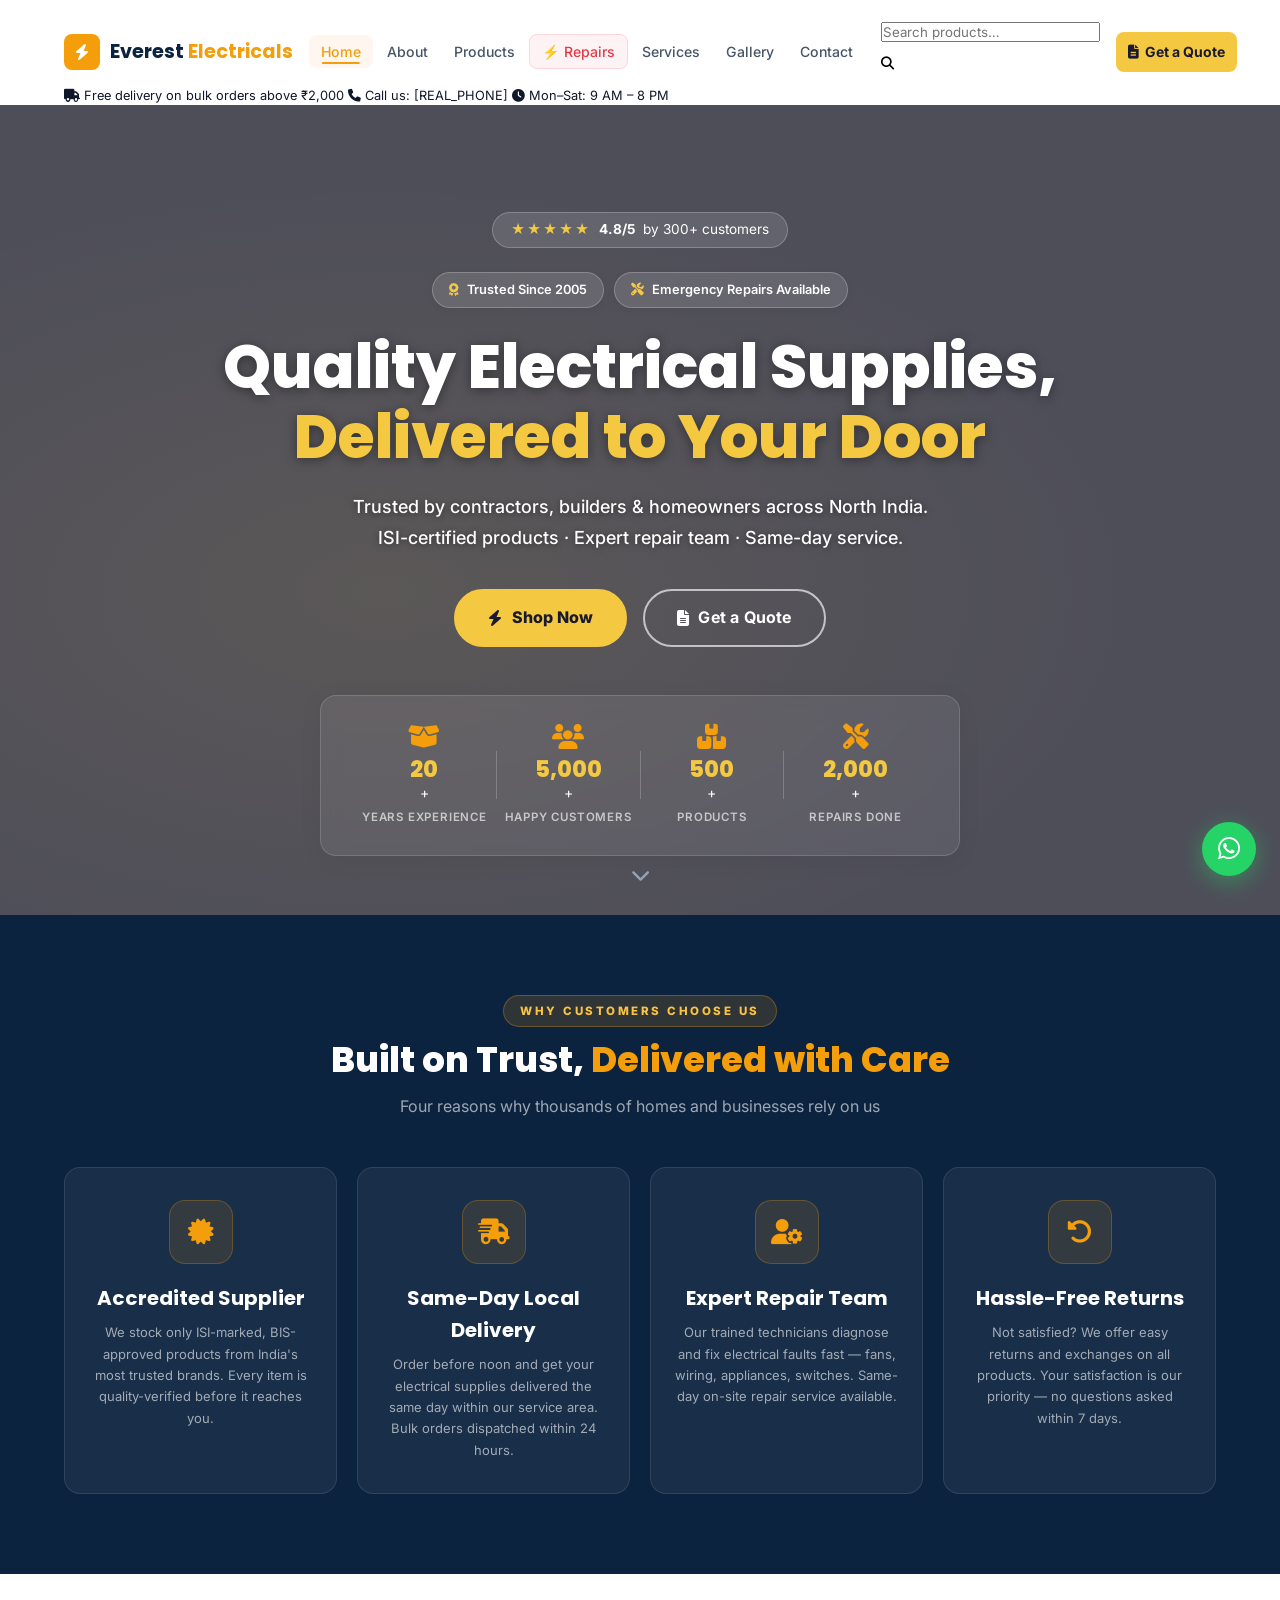
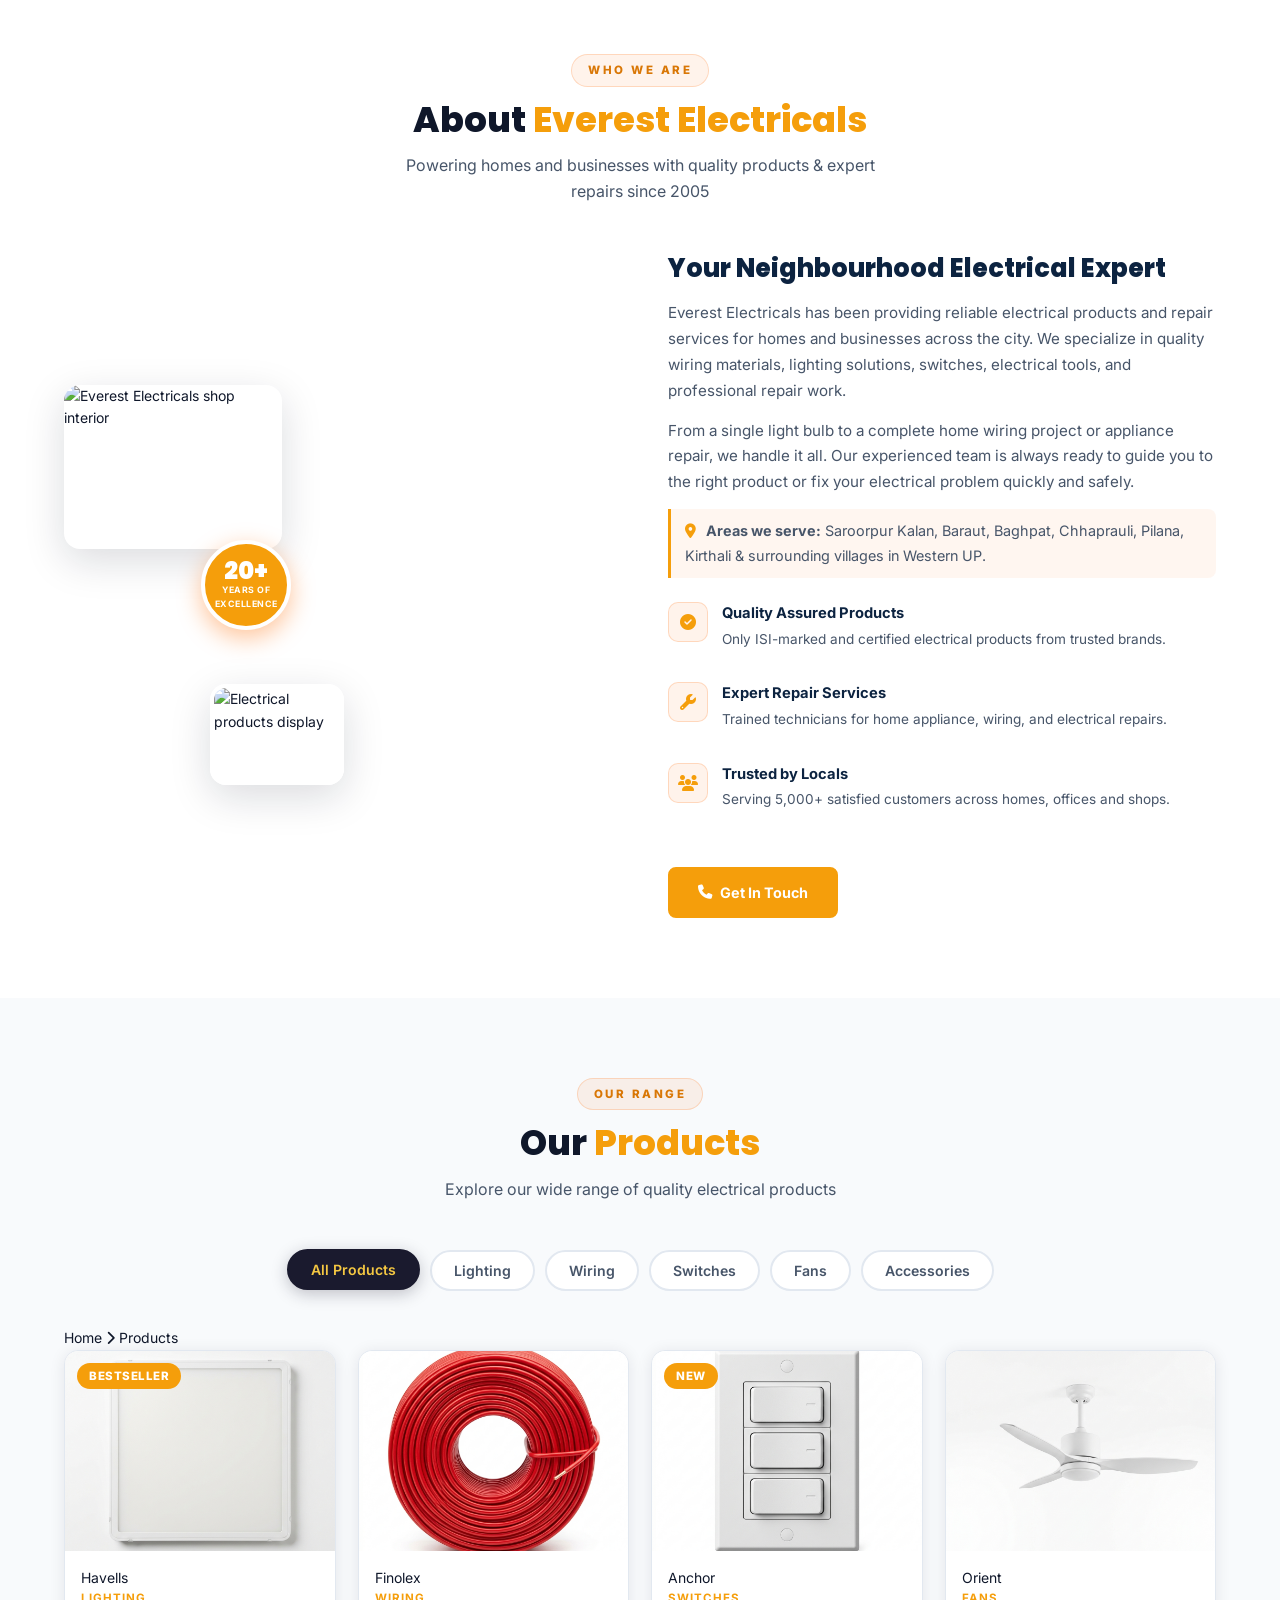
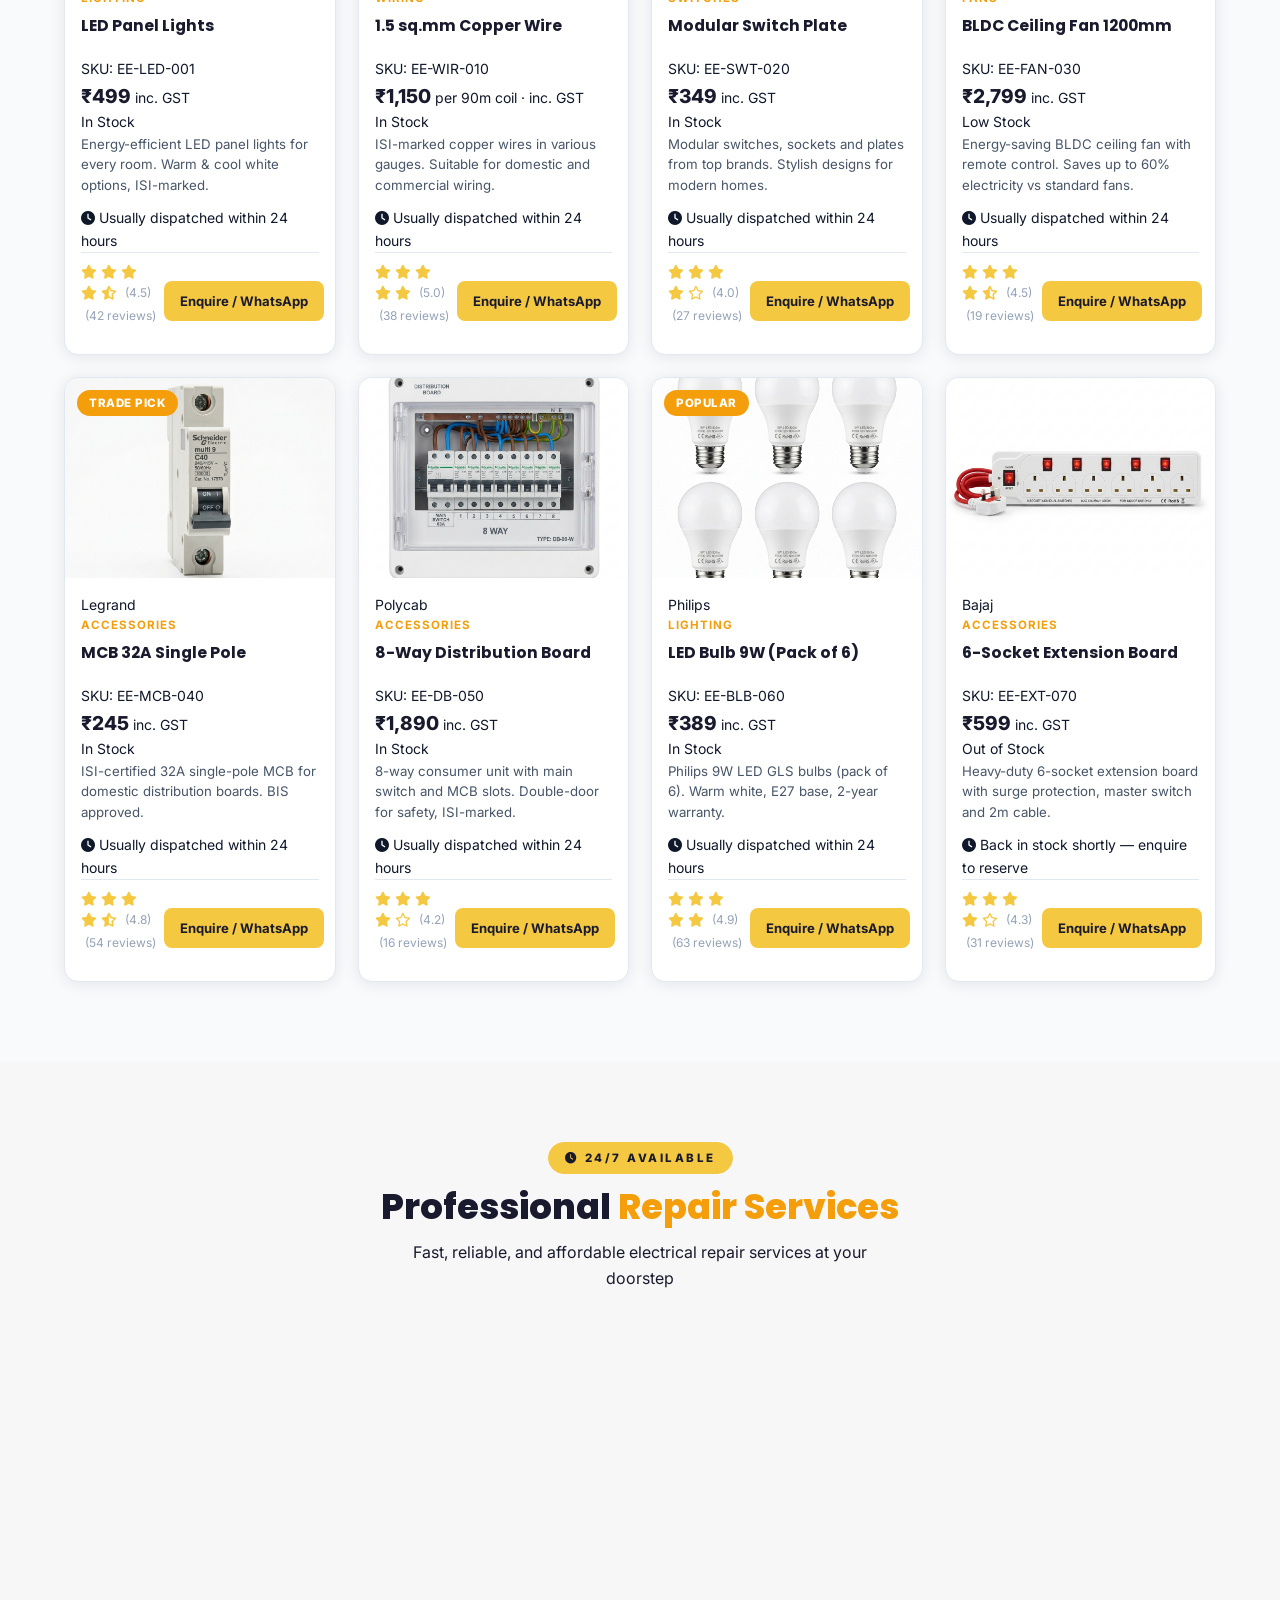
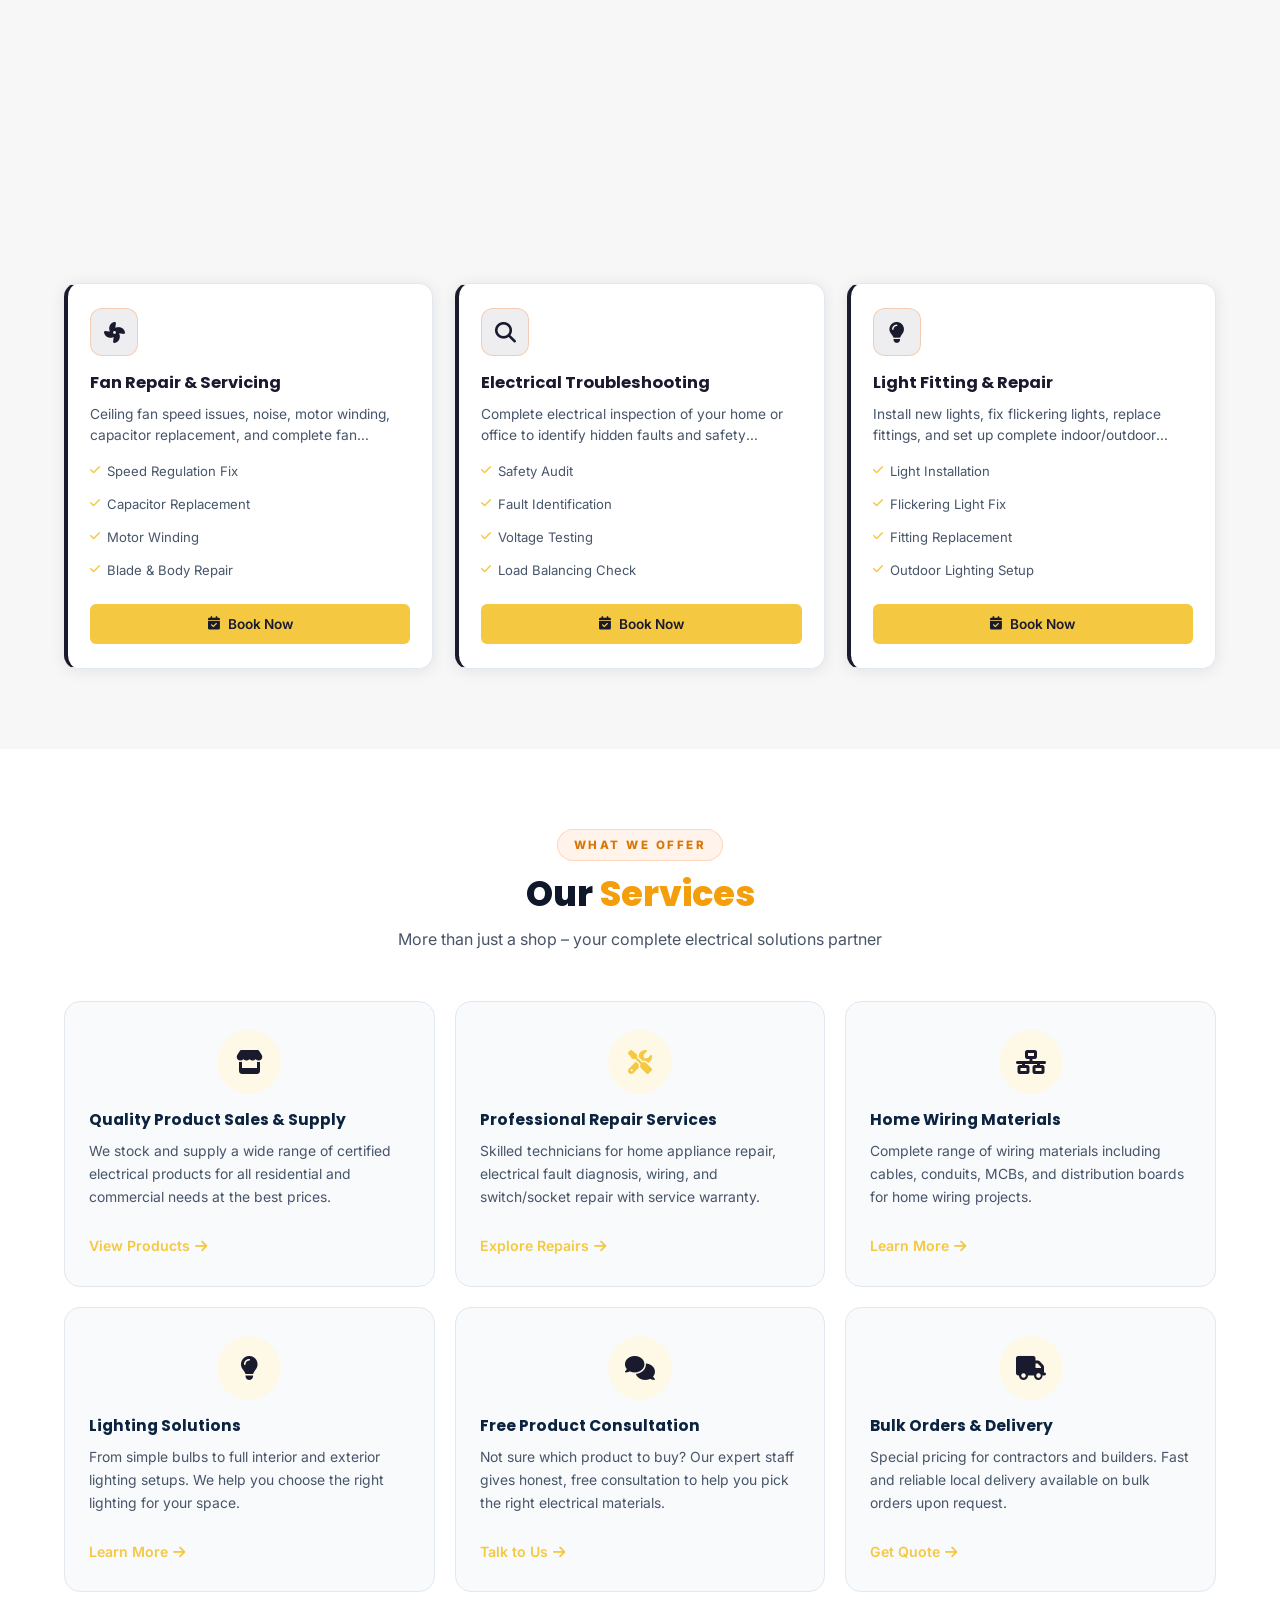
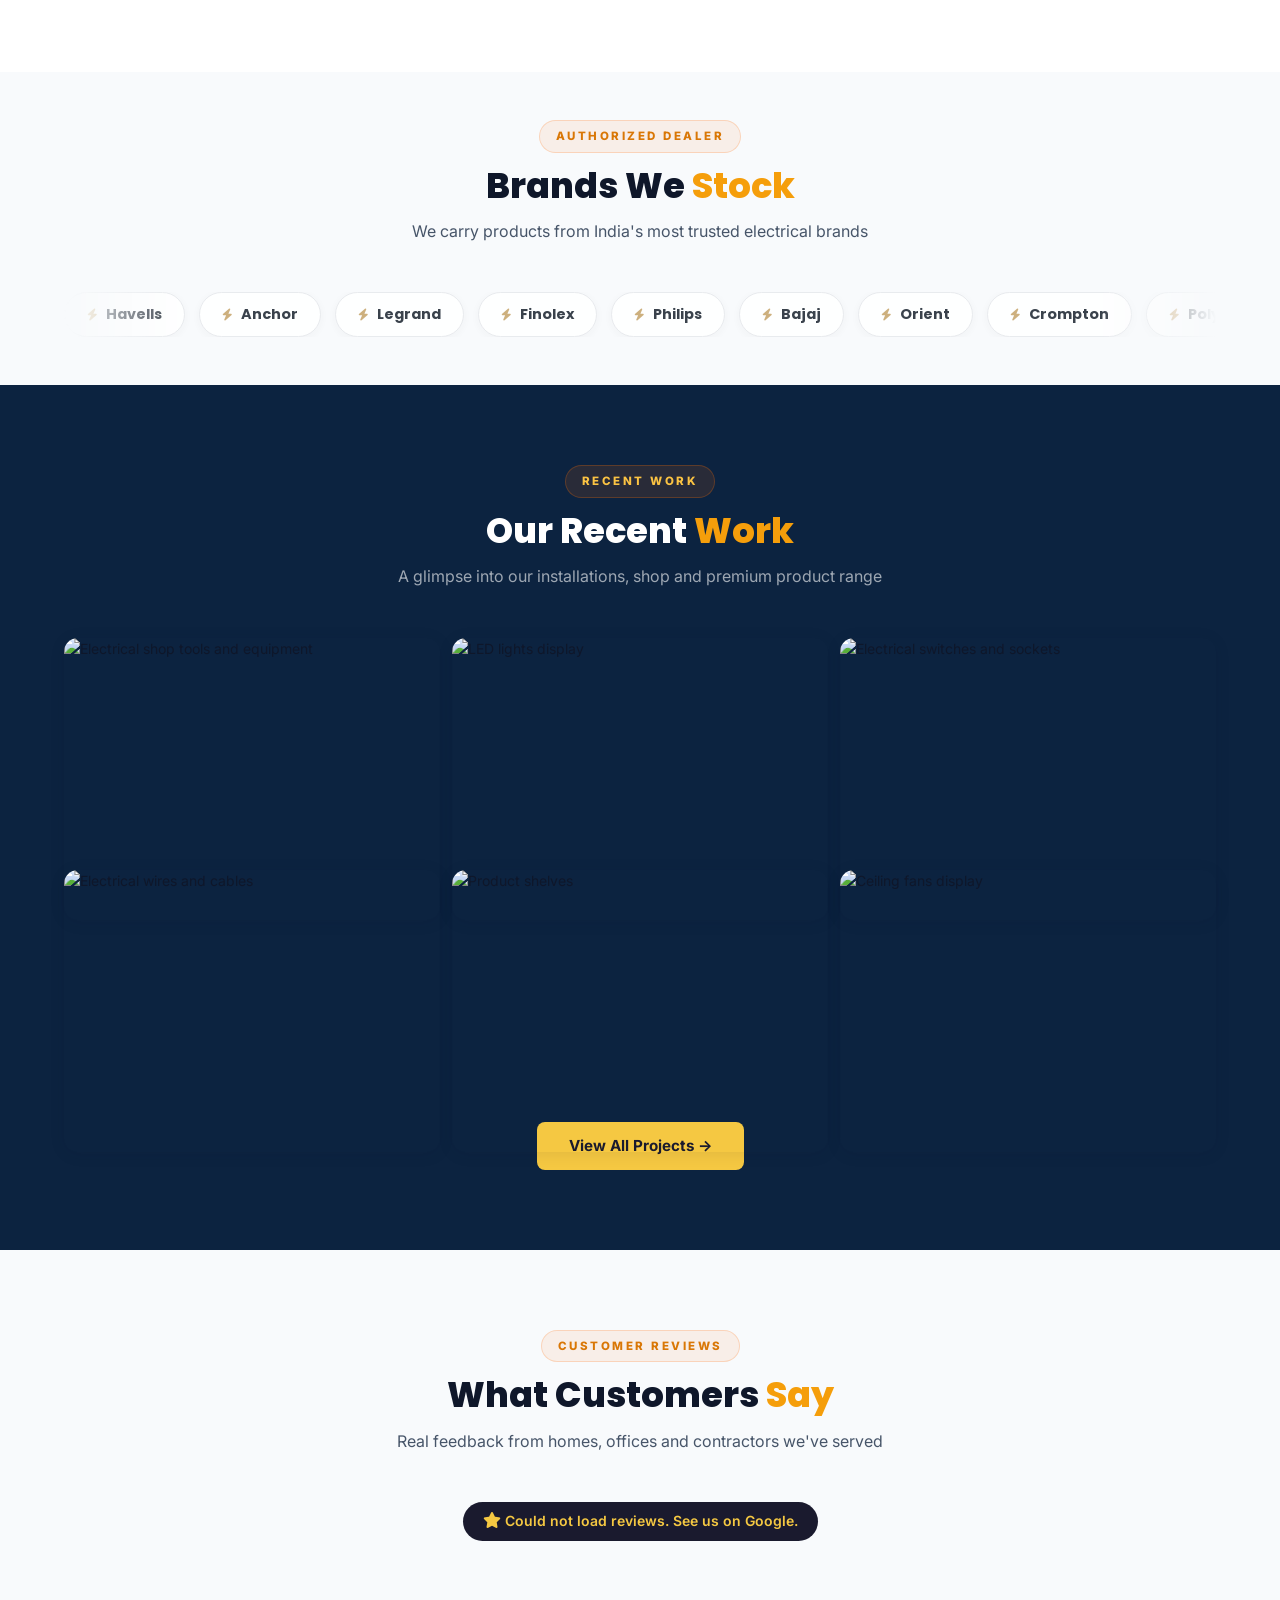
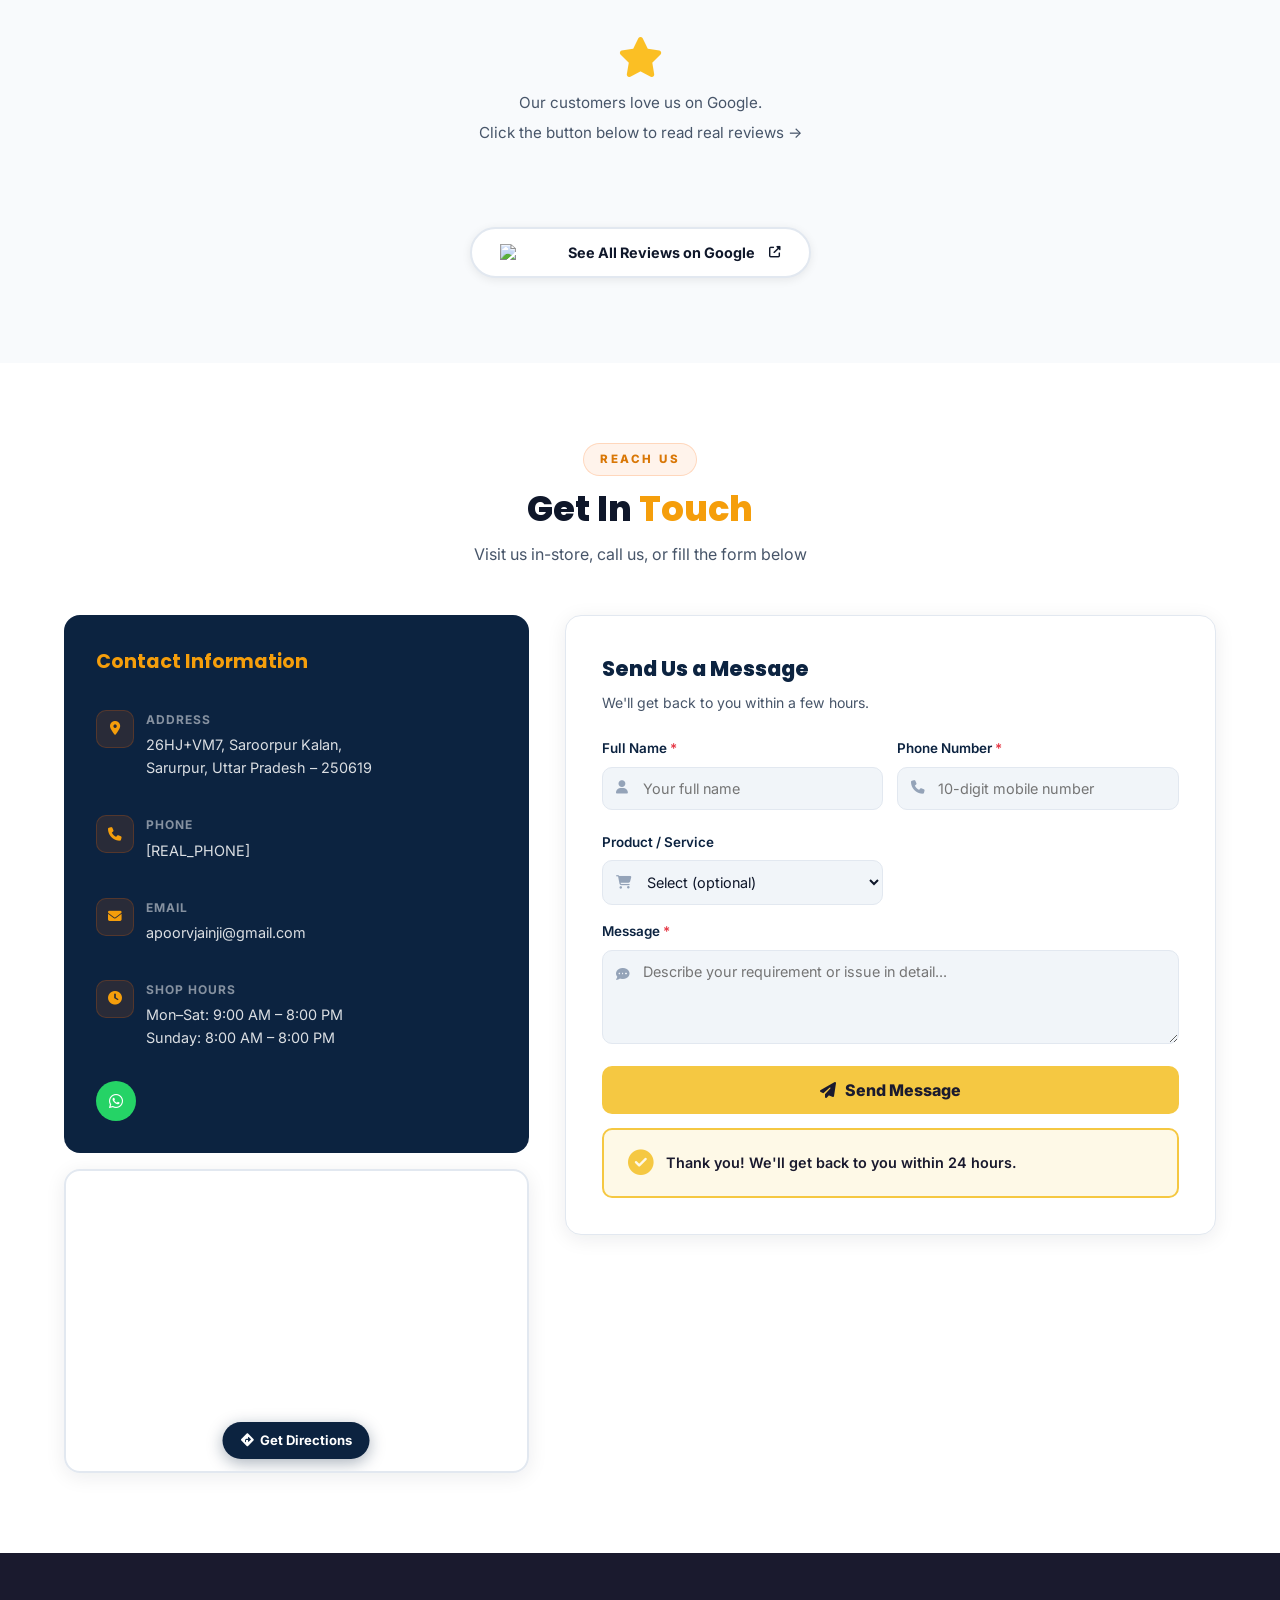
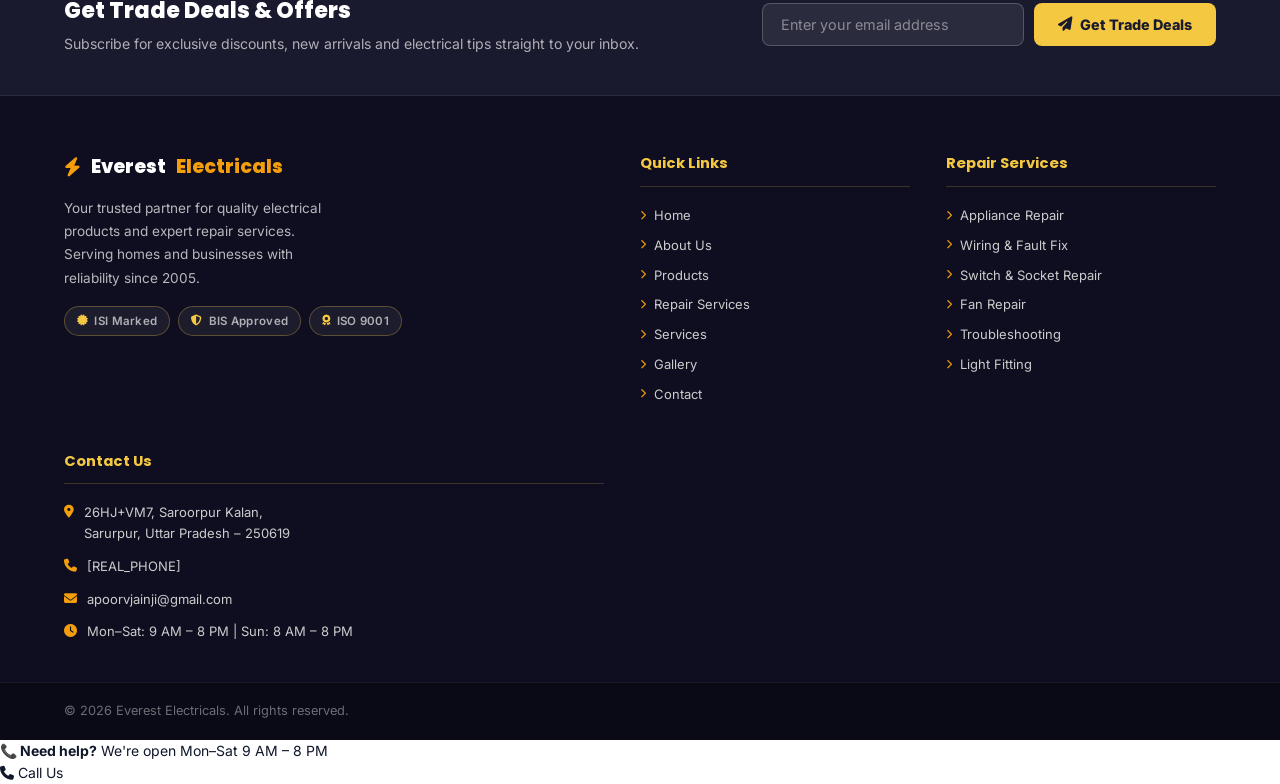
==== index.html @ de3b225f "Embeded Place and map API keys" ====
<!DOCTYPE html>
<html lang="en">
<head>
  <meta charset="UTF-8" />
  <meta name="viewport" content="width=device-width, initial-scale=1.0" />

  <!-- SEO Meta (FIX 7) -->
  <title>Everest Electricals | Quality Electrical Supplies &amp; Repair Services India</title>
  <meta name="description" content="Everest Electricals – Your trusted electrical shop in Saroorpur Kalan, UP since 2005. ISI-certified LED lights, wires, switches, fans, MCBs &amp; expert repair services. Serving Saroorpur, Baraut, Baghpat &amp; nearby areas." />
  <meta name="keywords" content="electrical shop Saroorpur, LED lights, wires, switches, fans, electrical accessories, Everest Electricals, home wiring, appliance repair, electrician Baghpat, ISI certified" />
  <meta name="author" content="Everest Electricals" />
  <meta name="robots" content="index, follow" />
  <link rel="canonical" href="https://everest-electricals.vercel.app/" />

  <!-- Open Graph (FIX 7) -->
  <meta property="og:title" content="Everest Electricals | Electrical Shop &amp; Repair Services" />
  <meta property="og:description" content="ISI-certified electrical products and expert repair services for homes &amp; businesses in Western UP. 20+ years of trusted service since 2005." />
  <meta property="og:type" content="website" />
  <meta property="og:url" content="https://everest-electricals.vercel.app/" />
  <meta property="og:image" content="https://images.unsplash.com/photo-1621905251189-08b45d6a269e?w=1200&amp;q=80" />
  <meta property="og:locale" content="en_IN" />

  <!-- Fonts: only the weights we actually use (P2 – performance) -->
  <link rel="preconnect" href="https://fonts.googleapis.com" />
  <link rel="preconnect" href="https://fonts.gstatic.com" crossorigin />
  <link href="https://fonts.googleapis.com/css2?family=Inter:wght@400;600;700&family=Poppins:wght@600;700&display=swap" rel="stylesheet" />

  <!-- FontAwesome loaded non-blocking (P3 – performance) -->
  <link rel="stylesheet" href="https://cdnjs.cloudflare.com/ajax/libs/font-awesome/6.5.0/css/all.min.css"
        media="print" onload="this.media='all'" />
  <noscript><link rel="stylesheet" href="https://cdnjs.cloudflare.com/ajax/libs/font-awesome/6.5.0/css/all.min.css" /></noscript>

  <link rel="stylesheet" href="css/style.css" />
</head>
<body>

  <!-- ========== PRELOADER ========== -->
  <div id="preloader">
    <div class="preloader-inner">
      <div class="bolt-icon"><i class="fas fa-bolt"></i></div>
      <p>Everest Electricals</p>
    </div>
  </div>

  <!-- ========== TOP BAR (FIX 3) ========== -->
  <div class="topbar" id="topbar">
    <div class="topbar-inner container">
      <!-- Hide truck & clock on mobile (M2) so only phone shows on tiny screens -->
      <span class="topbar-item topbar-hide-mobile">
        <i class="fas fa-truck"></i>
        Free delivery on bulk orders above ₹2,000
      </span>
      <span class="topbar-divider topbar-hide-mobile"></span>
      <span class="topbar-item">
        <i class="fas fa-phone"></i>
        Call us: <a href="tel:[REAL_PHONE]">[REAL_PHONE]</a>
      </span>
      <span class="topbar-divider topbar-hide-mobile"></span>
      <span class="topbar-item topbar-hide-mobile">
        <i class="fas fa-clock"></i>
        Mon–Sat: 9 AM – 8 PM
      </span>
    </div>
  </div>

  <!-- ========== NAVBAR ========== -->
  <header id="navbar">
    <nav class="nav-container container">
      <a href="#home" class="nav-logo" aria-label="Everest Electricals Home">
        <span class="logo-icon"><i class="fas fa-bolt"></i></span>
        <span class="logo-text">Everest <span class="accent">Electricals</span></span>
      </a>

      <ul class="nav-menu" id="navMenu" role="navigation" aria-label="Main navigation">
        <li><a href="#home"     class="nav-link active" id="nav-home">Home</a></li>
        <li><a href="#about"    class="nav-link" id="nav-about">About</a></li>
        <li><a href="#products" class="nav-link" id="nav-products">Products</a></li>
        <li><a href="#repairs"  class="nav-link nav-link--highlight" id="nav-repairs">⚡ Repairs</a></li>
        <li><a href="#services" class="nav-link" id="nav-services">Services</a></li>
        <li><a href="#gallery"  class="nav-link" id="nav-gallery">Gallery</a></li>
        <li><a href="#contact"  class="nav-link" id="nav-contact">Contact</a></li>
      </ul>

      <!-- Search bar (TODO: wire up search functionality) -->
      <div class="nav-search" id="navSearch">
        <input type="text" placeholder="Search products…" aria-label="Search products" id="navSearchInput" />
        <button class="nav-search-btn" aria-label="Search" id="navSearchBtn">
          <i class="fas fa-search"></i>
        </button>
      </div>

      <div class="nav-actions">
        <a href="quote.html" class="nav-quote-btn" id="navQuoteBtn">
          <i class="fas fa-file-alt"></i> Get a Quote
        </a>
        <a href="tel:[REAL_PHONE]" class="nav-call-btn" aria-label="Call us now">
          <i class="fas fa-phone"></i> Call Now
        </a>
        <button class="hamburger" id="hamburger" aria-label="Toggle menu" aria-expanded="false">
          <span></span><span></span><span></span>
        </button>
      </div>
    </nav>
  </header>


  <!-- ========== HERO SECTION (FIX 2) ========== -->
  <section id="home" class="hero-section">
    <div class="hero-bg-overlay"></div>
    <div class="hero-particles" id="heroParticles"></div>

    <div class="container hero-content">

      <!-- Star rating (FIX 5) -->
      <div class="hero-rating" id="heroRating">
        <span class="hero-rating-stars">★★★★★</span>
        <strong>4.8/5</strong>
        <span>by 300+ customers</span>
      </div>

      <!-- Badges -->
      <div class="hero-badges">
        <div class="hero-badge">
          <i class="fas fa-award"></i> Trusted Since 2005
        </div>
        <div class="hero-badge hero-badge--repair">
          <i class="fas fa-tools"></i> Emergency Repairs Available
        </div>
      </div>

      <!-- Main headline -->
      <h1 class="hero-title">
        Quality Electrical Supplies,<br class="hide-mobile">
        <span class="hero-accent">Delivered to Your Door</span>
      </h1>
      <p class="hero-tagline">
        Trusted by contractors, builders &amp; homeowners across North India.<br class="hide-mobile">
        ISI-certified products · Expert repair team · Same-day service.
      </p>

      <!-- CTAs (FIX 2) -->
      <div class="hero-buttons">
        <a href="#products" class="btn btn-primary" id="heroShopNow">
          <i class="fas fa-bolt"></i> Shop Now
        </a>
        <a href="quote.html" class="btn btn-outline" id="heroGetQuote">
          <i class="fas fa-file-alt"></i> Get a Quote
        </a>
      </div>

      <!-- Trust bar — 3 key stats (FIX 2) -->
      <div class="hero-trust-strip">
        <div class="hero-trust-item">
          <i class="fas fa-boxes"></i> <span>500+ Products</span>
        </div>
        <div class="hero-trust-item">
          <i class="fas fa-shipping-fast"></i> <span>Same-Day Service</span>
        </div>
        <div class="hero-trust-item">
          <i class="fas fa-headset"></i> <span>Expert Support</span>
        </div>
      </div>

      <!-- Animated stat counters (kept from original) -->
      <div class="hero-stats">
        <div class="stat-item">
          <span class="stat-icon"><i class="fas fa-box-open"></i></span>
          <span class="stat-number" data-target="20">20</span><span>+</span>
          <span class="stat-label">Years Experience</span>
        </div>
        <div class="stat-divider"></div>
        <div class="stat-item">
          <span class="stat-icon"><i class="fas fa-users"></i></span>
          <span class="stat-number" data-target="5000">5,000</span><span>+</span>
          <span class="stat-label">Happy Customers</span>
        </div>
        <div class="stat-divider"></div>
        <div class="stat-item">
          <span class="stat-icon"><i class="fas fa-boxes"></i></span>
          <span class="stat-number" data-target="500">500</span><span>+</span>
          <span class="stat-label">Products</span>
        </div>
        <div class="stat-divider"></div>
        <div class="stat-item">
          <span class="stat-icon"><i class="fas fa-tools"></i></span>
          <span class="stat-number" data-target="2000">2,000</span><span>+</span>
          <span class="stat-label">Repairs Done</span>
        </div>
      </div>
    </div>

    <a href="#why" class="hero-scroll-down" aria-label="Scroll down">
      <i class="fas fa-chevron-down"></i>
    </a>
  </section>

  <!-- ========== WHY CHOOSE US (FIX 5) ========== -->
  <section id="why" class="why-section">
    <div class="container">
      <div class="section-header">
        <span class="section-tag">Why Customers Choose Us</span>
        <h2 class="section-title">Built on Trust, <span style="color:var(--accent)">Delivered with Care</span></h2>
        <p class="section-subtitle">Four reasons why thousands of homes and businesses rely on us</p>
      </div>
      <div class="why-grid">

        <div class="why-card" id="whyAccredited">
          <div class="why-card-icon">
            <i class="fas fa-certificate"></i>
          </div>
          <h3>Accredited Supplier</h3>
          <p>We stock only ISI-marked, BIS-approved products from India's most trusted brands. Every item is quality-verified before it reaches you.</p>
        </div>

        <div class="why-card" id="whySameDay">
          <div class="why-card-icon">
            <i class="fas fa-shipping-fast"></i>
          </div>
          <h3>Same-Day Local Delivery</h3>
          <p>Order before noon and get your electrical supplies delivered the same day within our service area. Bulk orders dispatched within 24 hours.</p>
        </div>

        <div class="why-card" id="whyExpert">
          <div class="why-card-icon">
            <i class="fas fa-user-cog"></i>
          </div>
          <h3>Expert Repair Team</h3>
          <p>Our trained technicians diagnose and fix electrical faults fast — fans, wiring, appliances, switches. Same-day on-site repair service available.</p>
        </div>

        <div class="why-card" id="whyReturns">
          <div class="why-card-icon">
            <i class="fas fa-undo-alt"></i>
          </div>
          <h3>Hassle-Free Returns</h3>
          <p>Not satisfied? We offer easy returns and exchanges on all products. Your satisfaction is our priority — no questions asked within 7 days.</p>
        </div>

      </div>
    </div>
  </section>

  <!-- ========== ABOUT SECTION ========== -->
  <section id="about" class="about-section section-padding">
    <div class="container">
      <div class="section-header">
        <span class="section-tag">Who We Are</span>
        <h2 class="section-title">About <span class="accent">Everest Electricals</span></h2>
        <p class="section-subtitle">Powering homes and businesses with quality products &amp; expert repairs since 2005</p>
      </div>

      <div class="about-grid">
        <div class="about-image-col">
          <div class="about-img-wrapper">
            <div class="about-img-card main-img">
              <img
                src="https://images.unsplash.com/photo-1621905251189-08b45d6a269e?w=700&q=80"
                alt="Everest Electricals shop interior"
                loading="lazy"
              />
            </div>
            <div class="about-exp-badge">
              <span class="exp-num">20+</span>
              <span class="exp-text">Years of<br>Excellence</span>
            </div>
            <div class="about-img-card side-img">
              <img
                src="https://images.unsplash.com/photo-1558618666-fcd25c85cd64?w=400&q=80"
                alt="Electrical products display"
                loading="lazy"
              />
            </div>
          </div>
        </div>

        <div class="about-content-col">
          <h3 class="about-heading">Your Neighbourhood Electrical Expert</h3>
          <p class="about-text">
            Everest Electricals has been providing reliable electrical products and repair services
            for homes and businesses across the city. We specialize in quality wiring materials,
            lighting solutions, switches, electrical tools, and professional repair work.
          </p>
          <p class="about-text">
            From a single light bulb to a complete home wiring project or appliance repair,
            we handle it all. Our experienced team is always ready to guide you to the right
            product or fix your electrical problem quickly and safely.
          </p>
          <p class="about-text about-service-areas">
            <i class="fas fa-map-marker-alt" style="color:var(--accent);margin-right:6px;"></i>
            <strong>Areas we serve:</strong> Saroorpur Kalan, Baraut, Baghpat, Chhaprauli, Pilana, Kirthali &amp; surrounding villages in Western UP.
          </p>

          <div class="about-features">
            <div class="feature-item">
              <div class="feature-icon"><i class="fas fa-check-circle"></i></div>
              <div>
                <h4>Quality Assured Products</h4>
                <p>Only ISI-marked and certified electrical products from trusted brands.</p>
              </div>
            </div>
            <div class="feature-item">
              <div class="feature-icon"><i class="fas fa-wrench"></i></div>
              <div>
                <h4>Expert Repair Services</h4>
                <p>Trained technicians for home appliance, wiring, and electrical repairs.</p>
              </div>
            </div>
            <div class="feature-item">
              <div class="feature-icon"><i class="fas fa-users"></i></div>
              <div>
                <h4>Trusted by Locals</h4>
                <p>Serving 5,000+ satisfied customers across homes, offices and shops.</p>
              </div>
            </div>
          </div>

          <a href="#contact" class="btn btn-primary" id="aboutContactBtn">
            <i class="fas fa-phone"></i> Get In Touch
          </a>
        </div>
      </div>
    </div>
  </section>



  <!-- ========== PRODUCTS SECTION ========== -->
  <section id="products" class="products-section section-padding">
    <div class="container">
      <div class="section-header">
        <span class="section-tag">Our Range</span>
        <h2 class="section-title">Our <span class="accent">Products</span></h2>
        <p class="section-subtitle">Explore our wide range of quality electrical products</p>
      </div>

      <!-- Filter Tabs -->
      <div class="product-filters" role="tablist" aria-label="Product categories">
        <button class="filter-btn active" data-filter="all"        role="tab" aria-selected="true"  id="filterAll">All Products</button>
        <button class="filter-btn"         data-filter="lighting"  role="tab" aria-selected="false" id="filterLighting">Lighting</button>
        <button class="filter-btn"         data-filter="wiring"    role="tab" aria-selected="false" id="filterWiring">Wiring</button>
        <button class="filter-btn"         data-filter="switches"  role="tab" aria-selected="false" id="filterSwitches">Switches</button>
        <button class="filter-btn"         data-filter="fans"      role="tab" aria-selected="false" id="filterFans">Fans</button>
        <button class="filter-btn"         data-filter="accessories" role="tab" aria-selected="false" id="filterAccessories">Accessories</button>
      </div><!-- /product-filters -->

      <!-- Breadcrumb (FIX 3) -->
      <nav class="breadcrumb" aria-label="Breadcrumb">
        <a href="#home">Home</a>
        <i class="fas fa-chevron-right"></i>
        <span>Products</span>
      </nav>

      <div class="products-grid" id="productsGrid">

        <!-- CARD 1: LED Lights -->
        <div class="product-card" data-category="lighting" data-sku="EE-LED-001" id="productLED">
          <div class="product-img-wrap">
            <img src="images/led_panel_light.png" alt="Havells LED Lights" loading="lazy" width="500" height="340" />
            <div class="product-badge">Bestseller</div>
          </div>
          <div class="product-body">
            <span class="product-brand">Havells</span>
            <span class="product-category">Lighting</span>
            <h3 class="product-name">LED Panel Lights</h3>
            <span class="product-sku">SKU: EE-LED-001</span>
            <div class="product-price-row">
              <span class="product-price">₹499</span>
              <span class="product-price-vat">inc. GST</span>
            </div>
            <span class="stock-badge stock-in">In Stock</span>
            <p class="product-desc">Energy-efficient LED panel lights for every room. Warm &amp; cool white options, ISI-marked.</p>
            <div class="product-urgency"><i class="fas fa-clock"></i> Usually dispatched within 24 hours</div>
            <div class="product-footer">
              <div class="product-rating">
                <i class="fas fa-star"></i><i class="fas fa-star"></i><i class="fas fa-star"></i>
                <i class="fas fa-star"></i><i class="fas fa-star-half-alt"></i><span>(4.5)</span>
                <span class="review-count">(42 reviews)</span>
              </div>
              <button class="btn-enquire" onclick="openEnquiry('LED Panel Lights')" id="enquireLED">Enquire / WhatsApp</button>
            </div>
          </div>
        </div>

        <!-- CARD 2: Electrical Wires -->
        <div class="product-card" data-category="wiring" data-sku="EE-WIR-010" id="productWires">
          <div class="product-img-wrap">
            <img src="images/copper_wire_coil.png" alt="Finolex Electrical Wires — 1.5 sq.mm copper cable coil" loading="lazy" width="500" height="200" />
          </div>
          <div class="product-body">
            <span class="product-brand">Finolex</span>
            <span class="product-category">Wiring</span>
            <h3 class="product-name">1.5 sq.mm Copper Wire</h3>
            <span class="product-sku">SKU: EE-WIR-010</span>
            <div class="product-price-row">
              <span class="product-price">₹1,150</span>
              <span class="product-price-vat">per 90m coil · inc. GST</span>
            </div>
            <span class="stock-badge stock-in">In Stock</span>
            <p class="product-desc">ISI-marked copper wires in various gauges. Suitable for domestic and commercial wiring.</p>
            <div class="product-urgency"><i class="fas fa-clock"></i> Usually dispatched within 24 hours</div>
            <div class="product-footer">
              <div class="product-rating">
                <i class="fas fa-star"></i><i class="fas fa-star"></i><i class="fas fa-star"></i>
                <i class="fas fa-star"></i><i class="fas fa-star"></i><span>(5.0)</span>
                <span class="review-count">(38 reviews)</span>
              </div>
              <button class="btn-enquire" onclick="openEnquiry('1.5 sq.mm Copper Wire')" id="enquireWires">Enquire / WhatsApp</button>
            </div>
          </div>
        </div>

        <!-- CARD 3: Switches & Sockets -->
        <div class="product-card" data-category="switches" data-sku="EE-SWT-020" id="productSwitches">
          <div class="product-img-wrap">
            <img src="images/modular_switch_plate.png" alt="Anchor Switches &amp; Sockets" loading="lazy" width="500" height="340" />
            <div class="product-badge">New</div>
          </div>
          <div class="product-body">
            <span class="product-brand">Anchor</span>
            <span class="product-category">Switches</span>
            <h3 class="product-name">Modular Switch Plate</h3>
            <span class="product-sku">SKU: EE-SWT-020</span>
            <div class="product-price-row">
              <span class="product-price">₹349</span>
              <span class="product-price-vat">inc. GST</span>
            </div>
            <span class="stock-badge stock-in">In Stock</span>
            <p class="product-desc">Modular switches, sockets and plates from top brands. Stylish designs for modern homes.</p>
            <div class="product-urgency"><i class="fas fa-clock"></i> Usually dispatched within 24 hours</div>
            <div class="product-footer">
              <div class="product-rating">
                <i class="fas fa-star"></i><i class="fas fa-star"></i><i class="fas fa-star"></i>
                <i class="fas fa-star"></i><i class="far fa-star"></i><span>(4.0)</span>
                <span class="review-count">(27 reviews)</span>
              </div>
              <button class="btn-enquire" onclick="openEnquiry('Modular Switch Plate')" id="enquireSwitches">Enquire / WhatsApp</button>
            </div>
          </div>
        </div>

        <!-- CARD 4: Ceiling Fans -->
        <div class="product-card" data-category="fans" data-sku="EE-FAN-030" id="productFans">
          <div class="product-img-wrap">
            <img src="images/ceiling_fan.png" alt="Orient BLDC Ceiling Fan 1200mm" loading="lazy" width="500" height="200" />
          </div>
          <div class="product-body">
            <span class="product-brand">Orient</span>
            <span class="product-category">Fans</span>
            <h3 class="product-name">BLDC Ceiling Fan 1200mm</h3>
            <span class="product-sku">SKU: EE-FAN-030</span>
            <div class="product-price-row">
              <span class="product-price">₹2,799</span>
              <span class="product-price-vat">inc. GST</span>
            </div>
            <span class="stock-badge stock-low">Low Stock</span>
            <p class="product-desc">Energy-saving BLDC ceiling fan with remote control. Saves up to 60% electricity vs standard fans.</p>
            <div class="product-urgency"><i class="fas fa-clock"></i> Usually dispatched within 24 hours</div>
            <div class="product-footer">
              <div class="product-rating">
                <i class="fas fa-star"></i><i class="fas fa-star"></i><i class="fas fa-star"></i>
                <i class="fas fa-star"></i><i class="fas fa-star-half-alt"></i><span>(4.5)</span>
                <span class="review-count">(19 reviews)</span>
              </div>
              <button class="btn-enquire" onclick="openEnquiry('BLDC Ceiling Fan 1200mm')" id="enquireFans">Enquire / WhatsApp</button>
            </div>
          </div>
        </div>

        <!-- CARD 5: MCB (seeded – FIX 4) -->
        <div class="product-card" data-category="accessories" data-sku="EE-MCB-040" id="productMCB">
          <div class="product-img-wrap">
            <img src="images/mcb_breaker.png" alt="Legrand MCB 32A Single Pole circuit breaker" loading="lazy" width="500" height="200" />
            <div class="product-badge">Trade Pick</div>
          </div>
          <div class="product-body">
            <span class="product-brand">Legrand</span>
            <span class="product-category">Accessories</span>
            <h3 class="product-name">MCB 32A Single Pole</h3>
            <span class="product-sku">SKU: EE-MCB-040</span>
            <div class="product-price-row">
              <span class="product-price">₹245</span>
              <span class="product-price-vat">inc. GST</span>
            </div>
            <span class="stock-badge stock-in">In Stock</span>
            <p class="product-desc">ISI-certified 32A single-pole MCB for domestic distribution boards. BIS approved.</p>
            <div class="product-urgency"><i class="fas fa-clock"></i> Usually dispatched within 24 hours</div>
            <div class="product-footer">
              <div class="product-rating">
                <i class="fas fa-star"></i><i class="fas fa-star"></i><i class="fas fa-star"></i>
                <i class="fas fa-star"></i><i class="fas fa-star-half-alt"></i><span>(4.8)</span>
                <span class="review-count">(54 reviews)</span>
              </div>
              <button class="btn-enquire" onclick="openEnquiry('MCB 32A Single Pole')" id="enquireMCB">Enquire / WhatsApp</button>
            </div>
          </div>
        </div>

        <!-- CARD 6: Distribution Board (seeded – FIX 4) -->
        <div class="product-card" data-category="accessories" data-sku="EE-DB-050" id="productDB">
          <div class="product-img-wrap">
            <img src="images/distribution_board.png" alt="Polycab 8-Way Distribution Board electrical panel" loading="lazy" width="500" height="200" />
          </div>
          <div class="product-body">
            <span class="product-brand">Polycab</span>
            <span class="product-category">Accessories</span>
            <h3 class="product-name">8-Way Distribution Board</h3>
            <span class="product-sku">SKU: EE-DB-050</span>
            <div class="product-price-row">
              <span class="product-price">₹1,890</span>
              <span class="product-price-vat">inc. GST</span>
            </div>
            <span class="stock-badge stock-in">In Stock</span>
            <p class="product-desc">8-way consumer unit with main switch and MCB slots. Double-door for safety, ISI-marked.</p>
            <div class="product-urgency"><i class="fas fa-clock"></i> Usually dispatched within 24 hours</div>
            <div class="product-footer">
              <div class="product-rating">
                <i class="fas fa-star"></i><i class="fas fa-star"></i><i class="fas fa-star"></i>
                <i class="fas fa-star"></i><i class="far fa-star"></i><span>(4.2)</span>
                <span class="review-count">(16 reviews)</span>
              </div>
              <button class="btn-enquire" onclick="openEnquiry('8-Way Distribution Board')" id="enquireDB">Enquire / WhatsApp</button>
            </div>
          </div>
        </div>

        <!-- CARD 7: Bulbs & Lighting -->
        <div class="product-card" data-category="lighting" data-sku="EE-BLB-060" id="productBulbs">
          <div class="product-img-wrap">
            <img src="images/led_bulb_pack.png" alt="Philips LED Bulbs" loading="lazy" width="500" height="340" />
            <div class="product-badge">Popular</div>
          </div>
          <div class="product-body">
            <span class="product-brand">Philips</span>
            <span class="product-category">Lighting</span>
            <h3 class="product-name">LED Bulb 9W (Pack of 6)</h3>
            <span class="product-sku">SKU: EE-BLB-060</span>
            <div class="product-price-row">
              <span class="product-price">₹389</span>
              <span class="product-price-vat">inc. GST</span>
            </div>
            <span class="stock-badge stock-in">In Stock</span>
            <p class="product-desc">Philips 9W LED GLS bulbs (pack of 6). Warm white, E27 base, 2-year warranty.</p>
            <div class="product-urgency"><i class="fas fa-clock"></i> Usually dispatched within 24 hours</div>
            <div class="product-footer">
              <div class="product-rating">
                <i class="fas fa-star"></i><i class="fas fa-star"></i><i class="fas fa-star"></i>
                <i class="fas fa-star"></i><i class="fas fa-star"></i><span>(4.9)</span>
                <span class="review-count">(63 reviews)</span>
              </div>
              <button class="btn-enquire" onclick="openEnquiry('LED Bulb 9W Pack of 6')" id="enquireBulbs">Enquire / WhatsApp</button>
            </div>
          </div>
        </div>

        <!-- CARD 8: Extension Board -->
        <div class="product-card" data-category="accessories" data-sku="EE-EXT-070" id="productExtBoards">
          <div class="product-img-wrap">
            <img src="images/extension_board.png" alt="Bajaj 6-Socket Extension Board with surge protection" loading="lazy" width="500" height="200" />
          </div>
          <div class="product-body">
            <span class="product-brand">Bajaj</span>
            <span class="product-category">Accessories</span>
            <h3 class="product-name">6-Socket Extension Board</h3>
            <span class="product-sku">SKU: EE-EXT-070</span>
            <div class="product-price-row">
              <span class="product-price">₹599</span>
              <span class="product-price-vat">inc. GST</span>
            </div>
            <span class="stock-badge stock-out">Out of Stock</span>
            <p class="product-desc">Heavy-duty 6-socket extension board with surge protection, master switch and 2m cable.</p>
            <div class="product-urgency"><i class="fas fa-clock"></i> Back in stock shortly — enquire to reserve</div>
            <div class="product-footer">
              <div class="product-rating">
                <i class="fas fa-star"></i><i class="fas fa-star"></i><i class="fas fa-star"></i>
                <i class="fas fa-star"></i><i class="far fa-star"></i><span>(4.3)</span>
                <span class="review-count">(31 reviews)</span>
              </div>
              <button class="btn-enquire" onclick="openEnquiry('6-Socket Extension Board')" id="enquireExtBoards">Enquire / WhatsApp</button>
            </div>
          </div>
        </div>

      </div><!-- /products-grid -->
    </div>
  </section>



  <!-- ========== REPAIR SERVICES SECTION ========== -->
  <section id="repairs" class="repair-section section-padding">
    <div class="repair-bg-pattern"></div>
    <div class="container">
      <div class="section-header">
        <span class="section-tag section-tag--repair"><i class="fas fa-clock"></i> 24/7 Available</span>
        <h2 class="section-title repair-title">Professional <span class="accent">Repair Services</span></h2>
        <p class="section-subtitle repair-subtitle">Fast, reliable, and affordable electrical repair services at your doorstep</p>
      </div>

      <!-- Repair CTA Banner -->
      <div class="repair-cta-banner" id="repairCtaBanner">
        <div class="repair-cta-icon"><i class="fas fa-bolt"></i></div>
        <div class="repair-cta-text">
          <h3>Need Emergency Electrical Repair?</h3>
          <p>Call us immediately for same-day service. Our technicians are ready to help.</p>
        </div>
        <a href="tel:[REAL_PHONE]" class="btn btn-repair-cta" id="repairCallBtn">
          <i class="fas fa-phone"></i> Call Now
        </a>
      </div>

      <!-- Repair Cards Grid -->
      <div class="repair-grid">

        <div class="repair-card" id="repairAppliance">
          <div class="repair-card-icon"><i class="fas fa-blender"></i></div>
          <h3>Home Appliance Repair</h3>
          <p>Repair of fans, coolers, geysers, and small household electrical appliances. Quick diagnosis and fix.</p>
          <ul class="repair-list">
            <li><i class="fas fa-check"></i> Ceiling &amp; Table Fans</li>
            <li><i class="fas fa-check"></i> Water Heaters / Geysers</li>
            <li><i class="fas fa-check"></i> Room Coolers</li>
            <li><i class="fas fa-check"></i> Small Appliances</li>
          </ul>
          <button class="btn-repair-enquire" onclick="openRepairEnquiry('Home Appliance Repair')" id="enquireAppliance">
            <i class="fas fa-calendar-check"></i> Book Now
          </button>
        </div>

        <div class="repair-card repair-card--featured" id="repairWiring">
          <div class="repair-card-badge">Most Requested</div>
          <div class="repair-card-icon"><i class="fas fa-network-wired"></i></div>
          <h3>Wiring &amp; Fault Repair</h3>
          <p>Expert diagnosis and repair of faulty wiring, short circuits, earthing issues, and power faults.</p>
          <ul class="repair-list">
            <li><i class="fas fa-check"></i> Short Circuit Repair</li>
            <li><i class="fas fa-check"></i> Earthing Solutions</li>
            <li><i class="fas fa-check"></i> MCB / Fuse Replacement</li>
            <li><i class="fas fa-check"></i> Cable Rewiring</li>
          </ul>
          <button class="btn-repair-enquire" onclick="openRepairEnquiry('Wiring &amp; Fault Repair')" id="enquireWiringRepair">
            <i class="fas fa-calendar-check"></i> Book Now
          </button>
        </div>

        <div class="repair-card" id="repairSwitch">
          <div class="repair-card-icon"><i class="fas fa-toggle-on"></i></div>
          <h3>Switch &amp; Socket Repair</h3>
          <p>Replace and repair faulty switches, sockets, junction boxes, and modular wiring accessories.</p>
          <ul class="repair-list">
            <li><i class="fas fa-check"></i> Switch Replacement</li>
            <li><i class="fas fa-check"></i> Socket Repair / Install</li>
            <li><i class="fas fa-check"></i> Junction Box Fixing</li>
            <li><i class="fas fa-check"></i> Modular Panel Work</li>
          </ul>
          <button class="btn-repair-enquire" onclick="openRepairEnquiry('Switch &amp; Socket Repair')" id="enquireSwitchRepair">
            <i class="fas fa-calendar-check"></i> Book Now
          </button>
        </div>

        <div class="repair-card" id="repairFan">
          <div class="repair-card-icon"><i class="fas fa-fan"></i></div>
          <h3>Fan Repair &amp; Servicing</h3>
          <p>Ceiling fan speed issues, noise, motor winding, capacitor replacement, and complete fan overhaul.</p>
          <ul class="repair-list">
            <li><i class="fas fa-check"></i> Speed Regulation Fix</li>
            <li><i class="fas fa-check"></i> Capacitor Replacement</li>
            <li><i class="fas fa-check"></i> Motor Winding</li>
            <li><i class="fas fa-check"></i> Blade &amp; Body Repair</li>
          </ul>
          <button class="btn-repair-enquire" onclick="openRepairEnquiry('Fan Repair &amp; Servicing')" id="enquireFanRepair">
            <i class="fas fa-calendar-check"></i> Book Now
          </button>
        </div>

        <div class="repair-card" id="repairTroubleshoot">
          <div class="repair-card-icon"><i class="fas fa-search"></i></div>
          <h3>Electrical Troubleshooting</h3>
          <p>Complete electrical inspection of your home or office to identify hidden faults and safety hazards.</p>
          <ul class="repair-list">
            <li><i class="fas fa-check"></i> Safety Audit</li>
            <li><i class="fas fa-check"></i> Fault Identification</li>
            <li><i class="fas fa-check"></i> Voltage Testing</li>
            <li><i class="fas fa-check"></i> Load Balancing Check</li>
          </ul>
          <button class="btn-repair-enquire" onclick="openRepairEnquiry('Electrical Troubleshooting')" id="enquireTroubleshoot">
            <i class="fas fa-calendar-check"></i> Book Now
          </button>
        </div>

        <div class="repair-card" id="repairLighting">
          <div class="repair-card-icon"><i class="fas fa-lightbulb"></i></div>
          <h3>Light Fitting &amp; Repair</h3>
          <p>Install new lights, fix flickering lights, replace fittings, and set up complete indoor/outdoor lighting.</p>
          <ul class="repair-list">
            <li><i class="fas fa-check"></i> Light Installation</li>
            <li><i class="fas fa-check"></i> Flickering Light Fix</li>
            <li><i class="fas fa-check"></i> Fitting Replacement</li>
            <li><i class="fas fa-check"></i> Outdoor Lighting Setup</li>
          </ul>
          <button class="btn-repair-enquire" onclick="openRepairEnquiry('Light Fitting &amp; Repair')" id="enquireLightRepair">
            <i class="fas fa-calendar-check"></i> Book Now
          </button>
        </div>

      </div><!-- /repair-grid -->
    </div>
  </section>

  <!-- ========== SERVICES SECTION ========== -->
  <section id="services" class="services-section section-padding">
    <div class="container">
      <div class="section-header">
        <span class="section-tag">What We Offer</span>
        <h2 class="section-title">Our <span class="accent">Services</span></h2>
        <p class="section-subtitle">More than just a shop – your complete electrical solutions partner</p>
      </div>

      <div class="services-grid">

        <div class="service-card" id="serviceSupply">
          <div class="service-icon-wrap">
            <div class="service-icon"><i class="fas fa-store"></i></div>
          </div>
          <h3>Quality Product Sales &amp; Supply</h3>
          <p>We stock and supply a wide range of certified electrical products for all residential and commercial needs at the best prices.</p>
          <a href="#products" class="service-link">View Products <i class="fas fa-arrow-right"></i></a>
        </div>

        <div class="service-card service-card--repair" id="serviceRepair">
          <div class="service-icon-wrap">
            <div class="service-icon service-icon--repair"><i class="fas fa-tools"></i></div>
          </div>
          <h3>Professional Repair Services</h3>
          <p>Skilled technicians for home appliance repair, electrical fault diagnosis, wiring, and switch/socket repair with service warranty.</p>
          <a href="#repairs" class="service-link">Explore Repairs <i class="fas fa-arrow-right"></i></a>
        </div>

        <div class="service-card" id="serviceWiring">
          <div class="service-icon-wrap">
            <div class="service-icon"><i class="fas fa-network-wired"></i></div>
          </div>
          <h3>Home Wiring Materials</h3>
          <p>Complete range of wiring materials including cables, conduits, MCBs, and distribution boards for home wiring projects.</p>
          <a href="#contact" class="service-link">Learn More <i class="fas fa-arrow-right"></i></a>
        </div>

        <div class="service-card" id="serviceLighting">
          <div class="service-icon-wrap">
            <div class="service-icon"><i class="fas fa-lightbulb"></i></div>
          </div>
          <h3>Lighting Solutions</h3>
          <p>From simple bulbs to full interior and exterior lighting setups. We help you choose the right lighting for your space.</p>
          <a href="#contact" class="service-link">Learn More <i class="fas fa-arrow-right"></i></a>
        </div>

        <div class="service-card" id="serviceConsult">
          <div class="service-icon-wrap">
            <div class="service-icon"><i class="fas fa-comments"></i></div>
          </div>
          <h3>Free Product Consultation</h3>
          <p>Not sure which product to buy? Our expert staff gives honest, free consultation to help you pick the right electrical materials.</p>
          <a href="#contact" class="service-link">Talk to Us <i class="fas fa-arrow-right"></i></a>
        </div>

        <div class="service-card" id="serviceDelivery">
          <div class="service-icon-wrap">
            <div class="service-icon"><i class="fas fa-truck"></i></div>
          </div>
          <h3>Bulk Orders &amp; Delivery</h3>
          <p>Special pricing for contractors and builders. Fast and reliable local delivery available on bulk orders upon request.</p>
          <a href="#contact" class="service-link">Get Quote <i class="fas fa-arrow-right"></i></a>
        </div>

      </div>
    </div>
  </section>

  <!-- ========== BRANDS SECTION ========== -->
  <section id="brands" class="brands-section section-padding">
    <div class="container">
      <div class="section-header">
        <span class="section-tag">Authorized Dealer</span>
        <h2 class="section-title">Brands We <span class="accent">Stock</span></h2>
        <p class="section-subtitle">We carry products from India's most trusted electrical brands</p>
      </div>
      <div class="brands-track-wrapper">
        <div class="brands-track" id="brandsTrack">
          <div class="brand-pill"><i class="fas fa-bolt"></i> Havells</div>
          <div class="brand-pill"><i class="fas fa-bolt"></i> Anchor</div>
          <div class="brand-pill"><i class="fas fa-bolt"></i> Legrand</div>
          <div class="brand-pill"><i class="fas fa-bolt"></i> Finolex</div>
          <div class="brand-pill"><i class="fas fa-bolt"></i> Philips</div>
          <div class="brand-pill"><i class="fas fa-bolt"></i> Bajaj</div>
          <div class="brand-pill"><i class="fas fa-bolt"></i> Orient</div>
          <div class="brand-pill"><i class="fas fa-bolt"></i> Crompton</div>
          <div class="brand-pill"><i class="fas fa-bolt"></i> Polycab</div>
          <div class="brand-pill"><i class="fas fa-bolt"></i> Syska</div>
          <!-- Duplicate for infinite scroll -->
          <div class="brand-pill"><i class="fas fa-bolt"></i> Havells</div>
          <div class="brand-pill"><i class="fas fa-bolt"></i> Anchor</div>
          <div class="brand-pill"><i class="fas fa-bolt"></i> Legrand</div>
          <div class="brand-pill"><i class="fas fa-bolt"></i> Finolex</div>
          <div class="brand-pill"><i class="fas fa-bolt"></i> Philips</div>
          <div class="brand-pill"><i class="fas fa-bolt"></i> Bajaj</div>
          <div class="brand-pill"><i class="fas fa-bolt"></i> Orient</div>
          <div class="brand-pill"><i class="fas fa-bolt"></i> Crompton</div>
          <div class="brand-pill"><i class="fas fa-bolt"></i> Polycab</div>
          <div class="brand-pill"><i class="fas fa-bolt"></i> Syska</div>
        </div>
      </div>
    </div>
  </section>

  <!-- ========== GALLERY SECTION ========== -->
  <section id="gallery" class="gallery-section section-padding">
    <div class="container">
      <div class="section-header">
        <span class="section-tag">Recent Work</span>
        <h2 class="section-title">Our Recent <span class="accent">Work</span></h2>
        <p class="section-subtitle">A glimpse into our installations, shop and premium product range</p>
      </div>

      <div class="gallery-grid">
        <div class="gallery-item gallery-item--large" id="galleryItem1">
          <div class="gallery-inner">
            <img src="https://images.unsplash.com/photo-1621905251189-08b45d6a269e?w=800&q=80" alt="Electrical shop tools and equipment" loading="lazy" />
            <div class="gallery-overlay">
              <i class="fas fa-map-marker-alt"></i>
              <span>Shop Interior · Saroorpur Kalan</span>
            </div>
          </div>
        </div>

        <div class="gallery-item" id="galleryItem2">
          <div class="gallery-inner">
            <img src="https://images.unsplash.com/photo-1558618666-fcd25c85cd64?w=500&q=80" alt="LED lights display" loading="lazy" />
            <div class="gallery-overlay">
              <i class="fas fa-lightbulb"></i>
              <span>LED Lighting Install · Baghpat</span>
            </div>
          </div>
        </div>

        <div class="gallery-item" id="galleryItem3">
          <div class="gallery-inner">
            <img src="https://images.unsplash.com/photo-1605152276897-4f618f831968?w=500&q=80" alt="Electrical switches and sockets" loading="lazy" />
            <div class="gallery-overlay">
              <i class="fas fa-plug"></i>
              <span>Switch &amp; Socket Supply · Baraut</span>
            </div>
          </div>
        </div>

        <div class="gallery-item" id="galleryItem4">
          <div class="gallery-inner">
            <img src="https://images.unsplash.com/photo-1518770660439-4636190af475?w=500&q=80" alt="Electrical wires and cables" loading="lazy" />
            <div class="gallery-overlay">
              <i class="fas fa-bolt"></i>
              <span>Wiring Project · Residential</span>
            </div>
          </div>
        </div>

        <div class="gallery-item gallery-item--tall" id="galleryItem5">
          <div class="gallery-inner">
            <img src="https://images.unsplash.com/photo-1609220136736-443140cfeaa8?w=500&q=80" alt="Product shelves" loading="lazy" />
            <div class="gallery-overlay">
              <i class="fas fa-store"></i>
              <span>Product Display · Showroom</span>
            </div>
          </div>
        </div>

        <div class="gallery-item" id="galleryItem6">
          <div class="gallery-inner">
            <img src="https://images.unsplash.com/photo-1473341304170-971dccb5ac1e?w=500&q=80" alt="Ceiling fans display" loading="lazy" />
            <div class="gallery-overlay">
              <i class="fas fa-fan"></i>
              <span>Fan Installation · Commercial</span>
            </div>
          </div>
        </div>
        </div>
      </div>
      <!-- FIX 18: View All Projects button (B2 fix: was incorrectly pointing to #contact) -->
      <div class="gallery-view-all">
        <a href="#gallery" class="btn-view-all">View All Projects &rarr;</a>
      </div>
    </div>
  </section>


  <!-- ========== TESTIMONIALS SECTION (FIX 5) ========== -->
  <section id="testimonials" class="testimonials-section section-padding">
    <div class="container">
      <div class="section-header">
        <span class="section-tag">Customer Reviews</span>
        <h2 class="section-title">What Customers <span class="accent">Say</span></h2>
        <p class="section-subtitle">Real feedback from homes, offices and contractors we've served</p>
      </div>


      <!-- Review aggregate badge (updated by JS when API loads) -->
      <div style="text-align:center; margin-bottom: 32px;">
        <div class="review-aggregate-badge" id="reviewAggregateBadge">
          <i class="fas fa-star"></i>
          <span id="reviewBadgeText">Loading Google Reviews...</span>
        </div>
      </div>

      <!-- Google Reviews Grid (populated by Places API) -->
      <div class="reviews-grid" id="googleReviewsGrid">
        <!-- Loading skeleton cards -->
        <div class="review-skeleton"><div class="sk-line sk-stars"></div><div class="sk-line sk-text"></div><div class="sk-line sk-text sk-short"></div><div class="sk-line sk-author"></div></div>
        <div class="review-skeleton"><div class="sk-line sk-stars"></div><div class="sk-line sk-text"></div><div class="sk-line sk-text sk-short"></div><div class="sk-line sk-author"></div></div>
        <div class="review-skeleton"><div class="sk-line sk-stars"></div><div class="sk-line sk-text"></div><div class="sk-line sk-text sk-short"></div><div class="sk-line sk-author"></div></div>
      </div>

      <!-- Always-visible Google CTA -->
      <div style="text-align:center; margin-top: 36px;">
        <a href="https://maps.app.goo.gl/WtvUxrdgJvaw3oHG8"
           target="_blank" rel="noopener noreferrer"
           class="btn-view-google-reviews" id="viewAllReviewsBtn">
          <img src="https://www.gstatic.com/images/branding/googlelogo/svg/googlelogo_clr_74x24px.svg"
               alt="Google" width="54" height="18" style="vertical-align:middle; margin-right:6px;">
          See All Reviews on Google
          <i class="fas fa-external-link-alt" style="margin-left:6px; font-size:0.8em;"></i>
        </a>
        <p id="reviewsApiNote" style="font-size:0.78rem; color:var(--text-light); margin-top:10px; display:none;">
          Powered by Google Places API &nbsp;·&nbsp; Reviews shown as-is from Google
        </p>
      </div>

    </div>
  </section>




  <!-- ========== CONTACT SECTION ========== -->
  <section id="contact" class="contact-section section-padding">
    <div class="container">
      <div class="section-header">
        <span class="section-tag">Reach Us</span>
        <h2 class="section-title">Get In <span class="accent">Touch</span></h2>
        <p class="section-subtitle">Visit us in-store, call us, or fill the form below</p>
      </div>

      <div class="contact-grid">
        <!-- Info -->
        <div class="contact-info-col">
          <div class="contact-info-card" id="contactInfoCard">
            <h3>Contact Information</h3>

            <div class="contact-detail" id="contactAddress">
              <div class="contact-icon"><i class="fas fa-map-marker-alt"></i></div>
              <div>
                <strong>Address</strong>
                <p>26HJ+VM7, Saroorpur Kalan,<br>Sarurpur, Uttar Pradesh – 250619</p>
              </div>
            </div>

            <div class="contact-detail" id="contactPhone">
              <div class="contact-icon"><i class="fas fa-phone"></i></div>
              <div>
                <strong>Phone</strong>
                <p><a href="tel:[REAL_PHONE]">[REAL_PHONE]</a></p>
              </div>
            </div>

            <div class="contact-detail" id="contactEmail">
              <div class="contact-icon"><i class="fas fa-envelope"></i></div>
              <div>
                <strong>Email</strong>
                <p><a href="mailto:apoorvjainji@gmail.com">apoorvjainji@gmail.com</a></p>
              </div>
            </div>

            <div class="contact-detail" id="contactHours">
              <div class="contact-icon"><i class="fas fa-clock"></i></div>
              <div>
                <strong>Shop Hours</strong>
                <p>Mon–Sat: 9:00 AM – 8:00 PM</p>
                <p>Sunday: 8:00 AM – 8:00 PM</p>
              </div>
            </div>

            <div class="contact-social">
              <a href="https://wa.me/[REAL_PHONE_DIGITS]" class="social-btn whatsapp" target="_blank" rel="noopener" aria-label="WhatsApp">
                <i class="fab fa-whatsapp"></i>
              </a>

            </div>
          </div>

          <!-- Map — Live Google Maps embed (no API key required) -->
          <div class="map-wrapper" id="mapWrapper">
            <iframe
              id="shopMapEmbed"
              src="https://maps.google.com/maps?q=Everest+Electricals,+Saroorpur+Kalan,+Uttar+Pradesh+250619&t=&z=17&ie=UTF8&iwloc=&output=embed"
              width="100%" height="300" style="border:0;" allowfullscreen="" loading="lazy"
              referrerpolicy="no-referrer-when-downgrade"
              title="Everest Electricals Location – Saroorpur Kalan, UP">
            </iframe>
            <a href="https://maps.app.goo.gl/WtvUxrdgJvaw3oHG8"
               target="_blank" rel="noopener"
               class="map-open-link" aria-label="Open in Google Maps">
              <i class="fas fa-directions"></i> Get Directions
            </a>
          </div>

        </div>

        <!-- Form -->
        <div class="contact-form-col">
          <form class="contact-form" id="contactForm" novalidate>
            <h3>Send Us a Message</h3>
            <p class="form-subtitle">We'll get back to you within a few hours.</p>

            <div class="form-row">
              <div class="form-group">
                <label for="formName">Full Name <span class="required">*</span></label>
                <div class="input-wrap">
                  <i class="fas fa-user"></i>
                  <input type="text" id="formName" name="name" placeholder="Your full name" required autocomplete="name" />
                </div>
                <span class="form-error" id="nameError"></span>
              </div>

              <div class="form-group">
                <label for="formPhone">Phone Number <span class="required">*</span></label>
                <div class="input-wrap">
                  <i class="fas fa-phone"></i>
                  <input type="tel" id="formPhone" name="phone" placeholder="10-digit mobile number" required autocomplete="tel" />
                </div>
                <span class="form-error" id="phoneError"></span>
              </div>
            </div>

            <div class="form-group">
              <label for="formEmail">Email Address</label>
              <div class="input-wrap">
                <i class="fas fa-envelope"></i>
                <input type="email" id="formEmail" name="email" placeholder="your@email.com" autocomplete="email" />
              </div>
              <span class="form-error" id="emailError"></span>
            </div>

            <div class="form-row">
              <div class="form-group">
                <label for="formProduct">Product / Service</label>
                <div class="input-wrap">
                  <i class="fas fa-shopping-cart"></i>
                  <select id="formProduct" name="product">
                    <option value="">Select (optional)</option>
                    <optgroup label="Products">
                      <option value="LED Lights">LED Lights</option>
                      <option value="Electrical Wires">Electrical Wires</option>
                      <option value="Switches &amp; Sockets">Switches &amp; Sockets</option>
                      <option value="Ceiling Fans">Ceiling Fans</option>
                      <option value="Extension Boards">Extension Boards</option>
                      <option value="Electrical Accessories">Electrical Accessories</option>
                      <option value="Bulbs &amp; Lighting">Bulbs &amp; Lighting</option>
                      <option value="Power Strips">Power Strips</option>
                    </optgroup>
                    <optgroup label="Repair Services">
                      <option value="Repair Service">General Repair Service</option>
                      <option value="Home Appliance Repair">Home Appliance Repair</option>
                      <option value="Wiring &amp; Fault Repair">Wiring &amp; Fault Repair</option>
                      <option value="Switch &amp; Socket Repair">Switch &amp; Socket Repair</option>
                      <option value="Fan Repair &amp; Servicing">Fan Repair &amp; Servicing</option>
                      <option value="Electrical Troubleshooting">Electrical Troubleshooting</option>
                      <option value="Light Fitting &amp; Repair">Light Fitting &amp; Repair</option>
                    </optgroup>
                    <option value="Consultation">Consultation</option>
                    <option value="Other">Other</option>
                  </select>
                </div>
              </div>

              <div class="form-group">
                <label for="formUrgency">When do you need service?</label>
                <div class="input-wrap">
                  <i class="fas fa-calendar-alt"></i>
                  <select id="formUrgency" name="urgency">
                    <option value="">Select urgency</option>
                    <option value="Today – Emergency">🚨 Today – Emergency</option>
                    <option value="This Week">📅 This Week</option>
                    <option value="Not Urgent – Planning">🗓️ Not Urgent – Planning</option>
                  </select>
                </div>
              </div>
            </div>

            <!-- Honeypot anti-spam field (F3) — hidden from users, bots fill it -->
        <input type="text" name="_gotcha" id="formHoneypot" style="display:none" tabindex="-1" autocomplete="off" />

        <div class="form-group">
              <label for="formMessage">Message <span class="required">*</span></label>
              <div class="input-wrap textarea-wrap">
                <i class="fas fa-comment-dots"></i>
                <textarea id="formMessage" name="message" placeholder="Describe your requirement or issue in detail..." rows="4" required></textarea>
              </div>
              <span class="form-error" id="messageError"></span>
            </div>

            <button type="submit" class="btn btn-primary btn-submit" id="submitFormBtn">
              <i class="fas fa-paper-plane"></i> Send Message
            </button>

            <div class="form-success" id="formSuccess" role="alert" aria-live="polite" style="display:none;">
              <i class="fas fa-check-circle"></i>
              <p>Thank you! We'll get back to you within 24 hours.</p>
            </div>
            <div class="form-error-banner" id="formErrorBanner" role="alert" style="display:none;">
              <i class="fas fa-exclamation-circle"></i>
              <p>Submission failed. <a href="mailto:apoorvjainji@gmail.com" id="mailtoFallback">Click here to email us directly.</a></p>
            </div>
          </form>
        </div>
      </div>
    </div>
  </section>

  <!-- ========== NEWSLETTER SECTION (FIX 8) ========== -->
  <section class="newsletter-section" id="newsletter">
    <div class="container">
      <div class="newsletter-inner">
        <div class="newsletter-text">
          <h2>Get Trade Deals &amp; Offers</h2>
          <p>Subscribe for exclusive discounts, new arrivals and electrical tips straight to your inbox.</p>
        </div>
        <div>
          <form class="newsletter-form" id="newsletterForm" novalidate>
            <input type="email" id="newsletterEmail" placeholder="Enter your email address" aria-label="Email address" required />
            <button type="submit" class="btn-newsletter" id="newsletterSubmit">
              <i class="fas fa-paper-plane"></i> Get Trade Deals
            </button>
          </form>
          <div class="newsletter-success" id="newsletterSuccess">
            <i class="fas fa-check-circle"></i> You're subscribed! Watch your inbox for deals.
          </div>
        </div>
      </div>
    </div>
  </section>

  <!-- ========== FOOTER (FIX 5 – accreditations) ========== -->
  <footer class="footer" id="footer">
    <div class="footer-top">
      <div class="container footer-grid">

        <div class="footer-col footer-brand">
          <a href="#home" class="footer-logo">
            <i class="fas fa-bolt"></i> Everest <span>Electricals</span>
          </a>
          <p>Your trusted partner for quality electrical products and expert repair services. Serving homes and businesses with reliability since 2005.</p>

          <!-- Accreditation badges (FIX 5) -->
          <div class="footer-accred">
            <span class="accred-badge"><i class="fas fa-certificate"></i> ISI Marked</span>
            <span class="accred-badge"><i class="fas fa-shield-alt"></i> BIS Approved</span>
            <span class="accred-badge"><i class="fas fa-award"></i> ISO 9001</span>
          </div>
        </div>

        <div class="footer-col">
          <h4>Quick Links</h4>
          <ul class="footer-links">
            <li><a href="#home"><i class="fas fa-chevron-right"></i> Home</a></li>
            <li><a href="#about"><i class="fas fa-chevron-right"></i> About Us</a></li>
            <li><a href="#products"><i class="fas fa-chevron-right"></i> Products</a></li>
            <li><a href="#repairs"><i class="fas fa-chevron-right"></i> Repair Services</a></li>
            <li><a href="#services"><i class="fas fa-chevron-right"></i> Services</a></li>
            <li><a href="#gallery"><i class="fas fa-chevron-right"></i> Gallery</a></li>
            <li><a href="#contact"><i class="fas fa-chevron-right"></i> Contact</a></li>
          </ul>
        </div>

        <div class="footer-col">
          <h4>Repair Services</h4>
          <ul class="footer-links">
            <li><a href="#repairs"><i class="fas fa-chevron-right"></i> Appliance Repair</a></li>
            <li><a href="#repairs"><i class="fas fa-chevron-right"></i> Wiring &amp; Fault Fix</a></li>
            <li><a href="#repairs"><i class="fas fa-chevron-right"></i> Switch &amp; Socket Repair</a></li>
            <li><a href="#repairs"><i class="fas fa-chevron-right"></i> Fan Repair</a></li>
            <li><a href="#repairs"><i class="fas fa-chevron-right"></i> Troubleshooting</a></li>
            <li><a href="#repairs"><i class="fas fa-chevron-right"></i> Light Fitting</a></li>
          </ul>
        </div>

        <div class="footer-col">
          <h4>Contact Us</h4>
          <ul class="footer-contact">
            <li>
              <i class="fas fa-map-marker-alt"></i>
              <span>26HJ+VM7, Saroorpur Kalan,<br>Sarurpur, Uttar Pradesh – 250619</span>
            </li>
            <li>
              <i class="fas fa-phone"></i>
              <a href="tel:[REAL_PHONE]">[REAL_PHONE]</a>
            </li>
            <li>
              <i class="fas fa-envelope"></i>
              <a href="mailto:apoorvjainji@gmail.com">apoorvjainji@gmail.com</a>
            </li>
            <li>
              <i class="fas fa-clock"></i>
              <span>Mon–Sat: 9 AM – 8 PM&nbsp;|&nbsp;Sun: 8 AM – 8 PM</span>
            </li>
          </ul>
        </div>

      </div>
    </div>

    <div class="footer-bottom">
      <div class="container footer-bottom-inner">
        <p>&copy; <span id="footerYear"></span> Everest Electricals. All rights reserved.</p>

      </div>
    </div>
  </footer>

  <!-- ========== FLOATING WHATSAPP BUTTON ========== -->
  <a href="https://wa.me/[REAL_PHONE_DIGITS]" class="whatsapp-float" target="_blank" rel="noopener"
     aria-label="Chat on WhatsApp" id="whatsappFloat">
    <i class="fab fa-whatsapp"></i>
    <span class="wa-tooltip">Chat with us!</span>
  </a>

  <!-- ========== SCROLL TO TOP BUTTON ========== -->
  <button class="scroll-top" id="scrollTop" aria-label="Scroll to top">
    <i class="fas fa-chevron-up"></i>
  </button>

  <!-- ========== MOBILE FLOATING HELP BAR (FIX 6 & 8) ========== -->
  <div class="mobile-help-bar" id="mobileHelpBar">
    <div class="mobile-help-inner">
      <div class="mobile-help-text">
        <strong>📞 Need help?</strong>
        We're open Mon–Sat 9 AM – 8 PM
      </div>
      <a href="tel:[REAL_PHONE]" class="btn-mobile-call" id="mobileCallBtn">
        <i class="fas fa-phone"></i> Call Us
      </a>
    </div>
  </div>

  <!-- ========== ENQUIRY MODAL ========== -->
  <div class="modal-overlay" id="enquiryModal" role="dialog" aria-modal="true" aria-labelledby="modalTitle">
    <div class="modal-box">
      <button class="modal-close" id="modalClose" aria-label="Close modal">&times;</button>
      <div class="modal-icon" id="modalIconWrap"><i class="fas fa-comment-dots"></i></div>
      <h3 id="modalTitle">Product Enquiry</h3>
      <p id="modalProductName" class="modal-product-name">LED Lights</p>
      <p id="modalDesc">Interested in this product? Contact us directly:</p>
      <div class="modal-actions">
        <a href="https://wa.me/[REAL_PHONE_DIGITS]" class="btn btn-whatsapp" target="_blank" id="modalWhatsapp">
          <i class="fab fa-whatsapp"></i> WhatsApp
        </a>
        <a href="tel:[REAL_PHONE]" class="btn btn-call" id="modalCall">
          <i class="fas fa-phone"></i> Call Us
        </a>
      </div>
      <p class="modal-alt">Or <a href="#contact" onclick="closeModal()">send us a message</a> using the contact form.</p>
    </div>
  </div>

  <!-- ========== JSON-LD PRODUCT SCHEMA (FIX 7) ========== -->
  <script type="application/ld+json">
  {
    "@context": "https://schema.org",
    "@graph": [
      {
        "@type": "LocalBusiness",
        "name": "Everest Electricals",
        "description": "ISI-certified electrical shop offering quality products and expert repair services in Saroorpur Kalan, UP since 2005.",
        "url": "https://everest-electricals.vercel.app/",
        "telephone": "[REAL_PHONE]",
        "address": {
          "@type": "PostalAddress",
          "streetAddress": "26HJ+VM7, Saroorpur Kalan",
          "addressLocality": "Sarurpur",
          "addressRegion": "Uttar Pradesh",
          "postalCode": "250619",
          "addressCountry": "IN"
        },
        "openingHours": ["Mo-Sa 09:00-20:00", "Su 08:00-20:00"],
        "priceRange": "₹"
      },
      {
        "@type": "Product",
        "name": "LED Panel Lights",
        "brand": { "@type": "Brand", "name": "Havells" },
        "sku": "EE-LED-001",
        "offers": { "@type": "Offer", "price": "499", "priceCurrency": "INR", "availability": "https://schema.org/InStock", "seller": { "@type": "Organization", "name": "Everest Electricals" } }
      },
      {
        "@type": "Product",
        "name": "1.5 sq.mm Copper Wire",
        "brand": { "@type": "Brand", "name": "Finolex" },
        "sku": "EE-WIR-010",
        "offers": { "@type": "Offer", "price": "1150", "priceCurrency": "INR", "availability": "https://schema.org/InStock", "seller": { "@type": "Organization", "name": "Everest Electricals" } }
      },
      {
        "@type": "Product",
        "name": "Modular Switch Plate",
        "brand": { "@type": "Brand", "name": "Anchor" },
        "sku": "EE-SWT-020",
        "offers": { "@type": "Offer", "price": "349", "priceCurrency": "INR", "availability": "https://schema.org/InStock", "seller": { "@type": "Organization", "name": "Everest Electricals" } }
      },
      {
        "@type": "Product",
        "name": "BLDC Ceiling Fan 1200mm",
        "brand": { "@type": "Brand", "name": "Orient" },
        "sku": "EE-FAN-030",
        "offers": { "@type": "Offer", "price": "2799", "priceCurrency": "INR", "availability": "https://schema.org/LimitedAvailability", "seller": { "@type": "Organization", "name": "Everest Electricals" } }
      },
      {
        "@type": "Product",
        "name": "MCB 32A Single Pole",
        "brand": { "@type": "Brand", "name": "Legrand" },
        "sku": "EE-MCB-040",
        "offers": { "@type": "Offer", "price": "245", "priceCurrency": "INR", "availability": "https://schema.org/InStock", "seller": { "@type": "Organization", "name": "Everest Electricals" } }
      },
      {
        "@type": "Product",
        "name": "8-Way Distribution Board",
        "brand": { "@type": "Brand", "name": "Polycab" },
        "sku": "EE-DB-050",
        "offers": { "@type": "Offer", "price": "1890", "priceCurrency": "INR", "availability": "https://schema.org/InStock", "seller": { "@type": "Organization", "name": "Everest Electricals" } }
      }
    ]
  }
  </script>

  <!-- P3: script deferred so it never blocks rendering -->
  <script src="js/script.js" defer></script>

  <!-- ============================================================
       GOOGLE REVIEWS LOADER
       Steps to activate real Google reviews:
       1. Go to https://console.cloud.google.com
       2. Enable "Places API" and "Maps Embed API"
       3. Create an API key (restrict to your domain for security)
       4. Replace YOUR_MAPS_API_KEY below with the key
       5. Find your Place ID at: https://developers.google.com/maps/documentation/places/web-service/place-id
       6. Replace YOUR_PLACE_ID with the actual Place ID
       Google Maps short link is already set: https://maps.app.goo.gl/WtvUxrdgJvaw3oHG8
       ============================================================ -->
  <script>
    (function() {
      // ─── CONFIGURE THESE TWO VALUES ───────────────────────────────
      var MAPS_API_KEY = 'AIzaSyBpQihD2SZG7QAFouvwgPQd5xz3smAJf24';
      var PLACE_ID     = 'ChIJN3x2cVdNDDkRepIFXERsB0Q';        // Google Place ID for Everest Electricals
      // ──────────────────────────────────────────────────────────────

      var grid  = document.getElementById('googleReviewsGrid');
      var badge = document.getElementById('reviewBadgeText');
      var note  = document.getElementById('reviewsApiNote');

      // If not configured, point the CTA to the real Maps link and show fallback
      if (MAPS_API_KEY === 'YOUR_MAPS_API_KEY') {
        var btn = document.getElementById('viewAllReviewsBtn');
        if (btn) btn.href = 'https://maps.app.goo.gl/WtvUxrdgJvaw3oHG8';
        showFallback('See what our customers say on Google');
        return;
      }

      // Inject the Maps JavaScript API + Places library
      var script = document.createElement('script');
      script.src = 'https://maps.googleapis.com/maps/api/js?key=' + MAPS_API_KEY + '&libraries=places&callback=initGoogleReviews';
      script.async = true;
      script.defer = true;
      script.onerror = function() { showFallback('Could not load reviews. See us on Google.'); };
      document.head.appendChild(script);

      // Callback fired by the Google API when it finishes loading
      window.initGoogleReviews = function() {
        var service = new google.maps.places.PlacesService(document.createElement('div'));
        service.getDetails({
          placeId: PLACE_ID,
          fields: ['name', 'rating', 'user_ratings_total', 'reviews', 'url']
        }, function(place, status) {
          if (status !== google.maps.places.PlacesServiceStatus.OK || !place) {
            showFallback('Reviews temporarily unavailable. View on Google.');
            return;
          }

          // Update aggregate badge with real data
          if (badge) {
            badge.textContent = (place.rating || '5.0') + ' / 5 · ' +
              (place.user_ratings_total || '–') + ' Google reviews';
          }

          // Update "See All" link with the real Maps URL
          var viewAllBtn = document.getElementById('viewAllReviewsBtn');
          if (viewAllBtn && place.url) {
            viewAllBtn.href = place.url;
          }

          // Render review cards
          var reviews = place.reviews || [];
          renderReviews(reviews);

          // Show attribution note (Google ToS requirement)
          if (note) note.style.display = 'block';
        });
      };

      function renderReviews(reviews) {
        if (!grid) return;
        if (!reviews.length) {
          showFallback('Be the first to review us on Google!');
          return;
        }
        grid.innerHTML = '';
        reviews.forEach(function(r) {
          var stars = buildStars(r.rating || 5);
          var initials = (r.author_name || '?').split(' ').map(function(w){ return w[0]; }).join('').slice(0,2).toUpperCase();
          var relTime = r.relative_time_description || '';
          var card = document.createElement('div');
          card.className = 'google-review-card reveal';
          card.innerHTML =
            '<div class="gr-header">' +
              '<div class="gr-avatar" aria-hidden="true">' + initials + '</div>' +
              '<div class="gr-meta">' +
                '<a href="' + (r.author_url || '#') + '" target="_blank" rel="noopener" class="gr-author">' + escHtml(r.author_name || 'Google User') + '</a>' +
                '<span class="gr-time">' + escHtml(relTime) + '</span>' +
              '</div>' +
              '<img src="https://www.gstatic.com/images/branding/googleg/1x/googleg_standard_color_28dp.png" width="20" height="20" alt="Google" class="gr-google-icon" />' +
            '</div>' +
            '<div class="gr-stars" aria-label="' + (r.rating || 5) + ' out of 5 stars">' + stars + '</div>' +
            '<p class="gr-text">' + escHtml(r.text || '') + '</p>';
          grid.appendChild(card);
        });

        // Trigger reveal for newly added cards
        if (window.IntersectionObserver) {
          var obs = new IntersectionObserver(function(entries) {
            entries.forEach(function(e) {
              if (e.isIntersecting) { e.target.classList.add('visible'); obs.unobserve(e.target); }
            });
          }, { threshold: 0.1 });
          grid.querySelectorAll('.google-review-card').forEach(function(el) { obs.observe(el); });
        }
      }

      function buildStars(rating) {
        var s = '';
        for (var i = 1; i <= 5; i++) {
          if (i <= rating) s += '<i class="fas fa-star"></i>';
          else if (i - 0.5 <= rating) s += '<i class="fas fa-star-half-alt"></i>';
          else s += '<i class="far fa-star"></i>';
        }
        return s;
      }

      function escHtml(str) {
        return String(str).replace(/&/g,'&amp;').replace(/</g,'&lt;').replace(/>/g,'&gt;').replace(/"/g,'&quot;');
      }

      function showFallback(msg) {
        if (badge) badge.textContent = msg;
        if (!grid) return;
        grid.innerHTML =
          '<div class="gr-fallback">' +
            '<i class="fas fa-star gr-fallback-icon"></i>' +
            '<p>Our customers love us on Google.</p>' +
            '<p>Click the button below to read real reviews →</p>' +
          '</div>';
      }
    })();
  </script>
</body>
</html>
---- css/style.css ----
/* ========================================
   EVEREST ELECTRICALS – Brand Refresh
   Primary: #0C2340 (Deep Navy) | Accent: #F59E0B (Warm Amber)
   ======================================== */

/* ---- CSS Variables ---- */
:root {
  /* ── Brand colours ── */
  --primary:       #0C2340;
  --primary-mid:   #163354;
  --primary-light: #1E4A7A;
  --accent:        #F59E0B;
  --accent-dark:   #D97706;
  --accent-light:  #FBC343;
  --repair-red:      #E63946;
  --repair-red-dark: #c0392b;
  --repair-red-glow: rgba(230,57,70,0.25);

  /* ── Neutrals ── */
  --white:      #FFFFFF;
  --off-white:  #F8FAFC;
  --gray-50:    #F1F5F9;
  --gray-100:   #E2E8F0;
  --gray-200:   #CBD5E1;
  --text-dark:  #0F172A;
  --text-mid:   #475569;
  --text-light: #94A3B8;

  /* ── Shadows / Surfaces ── */
  --border:       rgba(12,35,64,0.10);
  --shadow:       0 4px 20px rgba(15,23,42,0.08);
  --shadow-hover: 0 12px 40px rgba(15,23,42,0.15);
  --radius:    12px;
  --radius-lg: 16px;
  --transition: all 0.3s cubic-bezier(0.4,0,0.2,1);

  /* ── Typography scale ── */
  --font-main:    'Inter', sans-serif;
  --font-heading: 'Poppins', sans-serif;
  --fs-hero:    clamp(2.6rem, 6.5vw, 3.5rem);   /* ~48–56px */
  --fs-h2:      clamp(1.6rem, 3.5vw, 2rem);      /* ~32px */
  --fs-h3:      1.25rem;                          /* ~20px */
  --fs-body:    1rem;                             /* 16px */
  --fs-caption: 0.8125rem;                        /* 13px */

  /* ── Legacy aliases kept for JS compat ── */
  --gold:       var(--accent);
  --gold-dark:  var(--accent-dark);
  --navy:       var(--primary);
  --navy-mid:   var(--primary-mid);
  --navy-light: var(--primary-light);

  /* ── Required spec aliases (BUG #6 FIX) ── */
  --dark:  #1a1a2e;   /* dark bg alias */
  --text:  #333333;   /* body text alias */

  /* ── Layout tokens ── */
  --topbar-h:  38px;   /* topbar fixed height — update if topbar wraps */
  --navbar-h:  68px;   /* nav-container height */
  --header-h:  calc(var(--topbar-h) + var(--navbar-h)); /* total fixed header = 106px */
}

/* ---- Reset & Base ---- */
/* BUG FIX 10 – global box-sizing, consistent reset */
*, *::before, *::after { box-sizing: border-box; margin: 0; padding: 0; }
html { scroll-behavior: smooth; }
body {
  font-family: var(--font-main);
  background: var(--white);
  color: var(--text-dark);
  line-height: 1.6;
  overflow-x: hidden;
  /* Push ALL body content below both fixed bars (topbar + navbar) */
  padding-top: var(--header-h);
}
/* BUG FIX 2 – all images max-width 100%, no overflow */
img { max-width: 100%; height: auto; display: block; object-fit: cover; }
a { text-decoration: none; color: inherit; }
ul { list-style: none; }
button { cursor: pointer; border: none; background: none; font-family: inherit; }
input, textarea, select { font-family: inherit; }

/* ---- Container ---- */
/* BUG FIX 12 – consistent container & section spacing */
.container { width: 100%; max-width: 1200px; margin: 0 auto; padding: 0 24px; }
.section-padding { padding: 80px 0; }
.accent { color: var(--accent); }

/* ========================================
   PRELOADER
   ======================================== */
#preloader {
  position: fixed; inset: 0;
  background: var(--white);
  display: flex; align-items: center; justify-content: center;
  z-index: 9999;
  transition: opacity 0.5s ease, visibility 0.5s ease;
}
#preloader.hidden { opacity: 0; visibility: hidden; pointer-events: none; }
.preloader-inner { text-align: center; color: var(--primary); }
.bolt-icon { font-size: 3.5rem; color: var(--accent); animation: pulse-bolt 1s infinite alternate; margin-bottom: 12px; }
.preloader-inner p { font-family: var(--font-heading); font-size: 1.3rem; letter-spacing: 2px; color: var(--primary); }
@keyframes pulse-bolt { from { transform: scale(1); } to { transform: scale(1.25) rotate(10deg); } }

/* ========================================
   NAVBAR
   ======================================== */
#navbar {
  position: fixed;
  top: var(--topbar-h);  /* sit BELOW the topbar, not at 0 */
  left: 0; width: 100%;
  z-index: 1001; padding: 0;
  transition: background 0.3s ease, box-shadow 0.3s ease, border-color 0.3s ease, top 0.3s ease;
  background: rgba(255,255,255,0.92);
  backdrop-filter: blur(12px);
  border-bottom: 1px solid transparent;
}
#navbar.scrolled {
  background: rgba(255,255,255,0.97);
  backdrop-filter: blur(16px);
  box-shadow: 0 2px 20px rgba(15,23,42,0.08);
  border-bottom-color: var(--gray-100);
}
.nav-container {
  display: flex; align-items: center; justify-content: space-between;
  height: 68px; gap: 16px;
}
.nav-logo {
  display: flex; align-items: center; gap: 10px;
  font-family: var(--font-heading); font-size: 1.2rem; font-weight: 700;
  color: var(--primary); white-space: nowrap; flex-shrink: 0;
}
.logo-icon {
  width: 36px; height: 36px;
  background: var(--accent); border-radius: 8px;
  display: flex; align-items: center; justify-content: center;
  color: var(--white); font-size: 1rem; flex-shrink: 0;
}
.logo-text .accent { color: var(--accent); }
.nav-menu { display: flex; align-items: center; gap: 2px; flex: 1; justify-content: center; }
.nav-link {
  color: var(--text-mid); font-weight: 500; font-size: 0.88rem;
  padding: 8px 12px; border-radius: 8px; transition: var(--transition);
  position: relative; white-space: nowrap;
}
.nav-link::after {
  content: ''; position: absolute; bottom: 4px; left: 50%;
  transform: translateX(-50%); width: 0; height: 2px;
  background: var(--accent); border-radius: 2px; transition: width 0.3s ease;
}
.nav-link:hover, .nav-link.active { color: var(--accent); background: rgba(255,107,0,0.06); }
.nav-link:hover::after, .nav-link.active::after { width: 60%; }
.nav-link--highlight {
  color: var(--repair-red) !important;
  background: rgba(230,57,70,0.06) !important;
  border: 1px solid rgba(230,57,70,0.15);
}
.nav-link--highlight:hover { color: var(--repair-red) !important; background: rgba(230,57,70,0.12) !important; }
.nav-link--highlight::after { background: var(--repair-red) !important; }
.nav-actions { display: flex; align-items: center; gap: 12px; flex-shrink: 0; }
.nav-call-btn {
  display: flex; align-items: center; gap: 8px;
  background: var(--accent); color: var(--white);
  font-weight: 700; font-size: 0.85rem;
  padding: 9px 18px; border-radius: 50px;
  transition: var(--transition); white-space: nowrap;
}
.nav-call-btn:hover { background: var(--accent-dark); transform: translateY(-1px); box-shadow: 0 4px 16px rgba(255,107,0,0.4); }
.hamburger { display: none; flex-direction: column; gap: 5px; width: 32px; padding: 4px; }
.hamburger span { display: block; height: 2px; width: 100%; background: var(--primary); border-radius: 2px; transition: var(--transition); }
.hamburger.open span:nth-child(1) { transform: translateY(7px) rotate(45deg); }
.hamburger.open span:nth-child(2) { opacity: 0; }
.hamburger.open span:nth-child(3) { transform: translateY(-7px) rotate(-45deg); }

/* ========================================
   BUTTONS
   ======================================== */
.btn {
  display: inline-flex; align-items: center; gap: 8px;
  padding: 13px 24px; border-radius: 10px;
  font-weight: 700; font-size: 0.9rem;
  cursor: pointer; transition: var(--transition);
  border: 2px solid transparent;
}
/* BUG FIX 11 – globally consistent btn-primary */
.btn-primary {
  background: var(--accent); color: var(--white);
  border-color: var(--accent);
  padding: 12px 28px; border-radius: 8px;
  font-weight: 700; font-size: 0.9rem;
}
.btn-primary:hover { background: var(--accent-dark); border-color: var(--accent-dark); transform: translateY(-2px); box-shadow: 0 8px 24px rgba(245,158,11,0.35); }
.btn-repair {
  background: var(--repair-red); color: #fff;
  border-color: var(--repair-red);
  box-shadow: 0 4px 16px var(--repair-red-glow);
}
.btn-repair:hover {
  background: var(--repair-red-dark); border-color: var(--repair-red-dark);
  transform: translateY(-2px); box-shadow: 0 8px 28px rgba(230,57,70,0.4);
}
.btn-outline { background: transparent; color: var(--primary); border-color: var(--primary); }
.btn-outline:hover { background: var(--primary); color: var(--white); border-color: var(--primary); transform: translateY(-2px); }
.btn-whatsapp { background: #25D366; color: #fff; border-color: #25D366; }
.btn-whatsapp:hover { background: #1eb357; transform: translateY(-2px); }
.btn-call { background: var(--primary); color: #fff; border-color: var(--primary); }
.btn-call:hover { background: var(--primary-mid); transform: translateY(-2px); }
.btn-repair-cta {
  background: var(--white); color: var(--repair-red);
  border-color: var(--white); font-size: 1rem;
  padding: 14px 28px; white-space: nowrap; flex-shrink: 0;
}
.btn-repair-cta:hover { background: var(--accent); color: var(--white); border-color: var(--accent); transform: translateY(-2px); }

/* ========================================
   SECTION HEADERS
   ======================================== */
.section-header { text-align: center; margin-bottom: 48px; }
.section-tag {
  display: inline-block;
  background: rgba(255,107,0,0.08); color: var(--accent-dark);
  font-size: 0.78rem; font-weight: 700;
  letter-spacing: 2px; text-transform: uppercase;
  padding: 6px 16px; border-radius: 50px;
  border: 1px solid rgba(255,107,0,0.2); margin-bottom: 12px;
}
.section-tag--repair {
  background: rgba(230,57,70,0.08); color: var(--repair-red);
  border-color: rgba(230,57,70,0.2);
  animation: pulse-repair-tag 2.5s infinite;
}
@keyframes pulse-repair-tag {
  0%, 100% { box-shadow: 0 0 0 0 rgba(230,57,70,0); }
  50% { box-shadow: 0 0 0 6px rgba(230,57,70,0.06); }
}
.section-title {
  font-family: var(--font-heading);
  font-size: clamp(1.7rem, 3.5vw, 2.4rem);
  font-weight: 800; color: var(--text-dark); line-height: 1.2; margin-bottom: 12px;
}
.section-subtitle { font-size: 1rem; color: var(--text-mid); max-width: 520px; margin: 0 auto; }

/* ========================================
   HERO SECTION – Bright, clean
   ======================================== */
/* BUG FIX — hero padding-top uses the CSS variable so it stays in sync */
.hero-section {
  position: relative; min-height: 88vh;
  display: flex; align-items: center;
  background: linear-gradient(135deg, #EFF6FF 0%, #DBEAFE 40%, #F1F5F9 100%);
  overflow: hidden;
  /* hero is FIRST section — body already has padding-top: var(--header-h);
     so hero only needs small extra breathing room above its own content */
  padding-top: 32px;
}
.hero-section::before {
  content: ''; position: absolute; inset: 0;
  background:
    radial-gradient(ellipse at 20% 50%, rgba(255,107,0,0.05) 0%, transparent 60%),
    radial-gradient(ellipse at 80% 20%, rgba(27,58,107,0.04) 0%, transparent 50%);
  pointer-events: none;
}
.hero-bg-overlay {
  position: absolute; inset: 0;
  background: linear-gradient(to bottom, transparent 70%, rgba(241,245,249,0.8) 100%);
  pointer-events: none;
}
.hero-particles { position: absolute; inset: 0; pointer-events: none; overflow: hidden; }
.particle {
  position: absolute; width: 3px; height: 3px;
  background: var(--accent); border-radius: 50%; opacity: 0;
  animation: float-particle linear infinite;
}
@keyframes float-particle {
  0%   { transform: translateY(100vh) rotate(0deg); opacity: 0; }
  10%  { opacity: 0.4; }
  90%  { opacity: 0.2; }
  100% { transform: translateY(-10vh) rotate(720deg); opacity: 0; }
}
.hero-content { position: relative; z-index: 2; text-align: center; padding: 48px 24px; }
.hero-badges { display: flex; gap: 10px; justify-content: center; flex-wrap: wrap; margin-bottom: 20px; }
.hero-badge {
  display: inline-flex; align-items: center; gap: 8px;
  background: var(--white); border: 1px solid var(--gray-100);
  color: var(--primary); padding: 7px 16px; border-radius: 50px;
  font-size: 0.8rem; font-weight: 600;
  box-shadow: 0 2px 8px rgba(15,23,42,0.06);
  animation: fade-up 0.8s ease both;
}
.hero-badge i { color: var(--accent); }
.hero-badge--repair {
  background: rgba(230,57,70,0.06); border-color: rgba(230,57,70,0.15);
  color: var(--repair-red); animation-delay: 0.1s;
  animation: pulse-repair-tag 3s infinite, fade-up 0.8s ease 0.1s both;
}
.hero-title {
  font-family: var(--font-heading);
  font-size: clamp(2.6rem, 7vw, 4.5rem); font-weight: 900;
  color: var(--text-dark); line-height: 1.08; margin-bottom: 14px;
  animation: fade-up 0.9s ease 0.1s both;
}
.hero-accent { color: var(--accent); }
.hero-tagline {
  font-size: clamp(1rem, 2.5vw, 1.25rem); color: var(--text-mid);
  font-weight: 500; margin-bottom: 12px;
  animation: fade-up 0.9s ease 0.2s both;
}
.hero-desc {
  color: var(--text-light); max-width: 500px; margin: 0 auto 12px;
  font-size: 0.95rem; animation: fade-up 0.9s ease 0.3s both;
}

/* Hero trust strip */
.hero-trust-strip {
  display: flex; align-items: center; justify-content: center;
  gap: 24px; flex-wrap: wrap; margin-bottom: 32px;
  animation: fade-up 0.9s ease 0.35s both;
}
.hero-trust-item {
  display: flex; align-items: center; gap: 8px;
  font-size: 0.85rem; font-weight: 600; color: var(--primary);
}
.hero-trust-item i {
  width: 28px; height: 28px;
  background: rgba(255,107,0,0.1);
  border-radius: 50%; display: flex; align-items: center; justify-content: center;
  color: var(--accent); font-size: 0.7rem;
}

.hero-buttons {
  display: flex; gap: 12px; justify-content: center; flex-wrap: wrap;
  margin-bottom: 48px; animation: fade-up 0.9s ease 0.4s both;
}
/* BUG FIX 6 – stats bar no-wrap, compact on small viewports */
.hero-stats {
  display: flex; align-items: center; justify-content: space-around;
  flex-wrap: nowrap;
  background: var(--white);
  border: 1px solid var(--gray-100);
  border-radius: var(--radius-lg); padding: 16px 20px;
  max-width: 600px; margin: 0 auto;
  box-shadow: 0 4px 24px rgba(15,23,42,0.06);
  animation: fade-up 0.9s ease 0.5s both;
  overflow: hidden;
}
.stat-item { text-align: center; padding: 6px 12px; flex-shrink: 0; }
.stat-item span:first-child { font-family: var(--font-heading); font-size: 1.6rem; font-weight: 900; color: var(--accent); }
.stat-item > span:nth-child(2) { color: var(--accent); font-size: 1.2rem; font-weight: 900; }
.stat-label { display: block; font-size: 0.68rem; color: var(--text-light); margin-top: 2px; text-transform: uppercase; letter-spacing: 0.5px; font-weight: 600; }
.stat-divider { width: 1px; height: 36px; background: var(--gray-100); flex-shrink: 0; }
.hero-scroll-down {
  position: absolute; bottom: 24px; left: 50%;
  transform: translateX(-50%); color: var(--text-light);
  font-size: 1.2rem; animation: bounce-down 2s infinite; z-index: 2;
}
@keyframes bounce-down {
  0%, 100% { transform: translateX(-50%) translateY(0); }
  50% { transform: translateX(-50%) translateY(10px); }
}
@keyframes fade-up {
  from { opacity: 0; transform: translateY(30px); }
  to   { opacity: 1; transform: translateY(0); }
}

/* ========================================
   ABOUT SECTION
   ======================================== */
.about-section { background: var(--white); }
/* BUG FIX 7 – about section image & text vertically centred */
.about-grid { display: grid; grid-template-columns: 1fr 1fr; gap: 56px; align-items: center; }
.about-img-wrapper { position: relative; height: 400px; }
.about-img-card {
  position: absolute; border-radius: var(--radius-lg);
  overflow: hidden; box-shadow: var(--shadow-hover);
}
.about-img-card img { width: 100%; height: 100%; object-fit: cover; }
.main-img { width: 78%; height: 340px; top: 0; left: 0; }
.side-img { width: 48%; height: 200px; bottom: 0; right: 0; border: 4px solid var(--white); }
.about-exp-badge {
  position: absolute; top: 50%; left: 65%;
  transform: translate(-50%, -50%);
  background: var(--accent); color: var(--white);
  border-radius: 50%; width: 90px; height: 90px;
  display: flex; flex-direction: column; align-items: center; justify-content: center;
  box-shadow: 0 8px 24px rgba(255,107,0,0.4);
  z-index: 5; border: 4px solid var(--white); text-align: center;
}
.exp-num { font-family: var(--font-heading); font-size: 1.5rem; font-weight: 900; line-height: 1; }
.exp-text { font-size: 0.55rem; font-weight: 700; text-transform: uppercase; letter-spacing: 0.5px; }
.about-heading { font-family: var(--font-heading); font-size: 1.6rem; font-weight: 800; color: var(--primary); margin-bottom: 16px; line-height: 1.25; }
.about-text { color: var(--text-mid); margin-bottom: 14px; font-size: 0.95rem; line-height: 1.7; }
.about-service-areas {
  font-size: 0.9rem !important;
  background: rgba(255,107,0,0.06);
  border-left: 3px solid var(--accent);
  padding: 10px 14px; border-radius: 0 8px 8px 0;
  margin-top: 4px !important;
}
.about-features { display: flex; flex-direction: column; gap: 16px; margin: 24px 0 28px; }
.feature-item { display: flex; align-items: flex-start; gap: 14px; }
.feature-icon {
  width: 40px; height: 40px; flex-shrink: 0;
  background: rgba(255,107,0,0.08); border: 1.5px solid rgba(255,107,0,0.2);
  border-radius: 10px; display: flex; align-items: center; justify-content: center;
  color: var(--accent); font-size: 1rem;
}
.feature-item h4 { font-size: 0.92rem; font-weight: 700; color: var(--primary); margin-bottom: 3px; }
.feature-item p { font-size: 0.85rem; color: var(--text-mid); }

/* ========================================
   WHY CHOOSE US SECTION
   ======================================== */
/* BUG #3 FIX – why-section padding consistent with global 80px standard */
.why-section { background: var(--primary); padding: 80px 0; }
.why-section .section-tag { background: rgba(245,158,11,0.15); color: var(--accent-light); border-color: rgba(245,158,11,0.3); }
.why-section .section-title { color: var(--white); }
.why-section .section-subtitle { color: rgba(255,255,255,0.6); }
.why-grid {
  display: grid;
  grid-template-columns: repeat(4,1fr);
  gap: 20px;
  margin-top: 8px;
}
.why-card {
  background: rgba(255,255,255,0.05);
  border: 1px solid rgba(255,255,255,0.10);
  border-radius: var(--radius-lg);
  padding: 32px 24px;
  text-align: center;
  transition: var(--transition);
  position: relative; overflow: hidden;
}
.why-card::after {
  content: '';
  position: absolute; bottom: 0; left: 0;
  width: 100%; height: 3px;
  background: linear-gradient(90deg, var(--accent), var(--accent-light));
  transform: scaleX(0);
  transform-origin: left;
  transition: transform 0.4s ease;
}
.why-card:hover { background: rgba(255,255,255,0.10); transform: translateY(-6px); border-color: rgba(245,158,11,0.25); }
.why-card:hover::after { transform: scaleX(1); }
.why-card-icon {
  width: 64px; height: 64px; margin: 0 auto 18px;
  background: rgba(245,158,11,0.12);
  border: 1.5px solid rgba(245,158,11,0.25);
  border-radius: 16px;
  display: flex; align-items: center; justify-content: center;
  font-size: 1.6rem; color: var(--accent);
  transition: var(--transition);
}
.why-card:hover .why-card-icon { background: var(--accent); color: var(--primary); transform: scale(1.1) rotate(-5deg); }
.why-card h3 { font-family: var(--font-heading); font-size: var(--fs-h3); font-weight: 700; color: var(--white); margin-bottom: 8px; }
.why-card p { font-size: var(--fs-caption); color: rgba(255,255,255,0.6); line-height: 1.65; }

/* ========================================
   PRODUCTS SECTION – Light background, image cards
   ======================================== */
.products-section { background: var(--off-white); }
.products-section .section-title { color: var(--text-dark); }
.products-section .section-subtitle { color: var(--text-mid); }
.product-filters { display: flex; flex-wrap: wrap; gap: 8px; justify-content: center; margin-bottom: 40px; }
.filter-btn {
  padding: 9px 20px; border-radius: 50px; font-size: 0.85rem; font-weight: 600;
  background: var(--white); color: var(--text-mid);
  border: 1.5px solid var(--gray-100); transition: var(--transition); cursor: pointer;
}
.filter-btn:hover, .filter-btn.active { background: var(--accent); color: var(--white); border-color: var(--accent); transform: translateY(-1px); box-shadow: 0 4px 16px rgba(255,107,0,0.25); }
/* BUG FIX 1 – uniform product grid, equal card heights */
/* BUG FIX 2 – image height fixed, object-fit cover, no overflow */
.products-grid {
  display: grid;
  grid-template-columns: repeat(4, 1fr);
  gap: 20px;
  align-items: stretch;
}
.product-card {
  background: var(--white); border: 1px solid var(--gray-100);
  border-radius: var(--radius-lg); overflow: hidden;
  transition: var(--transition); position: relative;
  display: flex; flex-direction: column;
}
.product-card:hover { transform: translateY(-6px); box-shadow: var(--shadow-hover); border-color: rgba(245,158,11,0.2); }
.product-card.hidden { display: none; }
.product-img-wrap { position: relative; height: 200px; overflow: hidden; flex-shrink: 0; }
.product-img-wrap img {
  width: 100%; height: 200px; object-fit: cover;
  transition: transform 0.5s ease; display: block;
}
.product-card:hover .product-img-wrap img { transform: scale(1.08); }
/* BUG FIX 3 – card body fills remaining height */
.product-body { padding: 18px; display: flex; flex-direction: column; flex: 1; }
.product-footer { display: flex; align-items: center; justify-content: space-between; margin-top: auto; }
/* Legacy icon fallback (hidden when images are present) */
.product-img { width: 100%; height: 100%; display: flex; align-items: center; justify-content: center; font-size: 4rem; transition: var(--transition); }
.product-card:hover .product-img { transform: scale(1.1); }
.product-img--led   { background: linear-gradient(135deg,#f0fdf4,#dcfce7); color: #16a34a; }
.product-img--wire  { background: linear-gradient(135deg,#fef2f2,#fecaca); color: #dc2626; }
.product-img--switch{ background: linear-gradient(135deg,#eff6ff,#dbeafe); color: #2563eb; }
.product-img--fan   { background: linear-gradient(135deg,#f5f3ff,#ede9fe); color: #7c3aed; }
.product-img--ext   { background: linear-gradient(135deg,#fff7ed,#fed7aa); color: #ea580c; }
.product-img--access{ background: linear-gradient(135deg,#f0fdfa,#ccfbf1); color: #0d9488; }
.product-img--bulb  { background: linear-gradient(135deg,#fefce8,#fef08a); color: #ca8a04; }
.product-img--power { background: linear-gradient(135deg,#fdf4ff,#f5d0fe); color: #a855f7; }
.product-badge {
  position: absolute; top: 12px; left: 12px;
  background: var(--accent); color: var(--white);
  font-size: 0.72rem; font-weight: 800; padding: 4px 12px;
  border-radius: 50px; letter-spacing: 0.5px; text-transform: uppercase;
  z-index: 2;
}
/* BUG #9 FIX – removed duplicate legacy product-body rule; flex version below is authoritative */
.product-category { font-size: 0.72rem; font-weight: 700; color: var(--accent); letter-spacing: 1px; text-transform: uppercase; margin-bottom: 6px; display: block; }
.product-name { font-family: var(--font-heading); font-size: 1rem; font-weight: 700; color: var(--text-dark); margin-bottom: 6px; }
.product-desc { font-size: 0.84rem; color: var(--text-mid); line-height: 1.55; margin-bottom: 14px; }
/* product-footer moved inside product-body block above */
.product-rating { display: flex; align-items: center; gap: 3px; font-size: 0.7rem; color: #FBBF24; }
.product-rating span { color: var(--text-light); margin-left: 2px; font-size: 0.72rem; }
.btn-enquire {
  background: var(--accent); color: var(--white);
  font-weight: 700; font-size: 0.78rem;
  padding: 8px 16px; border-radius: 50px;
  transition: var(--transition); cursor: pointer; border: none; white-space: nowrap;
}
.btn-enquire:hover { background: var(--accent-dark); transform: translateY(-1px); box-shadow: 0 4px 12px rgba(255,107,0,0.35); }

/* ========================================
   REPAIR SERVICES SECTION
   ======================================== */
/* BUG FIX 4 – repair section proper padding, no overlap */
.repair-section {
  position: relative;
  background: var(--primary);
  overflow: hidden;
  padding: 80px 0;
  z-index: 1;
}
.repair-bg-pattern {
  position: absolute; inset: 0; pointer-events: none;
  background:
    radial-gradient(ellipse at 10% 50%, rgba(230,57,70,0.1) 0%, transparent 55%),
    radial-gradient(ellipse at 90% 20%, rgba(255,107,0,0.06) 0%, transparent 45%);
}
.repair-title { color: var(--white) !important; }
.repair-subtitle { color: rgba(255,255,255,0.65) !important; }
.repair-section .section-tag { background: rgba(230,57,70,0.15); color: #ff9f7f; border-color: rgba(230,57,70,0.3); }

/* Repair CTA Banner */
.repair-cta-banner {
  display: flex; align-items: center; gap: 20px;
  background: linear-gradient(135deg, var(--repair-red), #c0392b);
  border-radius: var(--radius-lg); padding: 24px 32px;
  margin-bottom: 48px; flex-wrap: wrap;
  box-shadow: 0 12px 40px rgba(230,57,70,0.3);
  position: relative; overflow: hidden;
}
.repair-cta-banner::before {
  content: ''; position: absolute; right: -30px; top: -30px;
  width: 150px; height: 150px;
  border-radius: 50%; background: rgba(255,255,255,0.06);
}
.repair-cta-icon {
  width: 56px; height: 56px; background: rgba(255,255,255,0.15);
  border-radius: 50%; display: flex; align-items: center; justify-content: center;
  color: var(--white); font-size: 1.4rem; flex-shrink: 0;
  animation: pulse-bolt 1.5s infinite alternate;
}
.repair-cta-text { flex: 1; }
.repair-cta-text h3 { font-family: var(--font-heading); font-size: 1.2rem; font-weight: 800; color: #fff; margin-bottom: 4px; }
.repair-cta-text p { font-size: 0.9rem; color: rgba(255,255,255,0.85); }

/* Repair Cards */
.repair-grid { display: grid; grid-template-columns: repeat(3, 1fr); gap: 20px; }
.repair-card {
  background: rgba(255,255,255,0.06);
  border: 1px solid rgba(255,255,255,0.1);
  border-radius: var(--radius-lg); padding: 28px 24px;
  transition: var(--transition); position: relative; overflow: hidden;
}
.repair-card::before {
  content: ''; position: absolute; bottom: 0; left: 0;
  height: 3px; width: 0; background: var(--accent);
  transition: width 0.4s ease;
}
.repair-card:hover { transform: translateY(-5px); border-color: rgba(255,255,255,0.2); background: rgba(255,255,255,0.1); box-shadow: 0 20px 50px rgba(0,0,0,0.2); }
.repair-card:hover::before { width: 100%; }
.repair-card--featured {
  background: rgba(230,57,70,0.12);
  border-color: rgba(230,57,70,0.3);
}
.repair-card-badge {
  position: absolute; top: 14px; right: 14px;
  background: var(--repair-red); color: #fff;
  font-size: 0.68rem; font-weight: 800; padding: 4px 12px;
  border-radius: 50px; letter-spacing: 0.5px; text-transform: uppercase;
}
.repair-card-icon {
  width: 50px; height: 50px;
  background: rgba(255,107,0,0.15); border: 1.5px solid rgba(255,107,0,0.25);
  border-radius: 12px; display: flex; align-items: center; justify-content: center;
  color: var(--accent-light); font-size: 1.3rem; margin-bottom: 16px;
  transition: var(--transition);
}
.repair-card:hover .repair-card-icon { background: var(--accent); color: #fff; transform: scale(1.1); }
.repair-card h3 { font-family: var(--font-heading); font-size: 1rem; font-weight: 700; color: var(--white); margin-bottom: 8px; }
.repair-card p { font-size: 0.85rem; color: rgba(255,255,255,0.6); line-height: 1.6; margin-bottom: 16px; }
.repair-list { display: flex; flex-direction: column; gap: 7px; margin-bottom: 20px; }
.repair-list li { display: flex; align-items: center; gap: 8px; font-size: 0.82rem; color: rgba(255,255,255,0.7); }
.repair-list i { color: var(--accent); font-size: 0.72rem; flex-shrink: 0; }
.btn-repair-enquire {
  display: inline-flex; align-items: center; gap: 8px;
  background: transparent; color: var(--accent-light);
  border: 1.5px solid rgba(255,107,0,0.3);
  padding: 9px 18px; border-radius: 50px;
  font-size: 0.84rem; font-weight: 700;
  cursor: pointer; transition: var(--transition);
  width: 100%; justify-content: center;
}
.btn-repair-enquire:hover { background: var(--accent); color: #fff; border-color: var(--accent); transform: translateY(-1px); box-shadow: 0 4px 16px rgba(255,107,0,0.35); }

/* ========================================
   SERVICES SECTION – Compact strip
   ======================================== */
/* BUG FIX 3 – service cards equal height via flex column */
.services-section { background: var(--white); }
.services-grid { display: grid; grid-template-columns: repeat(3, 1fr); gap: 20px; align-items: stretch; }
.service-card {
  background: var(--off-white); border-radius: var(--radius-lg);
  padding: 28px 24px; box-shadow: none;
  border: 1px solid var(--gray-100); transition: var(--transition);
  position: relative; overflow: hidden;
  display: flex; flex-direction: column; justify-content: space-between;
}
.service-card::before {
  content: ''; position: absolute; top: 0; left: 0;
  width: 4px; height: 100%; background: var(--accent);
  transform: scaleY(0); transform-origin: bottom; transition: transform 0.4s ease;
}
.service-card--repair::before { background: var(--repair-red); }
.service-card:hover { transform: translateY(-4px); box-shadow: var(--shadow); border-color: rgba(255,107,0,0.15); }
.service-card:hover::before { transform: scaleY(1); }
.service-icon-wrap { margin-bottom: 16px; }
.service-icon {
  width: 52px; height: 52px;
  background: var(--primary); 
  border-radius: 12px; display: flex; align-items: center; justify-content: center;
  color: var(--accent); font-size: 1.3rem; transition: var(--transition);
}
.service-icon--repair { color: #ff9f7f; }
.service-card:hover .service-icon { background: var(--accent); color: var(--white); transform: scale(1.08); }
.service-card--repair:hover .service-icon { background: var(--repair-red); color: #fff; }
.service-card h3 { font-family: var(--font-heading); font-size: 0.97rem; font-weight: 700; color: var(--primary); margin-bottom: 10px; }
.service-card p { font-size: 0.87rem; color: var(--text-mid); line-height: 1.6; margin-bottom: 16px; }
.service-link { display: inline-flex; align-items: center; gap: 6px; font-size: 0.85rem; font-weight: 700; color: var(--accent); transition: var(--transition); }
.service-card--repair .service-link { color: var(--repair-red); }
.service-link:hover { gap: 10px; color: var(--primary); }

/* ========================================
   BRANDS SECTION
   ======================================== */
.brands-section { background: var(--off-white); padding: 48px 0; }
.brands-track-wrapper {
  overflow: hidden; position: relative;
  mask-image: linear-gradient(to right, transparent 0%, black 10%, black 90%, transparent 100%);
}
.brands-track {
  display: flex; gap: 14px;
  animation: scroll-brands 30s linear infinite;
  width: max-content;
}
.brands-track:hover { animation-play-state: paused; }
@keyframes scroll-brands {
  from { transform: translateX(0); }
  to   { transform: translateX(-50%); }
}
.brand-pill {
  display: flex; align-items: center; gap: 8px;
  background: var(--white); border: 1.5px solid var(--gray-100);
  border-radius: 50px; padding: 10px 22px;
  font-family: var(--font-heading); font-size: 0.9rem; font-weight: 700;
  color: var(--primary); white-space: nowrap;
  box-shadow: 0 2px 8px rgba(15,23,42,0.04);
  transition: var(--transition);
}
.brand-pill i { color: var(--accent); font-size: 0.75rem; }
.brand-pill:hover { border-color: var(--accent); box-shadow: 0 4px 16px rgba(255,107,0,0.12); transform: translateY(-2px); }

/* ========================================
   GALLERY SECTION
   ======================================== */
.gallery-section { background: var(--primary); }
.gallery-section .section-tag { background: rgba(255,107,0,0.12); color: var(--accent-light); border-color: rgba(255,107,0,0.25); }
.gallery-section .section-title { color: var(--white); }
.gallery-section .section-subtitle { color: rgba(255,255,255,0.6); }
/* BUG FIX 5 – gallery uniform grid & consistent image heights */
.gallery-grid {
  display: grid;
  grid-template-columns: repeat(3, 1fr);
  grid-auto-rows: 220px;
  gap: 16px;
}
.gallery-item { border-radius: var(--radius); overflow: hidden; cursor: zoom-in; }
.gallery-item--large { grid-column: span 2; }
.gallery-item--tall { grid-row: span 2; }
.gallery-inner { position: relative; height: 100%; width: 100%; overflow: hidden; }
.gallery-item--large .gallery-inner { height: 100%; }
.gallery-item--tall .gallery-inner { height: 100%; }
.gallery-inner img { width: 100%; height: 100%; object-fit: cover; transition: transform 0.5s ease; display: block; }
.gallery-item:hover .gallery-inner img { transform: scale(1.08); }
.gallery-overlay {
  position: absolute; inset: 0;
  background: rgba(27,58,107,0.7);
  display: flex; flex-direction: column; align-items: center; justify-content: center;
  gap: 10px; color: var(--white); opacity: 0; transition: var(--transition);
}
.gallery-overlay i { font-size: 1.8rem; color: var(--accent); }
.gallery-overlay span { font-size: 0.88rem; font-weight: 600; }
.gallery-item:hover .gallery-overlay { opacity: 1; }

/* ========================================
   TESTIMONIALS SECTION
   ======================================== */
.testimonials-section { background: var(--off-white); }
.testimonials-grid { display: grid; grid-template-columns: repeat(3, 1fr); gap: 20px; }
.testimonial-card {
  background: var(--white); border-radius: var(--radius-lg);
  padding: 28px 24px; box-shadow: var(--shadow);
  border: 1px solid var(--gray-100); transition: var(--transition);
  position: relative;
}
.testimonial-card--featured {
  background: var(--primary);
  border-color: rgba(255,107,0,0.2);
}
.testimonial-card:hover { transform: translateY(-4px); box-shadow: var(--shadow-hover); }
.testimonial-stars { display: flex; gap: 4px; color: #FBBF24; font-size: 0.85rem; margin-bottom: 16px; }
.testimonial-text {
  font-size: 0.9rem; line-height: 1.7; color: var(--text-mid);
  font-style: italic; margin-bottom: 20px;
  position: relative;
}
.testimonial-text::before { content: '\201C'; font-size: 2.5rem; color: var(--accent); line-height: 0; vertical-align: -0.6em; margin-right: 4px; }
.testimonial-card--featured .testimonial-text { color: rgba(255,255,255,0.8); }
.testimonial-author { display: flex; align-items: center; gap: 12px; }
.author-avatar {
  width: 40px; height: 40px; border-radius: 50%;
  background: linear-gradient(135deg, var(--primary), var(--primary-light));
  display: flex; align-items: center; justify-content: center;
  font-family: var(--font-heading); font-size: 0.82rem; font-weight: 700;
  color: var(--accent); flex-shrink: 0;
}
.testimonial-card--featured .author-avatar { background: rgba(255,107,0,0.15); }
.testimonial-author strong { display: block; font-size: 0.9rem; font-weight: 700; color: var(--primary); }
.testimonial-card--featured .testimonial-author strong { color: var(--white); }
.testimonial-author span { font-size: 0.78rem; color: var(--text-light); }
.testimonial-card--featured .testimonial-author span { color: rgba(255,255,255,0.5); }

/* ========================================
   CONTACT SECTION
   ======================================== */
.contact-section { background: var(--white); }
.contact-grid { display: grid; grid-template-columns: 1fr 1.5fr; gap: 36px; align-items: start; }
.contact-info-card { background: var(--primary); border-radius: var(--radius-lg); padding: 32px; color: var(--white); margin-bottom: 16px; }
.contact-info-card h3 { font-family: var(--font-heading); font-size: 1.2rem; font-weight: 700; color: var(--accent); margin-bottom: 24px; }
.contact-detail { display: flex; gap: 14px; align-items: flex-start; margin-bottom: 20px; }
.contact-icon { width: 38px; height: 38px; flex-shrink: 0; background: rgba(255,107,0,0.12); border: 1px solid rgba(255,107,0,0.2); border-radius: 10px; display: flex; align-items: center; justify-content: center; color: var(--accent); font-size: 0.85rem; }
.contact-detail strong { display: block; font-size: 0.75rem; color: rgba(255,255,255,0.5); letter-spacing: 1px; text-transform: uppercase; margin-bottom: 4px; }
.contact-detail p, .contact-detail a { font-size: 0.9rem; color: rgba(255,255,255,0.85); line-height: 1.6; }
.contact-detail a:hover { color: var(--accent); }
.contact-social { display: flex; gap: 10px; margin-top: 24px; }
.social-btn { width: 40px; height: 40px; border-radius: 50%; display: flex; align-items: center; justify-content: center; font-size: 1rem; transition: var(--transition); color: var(--white); }
.social-btn.whatsapp { background: #25D366; }
.social-btn.instagram { background: linear-gradient(135deg,#f09433,#e6683c,#dc2743,#cc2366,#bc1888); }
.social-btn.facebook  { background: #1877F2; }
.social-btn:hover { transform: translateY(-3px) scale(1.1); box-shadow: 0 6px 20px rgba(0,0,0,0.3); }
.map-wrapper { border-radius: var(--radius-lg); overflow: hidden; box-shadow: var(--shadow); border: 2px solid var(--gray-100); }
.map-wrapper iframe { display: block; }

/* Form */
.contact-form { background: var(--white); border-radius: var(--radius-lg); padding: 36px; box-shadow: var(--shadow); border: 1px solid var(--gray-100); }
.contact-form h3 { font-family: var(--font-heading); font-size: 1.3rem; font-weight: 800; color: var(--primary); margin-bottom: 6px; }
.form-subtitle { font-size: 0.88rem; color: var(--text-mid); margin-bottom: 24px; }
.form-row { display: grid; grid-template-columns: 1fr 1fr; gap: 14px; }
.form-group { margin-bottom: 16px; }
.form-group label { display: block; font-size: 0.84rem; font-weight: 600; color: var(--primary); margin-bottom: 7px; }
.required { color: var(--repair-red); }
.input-wrap { position: relative; }
.input-wrap i { position: absolute; left: 14px; top: 50%; transform: translateY(-50%); color: var(--text-light); font-size: 0.85rem; pointer-events: none; }
.textarea-wrap i { top: 18px; transform: none; }
.input-wrap input,
.input-wrap select,
.input-wrap textarea {
  width: 100%; padding: 12px 14px 12px 40px;
  border: 1.5px solid var(--gray-100); border-radius: 10px;
  font-size: 0.9rem; color: var(--text-dark); background: var(--gray-50);
  transition: var(--transition); outline: none;
}
.input-wrap input:focus,
.input-wrap select:focus,
.input-wrap textarea:focus { border-color: var(--accent); background: var(--white); box-shadow: 0 0 0 3px rgba(255,107,0,0.08); }
.input-wrap input.error,
.input-wrap textarea.error { border-color: var(--repair-red); }
.form-error { display: block; font-size: 0.78rem; color: var(--repair-red); margin-top: 6px; }
.btn-submit { width: 100%; justify-content: center; border-radius: 10px; font-size: 1rem; margin-top: 8px; }
.form-success { display: flex; align-items: center; gap: 12px; background: #ecfdf5; border: 1px solid #25D366; border-radius: 10px; padding: 14px 18px; margin-top: 14px; color: #065f46; }
.form-success i { font-size: 1.3rem; color: #25D366; flex-shrink: 0; }
.form-success p { font-size: 0.9rem; font-weight: 600; }
.form-error-banner { display: flex; align-items: center; gap: 12px; background: #fef2f2; border: 1px solid var(--repair-red); border-radius: 10px; padding: 14px 18px; margin-top: 14px; color: #991b1b; }
.form-error-banner i { font-size: 1.3rem; color: var(--repair-red); flex-shrink: 0; }
.form-error-banner p { font-size: 0.9rem; font-weight: 600; }
.form-error-banner a { color: #991b1b; text-decoration: underline; font-weight: 700; }

/* ========================================
   FOOTER
   ======================================== */
.footer { background: #0F172A; color: rgba(255,255,255,0.7); }
.footer-top { padding: 64px 0 48px; }
/* BUG FIX 9 – footer 4-column layout, evenly spaced */
.footer-grid { display: grid; grid-template-columns: 2fr 1fr 1fr 1.5fr; gap: 30px; }
.footer-logo { display: inline-flex; align-items: center; gap: 10px; font-family: var(--font-heading); font-size: 1.2rem; font-weight: 800; color: var(--white); margin-bottom: 14px; }
.footer-logo i { color: var(--accent); }
.footer-logo span { color: var(--accent); }
.footer-brand p { font-size: 0.85rem; line-height: 1.7; max-width: 280px; }
.footer-social { display: flex; gap: 10px; margin-top: 18px; }
.footer-social a { width: 36px; height: 36px; background: rgba(255,255,255,0.06); border: 1px solid rgba(255,255,255,0.1); border-radius: 50%; display: flex; align-items: center; justify-content: center; color: rgba(255,255,255,0.7); font-size: 0.85rem; transition: var(--transition); }
.footer-social a:hover { background: var(--accent); color: var(--white); border-color: var(--accent); transform: translateY(-3px); }
.footer-col h4 { font-family: var(--font-heading); font-weight: 700; color: var(--white); font-size: 0.95rem; margin-bottom: 18px; padding-bottom: 10px; border-bottom: 2px solid rgba(255,107,0,0.2); }
.footer-links li { margin-bottom: 9px; }
.footer-links a { font-size: 0.85rem; color: rgba(255,255,255,0.55); display: flex; align-items: center; gap: 8px; transition: var(--transition); }
.footer-links a i { font-size: 0.6rem; color: var(--accent); }
.footer-links a:hover { color: var(--accent); padding-left: 4px; }
.footer-contact { display: flex; flex-direction: column; gap: 12px; }
.footer-contact li { display: flex; align-items: flex-start; gap: 10px; font-size: 0.85rem; color: rgba(255,255,255,0.55); }
.footer-contact li i { color: var(--accent); margin-top: 3px; flex-shrink: 0; }
.footer-contact a { color: rgba(255,255,255,0.55); }
.footer-contact a:hover { color: var(--accent); }
.footer-bottom { border-top: 1px solid rgba(255,255,255,0.06); padding: 18px 0; }
.footer-bottom-inner { display: flex; align-items: center; justify-content: space-between; flex-wrap: wrap; gap: 10px; }
.footer-bottom p { font-size: 0.8rem; color: rgba(255,255,255,0.35); }
.footer-bottom i { color: var(--repair-red); margin: 0 2px; }

/* ========================================
   FLOATING WHATSAPP
   ======================================== */
.whatsapp-float {
  position: fixed; bottom: 24px; right: 24px;
  width: 54px; height: 54px; background: #25D366;
  border-radius: 50%; display: flex; align-items: center; justify-content: center;
  font-size: 1.6rem; color: var(--white);
  box-shadow: 0 6px 24px rgba(37,211,102,0.45); z-index: 800;
  transition: var(--transition); animation: wa-pulse 3s infinite;
}
.whatsapp-float:hover { transform: scale(1.1) translateY(-3px); box-shadow: 0 12px 36px rgba(37,211,102,0.6); }
.wa-tooltip { position: absolute; right: 64px; background: #0F172A; color: var(--white); font-size: 0.78rem; font-weight: 600; padding: 6px 14px; border-radius: 6px; white-space: nowrap; opacity: 0; pointer-events: none; transition: var(--transition); }
.wa-tooltip::after { content: ''; position: absolute; top: 50%; right: -6px; transform: translateY(-50%); border: 6px solid transparent; border-left-color: #0F172A; border-right: none; }
.whatsapp-float:hover .wa-tooltip { opacity: 1; }
@keyframes wa-pulse { 0%, 100% { box-shadow: 0 6px 24px rgba(37,211,102,0.45); } 50% { box-shadow: 0 6px 32px rgba(37,211,102,0.7), 0 0 0 10px rgba(37,211,102,0.08); } }

/* ========================================
   SCROLL TO TOP
   ======================================== */
.scroll-top {
  position: fixed; bottom: 24px; right: 24px;
  width: 42px; height: 42px; background: var(--white);
  border: 2px solid var(--accent); color: var(--accent);
  border-radius: 50%; display: flex; align-items: center; justify-content: center;
  font-size: 0.9rem; z-index: 800;
  opacity: 0; pointer-events: none;
  transform: translateY(20px); transition: var(--transition);
  box-shadow: 0 4px 12px rgba(15,23,42,0.1);
}
.scroll-top.visible { opacity: 1; pointer-events: all; transform: translateY(0); }
.scroll-top:hover { background: var(--accent); color: var(--white); }

/* ========================================
   MODAL
   ======================================== */
.modal-overlay {
  position: fixed; inset: 0;
  background: rgba(15,23,42,0.7); backdrop-filter: blur(8px);
  z-index: 2000; display: flex; align-items: center; justify-content: center;
  padding: 24px; opacity: 0; pointer-events: none; transition: var(--transition);
}
.modal-overlay.open { opacity: 1; pointer-events: all; }
.modal-box {
  background: var(--white); border-radius: var(--radius-lg);
  padding: 36px; max-width: 420px; width: 100%;
  text-align: center; position: relative;
  transform: translateY(30px) scale(0.95); transition: var(--transition);
  box-shadow: 0 32px 80px rgba(0,0,0,0.2);
}
.modal-overlay.open .modal-box { transform: translateY(0) scale(1); }
.modal-close { position: absolute; top: 14px; right: 16px; font-size: 1.6rem; color: var(--text-light); line-height: 1; cursor: pointer; transition: var(--transition); }
.modal-close:hover { color: var(--text-dark); transform: rotate(90deg); }
.modal-icon { width: 60px; height: 60px; border-radius: 50%; display: flex; align-items: center; justify-content: center; margin: 0 auto 18px; font-size: 1.5rem; }
.modal-icon--product { background: rgba(255,107,0,0.1); color: var(--accent); }
.modal-icon--repair { background: rgba(230,57,70,0.1); color: var(--repair-red); }
.modal-box h3 { font-family: var(--font-heading); font-size: 1.2rem; font-weight: 800; color: var(--primary); margin-bottom: 6px; }
.modal-product-name { font-size: 1rem; font-weight: 700; color: var(--accent); margin-bottom: 12px; }
.modal-product-name.repair-name { color: var(--repair-red); }
.modal-box p { font-size: 0.88rem; color: var(--text-mid); margin-bottom: 20px; }
.modal-actions { display: flex; gap: 12px; justify-content: center; margin-bottom: 18px; flex-wrap: wrap; }
.modal-alt { font-size: 0.83rem; color: var(--text-light); }
.modal-alt a { color: var(--accent); font-weight: 600; }

/* ========================================
   SCROLL REVEAL ANIMATIONS
   ======================================== */
.reveal { opacity: 0; transform: translateY(30px); transition: opacity 0.6s ease, transform 0.6s ease; }
.reveal.visible { opacity: 1; transform: translateY(0); }
.reveal-left { opacity: 0; transform: translateX(-30px); transition: opacity 0.6s ease, transform 0.6s ease; }
.reveal-right { opacity: 0; transform: translateX(30px); transition: opacity 0.6s ease, transform 0.6s ease; }
.reveal-left.visible, .reveal-right.visible { opacity: 1; transform: translateX(0); }

/* ========================================
   RESPONSIVE – TABLET & DESKTOP (1200px)
   ======================================== */
@media (max-width: 1200px) {
  .products-grid { grid-template-columns: repeat(3, 1fr); }
}

/* ========================================
   RESPONSIVE – TABLET (1024px)
   ======================================== */
@media (max-width: 1024px) {
  .about-grid { grid-template-columns: 1fr; gap: 40px; }
  .about-img-wrapper { max-width: 460px; margin: 0 auto; height: 260px; }
  .main-img { width: 75%; height: 240px; }
  .side-img { width: 50%; height: 170px; }
  .services-grid { grid-template-columns: repeat(2, 1fr); }
  .why-grid { grid-template-columns: repeat(2, 1fr); }
  .repair-grid { grid-template-columns: repeat(2, 1fr); }
  .footer-grid { grid-template-columns: 1fr 1fr; gap: 32px; }
  .contact-grid { grid-template-columns: 1fr; }
  .gallery-grid { grid-template-columns: repeat(2, 1fr); }
  .gallery-item--large { grid-column: span 1; }
  .gallery-item--tall { grid-row: span 1; }
  .testimonials-grid { grid-template-columns: 1fr; max-width: 560px; margin: 0 auto; }
  .form-row { grid-template-columns: 1fr; }
  .nav-search { max-width: 160px; }
  .compare-panel { min-width: 320px; }
}

/* ========================================
   RESPONSIVE – SMALL TABLET (992px)
   ======================================== */
@media (max-width: 992px) {
  .nav-search { display: none; }
}

/* ========================================
   RESPONSIVE – MOBILE (768px)
   ======================================== */
@media (max-width: 768px) {
  .section-padding { padding: 60px 0; }
  :root { --topbar-h: 56px; }
  .hero-section { padding-top: 24px; } 

  /* Navbar */
  .hamburger { display: flex; }
  .nav-call-btn, .nav-quote-btn { display: none; }
  /* M1: Mobile menu — use JS-set --menu-h so menu is never clipped when items are added */
  .nav-menu {
    position: fixed;
    top: var(--header-h);
    left: 0; right: 0;
    background: rgba(255,255,255,0.98); backdrop-filter: blur(16px);
    flex-direction: column; padding: 16px;
    gap: 4px;
    height: 0; overflow: hidden;
    transition: height 0.35s ease, opacity 0.3s ease; opacity: 0;
    box-shadow: 0 8px 32px rgba(15,23,42,0.1);
  }
  /* JS sets --menu-h via menuEl.scrollHeight */
  .nav-menu.open { height: var(--menu-h, auto); overflow: visible; opacity: 1; }
  .nav-link { padding: 12px 16px; border-radius: 8px; width: 100%; text-align: center; color: var(--text-dark); }

  /* Hero */
  .hero-stats { flex-direction: column; flex-wrap: nowrap; padding: 16px; }
  .stat-divider { width: 80%; height: 1px; }
  .hero-buttons { flex-direction: column; align-items: stretch; }
  .hero-buttons .btn { width: 100%; justify-content: center; min-height: 48px; }
  .hero-trust-strip { flex-direction: column; gap: 10px; }

  /* Grids */
  .why-grid { grid-template-columns: 1fr 1fr; gap: 12px; }
  .why-card { padding: 24px 16px; }
  .products-grid { grid-template-columns: repeat(2, 1fr); }
  .services-grid { grid-template-columns: 1fr; }
  .repair-grid { grid-template-columns: 1fr; }
  .gallery-grid { grid-template-columns: 1fr; grid-auto-rows: 200px; }
  .footer-grid { grid-template-columns: 1fr; gap: 28px; }

  /* Layout */
  .repair-section { padding: 60px 0; }
  .repair-cta-banner { flex-direction: column; text-align: center; padding: 20px; gap: 14px; }
  .btn-repair-cta { width: 100%; justify-content: center; }
  .btn { min-height: 48px; }
  .btn-enquire { min-height: 40px; }
  .contact-form, .contact-info-card { padding: 24px 18px; }
  .footer-bottom-inner { flex-direction: column; text-align: center; }
  
  .about-img-wrapper { height: 220px; }
  .main-img { width: 78%; height: 200px; }
  .side-img { width: 52%; height: 140px; }

  .hide-mobile { display: none !important; }

  /* Mobile help bar shown */
  .mobile-help-bar { display: flex; justify-content: center; }
  body { padding-bottom: 64px; } /* Add bottom padding so content isn't hidden behind help bar */

  /* Newsletter */
  .newsletter-inner { flex-direction: column; gap: 24px; }
  .newsletter-form { flex-direction: column; max-width: 100%; }
  .newsletter-form input, .btn-newsletter { width: 100%; justify-content: center; }

  /* Compare panel */
  .compare-panel { min-width: 90vw; padding: 14px 16px; flex-wrap: wrap; }
  .compare-panel-items { flex-wrap: wrap; }

  /* Topbar */
  .topbar-inner { gap: 8px; }
  .topbar-divider { display: none; }
}

/* ========================================
   RESPONSIVE – SMALL MOBILE (640px)
   ======================================== */
/* ========================================
   M2: Topbar mobile helper class
   ======================================== */
@media (max-width: 576px) {
  .topbar-hide-mobile { display: none !important; }
}

/* ========================================
   D2: About section — aspect-ratio images, no hardcoded heights
   ======================================== */
.about-img-card.main-img {
  position: absolute;
  width: 78%; aspect-ratio: 4/3;
  top: 0; left: 0; height: auto;
}
.about-img-card.side-img {
  position: absolute;
  width: 48%; aspect-ratio: 4/3;
  bottom: 0; right: 0; height: auto;
}

/* D3: Hero stats mid-viewport guard — prevent overlap with hero text */
@media (min-width: 769px) and (max-width: 1024px) {
  .hero-section { padding-bottom: 48px; }
  .hero-stats { margin-top: 40px; }
}

/* M4: Contact grid spacing on mobile */
@media (max-width: 768px) {
  .contact-info-col { margin-bottom: 24px; }
  .map-wrapper { margin-top: 20px; }
  .map-wrapper iframe { height: 240px !important; min-height: 240px !important; }
}

@media (max-width: 640px) {
  .products-grid { grid-template-columns: 1fr 1fr; }
}

/* ========================================
   RESPONSIVE – TINY DEVICES (576px)
   ======================================== */
@media (max-width: 576px) {
  .products-grid { grid-template-columns: 1fr; }
  .why-grid { grid-template-columns: 1fr; }
  .services-grid { grid-template-columns: 1fr; }
  .container { padding: 0 16px; }
  .section-title { font-size: 1.5rem; }
  .hero-title { font-size: 2.2rem; }
  .product-filters { gap: 6px; }
  .filter-btn { padding: 8px 14px; font-size: 0.78rem; }
  .modal-actions { flex-direction: column; align-items: center; }
  .modal-actions .btn { width: 100%; justify-content: center; }
  .hero-badges { flex-direction: column; align-items: center; }
  .stat-item span:first-child { font-size: 1.3rem; }
  .stat-item > span:nth-child(2) { font-size: 1rem; }
  .stat-label { font-size: 0.6rem; }
}

/* ========================================
   RESPONSIVE – TINY MOBILE (390px & 375px)
   ======================================== */
@media (max-width: 390px) {
  .hero-title { font-size: 1.8rem; }
  .section-title { font-size: 1.3rem; }
  .hero-stats { padding: 12px 8px; }
  .stat-item { padding: 4px 6px; }
  .stat-item span:first-child { font-size: 1.1rem; }
  .btn { padding: 11px 18px; font-size: 0.82rem; }
  .topbar { font-size: 0.72rem; padding: 7px 0; }
  .topbar-inner { gap: 4px; }
  .topbar-item:not(:first-child) { display: none; }
  .hero-rating { font-size: 0.72rem; }
  .hero-trust-strip { flex-direction: column; align-items: center; gap: 8px; }
  
  .product-desc, .service-card p, .repair-card p,
  .testimonial-text, .footer-links a, .footer-contact li {
    font-size: 0.875rem; /* 14px min */
  }
  
  .btn-enquire, .btn-repair-enquire, .filter-btn,
  .nav-link, .social-btn, .scroll-top {
    min-height: 44px;
    min-width: 44px;
  }
  .footer-links a { padding: 6px 0; }
  .compare-panel { min-width: unset; width: 100%; border-radius: 12px 12px 0 0; padding: 12px 14px; }
}

/* ========================================
   UTILITY
   ======================================== */
::-webkit-scrollbar { width: 5px; }
::-webkit-scrollbar-track { background: var(--off-white); }
::-webkit-scrollbar-thumb { background: var(--primary); border-radius: 6px; }
::-webkit-scrollbar-thumb:hover { background: var(--primary-mid); }
::selection { background: var(--accent); color: var(--white); }

/* ========================================
   BUG #7 FIX — Footer Accreditation Badges
   ======================================== */
.footer-accred {
  display: flex;
  flex-wrap: wrap;
  gap: 8px;
  margin-top: 16px;
}
.accred-badge {
  display: inline-flex;
  align-items: center;
  gap: 6px;
  background: rgba(255,255,255,0.06);
  border: 1px solid rgba(245,158,11,0.25);
  color: rgba(255,255,255,0.7);
  font-size: 0.72rem;
  font-weight: 600;
  padding: 5px 12px;
  border-radius: 50px;
  letter-spacing: 0.3px;
  transition: var(--transition);
}
.accred-badge i { color: var(--accent); font-size: 0.68rem; }
.accred-badge:hover {
  background: rgba(245,158,11,0.12);
  border-color: var(--accent);
  color: var(--white);
}

/* ========================================
   BUG #8 FIX — Newsletter success default hidden
   ======================================== */
.newsletter-success {
  display: none;  /* hidden until JS shows it */
  align-items: center;
  gap: 10px;
  color: var(--accent-light);
  font-size: 0.9rem;
  font-weight: 600;
  margin-top: 12px;
  animation: fade-up 0.4s ease both;
}
.newsletter-success i { font-size: 1.2rem; }

/* ========================================
   BUG #12 FIX — About section column helpers
   ======================================== */
.about-image-col {
  flex-shrink: 0;
  width: 45%;
  min-width: 280px;
}
.about-content-col {
  flex: 1;
}
/* On tablet/mobile, stack them */
@media (max-width: 1024px) {
  .about-image-col { width: 100%; min-width: unset; }
  .about-content-col { width: 100%; }
}

/* ============================================================
   COMPREHENSIVE 13-POINT AUDIT — FINAL FIX BLOCK
   ============================================================ */

/* ──────────────────────────────────────────────
   1. TOPBAR — Fix small text & mobile overflow
   ────────────────────────────────────────────── */
.topbar {
  font-size: 0.8rem;        /* enforce readable min-size */
  line-height: 1.4;
}
@media (max-width: 576px) {
  .topbar-inner { flex-direction: column; gap: 4px; padding: 4px 0; }
  .topbar-divider { display: none; }
  .topbar { padding: 6px 0; }
}

/* ──────────────────────────────────────────────
   2. HERO — CTA button consistency & spacing
   ────────────────────────────────────────────── */
.hero-buttons .btn {
  min-width: 160px;
  padding: 14px 28px;
  font-size: 0.95rem;
  letter-spacing: 0.2px;
}
/* Hero title overflow guard on very small screens */
.hero-title { overflow-wrap: break-word; word-break: break-word; hyphens: auto; }

/* ──────────────────────────────────────────────
   3. STATS / TRUST BAR — Equal columns, centred
   ────────────────────────────────────────────── */
.hero-stats { gap: 0; }
.stat-item {
  flex: 1;
  text-align: center;
  display: flex;
  flex-direction: column;
  align-items: center;
  justify-content: center;
  gap: 2px;
}
.stat-label { white-space: nowrap; }

/* ──────────────────────────────────────────────
   4. ABOUT — Verify alignment & bullet spacing
   ────────────────────────────────────────────── */
.feature-item {
  display: flex;
  align-items: flex-start;
  gap: 14px;
}
.feature-icon {
  flex-shrink: 0;
  display: flex;
  align-items: center;
  justify-content: center;
}
.about-features > .feature-item + .feature-item { margin-top: 16px; }
#aboutContactBtn { margin-top: 28px; display: inline-flex; }

/* ──────────────────────────────────────────────
   5. PRODUCTS — Filter active state, star align
   ────────────────────────────────────────────── */
/* Active filter button */
.filter-btn.active {
  background: var(--accent);
  color: var(--white);
  border-color: var(--accent);
  box-shadow: 0 4px 16px rgba(245,158,11,0.28);
}
/* Star rating row alignment */
.product-rating {
  display: flex;
  align-items: center;
  gap: 2px;
  flex-wrap: nowrap;
}
.product-rating span {
  margin-left: 3px;
  font-size: 0.72rem;
  color: var(--text-light);
  white-space: nowrap;
}
/* "Add to Basket" pinned to bottom of card */
.product-footer {
  margin-top: auto;
  padding-top: 12px;
  border-top: 1px solid var(--gray-100);
  display: flex;
  align-items: center;
  justify-content: space-between;
}

/* ──────────────────────────────────────────────
   6. REPAIR SECTION — CTA bar full-width
   ────────────────────────────────────────────── */
.repair-cta-banner {
  width: 100%;
  box-sizing: border-box;
}

/* Dark card text contrast */
.repair-card p { color: rgba(255,255,255,0.75); }
.repair-card h3 { color: var(--white); }

/* ──────────────────────────────────────────────
   7. SERVICES — Verified 3/2/1 grid (already set)
      Ensure icon & heading vertical spacing
   ────────────────────────────────────────────── */
.service-icon-wrap { margin-bottom: 18px; }
.service-card h3 { margin-bottom: 10px; line-height: 1.3; }
.service-card p  { line-height: 1.65; }

/* ──────────────────────────────────────────────
   8. BRANDS — Grayscale default, colour on hover
   ────────────────────────────────────────────── */
.brand-pill {
  filter: grayscale(60%) opacity(0.85);
  transition: filter 0.3s ease, transform 0.3s ease, box-shadow 0.3s ease;
}
.brand-pill:hover {
  filter: grayscale(0%) opacity(1);
  border-color: var(--accent);
  box-shadow: 0 4px 16px rgba(245,158,11,0.18);
  transform: translateY(-2px);
}

/* ──────────────────────────────────────────────
   9. GALLERY — Uniform row heights, object-fit
   ────────────────────────────────────────────── */
.gallery-inner img {
  width: 100%;
  height: 100%;
  object-fit: cover;
  display: block;
}
/* Ensure gallery items never shrink below their row height */
.gallery-item { overflow: hidden; }

/* ──────────────────────────────────────────────
   10. TESTIMONIALS — Equal card heights
   ────────────────────────────────────────────── */
.testimonials-grid {
  align-items: stretch;
}
.testimonial-card {
  display: flex;
  flex-direction: column;
  justify-content: space-between;
  height: 100%;
}
.testimonial-text { flex: 1; }
/* Consistent open-quote across all cards */
.testimonial-text::before {
  display: inline-block;
  vertical-align: -0.5em;
  font-size: 2rem;
  line-height: 1;
  margin-right: 3px;
}

/* ──────────────────────────────────────────────
   11. CONTACT FORM — Fields 100% width, mobile submit
   ────────────────────────────────────────────── */
.input-wrap input,
.input-wrap select,
.input-wrap textarea {
  width: 100%;
  border-radius: 10px;
}
@media (max-width: 768px) {
  .contact-grid { grid-template-columns: 1fr; }
  .btn-submit { width: 100%; justify-content: center; }
  .map-wrapper iframe { height: 200px; }
}

/* ──────────────────────────────────────────────
   12. FOOTER — Social icon sizing, link hovers
   ────────────────────────────────────────────── */
.footer-social a {
  width: 38px;
  height: 38px;
  min-width: 38px;
  font-size: 0.9rem;
  display: flex;
  align-items: center;
  justify-content: center;
}
.footer-links a:hover {
  color: var(--accent);
  padding-left: 6px;
  transition: all 0.2s ease;
}
.footer-bottom p { font-size: 0.82rem; }

/* ──────────────────────────────────────────────
   13. GLOBAL — Consistent section labels,
       color palette enforcement
   ────────────────────────────────────────────── */
/* "WHO WE ARE", "OUR PRODUCTS" etc — uniform section-tag */
.section-tag {
  font-size: 0.72rem;
  font-weight: 800;
  letter-spacing: 2.5px;
  text-transform: uppercase;
  padding: 6px 16px;
  border-radius: 50px;
  display: inline-block;
  margin-bottom: 12px;
}
/* Section heading consistency */
.section-title {
  font-family: var(--font-heading);
  font-size: clamp(1.6rem, 3.5vw, 2.2rem);
  font-weight: 800;
  line-height: 1.2;
  margin-bottom: 12px;
}
/* Enforce global color variables —
   These match the design language: navy / amber / white / red */
:root {
  --color-navy:  #1a2332;  /* matches --dark alias */
  --color-gold:  #f5a623;  /* close to --accent #F59E0B */
  --color-white: #ffffff;
  --color-red:   #e63946;  /* matches --repair-red */
}


/* Prevent any section from creating horizontal scroll */
section, header, footer, nav { max-width: 100vw; overflow-x: clip; }

/* Images below the fold — declarative hint */
img:not([loading]) { loading: lazy; }


/* ═══════════════════════════════════════════════════════════════════
   ██  SECTION REDESIGN OVERRIDE BLOCK (6 Sections)               ██
   ██  Brand: Deep Navy #1a1a2e · Gold #f5c842 · White #fff       ██
   ═══════════════════════════════════════════════════════════════════ */

:root {
  --navy-brand:   #1a1a2e;
  --gold-brand:   #f5c842;
  --gold-dark-b:  #d4a900;
  --gold-light-b: #fff9d6;
  --card-radius:  14px;
  --card-shadow:  0 2px 16px rgba(26,26,46,0.09);
  --card-hover:   0 8px 32px rgba(26,26,46,0.16);
}


/* ─────────────────────────────────────────
   HERO — Dark photographic overlay + dual CTA
   ───────────────────────────────────────── */
.hero-section {
  position: relative;
  min-height: 90vh;
  display: flex;
  align-items: center;
  background:
    linear-gradient(rgba(10,10,25,0.72), rgba(10,10,25,0.72)),
    url('https://images.unsplash.com/photo-1621905251189-08b45d6a269e?w=1400&q=80') center / cover no-repeat;
  padding-top: 32px;
  overflow: hidden;
}
.hero-section::before { display: none; }
.hero-bg-overlay {
  position: absolute; inset: 0;
  background: radial-gradient(ellipse at 30% 60%, rgba(245,200,66,0.08) 0%, transparent 60%);
  pointer-events: none;
}
.hero-content {
  position: relative; z-index: 2;
  text-align: center;
  padding: 64px 24px 48px;
  color: #fff;
}
.hero-title {
  font-family: var(--font-heading);
  font-size: clamp(2.2rem, 5.5vw, 3.8rem);
  font-weight: 800;
  line-height: 1.15;
  color: #fff;
  margin-bottom: 20px;
  text-shadow: 0 2px 12px rgba(0,0,0,0.4);
}
.hero-accent { color: var(--gold-brand); }
.hero-tagline {
  font-size: clamp(0.95rem, 2vw, 1.1rem);
  color: rgba(255,255,255,0.82);
  max-width: 560px;
  margin: 0 auto 36px;
  line-height: 1.7;
}
.hero-rating {
  display: inline-flex; align-items: center; gap: 8px;
  background: rgba(255,255,255,0.12);
  border: 1px solid rgba(255,255,255,0.22);
  border-radius: 50px;
  padding: 6px 18px;
  font-size: 0.85rem;
  color: #fff;
  margin-bottom: 24px;
  backdrop-filter: blur(6px);
}
.hero-rating-stars { color: var(--gold-brand); letter-spacing: 2px; }
.hero-badges { margin-bottom: 24px; }
.hero-badge {
  background: rgba(255,255,255,0.13);
  border: 1px solid rgba(255,255,255,0.22);
  color: #fff;
  backdrop-filter: blur(6px);
}
.hero-badge i { color: var(--gold-brand); }

/* CTA pair */
.hero-buttons {
  display: flex;
  gap: 16px;
  justify-content: center;
  flex-wrap: wrap;
  margin-bottom: 48px;
}
a#heroShopNow, .hero-buttons .btn-primary {
  background: var(--gold-brand);
  color: var(--navy-brand);
  border: 2px solid var(--gold-brand);
  font-weight: 800;
  padding: 15px 36px;
  border-radius: 50px;
  font-size: 1rem;
  display: inline-flex; align-items: center; gap: 9px;
  transition: all 0.25s ease;
  text-decoration: none;
  min-width: 160px; justify-content: center;
}
a#heroShopNow:hover, .hero-buttons .btn-primary:hover {
  background: var(--gold-dark-b); border-color: var(--gold-dark-b);
  transform: translateY(-2px);
  box-shadow: 0 8px 24px rgba(245,200,66,0.4);
}
a#heroGetQuote, .hero-buttons .btn-outline {
  background: transparent;
  color: #fff;
  border: 2px solid rgba(255,255,255,0.65);
  font-weight: 700;
  padding: 15px 36px; border-radius: 50px; font-size: 1rem;
  display: inline-flex; align-items: center; gap: 9px;
  transition: all 0.25s ease; text-decoration: none;
  min-width: 160px; justify-content: center;
}
a#heroGetQuote:hover, .hero-buttons .btn-outline:hover {
  background: rgba(255,255,255,0.14); border-color: #fff;
}

/* Stat counter row — glassmorphism on dark bg */
.hero-stats {
  display: flex; align-items: center; justify-content: center;
  gap: 0; flex-wrap: wrap;
  background: rgba(255,255,255,0.08);
  backdrop-filter: blur(10px);
  border: 1px solid rgba(255,255,255,0.15);
  border-radius: 16px;
  padding: 20px 32px;
  max-width: 640px; margin: 0 auto;
}
.stat-item {
  flex: 1; text-align: center;
  display: flex; flex-direction: column; align-items: center; gap: 2px;
  padding: 8px 16px; min-width: 100px;
}
.stat-number { font-size: 1.7rem; font-weight: 800; color: var(--gold-brand); font-family: var(--font-heading); }
.stat-item > span:nth-child(2) { font-size: 1.4rem; font-weight: 800; color: var(--gold-brand); line-height: 1; }
.stat-label { font-size: 0.72rem; color: rgba(255,255,255,0.65); text-transform: uppercase; letter-spacing: 0.8px; white-space: nowrap; }
.stat-divider { width: 1px; height: 48px; background: rgba(255,255,255,0.2); flex-shrink: 0; }
.hero-trust-strip { display: none; }


/* ─────────────────────────────────────────
   PRODUCT CARDS — 200px fixed image, yellow CTA, pill filters
   ───────────────────────────────────────── */
.product-filters {
  display: flex; flex-wrap: wrap; gap: 10px;
  justify-content: center; margin-bottom: 36px;
}
.filter-btn {
  padding: 10px 22px; min-height: 44px;
  border-radius: 50px; border: 2px solid var(--gray-100);
  background: var(--white); color: var(--text-mid);
  font-size: 0.88rem; font-weight: 600; cursor: pointer;
  transition: all 0.22s ease;
  display: inline-flex; align-items: center; white-space: nowrap;
}
.filter-btn:hover { border-color: var(--navy-brand); color: var(--navy-brand); }
.filter-btn.active {
  background: var(--navy-brand); color: var(--gold-brand);
  border-color: var(--navy-brand);
  box-shadow: 0 4px 16px rgba(26,26,46,0.25);
}
.products-grid {
  display: grid;
  grid-template-columns: repeat(4, 1fr);
  gap: 22px; align-items: stretch;
}
.product-card {
  background: var(--white); border-radius: var(--card-radius);
  border: 1.5px solid var(--gray-100); box-shadow: var(--card-shadow);
  display: flex; flex-direction: column; overflow: hidden;
  transition: box-shadow 0.25s ease, transform 0.25s ease;
}
.product-card:hover { box-shadow: var(--card-hover); transform: translateY(-4px); }
.product-img-wrap {
  position: relative; height: 200px; overflow: hidden; background: #f8f9fa; flex-shrink: 0;
}
.product-img-wrap img {
  width: 100%; height: 200px; object-fit: cover; display: block;
  transition: transform 0.4s ease;
}
.product-card:hover .product-img-wrap img { transform: scale(1.05); }
.product-body { padding: 16px; display: flex; flex-direction: column; flex: 1; }
.product-name { font-family: var(--font-heading); font-size: 0.98rem; font-weight: 700; color: var(--navy-brand); margin-bottom: 4px; }
.product-price { font-size: 1.2rem; font-weight: 800; color: var(--navy-brand); }
.product-desc { font-size: 0.83rem; color: var(--text-mid); line-height: 1.55; margin-bottom: 12px; flex: 1; }
.product-rating { display: flex; align-items: center; gap: 3px; margin-bottom: 12px; font-size: 14px; }
.product-rating i { color: var(--gold-brand); font-size: 14px; }
.product-rating .far.fa-star { color: #ddd; }
.product-rating span { font-size: 0.75rem; color: var(--text-light); margin-left: 4px; }
.product-footer {
  margin-top: auto; padding-top: 12px; border-top: 1px solid var(--gray-100);
  display: flex; align-items: center; justify-content: space-between; gap: 8px;
}
.btn-enquire {
  background: var(--gold-brand); color: var(--navy-brand);
  border: none; border-radius: 8px;
  padding: 9px 16px; font-size: 0.82rem; font-weight: 700;
  cursor: pointer; transition: all 0.22s ease; white-space: nowrap;
}
.btn-enquire:hover { background: var(--gold-dark-b); transform: translateY(-1px); box-shadow: 0 4px 12px rgba(245,200,66,0.4); }
@media (max-width: 1100px) { .products-grid { grid-template-columns: repeat(3,1fr); } }
@media (max-width: 768px)  { .products-grid { grid-template-columns: repeat(2,1fr); } }
@media (max-width: 480px)  { .products-grid { grid-template-columns: 1fr; } }


/* ─────────────────────────────────────────
   REPAIR SECTION — Yellow badge, navy border-left cards, 3-line ellipsis
   ───────────────────────────────────────── */
.repair-cta-banner {
  display: flex; align-items: center; gap: 20px;
  background: var(--gold-light-b);
  border: 1.5px solid var(--gold-brand);
  border-radius: var(--card-radius);
  padding: 18px 28px; margin-bottom: 40px;
  width: 100%; box-sizing: border-box;
}
.repair-cta-icon {
  width: 48px; height: 48px; flex-shrink: 0;
  background: var(--gold-brand); border-radius: 50%;
  display: flex; align-items: center; justify-content: center;
  color: var(--navy-brand); font-size: 1.2rem;
}
.section-tag--repair { background: var(--gold-brand) !important; color: var(--navy-brand) !important; border-color: var(--gold-brand) !important; font-weight: 800; }
.repair-section { background: var(--off-white); }
.repair-bg-pattern { display: none; }
.repair-title { color: var(--navy-brand) !important; }
.repair-subtitle { color: var(--text-mid) !important; }

.repair-grid { display: grid; grid-template-columns: repeat(3,1fr); gap: 22px; }
.repair-card {
  background: var(--white); border: 1.5px solid var(--gray-100);
  border-left: 4px solid var(--navy-brand);
  border-radius: var(--card-radius); padding: 24px 22px;
  box-shadow: var(--card-shadow); display: flex; flex-direction: column;
  transition: box-shadow 0.25s ease, transform 0.25s ease;
}
.repair-card:hover { box-shadow: var(--card-hover); transform: translateY(-3px); border-left-color: var(--gold-brand); }
.repair-card--featured { border-left-color: var(--gold-brand); background: var(--navy-brand); color: #fff; }
.repair-card--featured h3 { color: var(--gold-brand); }
.repair-card--featured p { color: rgba(255,255,255,0.78); }
.repair-card--featured .repair-list li { color: rgba(255,255,255,0.75); }
.repair-card--featured .repair-list i { color: var(--gold-brand); }
.repair-card--featured .repair-card-badge { background: var(--gold-brand); color: var(--navy-brand); font-weight: 800; border-radius: 50px; padding: 3px 12px; font-size: 0.72rem; display: inline-block; margin-bottom: 10px; }
.repair-card-icon { width: 48px; height: 48px; background: rgba(26,26,46,0.07); border-radius: 12px; display: flex; align-items: center; justify-content: center; color: var(--navy-brand); font-size: 1.3rem; margin-bottom: 14px; flex-shrink: 0; }
.repair-card--featured .repair-card-icon { background: rgba(245,200,66,0.15); color: var(--gold-brand); }
.repair-card h3 { font-family: var(--font-heading); font-size: 1.02rem; font-weight: 700; color: var(--navy-brand); margin-bottom: 8px; }
.repair-card > p { font-size: 0.86rem; color: var(--text-mid); line-height: 1.55; display: -webkit-box; -webkit-line-clamp: 3; -webkit-box-orient: vertical; overflow: hidden; margin-bottom: 14px; }
.repair-list { margin-bottom: 18px; }
.repair-list li { font-size: 0.82rem; color: var(--text-mid); display: flex; align-items: center; gap: 7px; margin-bottom: 5px; }
.repair-list i { color: var(--gold-brand); font-size: 0.72rem; }
.btn-repair-enquire { display: inline-flex; align-items: center; gap: 8px; background: var(--gold-brand); color: var(--navy-brand); border: none; border-radius: 8px; padding: 10px 20px; font-size: 0.85rem; font-weight: 700; cursor: pointer; transition: all 0.22s ease; margin-top: auto; align-self: flex-start; }
.btn-repair-enquire:hover { background: var(--gold-dark-b); transform: translateY(-1px); box-shadow: 0 4px 12px rgba(245,200,66,0.35); }
@media (max-width: 900px) { .repair-grid { grid-template-columns: repeat(2,1fr); } }
@media (max-width: 600px) { .repair-grid { grid-template-columns: 1fr; } }


/* ─────────────────────────────────────────
   GALLERY — 3-col uniform grid + hover caption
   ───────────────────────────────────────── */
.gallery-grid { display: grid; grid-template-columns: repeat(3,1fr); gap: 16px; }
.gallery-item--large, .gallery-item--tall { grid-column: unset !important; grid-row: unset !important; }
.gallery-item { position: relative; border-radius: var(--card-radius); overflow: hidden; aspect-ratio: 4/3; box-shadow: var(--card-shadow); }
.gallery-inner { width: 100%; height: 100%; }
.gallery-inner img { width: 100%; height: 100%; object-fit: cover; display: block; transition: transform 0.4s ease; }
.gallery-item:hover .gallery-inner img { transform: scale(1.08); }
.gallery-overlay {
  position: absolute; inset: 0;
  background: linear-gradient(to top, rgba(26,26,46,0.88) 0%, rgba(26,26,46,0.2) 50%, transparent 100%);
  display: flex; flex-direction: column; align-items: flex-start; justify-content: flex-end;
  padding: 20px 18px; opacity: 0; transition: opacity 0.3s ease;
}
.gallery-item:hover .gallery-overlay { opacity: 1; }
.gallery-overlay span { color: #fff; font-size: 0.9rem; font-weight: 600; line-height: 1.3; }
.gallery-overlay i { color: var(--gold-brand); font-size: 1rem; margin-bottom: 6px; }
@media (max-width: 768px) { .gallery-grid { grid-template-columns: repeat(2,1fr); } }
@media (max-width: 480px) { .gallery-grid { grid-template-columns: 1fr; } }


/* ─────────────────────────────────────────
   TESTIMONIALS — Featured blockquote + 2 side-by-side + review badge
   ───────────────────────────────────────── */
.testimonials-section { background: var(--off-white); }
.review-aggregate-badge {
  display: inline-flex; align-items: center; gap: 10px;
  background: var(--gold-brand); color: var(--navy-brand);
  font-weight: 800; font-size: 0.9rem;
  padding: 8px 22px; border-radius: 50px; margin-bottom: 40px;
  box-shadow: 0 4px 16px rgba(245,200,66,0.35);
}
.review-aggregate-badge i { font-size: 1rem; }
.testimonials-grid { display: grid; grid-template-columns: 1fr; gap: 24px; }
/* Large featured blockquote */
.testimonial-card:first-child {
  background: var(--navy-brand); color: #fff;
  border-radius: 20px; padding: 40px 48px;
  box-shadow: 0 8px 40px rgba(26,26,46,0.2);
  position: relative; overflow: hidden;
}
.testimonial-card:first-child::before {
  content: '\201C'; position: absolute; top: -10px; left: 32px;
  font-size: 8rem; font-family: Georgia, serif;
  color: var(--gold-brand); opacity: 0.25; line-height: 1;
}
.testimonial-card:first-child .testimonial-text { font-size: 1.15rem; line-height: 1.75; color: rgba(255,255,255,0.92); font-style: italic; margin-bottom: 28px; }
.testimonial-card:first-child .testimonial-text::before { display: none; }
.testimonial-card:first-child .testimonial-stars i { color: var(--gold-brand); font-size: 1rem; }
.testimonial-card:first-child .testimonial-author strong { color: var(--gold-brand); font-size: 1rem; }
.testimonial-card:first-child .testimonial-author span { color: rgba(255,255,255,0.55); }
.testimonial-card:first-child .author-avatar { width: 50px; height: 50px; background: var(--gold-brand); color: var(--navy-brand); font-weight: 800; font-size: 1rem; border-radius: 50%; display: flex; align-items: center; justify-content: center; }
/* Two smaller cards row */
.testimonials-small-row { display: grid; grid-template-columns: 1fr 1fr; gap: 20px; }
.testimonial-card--small {
  background: var(--white); border: 1.5px solid var(--gray-100);
  border-radius: var(--card-radius); padding: 28px;
  box-shadow: var(--card-shadow); display: flex; flex-direction: column; gap: 12px;
  transition: box-shadow 0.25s ease;
}
.testimonial-card--small:hover { box-shadow: var(--card-hover); }
.testimonial-card--small .testimonial-stars i { color: var(--gold-brand); font-size: 0.85rem; }
.testimonial-card--small .testimonial-text { font-size: 0.88rem; color: var(--text-mid); line-height: 1.65; }
.testimonial-card--small .testimonial-text::before { display: none; }
.testimonial-card--small .author-avatar { width: 38px; height: 38px; background: var(--navy-brand); color: var(--gold-brand); font-weight: 800; font-size: 0.8rem; border-radius: 50%; display: flex; align-items: center; justify-content: center; flex-shrink: 0; }
.testimonial-card--small .testimonial-author { display: flex; align-items: center; gap: 10px; }
.testimonial-card--small .testimonial-author strong { font-size: 0.88rem; color: var(--navy-brand); }
.testimonial-card--small .testimonial-author span { font-size: 0.76rem; color: var(--text-light); }
.testimonial-card--featured { background: var(--navy-brand) !important; }
@media (max-width: 600px) { .testimonials-small-row { grid-template-columns: 1fr; } }


/* ─────────────────────────────────────────
   CONTACT — 4-field form + side-by-side layout
   ───────────────────────────────────────── */
.form-group:has(#formEmail),
.form-group:has(#formUrgency) { display: none !important; }
.contact-grid { display: grid; grid-template-columns: 1fr 1.4fr; gap: 36px; align-items: start; }
.btn-submit { width: 100%; justify-content: center; background: var(--gold-brand); color: var(--navy-brand); font-weight: 800; border: none; border-radius: 10px; padding: 14px 28px; font-size: 1rem; cursor: pointer; transition: all 0.25s ease; display: flex; align-items: center; gap: 9px; }
.btn-submit:hover { background: var(--gold-dark-b); transform: translateY(-2px); box-shadow: 0 6px 20px rgba(245,200,66,0.4); }
@media (max-width: 900px) { .contact-grid { grid-template-columns: 1fr; } }


/* ─────────────────────────────────────────
   FOOTER — Newsletter navy bar + 3-col grid
   ───────────────────────────────────────── */
.newsletter-section { background: var(--navy-brand); padding: 40px 0; border-bottom: 1px solid rgba(255,255,255,0.08); }
.newsletter-inner { display: flex; align-items: center; justify-content: space-between; gap: 32px; flex-wrap: wrap; }
.newsletter-text h2 { font-family: var(--font-heading); font-size: 1.4rem; font-weight: 800; color: #fff; margin-bottom: 4px; }
.newsletter-text p { font-size: 0.88rem; color: rgba(255,255,255,0.65); }
.newsletter-form { display: flex; gap: 10px; flex-wrap: wrap; }
.newsletter-form input { flex: 1; min-width: 220px; padding: 12px 18px; border-radius: 8px; border: 1.5px solid rgba(255,255,255,0.2); background: rgba(255,255,255,0.08); color: #fff; font-size: 0.9rem; outline: none; transition: border 0.2s; }
.newsletter-form input::placeholder { color: rgba(255,255,255,0.45); }
.newsletter-form input:focus { border-color: var(--gold-brand); }
.btn-newsletter { background: var(--gold-brand); color: var(--navy-brand); font-weight: 800; font-size: 0.9rem; padding: 12px 24px; border-radius: 8px; border: none; cursor: pointer; display: inline-flex; align-items: center; gap: 8px; transition: all 0.22s ease; white-space: nowrap; }
.btn-newsletter:hover { background: var(--gold-dark-b); transform: translateY(-1px); box-shadow: 0 4px 14px rgba(245,200,66,0.35); }
.footer-grid { display: grid; grid-template-columns: 2fr 1fr 1fr; gap: 36px; }
.footer { background: #0e0e20; }
.footer-top { padding: 56px 0 40px; }
.footer-col h4 { color: var(--gold-brand); font-family: var(--font-heading); font-weight: 700; font-size: 0.92rem; margin-bottom: 18px; padding-bottom: 10px; border-bottom: 1px solid rgba(245,200,66,0.2); }
.footer-links a { color: rgba(255,255,255,0.55); font-size: 0.85rem; }
.footer-links a:hover { color: var(--gold-brand); padding-left: 4px; }
.footer-contact li { color: rgba(255,255,255,0.6); font-size: 0.85rem; }
.footer-contact a { color: rgba(255,255,255,0.6); }
.footer-contact a:hover { color: var(--gold-brand); }
.footer-social a:hover { background: var(--gold-brand); color: var(--navy-brand); border-color: var(--gold-brand); }
.accred-badge { border-color: rgba(245,200,66,0.3) !important; color: rgba(255,255,255,0.65) !important; }
.accred-badge i { color: var(--gold-brand) !important; }
.footer-bottom { background: rgba(0,0,0,0.3); border-top: 1px solid rgba(255,255,255,0.07); }
.footer-bottom p { color: rgba(255,255,255,0.4); font-size: 0.8rem; }
@media (max-width: 900px) { .footer-grid { grid-template-columns: 1fr 1fr; } }
@media (max-width: 560px) { .footer-grid { grid-template-columns: 1fr; } .newsletter-inner { flex-direction: column; align-items: flex-start; } }

/* ═══════════════════════════════════════════════════════════
   28-FIX PATCH — navy #1a1a2e + gold #f5c842
   ═══════════════════════════════════════════════════════════ */

/* ── FIX 1-3: NAVBAR ── */
#navbar.scrolled {
  background: #fff !important;
  border-bottom: 1px solid rgba(26,26,46,0.12) !important;
  box-shadow: 0 2px 12px rgba(26,26,46,0.08) !important;
}
.nav-quote-btn {
  background: #f5c842 !important;
  color: #1a1a2e !important;
  font-weight: 700 !important;
  padding: 8px 12px !important;
  border-radius: 8px !important;
  min-height: 40px !important;
  display: inline-flex !important;
  align-items: center !important;
  gap: 6px !important;
}
.nav-quote-btn:hover { background: #d4a900 !important; color: #1a1a2e !important; }
@media (max-width: 768px) { .hamburger { display: flex !important; } }

/* ── FIX 4-6: HERO ── */
.hero-tagline {
  font-size: 18px !important;
  color: #ffffff !important;
  text-shadow: 0 1px 6px rgba(0,0,0,0.5) !important;
  max-width: 580px !important;
  margin: 0 auto 36px !important;
}
.stat-item .stat-icon {
  display: flex; align-items: center; justify-content: center;
  color: #f5c842; font-size: 20px; margin-bottom: 6px;
}
a#heroShopNow, a#heroGetQuote,
.hero-buttons .btn-primary, .hero-buttons .btn-outline {
  padding: 14px 32px !important;
  min-height: 44px !important;
}

/* ── FIX 7-10: PRODUCT CARDS ── */
.product-img-wrap { height: 200px !important; overflow: hidden !important; flex-shrink: 0 !important; }
.product-img-wrap img { width: 100% !important; height: 200px !important; object-fit: cover !important; }
.product-name {
  display: -webkit-box !important;
  -webkit-line-clamp: 2 !important;
  -webkit-box-orient: vertical !important;
  overflow: hidden !important;
  min-height: 2.6em;
}
.product-rating { font-size: 14px !important; display: flex !important; align-items: center !important; gap: 4px !important; flex-wrap: wrap !important; }
.product-rating i { font-size: 14px !important; color: #f5c842 !important; }
.product-rating .review-count { font-size: 12px; color: #94a3b8; margin-left: 4px; white-space: nowrap; }
.product-card { transition: box-shadow 0.2s ease, transform 0.2s ease, border-color 0.2s ease !important; }
.product-card:hover { border: 2px solid #f5c842 !important; transform: translateY(-4px) !important; box-shadow: 0 10px 32px rgba(26,26,46,0.14) !important; }

/* ── FIX 11-13: REPAIR SERVICES ── */
.repair-section { background: #f7f7f7 !important; }
.repair-section .section-title,
.repair-section .repair-title,
.repair-section .repair-subtitle,
.repair-section .section-subtitle { color: #1a1a2e !important; }
.repair-card { color: #1a1a2e !important; }
.repair-card h3 { color: #1a1a2e !important; }
.repair-card > p { color: #475569 !important; display: -webkit-box !important; -webkit-line-clamp: 2 !important; -webkit-box-orient: vertical !important; overflow: hidden !important; }
.repair-card--featured { color: #fff !important; }
.repair-card--featured h3 { color: #f5c842 !important; }
.repair-card--featured > p { color: rgba(255,255,255,0.8) !important; }
.repair-list li { color: #475569 !important; }
.repair-list i { color: #f5c842 !important; }
.repair-card--featured .repair-list li { color: rgba(255,255,255,0.75) !important; }
.btn-repair-enquire {
  width: 100% !important; height: 40px !important; min-height: 40px !important;
  background: #f5c842 !important; color: #1a1a2e !important;
  font-weight: 600 !important; border: none !important; border-radius: 6px !important;
  display: flex !important; align-items: center !important; justify-content: center !important; gap: 8px !important;
  cursor: pointer !important;
}
.btn-repair-enquire:hover { background: #d4a900 !important; transform: none !important; }

/* ── FIX 14-15: OUR SERVICES ── */
.service-icon-wrap { display: flex !important; align-items: center !important; justify-content: center !important; margin-bottom: 16px !important; }
.service-icon {
  width: 64px !important; height: 64px !important;
  border-radius: 50% !important;
  background: #fef9e7 !important;
  display: flex !important; align-items: center !important; justify-content: center !important;
}
.service-icon i { font-size: 24px !important; color: #1a1a2e !important; }
.service-icon--repair i { color: #f5c842 !important; }
.service-link {
  display: inline-flex !important; align-items: center !important; gap: 5px !important;
  color: #f5c842 !important; font-weight: 600 !important; font-size: 0.88rem !important;
  margin-top: 10px !important; text-decoration: none !important; transition: gap 0.2s ease !important;
}
.service-link:hover { gap: 10px !important; }

/* ── FIX 16-18: GALLERY ── */
.gallery-grid { gap: 12px !important; }
@media (max-width: 768px) {
  .gallery-overlay {
    opacity: 1 !important;
    background: linear-gradient(to top, rgba(26,26,46,0.88) 0%, rgba(26,26,46,0.25) 60%, transparent 100%) !important;
  }
}
.gallery-view-all { text-align: center; margin-top: 32px; }
.btn-view-all {
  display: inline-flex; align-items: center; gap: 8px;
  background: #f5c842; color: #1a1a2e; font-weight: 700; font-size: 0.95rem;
  padding: 12px 32px; border-radius: 8px; min-height: 44px;
  text-decoration: none; border: none; cursor: pointer;
  transition: background 0.2s ease, transform 0.2s ease;
}
.btn-view-all:hover { background: #d4a900; transform: translateY(-2px); }

/* ── FIX 19-21: TESTIMONIALS ── */
.author-avatar {
  width: 48px !important; height: 48px !important; border-radius: 50% !important;
  background: #f5c842 !important; color: #1a1a2e !important;
  font-weight: 700 !important; font-size: 16px !important;
  display: flex !important; align-items: center !important; justify-content: center !important; flex-shrink: 0 !important;
}
/* FIX 20: override the previous yellow badge with exact navy spec */
.review-aggregate-badge {
  background: #1a1a2e !important; color: #f5c842 !important;
  padding: 8px 20px !important; border-radius: 30px !important;
  font-size: 14px !important; display: inline-block !important;
  margin-bottom: 24px !important; font-weight: 600 !important;
  box-shadow: none !important;
}
.review-aggregate-badge i { color: #f5c842 !important; }
/* FIX 21: 3-line clamp on all testimonial quotes */
.testimonial-text {
  display: -webkit-box !important;
  -webkit-line-clamp: 3 !important;
  -webkit-box-orient: vertical !important;
  overflow: hidden !important;
  text-overflow: ellipsis !important;
}
.testimonial-card:first-child .testimonial-text { -webkit-line-clamp: 5 !important; }

/* ── FIX 22-24: CONTACT SECTION ── */
.contact-detail { display: flex !important; align-items: flex-start !important; gap: 12px !important; padding: 8px 0 !important; }
.map-wrapper iframe, #mapWrapper iframe { min-height: 300px !important; height: 300px !important; }
.form-success {
  display: flex !important; align-items: center !important; gap: 12px !important;
  background: #fef9e7 !important; border: 2px solid #f5c842 !important;
  border-radius: 10px !important; padding: 20px 24px !important;
  color: #1a1a2e !important; font-weight: 600 !important; font-size: 1rem !important;
}
.form-success i { color: #f5c842 !important; font-size: 1.6rem !important; flex-shrink: 0 !important; }

/* ── FIX 25-28: FOOTER ── */
.footer-grid { grid-template-columns: 2fr 1fr 1fr !important; }
.footer-links li, .footer-links li a,
.footer-contact li, .footer-contact li a { font-size: 13px !important; color: #cccccc !important; }
.footer-links li a:hover, .footer-contact li a:hover { color: #f5c842 !important; }
/* FIX 27: Social icon buttons in bottom bar */
.footer-bottom-socials { display: flex; align-items: center; gap: 10px; }
.footer-social-btn {
  display: inline-flex; align-items: center; justify-content: center;
  width: 32px; height: 32px; border-radius: 6px;
  border: 1.5px solid #f5c842; color: #f5c842; font-size: 14px;
  text-decoration: none; transition: background 0.2s ease, color 0.2s ease;
}
.footer-social-btn:hover { background: #f5c842; color: #1a1a2e; }
/* FIX 28: 24px padding on copyright bar */
.footer-bottom-inner {
  display: flex !important; align-items: center !important;
  justify-content: space-between !important; flex-wrap: wrap !important;
  gap: 12px !important; padding-left: 24px !important; padding-right: 24px !important;
}

/* ── GLOBAL ACCESSIBLITY RULES ── */
body { font-size: 14px; }
button:not(.hamburger):not(.modal-close) { min-height: 40px; }
@media (max-width: 768px) {
  .footer-grid { grid-template-columns: 1fr 1fr !important; }
  .footer-bottom-inner { flex-direction: column; align-items: flex-start; }
}
@media (max-width: 560px) {
  .footer-grid { grid-template-columns: 1fr !important; }
  a#heroShopNow, a#heroGetQuote,
  .hero-buttons .btn-primary, .hero-buttons .btn-outline {
    width: 100%; max-width: 320px; justify-content: center;
  }
}
@media (max-width: 375px) {
  .hero-title { font-size: 1.8rem !important; }
  .hero-tagline { font-size: 15px !important; }
  .products-grid { grid-template-columns: 1fr !important; }
}



/* ========================================
   GOOGLE REVIEWS SECTION
   ======================================== */

.reviews-grid {
  display: grid;
  grid-template-columns: repeat(3, 1fr);
  gap: 20px;
  margin: 0 auto;
}
@media (max-width: 900px)  { .reviews-grid { grid-template-columns: repeat(2, 1fr); } }
@media (max-width: 560px)  { .reviews-grid { grid-template-columns: 1fr; } }

.google-review-card {
  background: var(--white);
  border: 1.5px solid var(--gray-100);
  border-radius: var(--radius-lg);
  padding: 22px 20px;
  box-shadow: 0 2px 12px rgba(26,26,46,0.07);
  display: flex;
  flex-direction: column;
  gap: 12px;
  transition: box-shadow 0.25s ease, transform 0.25s ease;
}
.google-review-card:hover {
  box-shadow: 0 8px 28px rgba(26,26,46,0.13);
  transform: translateY(-3px);
}
.gr-header {
  display: flex;
  align-items: center;
  gap: 10px;
}
.gr-avatar {
  width: 40px; height: 40px;
  border-radius: 50%;
  background: var(--primary);
  color: var(--accent);
  font-family: var(--font-heading);
  font-size: 0.88rem; font-weight: 700;
  display: flex; align-items: center; justify-content: center;
  flex-shrink: 0;
}
.gr-meta {
  flex: 1;
  display: flex; flex-direction: column; gap: 2px;
}
.gr-author {
  font-size: 0.88rem; font-weight: 700;
  color: var(--text-dark);
  text-decoration: none;
  transition: color 0.2s;
}
.gr-author:hover { color: var(--accent); }
.gr-time { font-size: 0.74rem; color: var(--text-light); }
.gr-google-icon { flex-shrink: 0; border-radius: 2px; }
.gr-stars { display: flex; gap: 2px; font-size: 0.82rem; color: #FBBF24; }
.gr-stars .far.fa-star { color: var(--gray-200); }
.gr-text {
  font-size: 0.86rem;
  color: var(--text-mid);
  line-height: 1.65;
  margin: 0;
  display: -webkit-box;
  -webkit-line-clamp: 4;
  -webkit-box-orient: vertical;
  overflow: hidden;
}

.review-skeleton {
  background: var(--white);
  border: 1.5px solid var(--gray-100);
  border-radius: var(--radius-lg);
  padding: 22px 20px;
  display: flex; flex-direction: column; gap: 12px;
}
.sk-line {
  background: linear-gradient(90deg, var(--gray-50) 25%, var(--gray-100) 50%, var(--gray-50) 75%);
  background-size: 200% 100%;
  animation: skeleton-shimmer 1.4s ease infinite;
  border-radius: 6px;
}
.sk-stars { height: 14px; width: 80px; }
.sk-text   { height: 12px; width: 100%; }
.sk-short  { width: 70%; }
.sk-author { height: 12px; width: 50%; border-radius: 50px; }
@keyframes skeleton-shimmer {
  0%   { background-position: 200% 0; }
  100% { background-position: -200% 0; }
}

.gr-fallback {
  grid-column: 1 / -1;
  text-align: center;
  padding: 40px 20px;
  color: var(--text-mid);
}
.gr-fallback-icon {
  font-size: 2.5rem;
  color: #FBBF24;
  display: block;
  margin-bottom: 14px;
}
.gr-fallback p { font-size: 0.95rem; margin-bottom: 6px; }

.btn-view-google-reviews {
  display: inline-flex;
  align-items: center;
  gap: 8px;
  background: var(--white);
  border: 2px solid var(--gray-100);
  border-radius: 50px;
  padding: 12px 28px;
  font-size: 0.9rem;
  font-weight: 700;
  color: var(--text-dark);
  text-decoration: none;
  transition: all 0.25s ease;
  box-shadow: 0 2px 10px rgba(0,0,0,0.08);
}
.btn-view-google-reviews:hover {
  border-color: #4285F4;
  box-shadow: 0 4px 20px rgba(66,133,244,0.2);
  transform: translateY(-2px);
}

.map-wrapper { position: relative; }
.map-open-link {
  position: absolute;
  bottom: 12px; left: 50%;
  transform: translateX(-50%);
  background: var(--primary);
  color: var(--white);
  padding: 8px 18px;
  border-radius: 50px;
  font-size: 0.82rem;
  font-weight: 700;
  text-decoration: none;
  display: inline-flex;
  align-items: center;
  gap: 6px;
  box-shadow: 0 4px 16px rgba(12,35,64,0.35);
  transition: background 0.2s ease, transform 0.2s ease;
  white-space: nowrap;
  z-index: 10;
}
.map-open-link:hover {
  background: var(--accent);
  color: var(--white);
  transform: translateX(-50%) translateY(-2px);
}
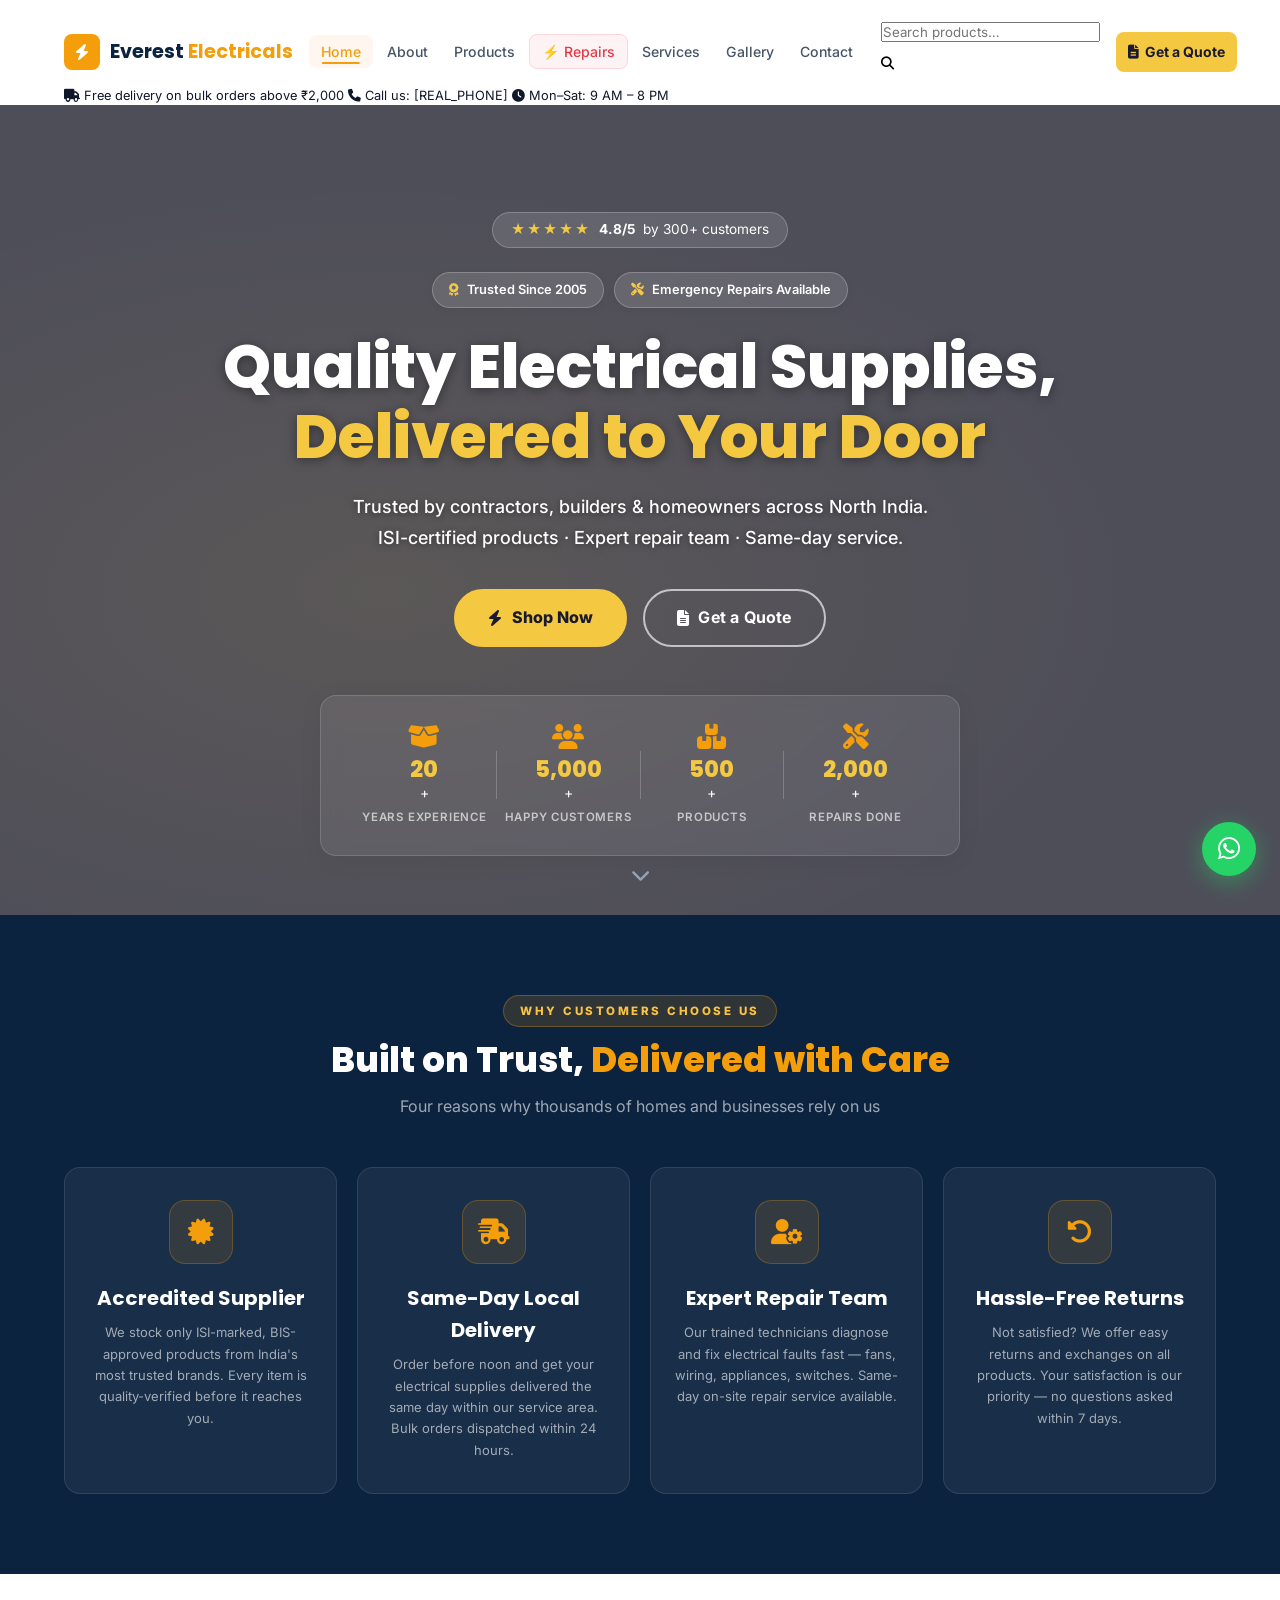
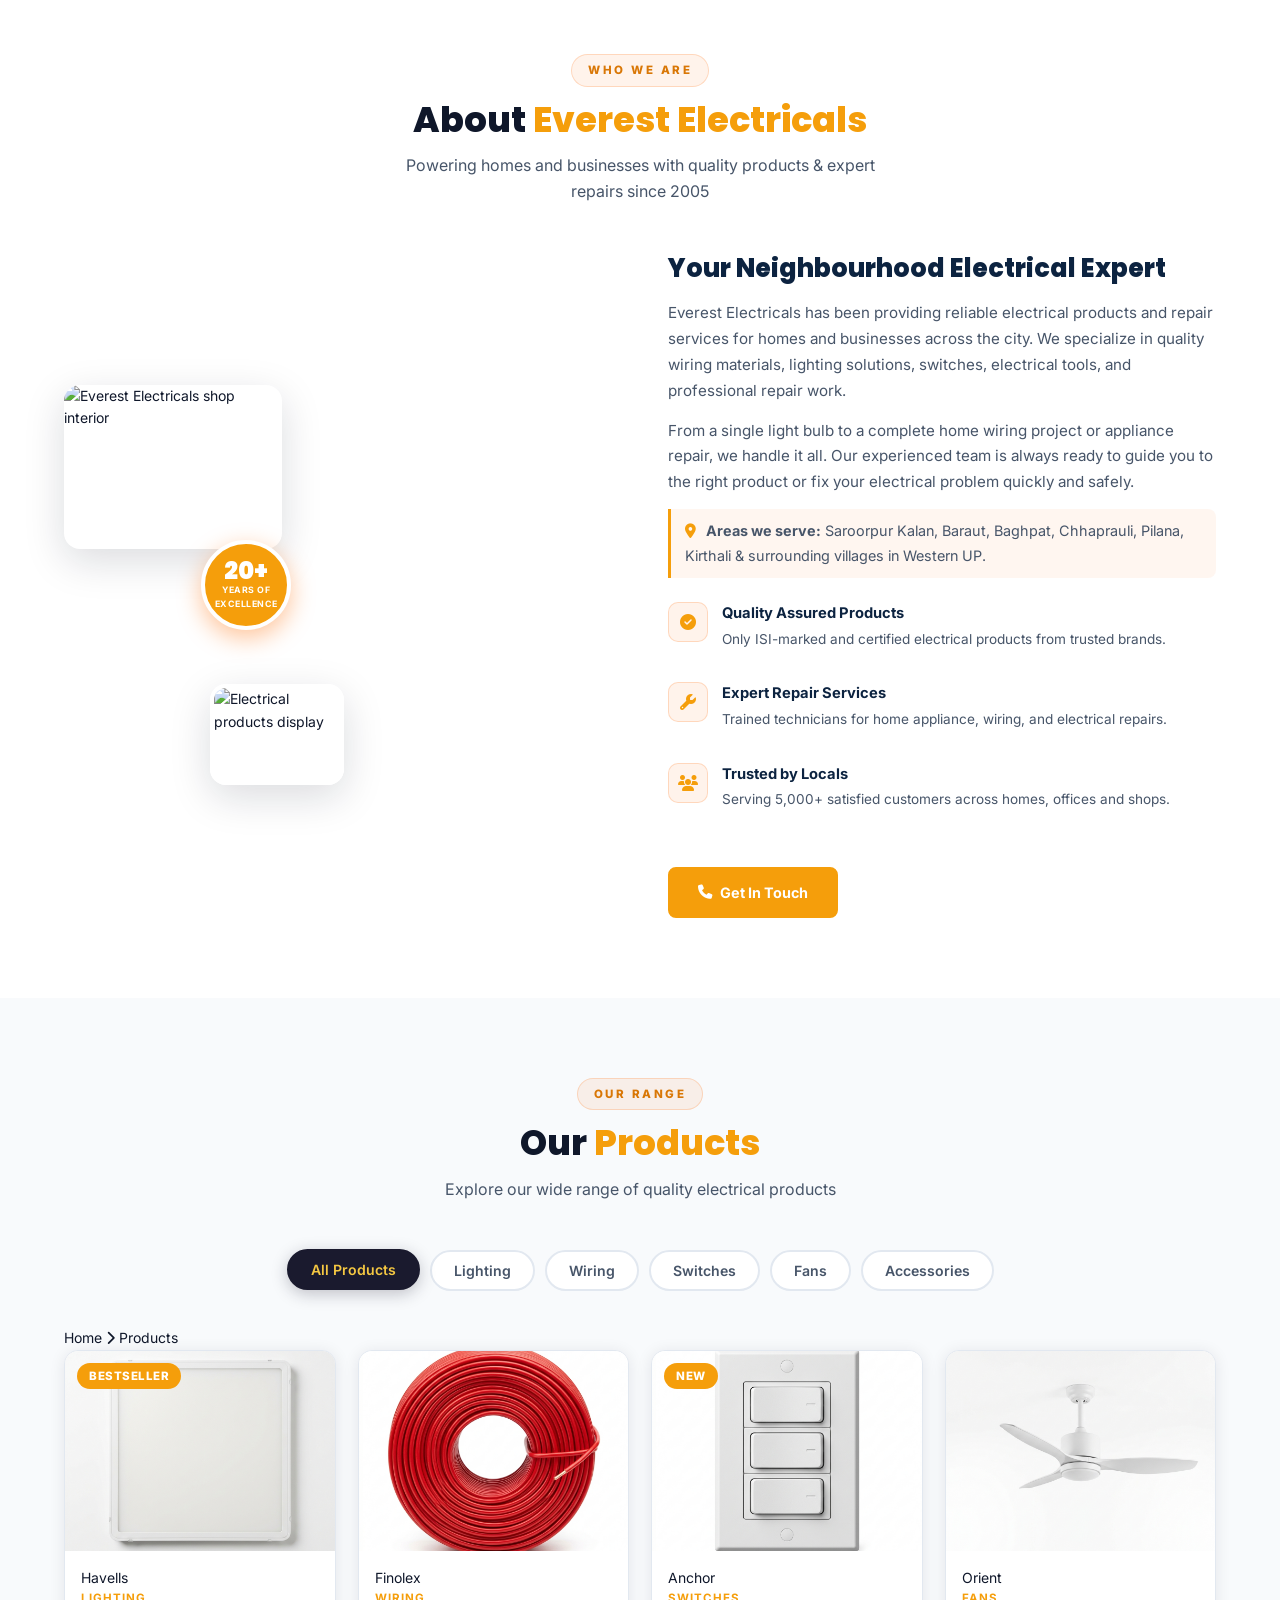
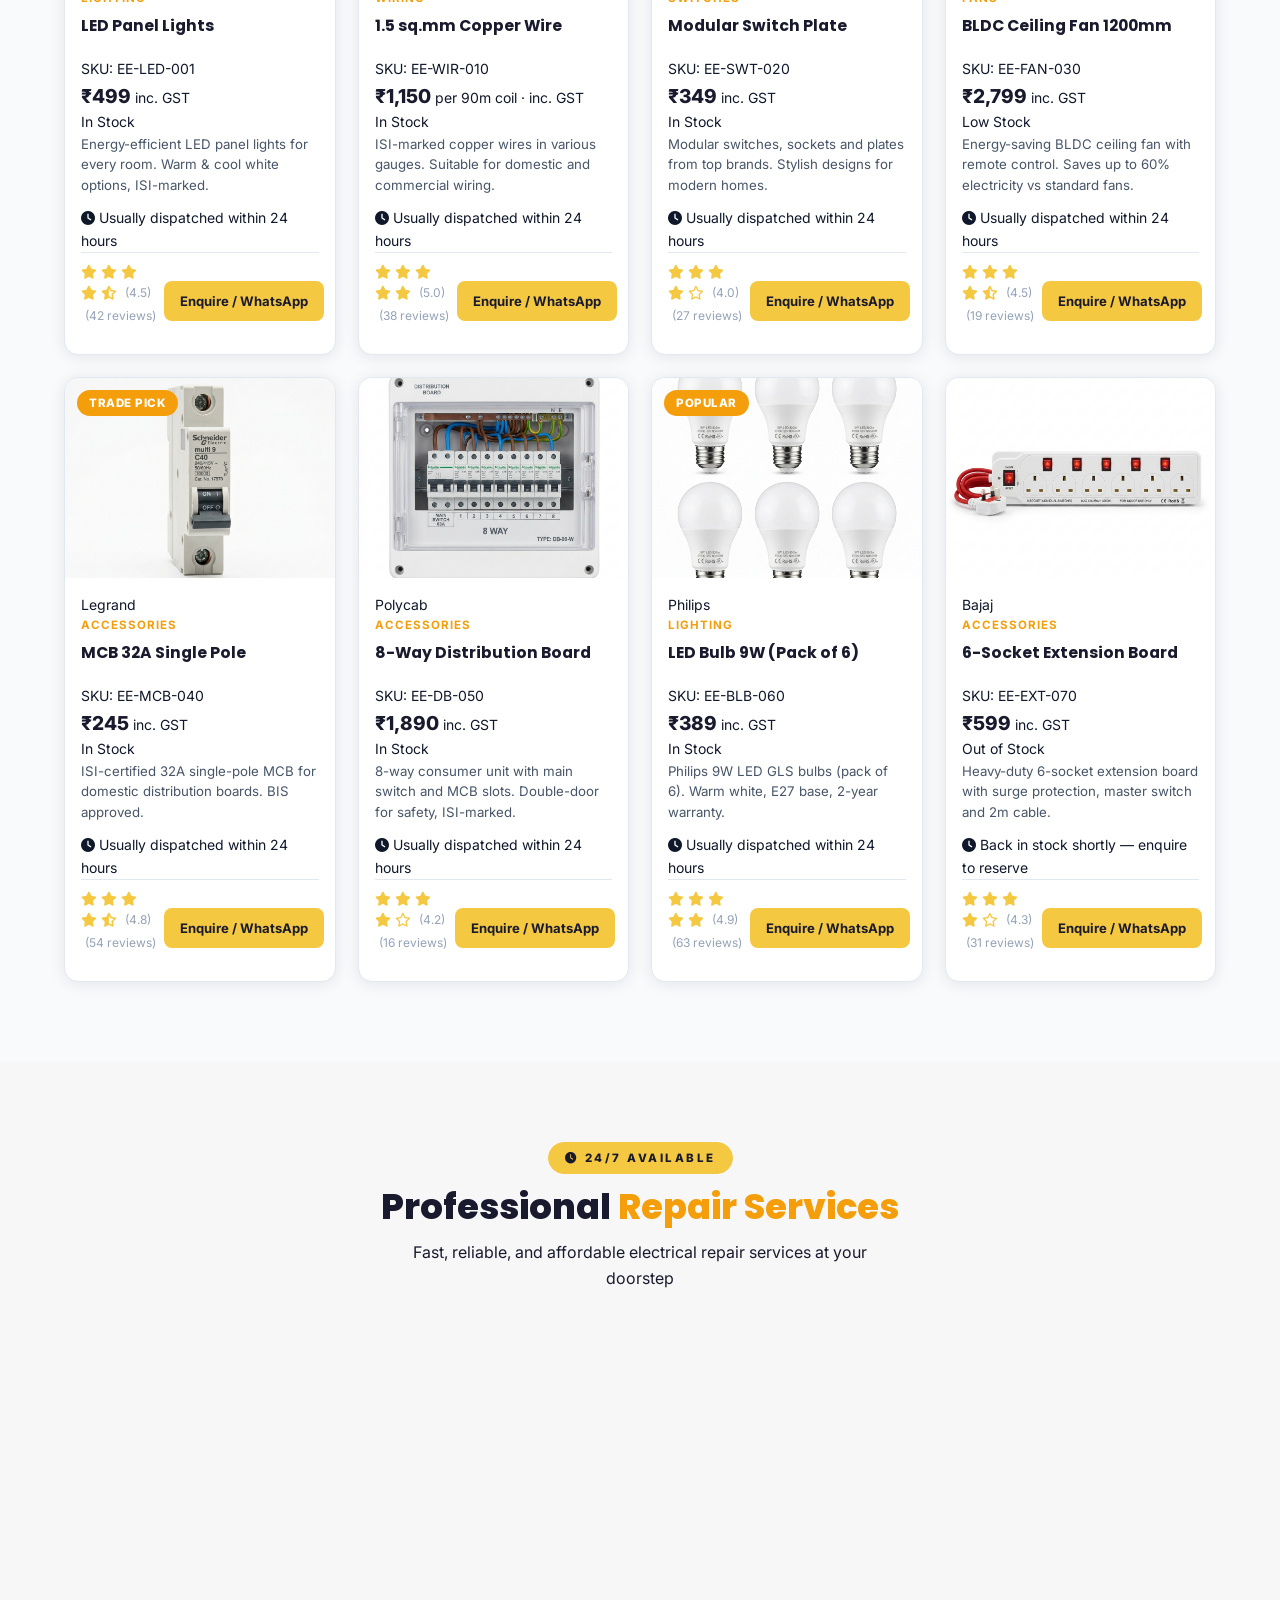
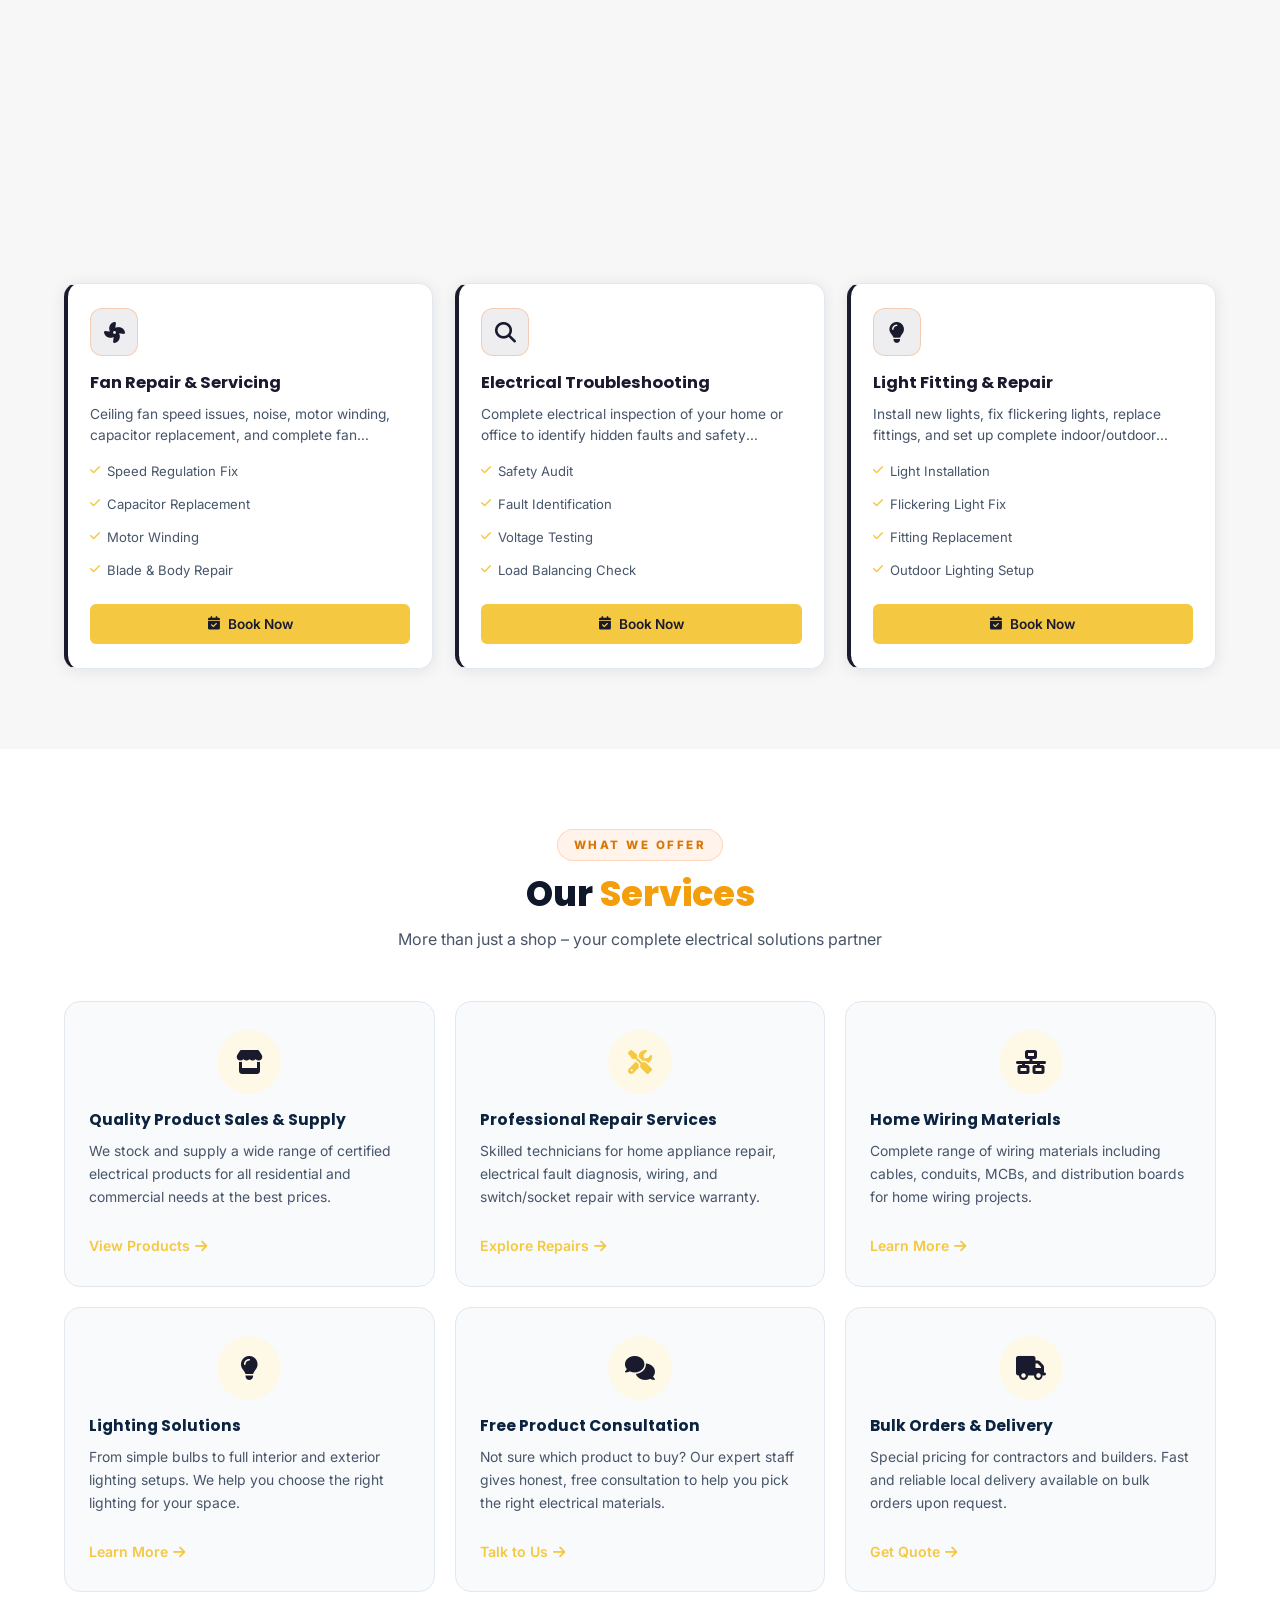
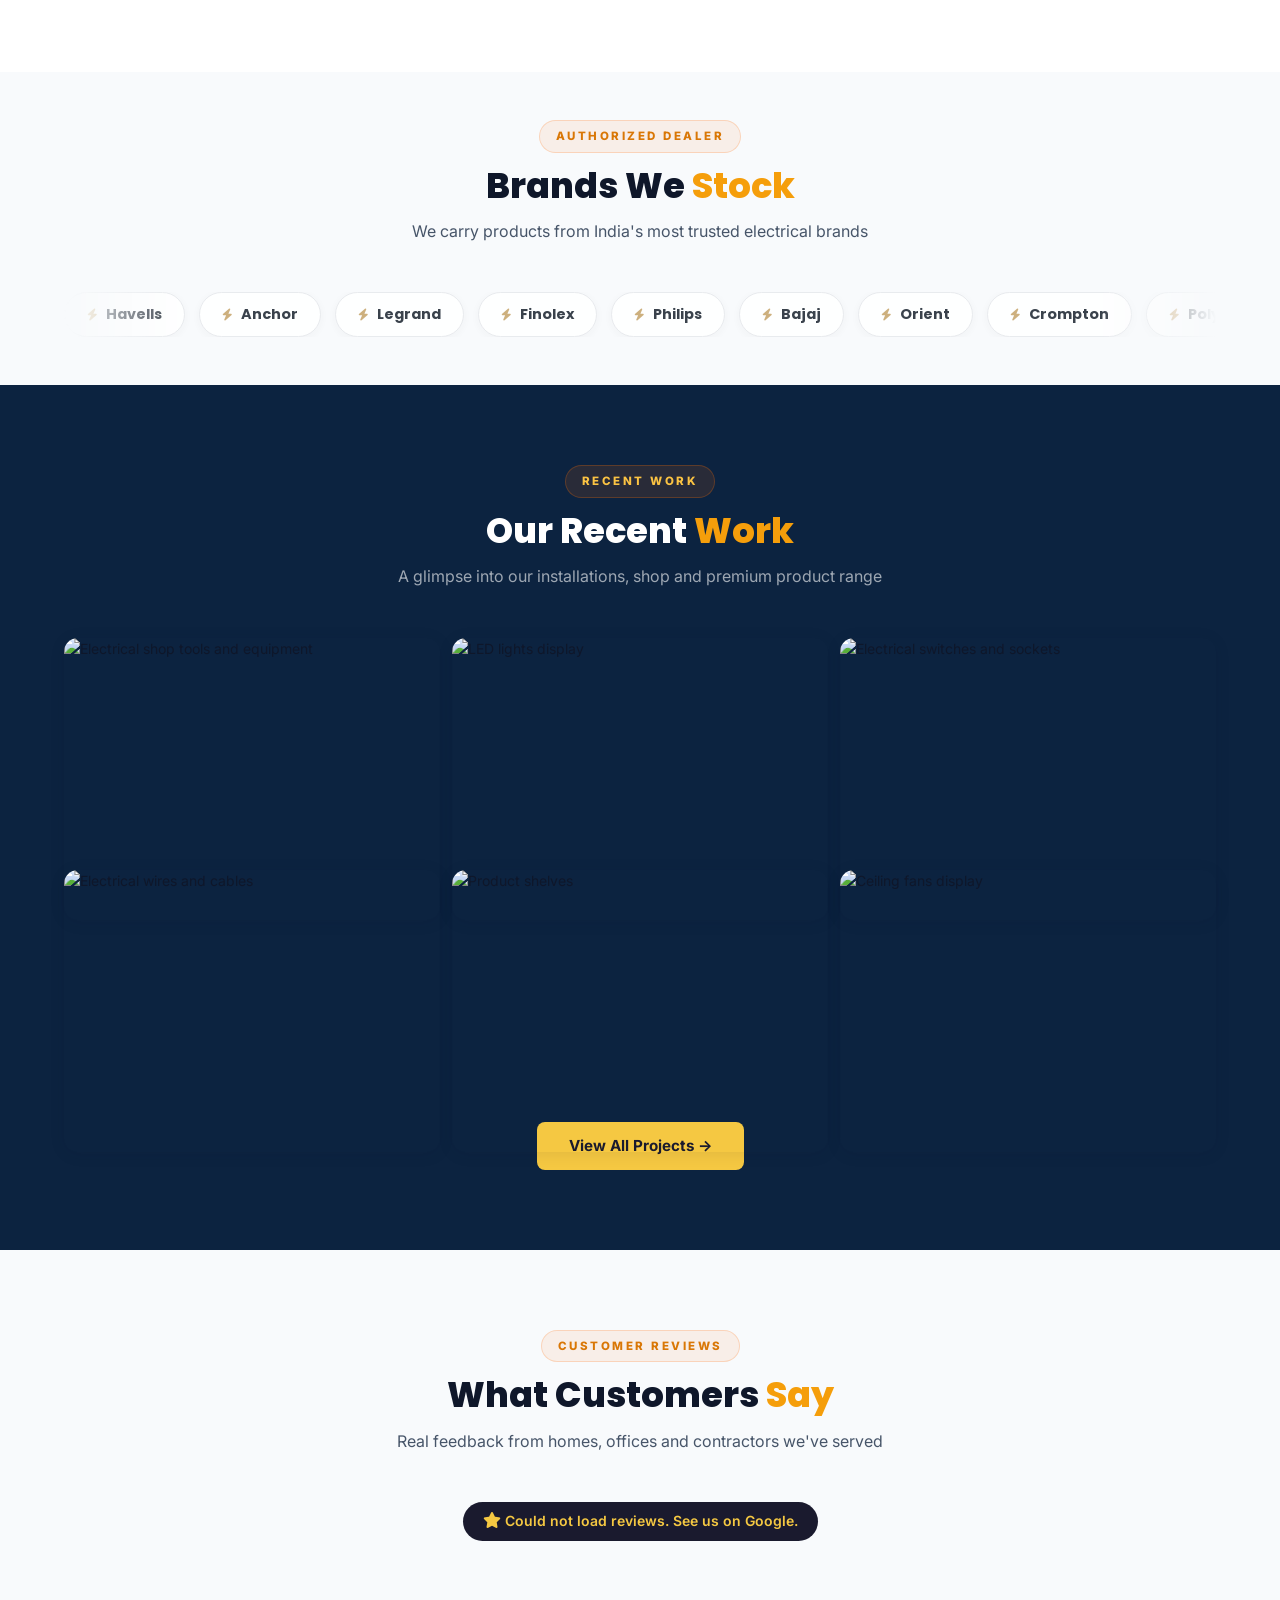
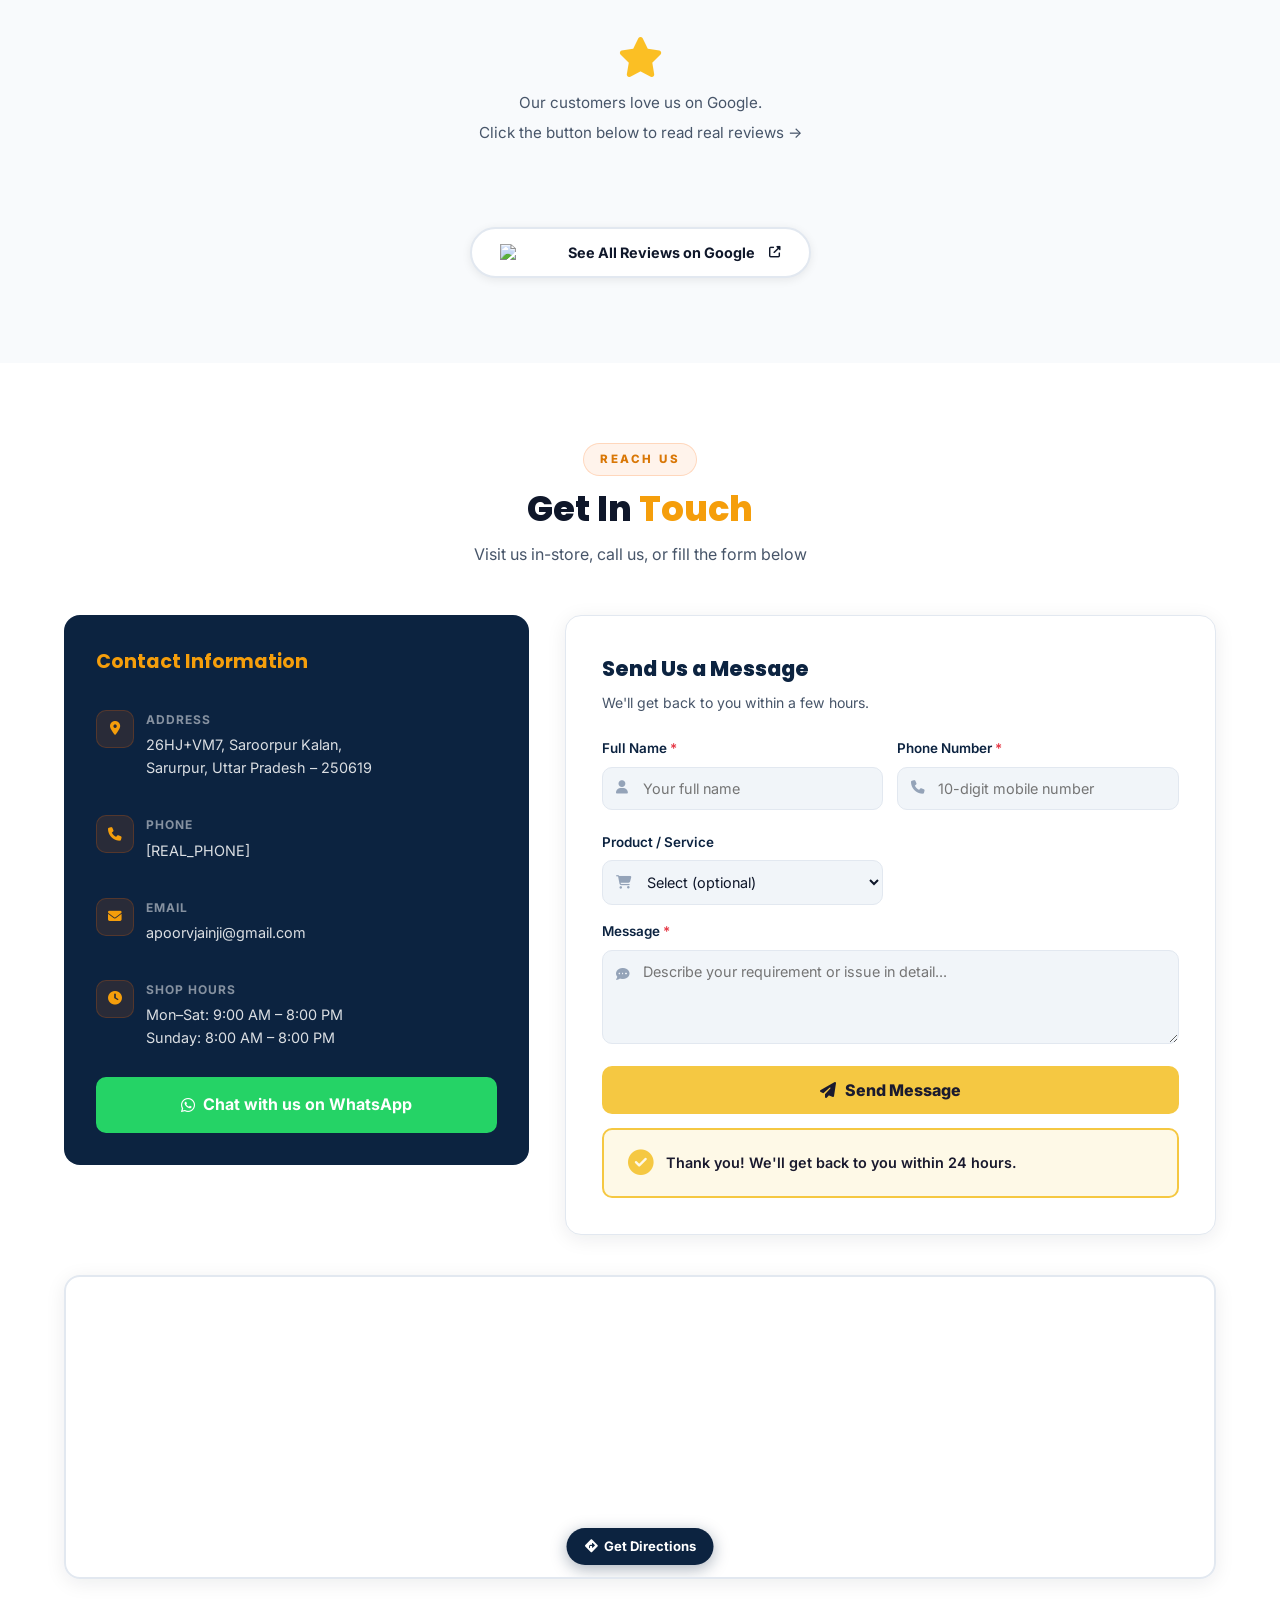
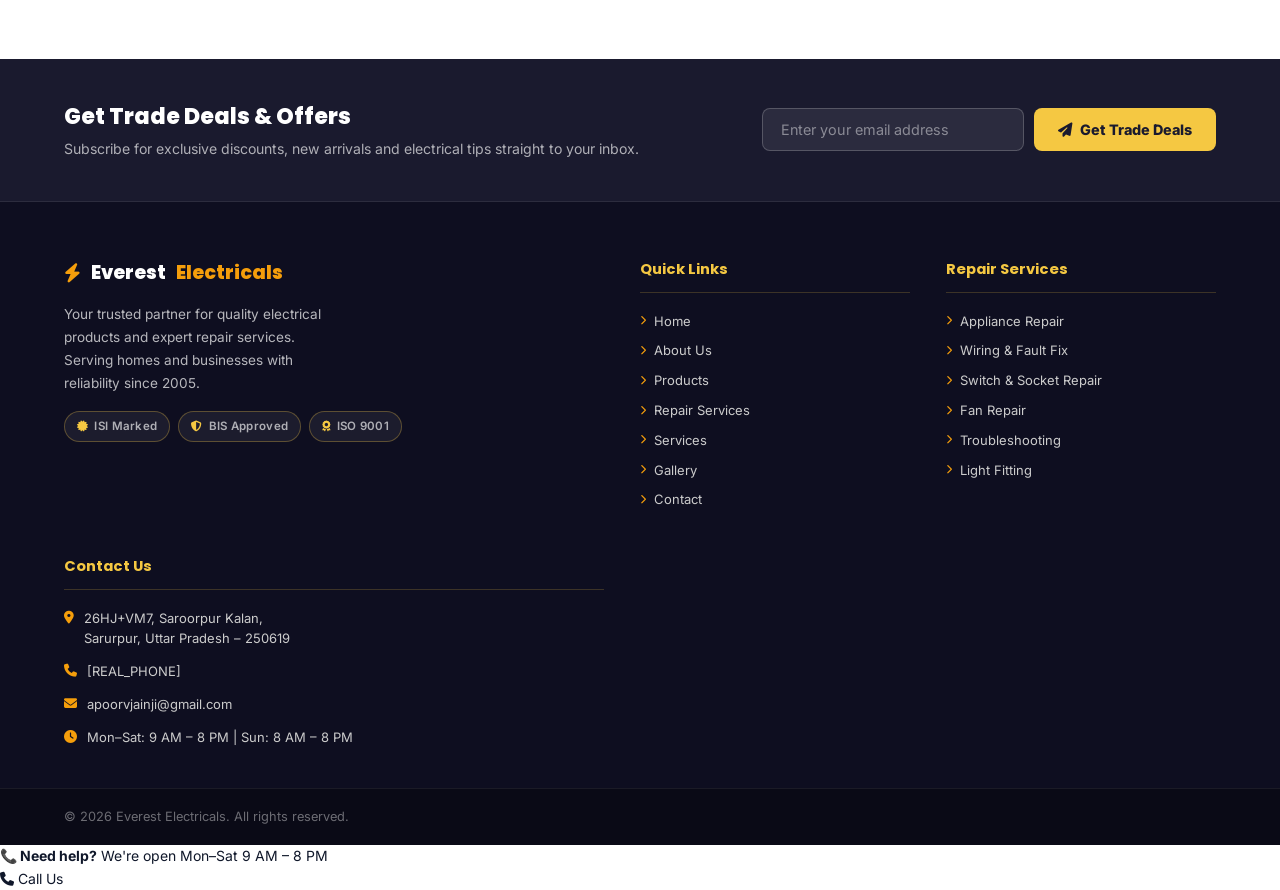
==== commit 1819cda1: "Revoked API" ====
--- a/index.html
+++ b/index.html
@@ -985,28 +985,11 @@
               </div>
             </div>
 
-            <div class="contact-social">
-              <a href="https://wa.me/[REAL_PHONE_DIGITS]" class="social-btn whatsapp" target="_blank" rel="noopener" aria-label="WhatsApp">
-                <i class="fab fa-whatsapp"></i>
+            <div class="contact-social" style="margin-top: 15px;">
+              <a href="https://wa.me/[REAL_PHONE_DIGITS]" class="btn btn-whatsapp" target="_blank" rel="noopener" aria-label="WhatsApp" style="width: 100%; justify-content: center; font-size: 1rem;">
+                <i class="fab fa-whatsapp"></i> Chat with us on WhatsApp
               </a>
-
-            </div>
-          </div>
-
-          <!-- Map — Live Google Maps embed (no API key required) -->
-          <div class="map-wrapper" id="mapWrapper">
-            <iframe
-              id="shopMapEmbed"
-              src="https://maps.google.com/maps?q=Everest+Electricals,+Saroorpur+Kalan,+Uttar+Pradesh+250619&t=&z=17&ie=UTF8&iwloc=&output=embed"
-              width="100%" height="300" style="border:0;" allowfullscreen="" loading="lazy"
-              referrerpolicy="no-referrer-when-downgrade"
-              title="Everest Electricals Location – Saroorpur Kalan, UP">
-            </iframe>
-            <a href="https://maps.app.goo.gl/WtvUxrdgJvaw3oHG8"
-               target="_blank" rel="noopener"
-               class="map-open-link" aria-label="Open in Google Maps">
-              <i class="fas fa-directions"></i> Get Directions
-            </a>
+            </div>
           </div>
 
         </div>
@@ -1119,6 +1102,22 @@
           </form>
         </div>
       </div>
+
+      <!-- Map — Live Google Maps embed (Full Width) -->
+      <div class="map-wrapper" id="mapWrapper" style="margin-top: 40px;">
+        <iframe
+          id="shopMapEmbed"
+          src="https://maps.google.com/maps?q=Everest+Electricals,+Saroorpur+Kalan,+Uttar+Pradesh+250619&t=&z=17&ie=UTF8&iwloc=&output=embed"
+          width="100%" height="350" style="border:0;" allowfullscreen="" loading="lazy"
+          referrerpolicy="no-referrer-when-downgrade"
+          title="Everest Electricals Location – Saroorpur Kalan, UP">
+        </iframe>
+        <a href="https://maps.app.goo.gl/WtvUxrdgJvaw3oHG8"
+           target="_blank" rel="noopener"
+           class="map-open-link" aria-label="Open in Google Maps">
+          <i class="fas fa-directions"></i> Get Directions
+        </a>
+      </div>
     </div>
   </section>
 
@@ -1137,7 +1136,7 @@
               <i class="fas fa-paper-plane"></i> Get Trade Deals
             </button>
           </form>
-          <div class="newsletter-success" id="newsletterSuccess">
+          <div class="newsletter-success" id="newsletterSuccess" style="display:none;">
             <i class="fas fa-check-circle"></i> You're subscribed! Watch your inbox for deals.
           </div>
         </div>
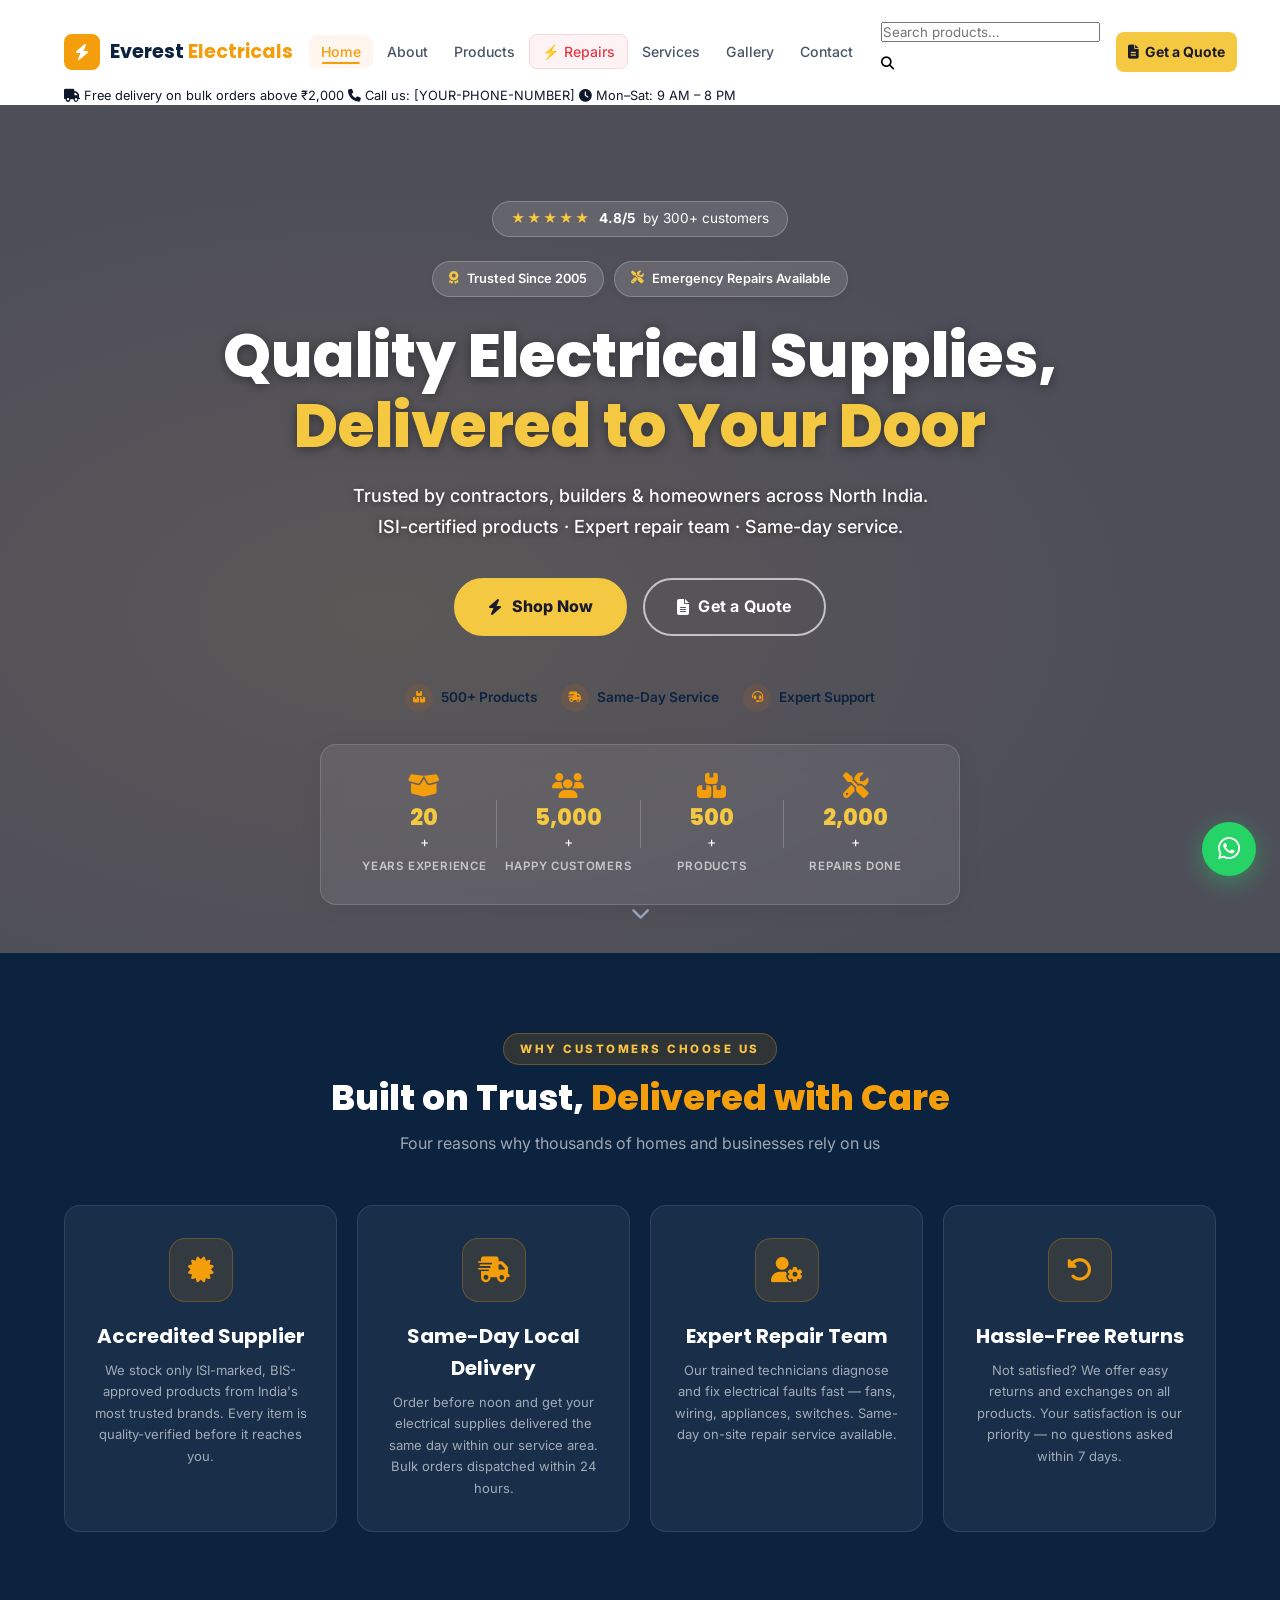
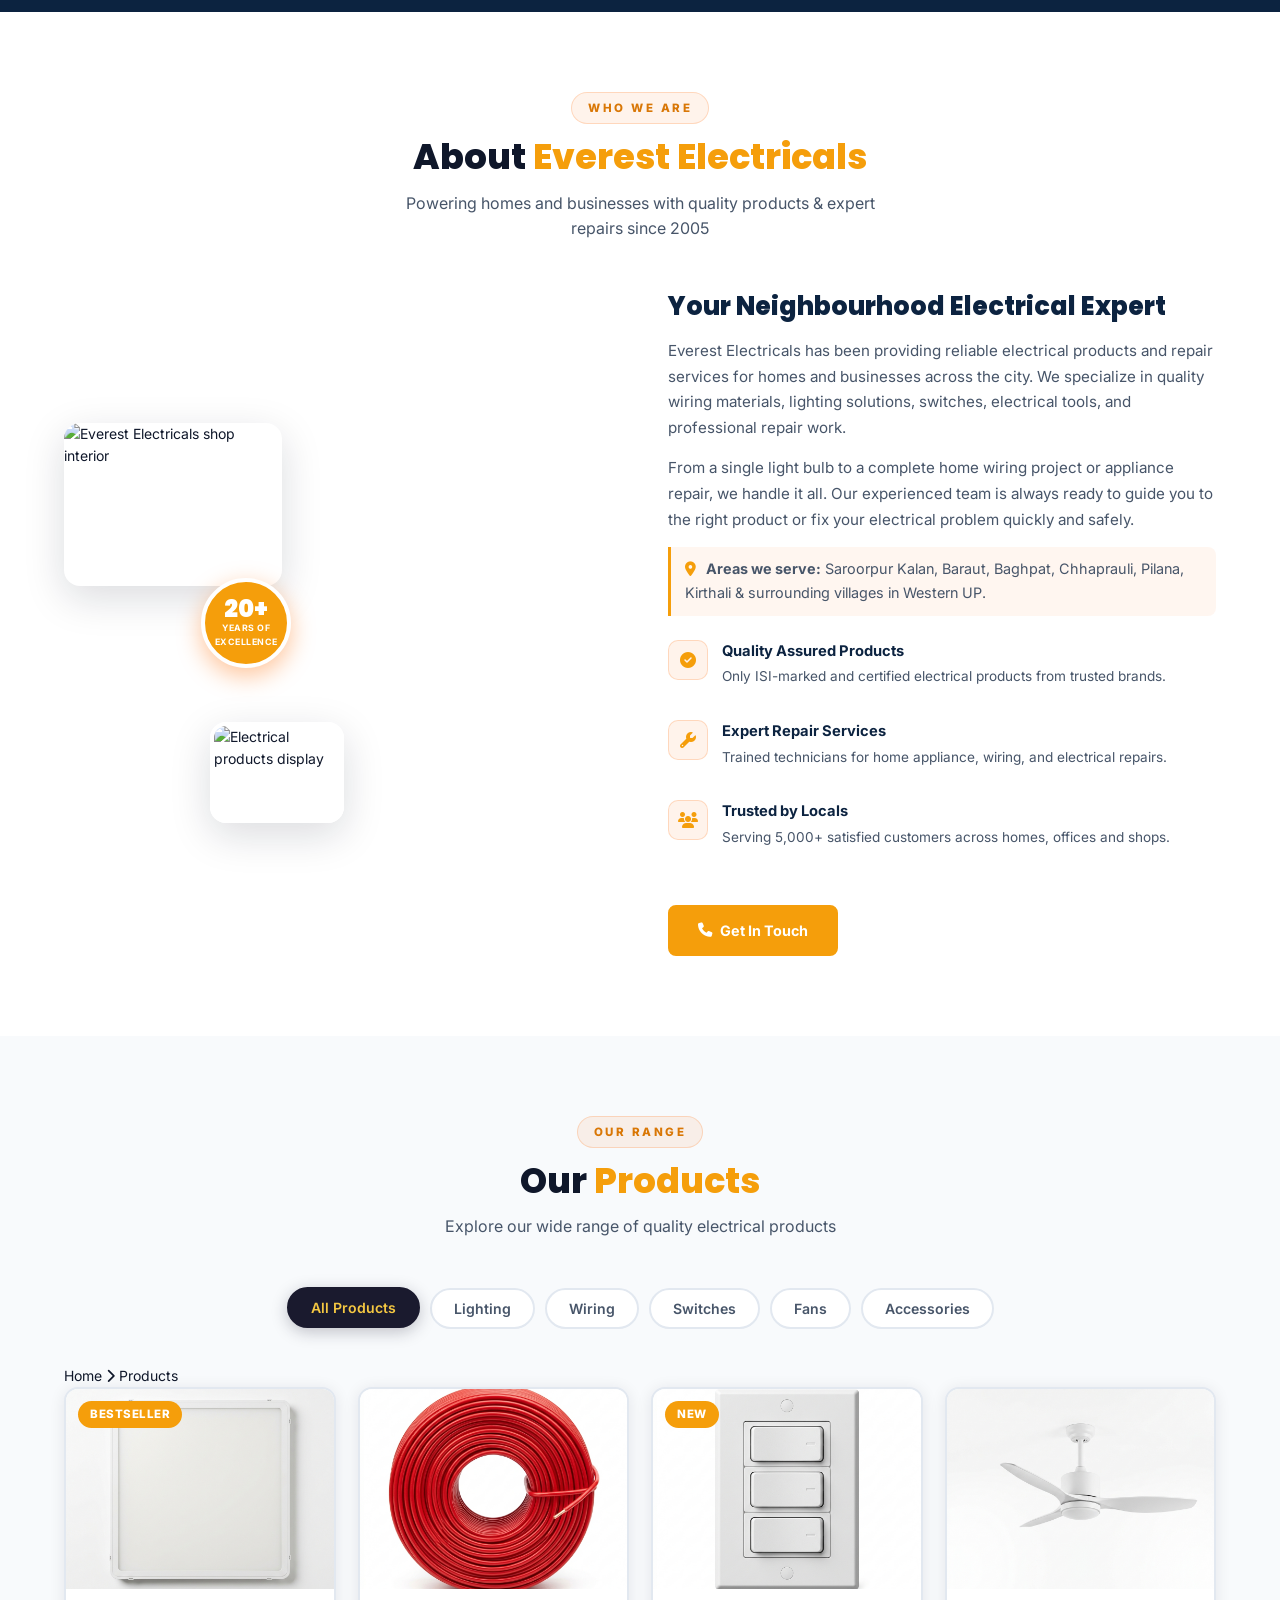
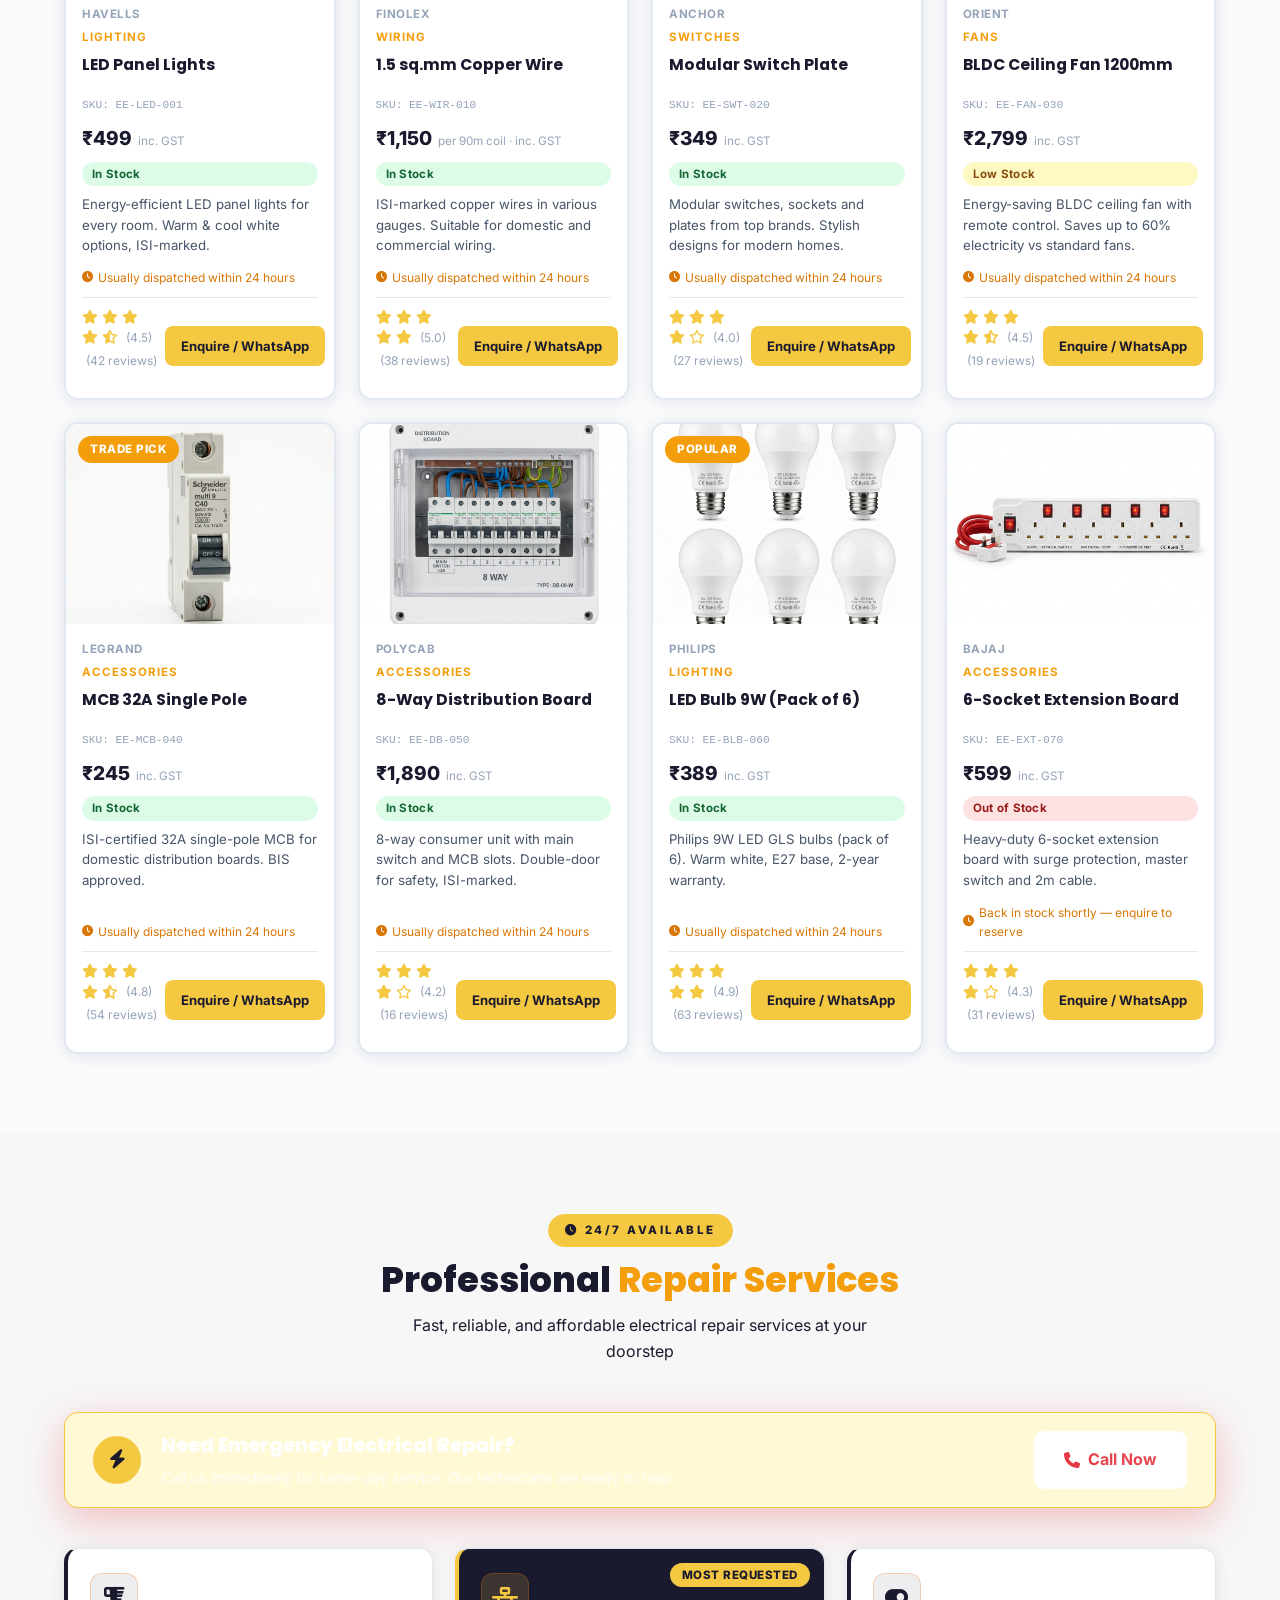
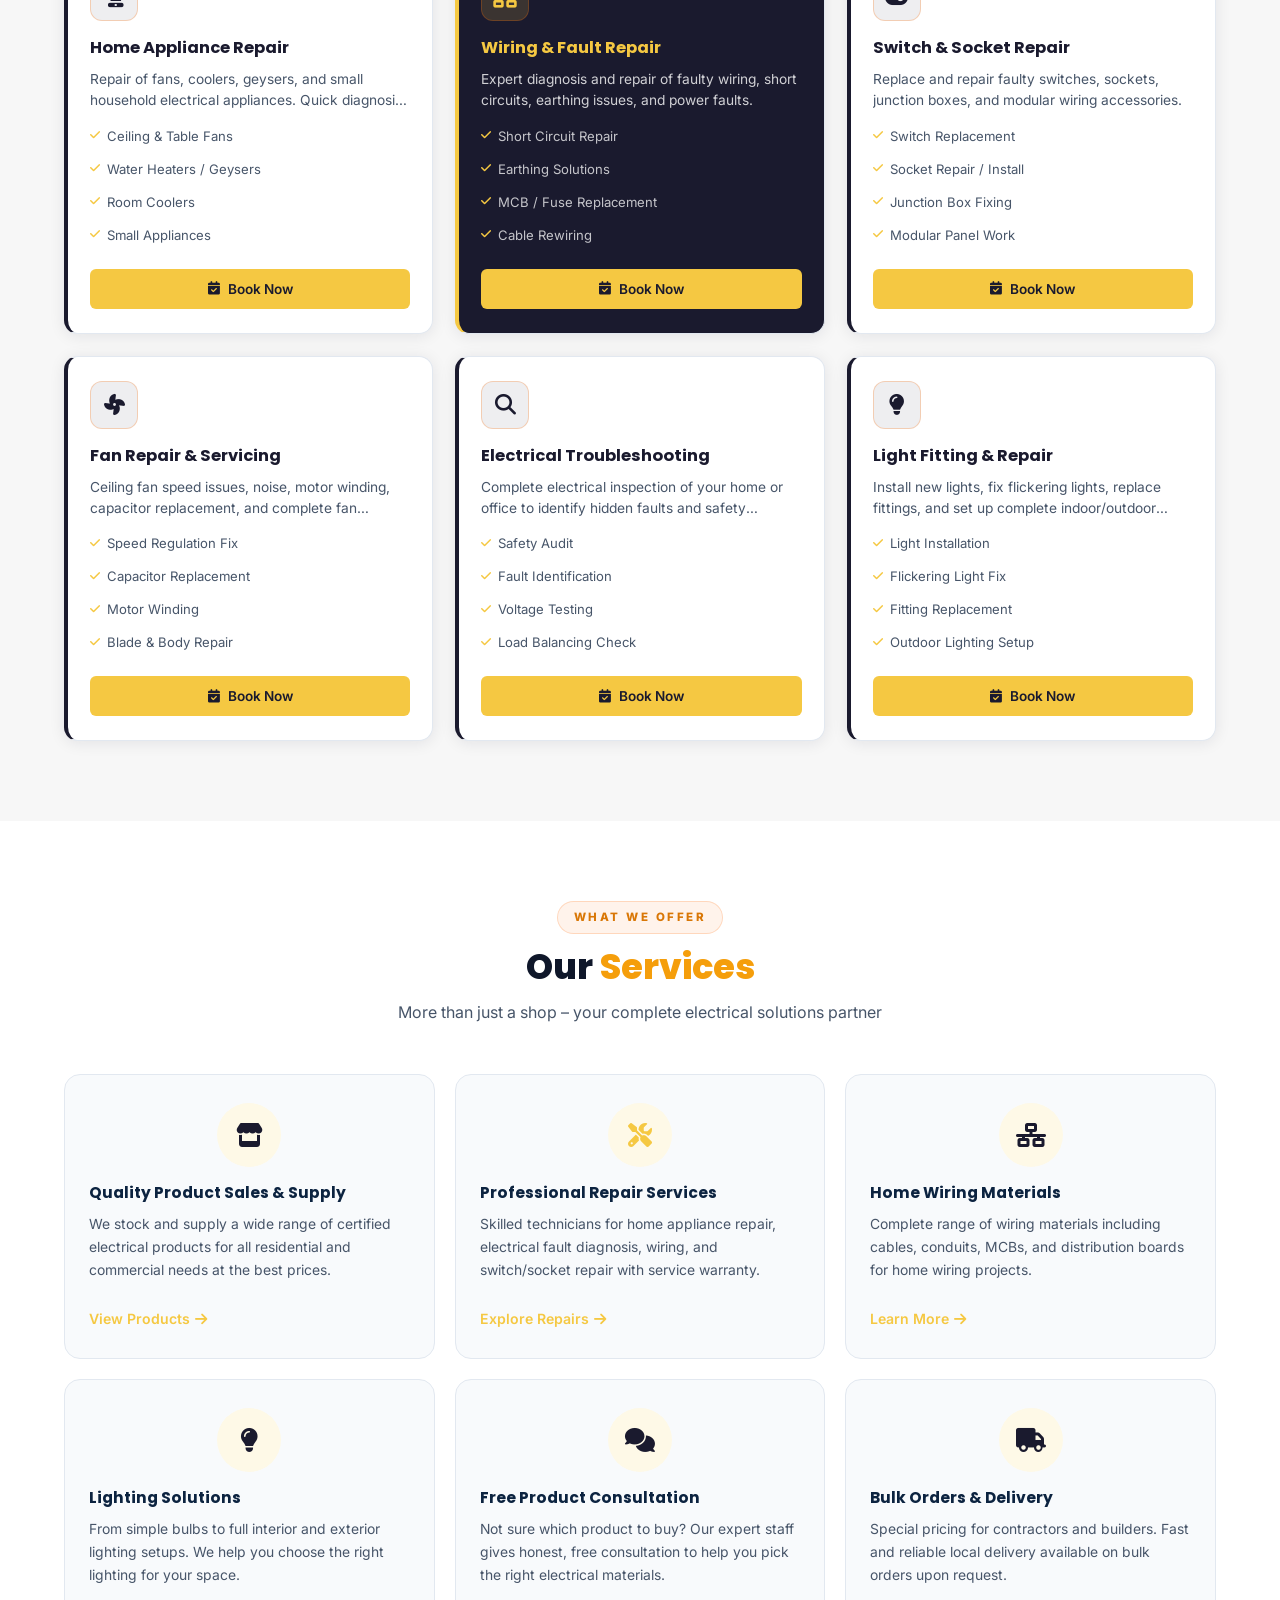
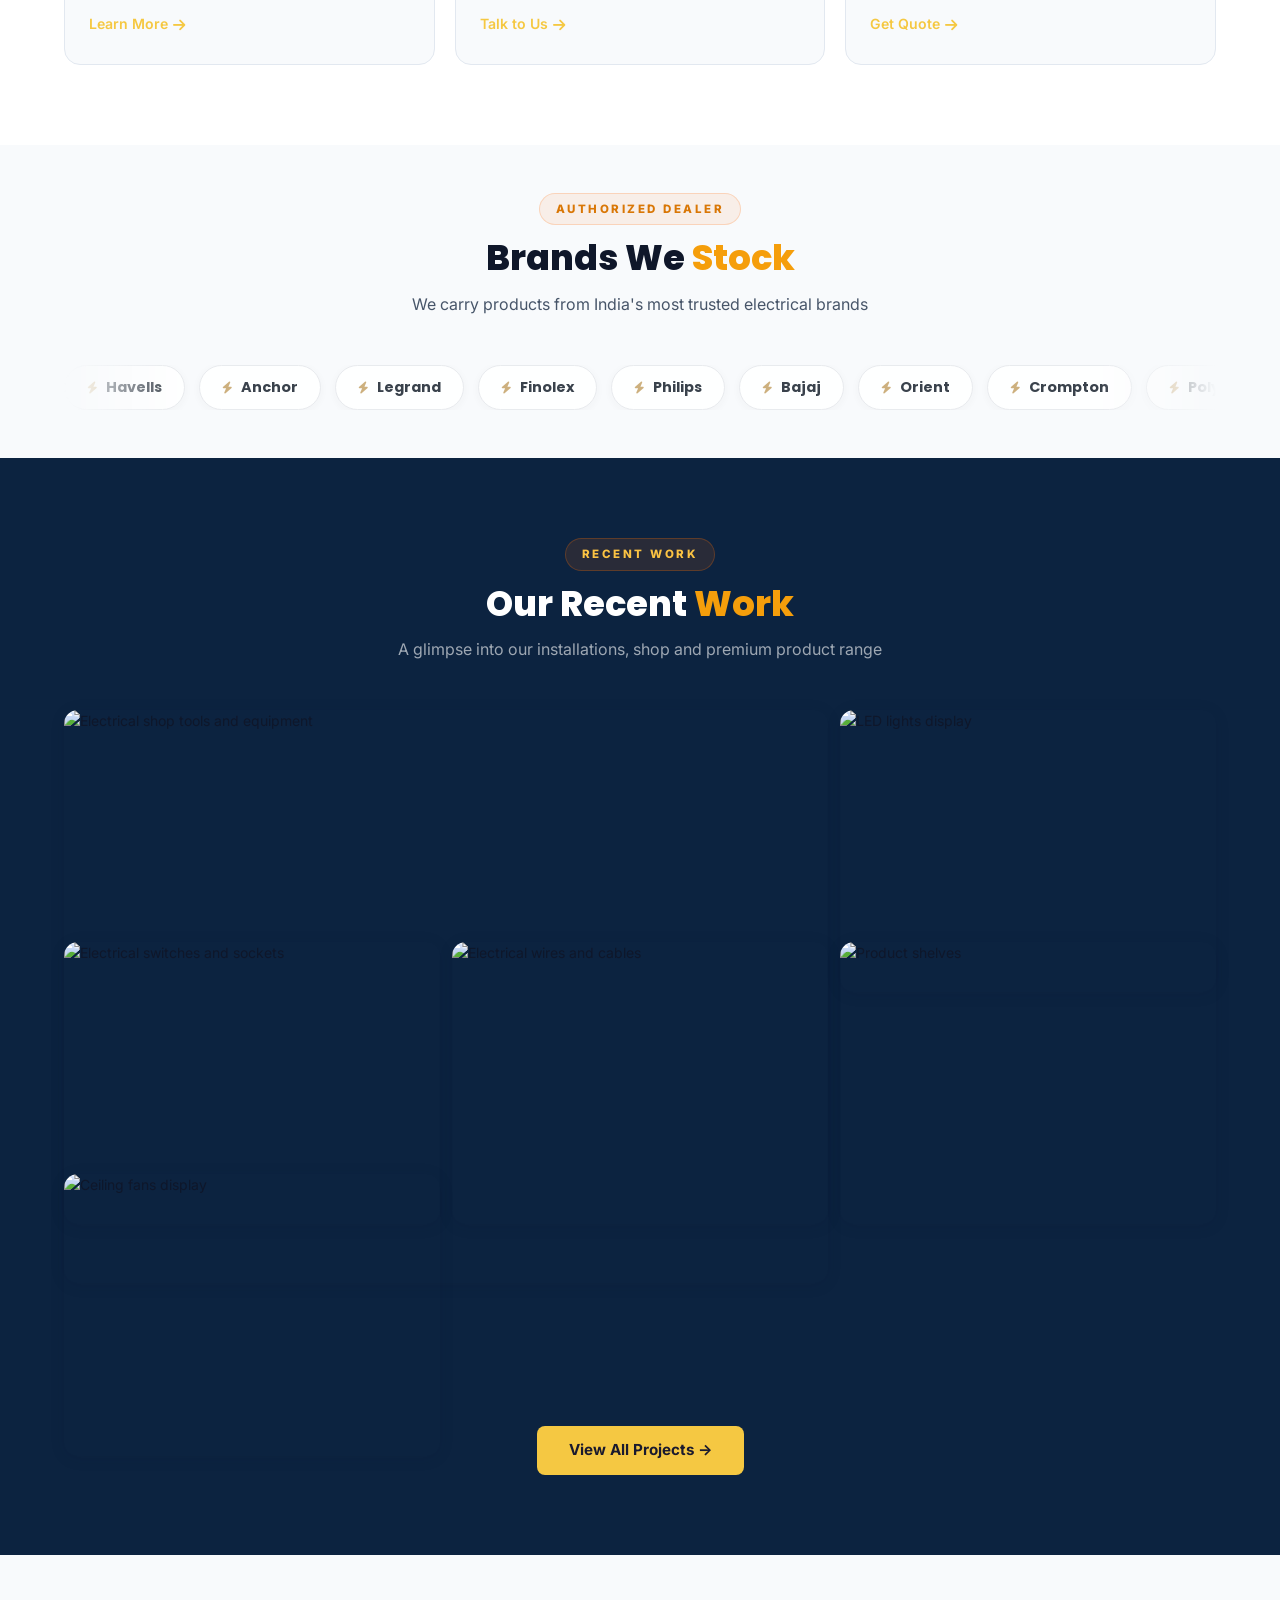
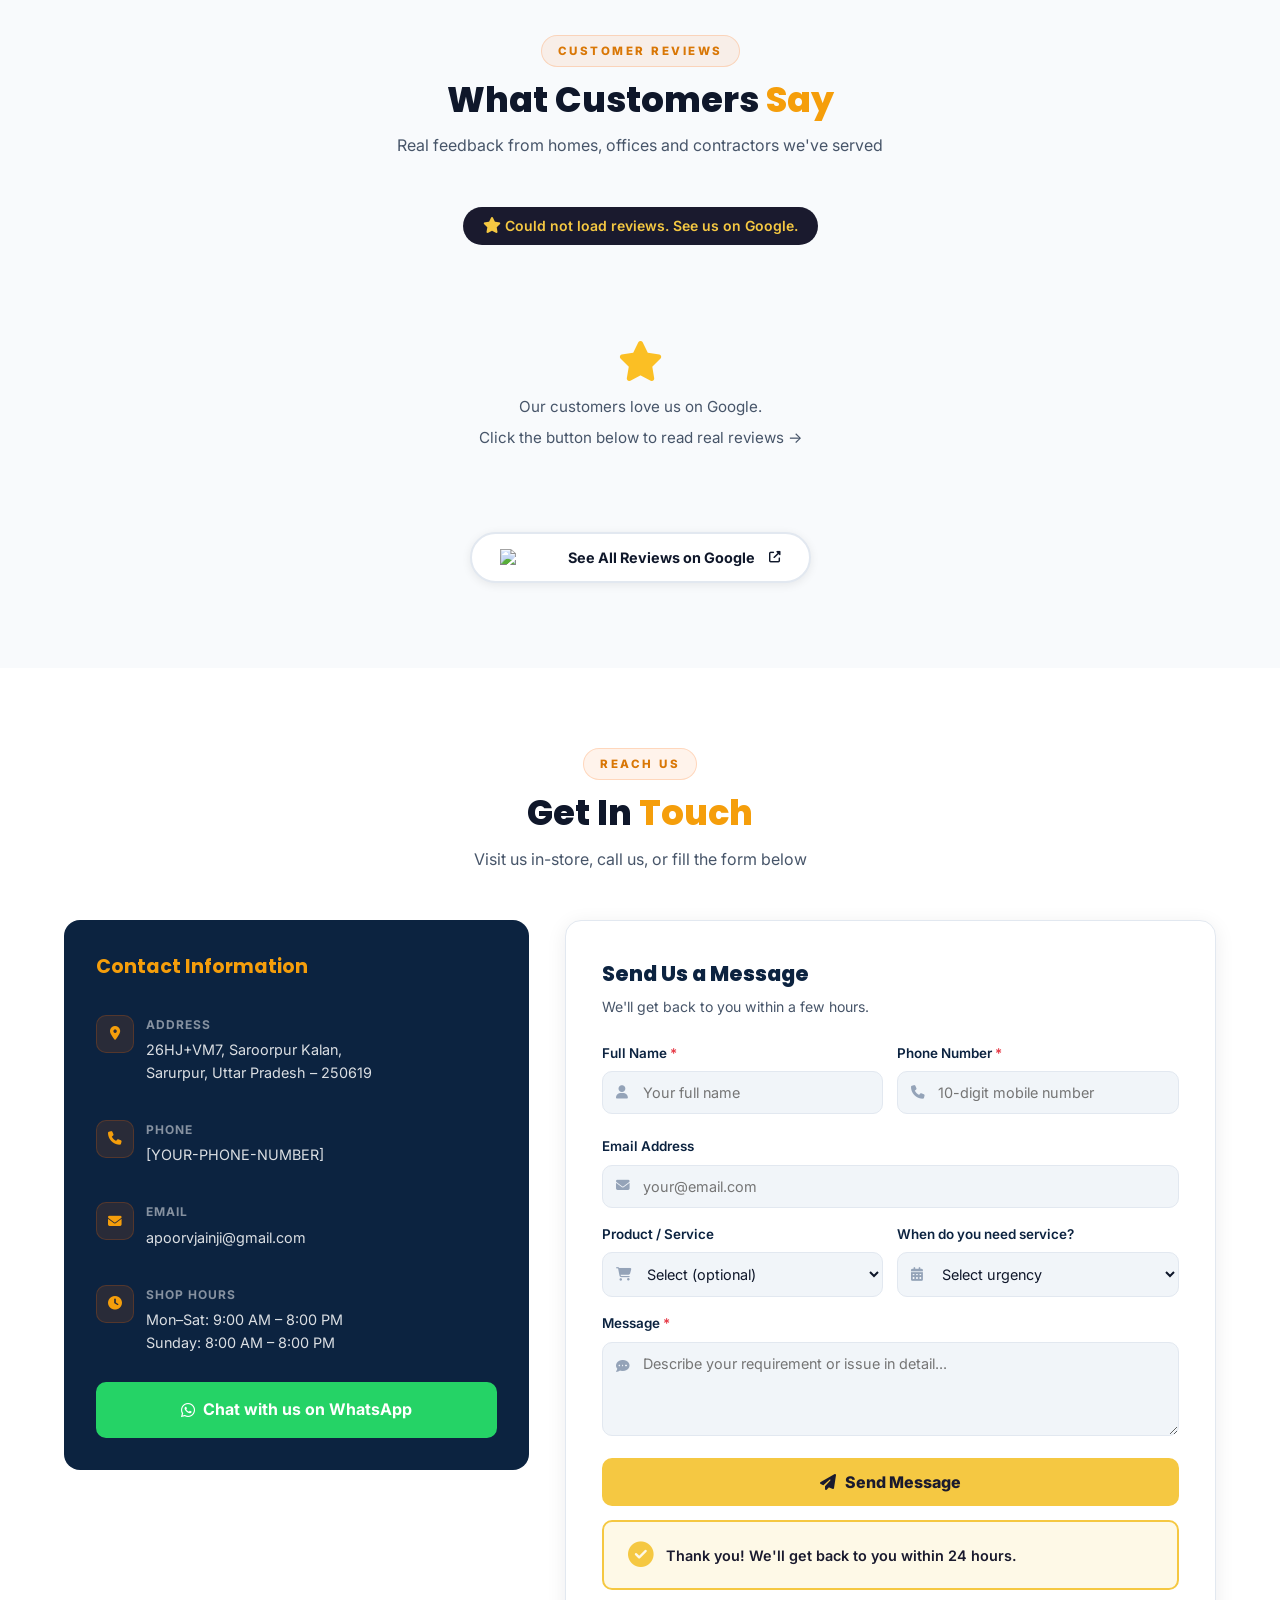
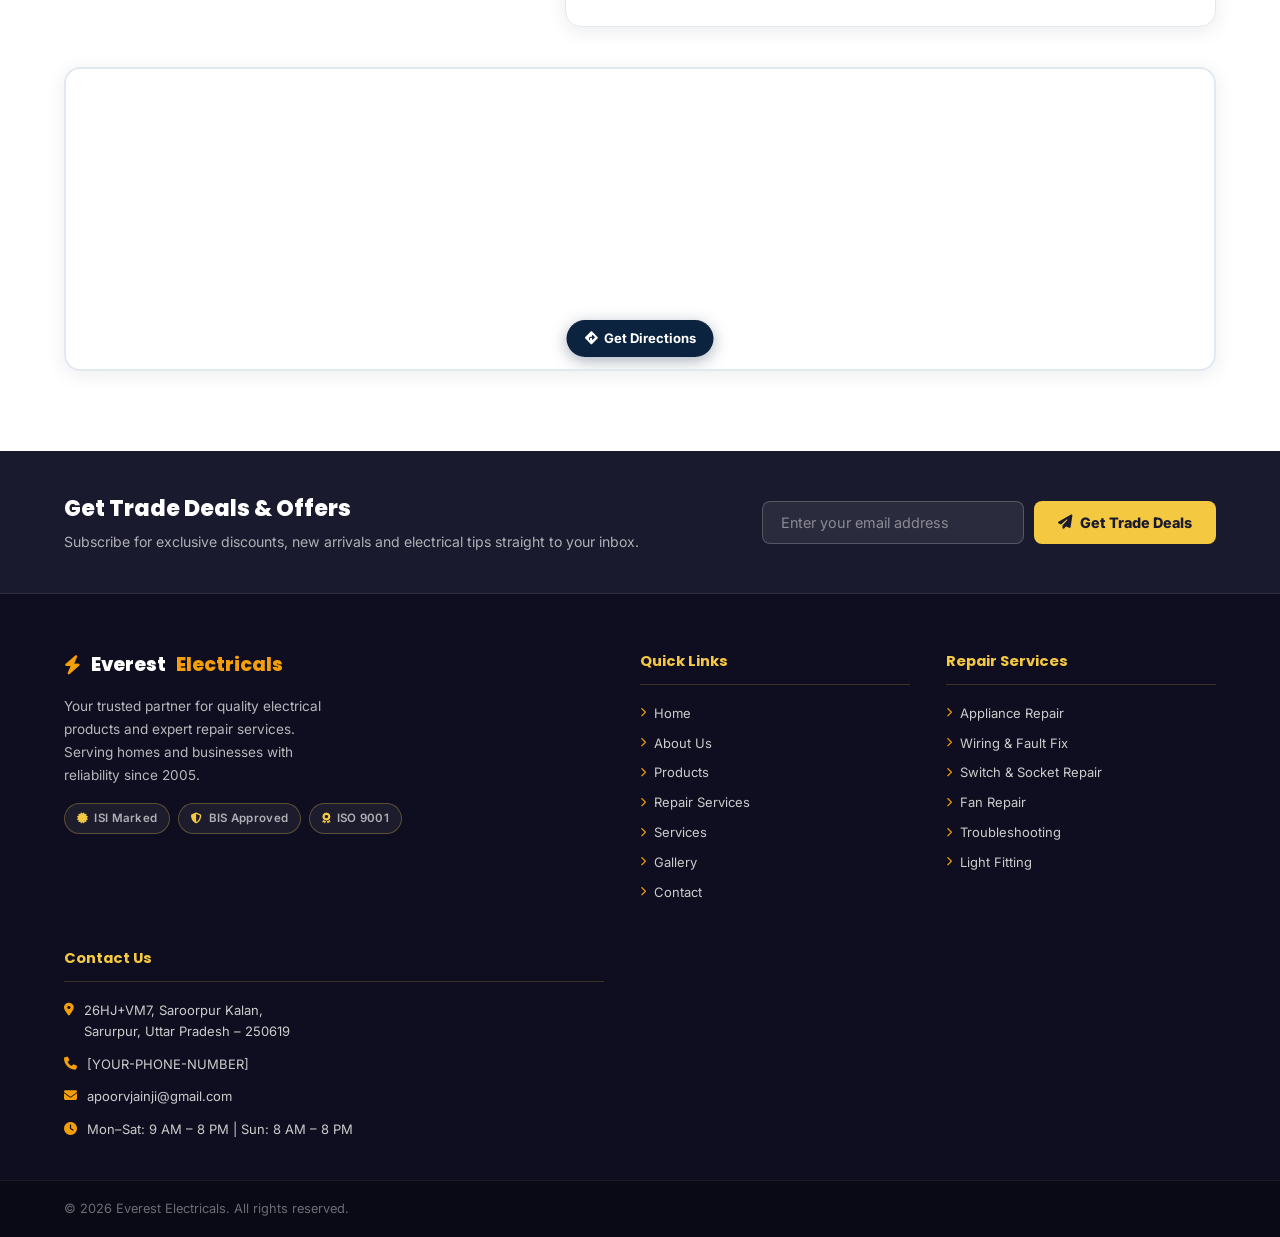
==== commit e6382bf3: "Broken fix" ====
--- a/index.html
+++ b/index.html
@@ -53,7 +53,7 @@
       <span class="topbar-divider topbar-hide-mobile"></span>
       <span class="topbar-item">
         <i class="fas fa-phone"></i>
-        Call us: <a href="tel:[REAL_PHONE]">[REAL_PHONE]</a>
+        Call us: <a href="tel:[YOUR-PHONE-NUMBER]">[YOUR-PHONE-NUMBER]</a>
       </span>
       <span class="topbar-divider topbar-hide-mobile"></span>
       <span class="topbar-item topbar-hide-mobile">
@@ -71,7 +71,7 @@
         <span class="logo-text">Everest <span class="accent">Electricals</span></span>
       </a>
 
-      <ul class="nav-menu" id="navMenu" role="navigation" aria-label="Main navigation">
+      <ul class="nav-menu" id="navMenu" role="list" aria-label="Main navigation">
         <li><a href="#home"     class="nav-link active" id="nav-home">Home</a></li>
         <li><a href="#about"    class="nav-link" id="nav-about">About</a></li>
         <li><a href="#products" class="nav-link" id="nav-products">Products</a></li>
@@ -93,7 +93,7 @@
         <a href="quote.html" class="nav-quote-btn" id="navQuoteBtn">
           <i class="fas fa-file-alt"></i> Get a Quote
         </a>
-        <a href="tel:[REAL_PHONE]" class="nav-call-btn" aria-label="Call us now">
+        <a href="tel:[YOUR-PHONE-NUMBER]" class="nav-call-btn" aria-label="Call us now">
           <i class="fas fa-phone"></i> Call Now
         </a>
         <button class="hamburger" id="hamburger" aria-label="Toggle menu" aria-expanded="false">
@@ -335,12 +335,12 @@
 
       <!-- Filter Tabs -->
       <div class="product-filters" role="tablist" aria-label="Product categories">
-        <button class="filter-btn active" data-filter="all"        role="tab" aria-selected="true"  id="filterAll">All Products</button>
-        <button class="filter-btn"         data-filter="lighting"  role="tab" aria-selected="false" id="filterLighting">Lighting</button>
-        <button class="filter-btn"         data-filter="wiring"    role="tab" aria-selected="false" id="filterWiring">Wiring</button>
-        <button class="filter-btn"         data-filter="switches"  role="tab" aria-selected="false" id="filterSwitches">Switches</button>
-        <button class="filter-btn"         data-filter="fans"      role="tab" aria-selected="false" id="filterFans">Fans</button>
-        <button class="filter-btn"         data-filter="accessories" role="tab" aria-selected="false" id="filterAccessories">Accessories</button>
+        <button class="filter-btn active" data-filter="all"        role="tab" aria-selected="true"  id="filterAll"          aria-controls="productsGrid">All Products</button>
+        <button class="filter-btn"         data-filter="lighting"  role="tab" aria-selected="false" id="filterLighting"      aria-controls="productsGrid">Lighting</button>
+        <button class="filter-btn"         data-filter="wiring"    role="tab" aria-selected="false" id="filterWiring"        aria-controls="productsGrid">Wiring</button>
+        <button class="filter-btn"         data-filter="switches"  role="tab" aria-selected="false" id="filterSwitches"      aria-controls="productsGrid">Switches</button>
+        <button class="filter-btn"         data-filter="fans"      role="tab" aria-selected="false" id="filterFans"          aria-controls="productsGrid">Fans</button>
+        <button class="filter-btn"         data-filter="accessories" role="tab" aria-selected="false" id="filterAccessories" aria-controls="productsGrid">Accessories</button>
       </div><!-- /product-filters -->
 
       <!-- Breadcrumb (FIX 3) -->
@@ -350,7 +350,7 @@
         <span>Products</span>
       </nav>
 
-      <div class="products-grid" id="productsGrid">
+      <div class="products-grid" id="productsGrid" role="tabpanel" aria-label="Product listings">
 
         <!-- CARD 1: LED Lights -->
         <div class="product-card" data-category="lighting" data-sku="EE-LED-001" id="productLED">
@@ -603,7 +603,7 @@
           <h3>Need Emergency Electrical Repair?</h3>
           <p>Call us immediately for same-day service. Our technicians are ready to help.</p>
         </div>
-        <a href="tel:[REAL_PHONE]" class="btn btn-repair-cta" id="repairCallBtn">
+        <a href="tel:[YOUR-PHONE-NUMBER]" class="btn btn-repair-cta" id="repairCallBtn">
           <i class="fas fa-phone"></i> Call Now
         </a>
       </div>
@@ -880,7 +880,6 @@
             </div>
           </div>
         </div>
-        </div>
       </div>
       <!-- FIX 18: View All Projects button (B2 fix: was incorrectly pointing to #contact) -->
       <div class="gallery-view-all">
@@ -964,7 +963,7 @@
               <div class="contact-icon"><i class="fas fa-phone"></i></div>
               <div>
                 <strong>Phone</strong>
-                <p><a href="tel:[REAL_PHONE]">[REAL_PHONE]</a></p>
+                <p><a href="tel:[YOUR-PHONE-NUMBER]">[YOUR-PHONE-NUMBER]</a></p>
               </div>
             </div>
 
@@ -986,7 +985,7 @@
             </div>
 
             <div class="contact-social" style="margin-top: 15px;">
-              <a href="https://wa.me/[REAL_PHONE_DIGITS]" class="btn btn-whatsapp" target="_blank" rel="noopener" aria-label="WhatsApp" style="width: 100%; justify-content: center; font-size: 1rem;">
+              <a href="https://wa.me/[YOUR-WHATSAPP-DIGITS]" class="btn btn-whatsapp" target="_blank" rel="noopener" aria-label="WhatsApp" style="width: 100%; justify-content: center; font-size: 1rem;">
                 <i class="fab fa-whatsapp"></i> Chat with us on WhatsApp
               </a>
             </div>
@@ -1197,7 +1196,7 @@
             </li>
             <li>
               <i class="fas fa-phone"></i>
-              <a href="tel:[REAL_PHONE]">[REAL_PHONE]</a>
+              <a href="tel:[YOUR-PHONE-NUMBER]">[YOUR-PHONE-NUMBER]</a>
             </li>
             <li>
               <i class="fas fa-envelope"></i>
@@ -1222,7 +1221,7 @@
   </footer>
 
   <!-- ========== FLOATING WHATSAPP BUTTON ========== -->
-  <a href="https://wa.me/[REAL_PHONE_DIGITS]" class="whatsapp-float" target="_blank" rel="noopener"
+  <a href="https://wa.me/[YOUR-WHATSAPP-DIGITS]" class="whatsapp-float" target="_blank" rel="noopener"
      aria-label="Chat on WhatsApp" id="whatsappFloat">
     <i class="fab fa-whatsapp"></i>
     <span class="wa-tooltip">Chat with us!</span>
@@ -1240,7 +1239,7 @@
         <strong>📞 Need help?</strong>
         We're open Mon–Sat 9 AM – 8 PM
       </div>
-      <a href="tel:[REAL_PHONE]" class="btn-mobile-call" id="mobileCallBtn">
+      <a href="tel:[YOUR-PHONE-NUMBER]" class="btn-mobile-call" id="mobileCallBtn">
         <i class="fas fa-phone"></i> Call Us
       </a>
     </div>
@@ -1255,10 +1254,10 @@
       <p id="modalProductName" class="modal-product-name">LED Lights</p>
       <p id="modalDesc">Interested in this product? Contact us directly:</p>
       <div class="modal-actions">
-        <a href="https://wa.me/[REAL_PHONE_DIGITS]" class="btn btn-whatsapp" target="_blank" id="modalWhatsapp">
+        <a href="https://wa.me/[YOUR-WHATSAPP-DIGITS]" class="btn btn-whatsapp" target="_blank" id="modalWhatsapp">
           <i class="fab fa-whatsapp"></i> WhatsApp
         </a>
-        <a href="tel:[REAL_PHONE]" class="btn btn-call" id="modalCall">
+        <a href="tel:[YOUR-PHONE-NUMBER]" class="btn btn-call" id="modalCall">
           <i class="fas fa-phone"></i> Call Us
         </a>
       </div>
@@ -1276,7 +1275,7 @@
         "name": "Everest Electricals",
         "description": "ISI-certified electrical shop offering quality products and expert repair services in Saroorpur Kalan, UP since 2005.",
         "url": "https://everest-electricals.vercel.app/",
-        "telephone": "[REAL_PHONE]",
+        "telephone": "[YOUR-PHONE-NUMBER]",
         "address": {
           "@type": "PostalAddress",
           "streetAddress": "26HJ+VM7, Saroorpur Kalan",
@@ -1351,6 +1350,9 @@
   <script>
     (function() {
       // ─── CONFIGURE THESE TWO VALUES ───────────────────────────────
+      // ⚠️  SECURITY: Restrict this API key to your domain only at:
+      //     https://console.cloud.google.com → APIs & Services → Credentials
+      //     Add HTTP referrer restriction: everest-electricals.vercel.app/*
       var MAPS_API_KEY = 'AIzaSyBpQihD2SZG7QAFouvwgPQd5xz3smAJf24';
       var PLACE_ID     = 'ChIJN3x2cVdNDDkRepIFXERsB0Q';        // Google Place ID for Everest Electricals
       // ──────────────────────────────────────────────────────────────
--- a/css/style.css
+++ b/css/style.css
@@ -771,8 +771,6 @@
 .contact-social { display: flex; gap: 10px; margin-top: 24px; }
 .social-btn { width: 40px; height: 40px; border-radius: 50%; display: flex; align-items: center; justify-content: center; font-size: 1rem; transition: var(--transition); color: var(--white); }
 .social-btn.whatsapp { background: #25D366; }
-.social-btn.instagram { background: linear-gradient(135deg,#f09433,#e6683c,#dc2743,#cc2366,#bc1888); }
-.social-btn.facebook  { background: #1877F2; }
 .social-btn:hover { transform: translateY(-3px) scale(1.1); box-shadow: 0 6px 20px rgba(0,0,0,0.3); }
 .map-wrapper { border-radius: var(--radius-lg); overflow: hidden; box-shadow: var(--shadow); border: 2px solid var(--gray-100); }
 .map-wrapper iframe { display: block; }
@@ -861,7 +859,7 @@
    SCROLL TO TOP
    ======================================== */
 .scroll-top {
-  position: fixed; bottom: 24px; right: 24px;
+  position: fixed; bottom: 88px; right: 24px;
   width: 42px; height: 42px; background: var(--white);
   border: 2px solid var(--accent); color: var(--accent);
   border-radius: 50%; display: flex; align-items: center; justify-content: center;
@@ -939,7 +937,6 @@
   .testimonials-grid { grid-template-columns: 1fr; max-width: 560px; margin: 0 auto; }
   .form-row { grid-template-columns: 1fr; }
   .nav-search { max-width: 160px; }
-  .compare-panel { min-width: 320px; }
 }
 
 /* ========================================
@@ -1016,9 +1013,6 @@
   .newsletter-form { flex-direction: column; max-width: 100%; }
   .newsletter-form input, .btn-newsletter { width: 100%; justify-content: center; }
 
-  /* Compare panel */
-  .compare-panel { min-width: 90vw; padding: 14px 16px; flex-wrap: wrap; }
-  .compare-panel-items { flex-wrap: wrap; }
 
   /* Topbar */
   .topbar-inner { gap: 8px; }
@@ -1062,9 +1056,7 @@
   .map-wrapper iframe { height: 240px !important; min-height: 240px !important; }
 }
 
-@media (max-width: 640px) {
-  .products-grid { grid-template-columns: 1fr 1fr; }
-}
+
 
 /* ========================================
    RESPONSIVE – TINY DEVICES (576px)
@@ -1113,7 +1105,6 @@
     min-width: 44px;
   }
   .footer-links a { padding: 6px 0; }
-  .compare-panel { min-width: unset; width: 100%; border-radius: 12px 12px 0 0; padding: 12px 14px; }
 }
 
 /* ========================================
@@ -1124,6 +1115,9 @@
 ::-webkit-scrollbar-thumb { background: var(--primary); border-radius: 6px; }
 ::-webkit-scrollbar-thumb:hover { background: var(--primary-mid); }
 ::selection { background: var(--accent); color: var(--white); }
+
+/* Mobile help bar — hidden by default, shown on mobile */
+.mobile-help-bar { display: none; }
 
 /* ========================================
    BUG #7 FIX — Footer Accreditation Badges
@@ -1419,8 +1413,6 @@
 /* Prevent any section from creating horizontal scroll */
 section, header, footer, nav { max-width: 100vw; overflow-x: clip; }
 
-/* Images below the fold — declarative hint */
-img:not([loading]) { loading: lazy; }
 
 
 /* ═══════════════════════════════════════════════════════════════════
@@ -1563,7 +1555,6 @@
 .stat-item > span:nth-child(2) { font-size: 1.4rem; font-weight: 800; color: var(--gold-brand); line-height: 1; }
 .stat-label { font-size: 0.72rem; color: rgba(255,255,255,0.65); text-transform: uppercase; letter-spacing: 0.8px; white-space: nowrap; }
 .stat-divider { width: 1px; height: 48px; background: rgba(255,255,255,0.2); flex-shrink: 0; }
-.hero-trust-strip { display: none; }
 
 
 /* ─────────────────────────────────────────
@@ -1594,7 +1585,7 @@
 }
 .product-card {
   background: var(--white); border-radius: var(--card-radius);
-  border: 1.5px solid var(--gray-100); box-shadow: var(--card-shadow);
+  border: 2px solid var(--gray-100); box-shadow: var(--card-shadow);
   display: flex; flex-direction: column; overflow: hidden;
   transition: box-shadow 0.25s ease, transform 0.25s ease;
 }
@@ -1686,7 +1677,6 @@
    GALLERY — 3-col uniform grid + hover caption
    ───────────────────────────────────────── */
 .gallery-grid { display: grid; grid-template-columns: repeat(3,1fr); gap: 16px; }
-.gallery-item--large, .gallery-item--tall { grid-column: unset !important; grid-row: unset !important; }
 .gallery-item { position: relative; border-radius: var(--card-radius); overflow: hidden; aspect-ratio: 4/3; box-shadow: var(--card-shadow); }
 .gallery-inner { width: 100%; height: 100%; }
 .gallery-inner img { width: 100%; height: 100%; object-fit: cover; display: block; transition: transform 0.4s ease; }
@@ -1758,8 +1748,6 @@
 /* ─────────────────────────────────────────
    CONTACT — 4-field form + side-by-side layout
    ───────────────────────────────────────── */
-.form-group:has(#formEmail),
-.form-group:has(#formUrgency) { display: none !important; }
 .contact-grid { display: grid; grid-template-columns: 1fr 1.4fr; gap: 36px; align-items: start; }
 .btn-submit { width: 100%; justify-content: center; background: var(--gold-brand); color: var(--navy-brand); font-weight: 800; border: none; border-radius: 10px; padding: 14px 28px; font-size: 1rem; cursor: pointer; transition: all 0.25s ease; display: flex; align-items: center; gap: 9px; }
 .btn-submit:hover { background: var(--gold-dark-b); transform: translateY(-2px); box-shadow: 0 6px 20px rgba(245,200,66,0.4); }
@@ -2144,3 +2132,76 @@
   color: var(--white);
   transform: translateX(-50%) translateY(-2px);
 }
+
+/* ========================================
+   MISSING PRODUCT CARD CLASSES (Audit Fix)
+   ======================================== */
+.product-brand {
+  font-size: 0.72rem;
+  font-weight: 700;
+  color: var(--text-light);
+  text-transform: uppercase;
+  letter-spacing: 0.5px;
+  margin-bottom: 4px;
+  display: block;
+}
+.product-sku {
+  font-size: 0.7rem;
+  color: var(--text-light);
+  margin-bottom: 8px;
+  display: block;
+  font-family: monospace;
+}
+.product-urgency {
+  font-size: 0.75rem;
+  color: var(--accent-dark);
+  margin-bottom: 10px;
+  display: flex;
+  align-items: center;
+  gap: 5px;
+}
+.product-urgency i { font-size: 0.7rem; }
+.product-price-row {
+  display: flex;
+  align-items: baseline;
+  gap: 6px;
+  margin-bottom: 8px;
+}
+.product-price-vat {
+  font-size: 0.73rem;
+  color: var(--text-light);
+  font-weight: 400;
+}
+.stock-badge {
+  font-size: 0.72rem;
+  font-weight: 700;
+  padding: 3px 10px;
+  border-radius: 50px;
+  display: inline-block;
+  margin-bottom: 8px;
+  letter-spacing: 0.3px;
+}
+.stock-in  { background: #dcfce7; color: #166534; }
+.stock-low { background: #fef9c3; color: #854d0e; }
+.stock-out { background: #fee2e2; color: #991b1b; }
+
+/* ========================================
+   MISSING FORM-GRID CLASS (Audit Fix)
+   ======================================== */
+.form-grid {
+  display: grid;
+  grid-template-columns: 1fr 1fr;
+  gap: 16px;
+}
+@media (max-width: 640px) {
+  .form-grid { grid-template-columns: 1fr; }
+}
+
+/* ========================================
+   TOAST & RIPPLE ANIMATIONS (moved from JS)
+   ======================================== */
+@keyframes slide-up-toast {
+  from { opacity: 0; transform: translateX(-50%) translateY(20px); }
+  to   { opacity: 1; transform: translateX(-50%) translateY(0); }
+}
+@keyframes ripple-grow { to { transform: scale(40); opacity: 0; } }
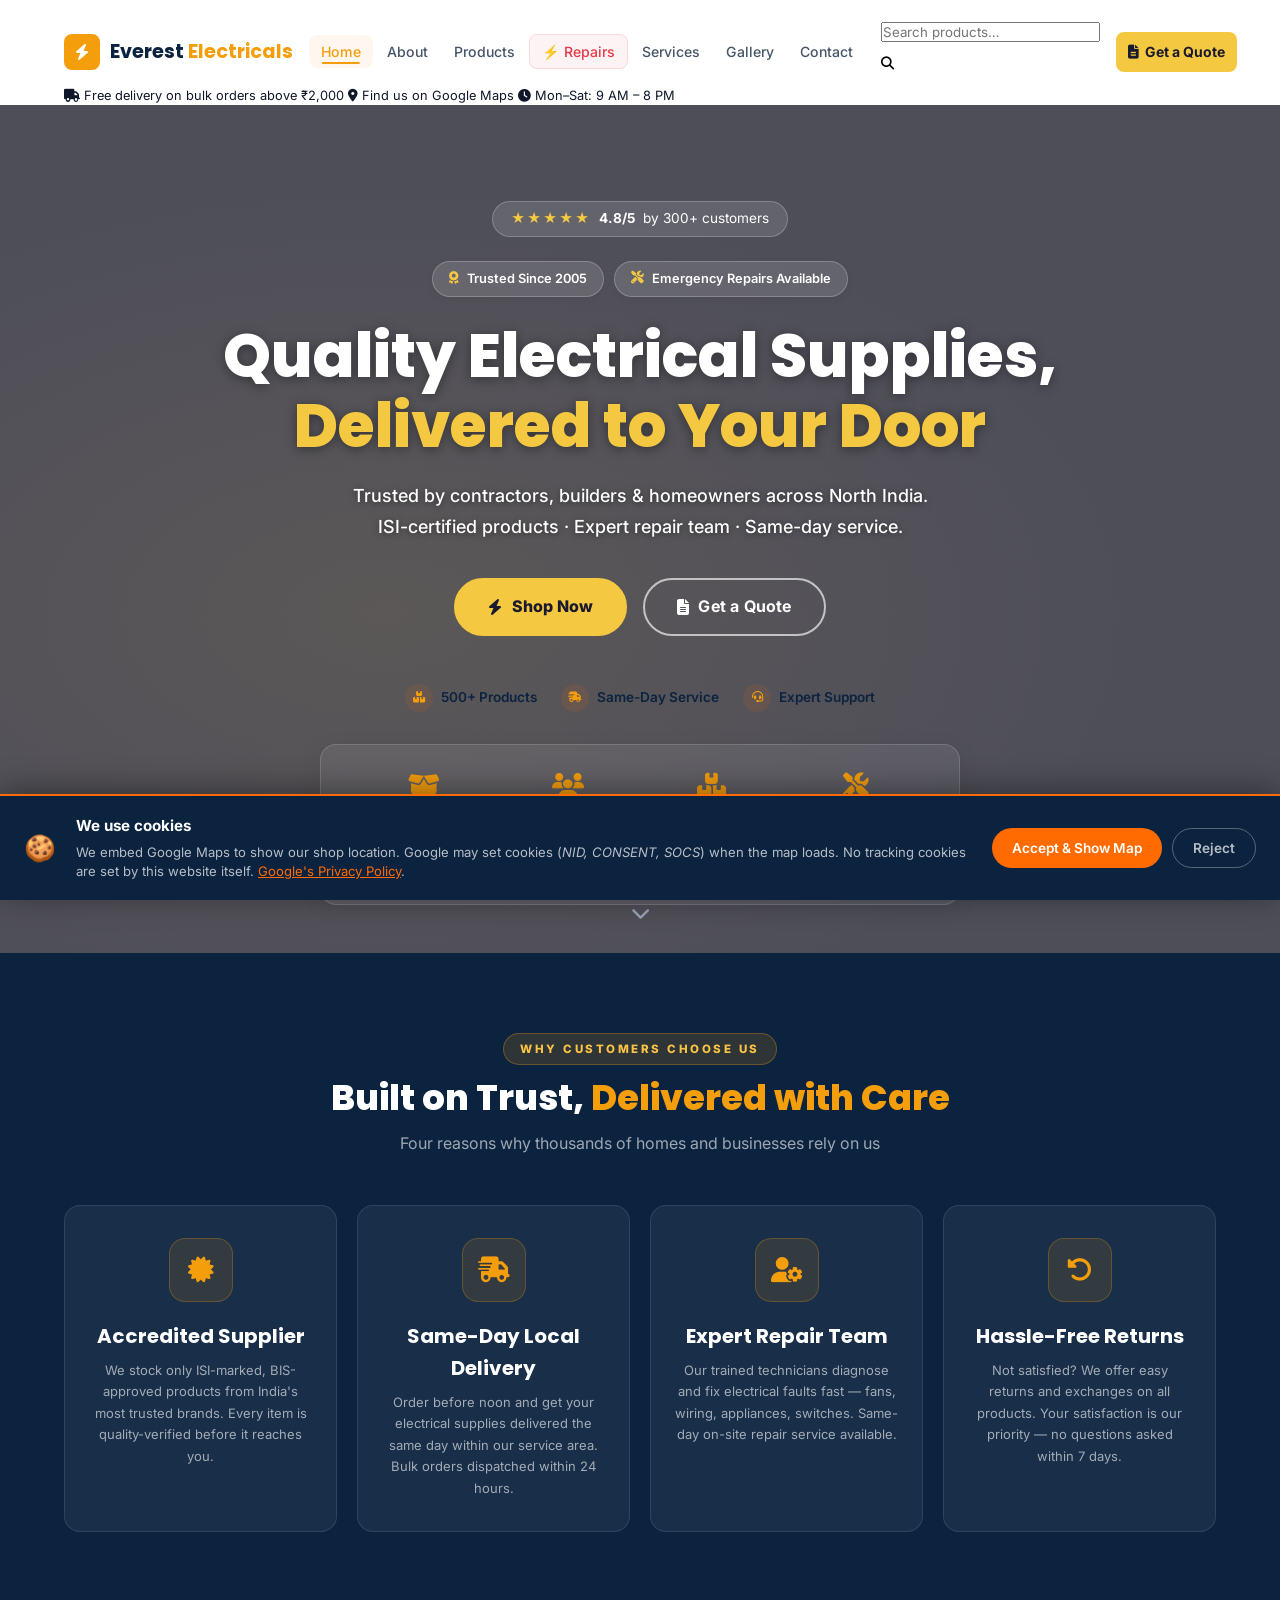
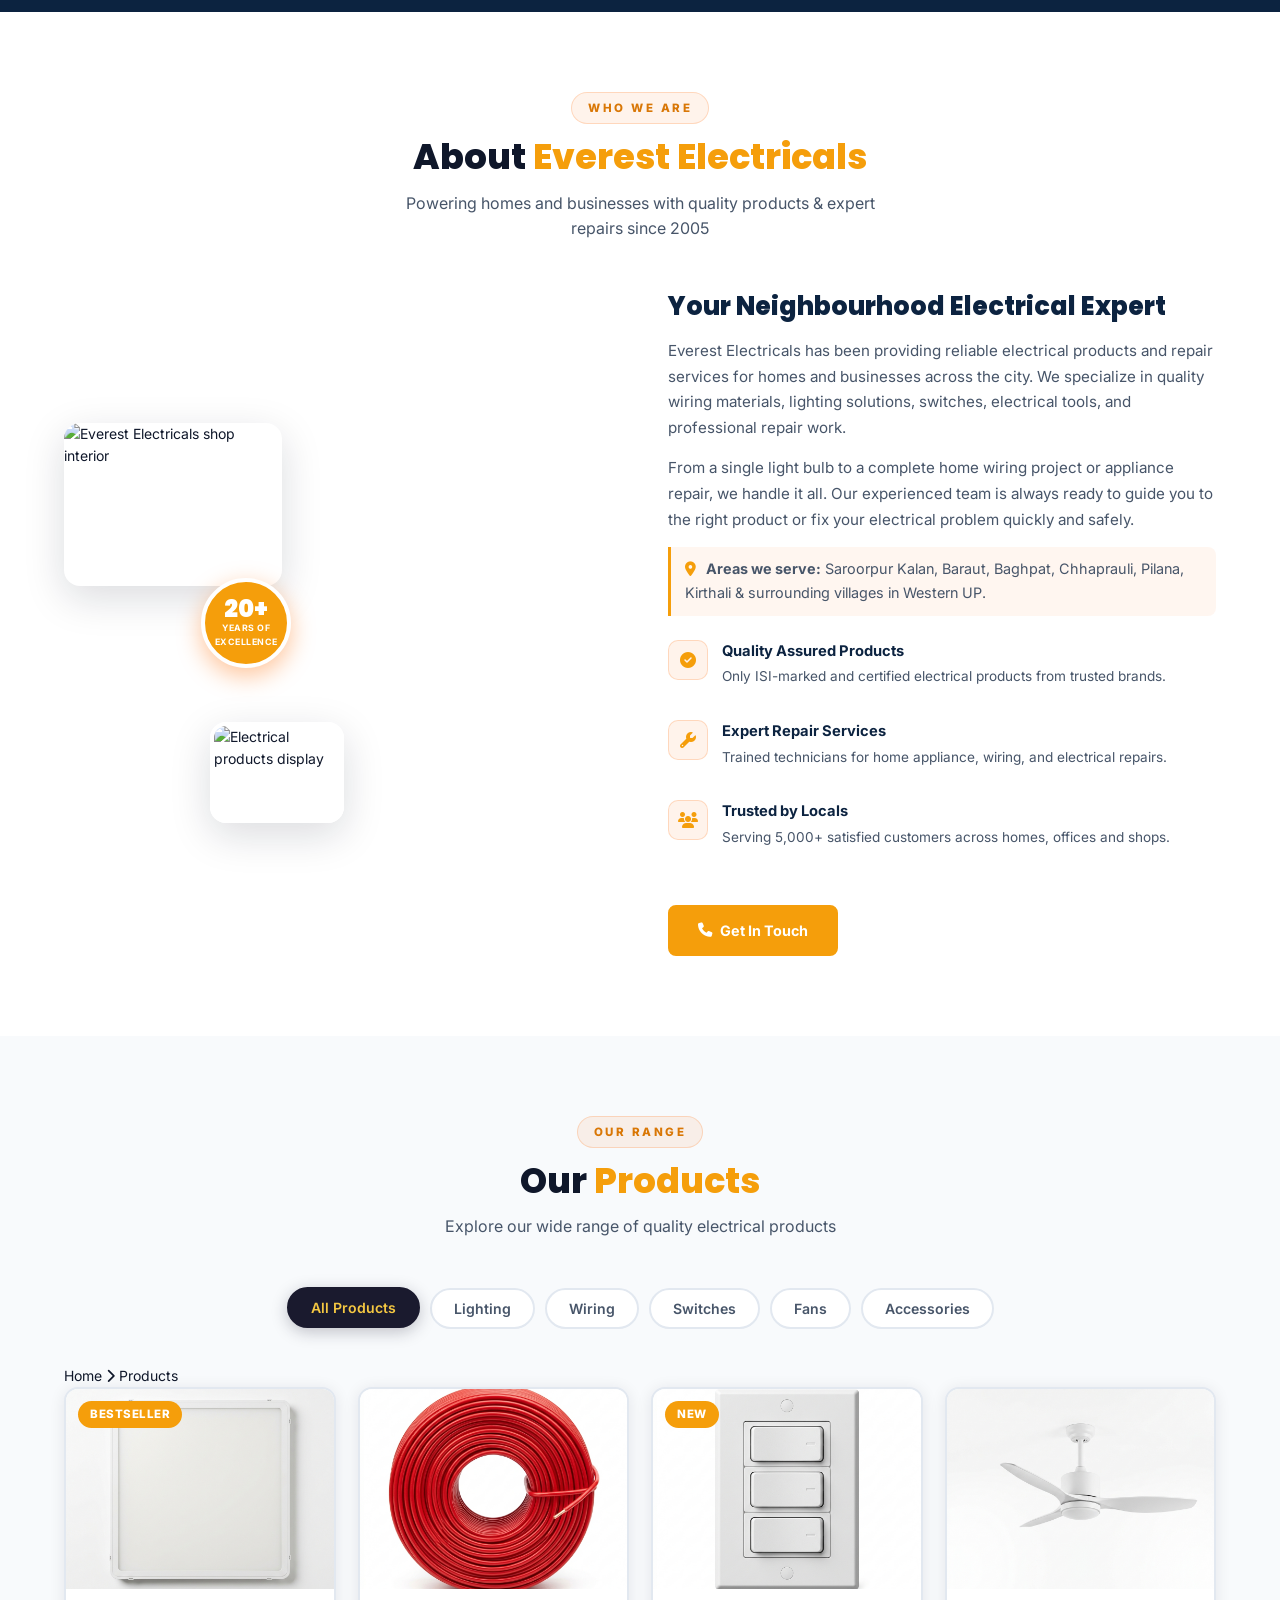
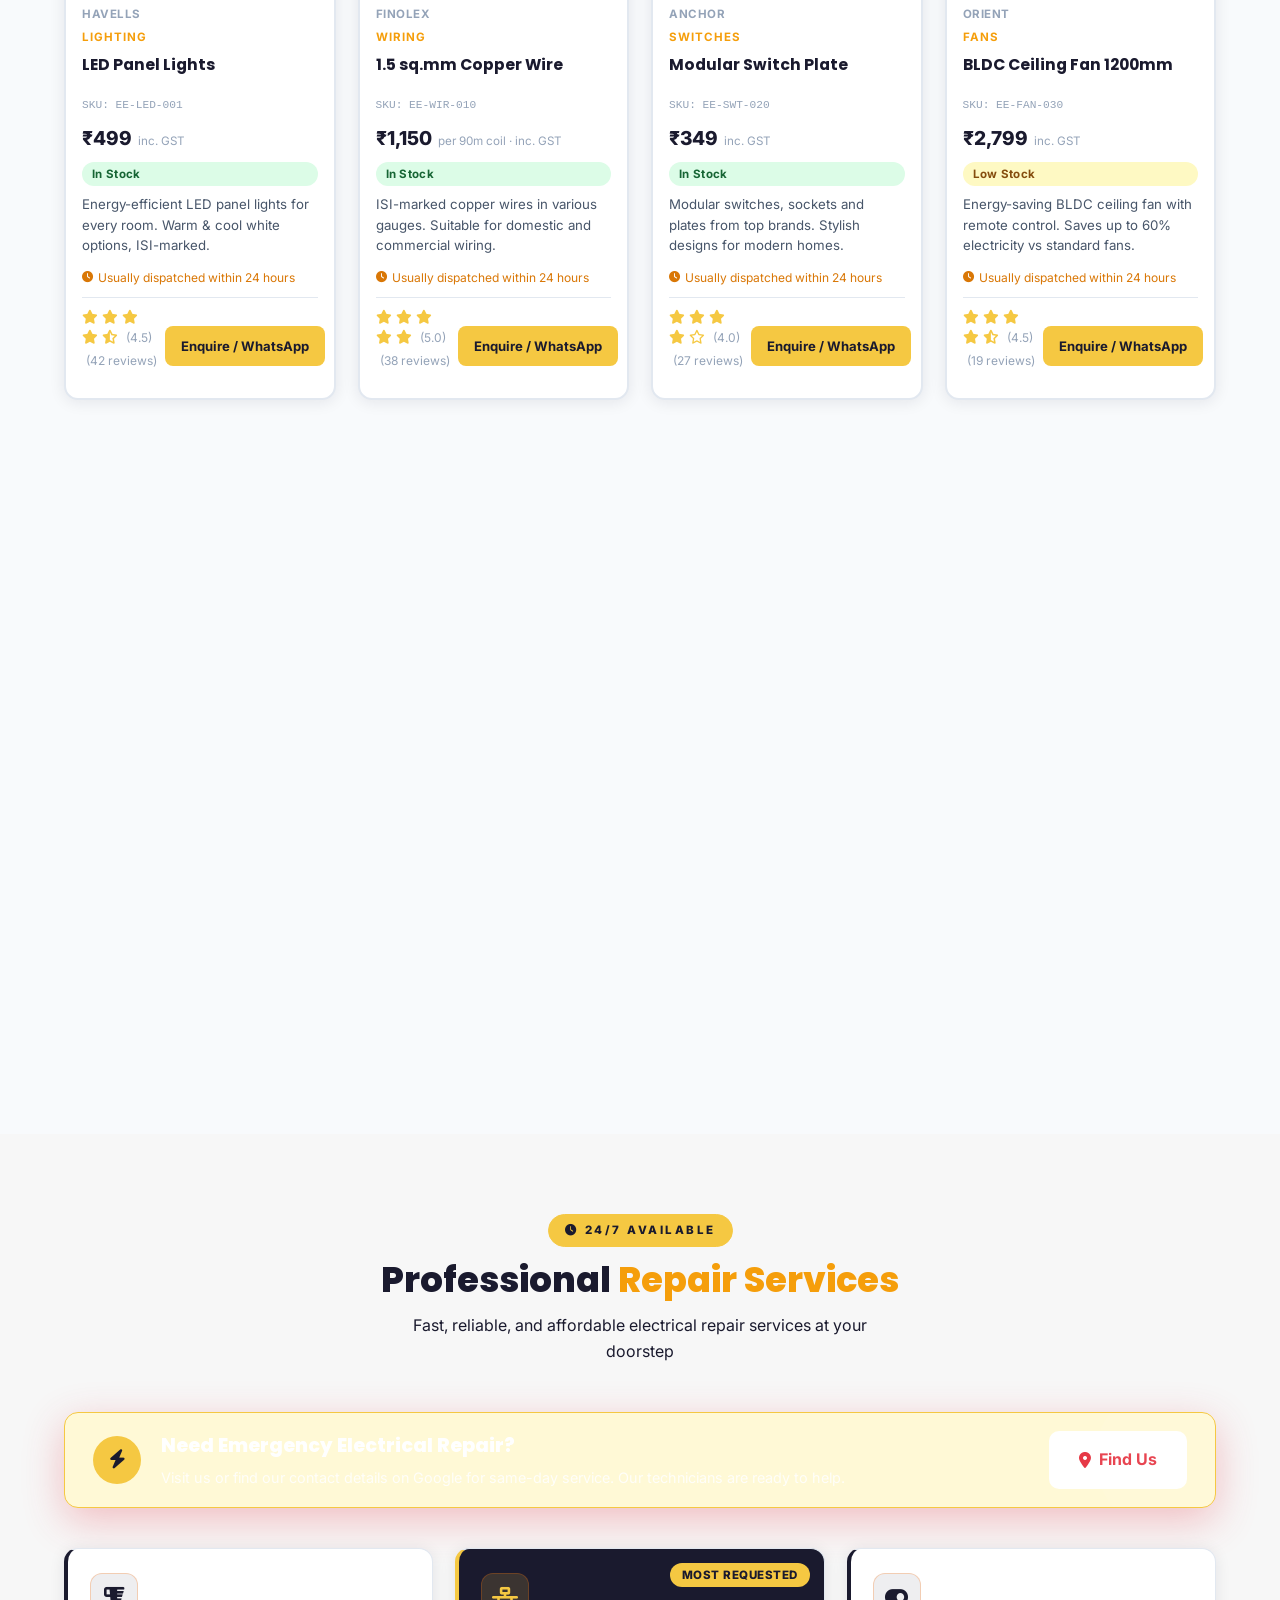
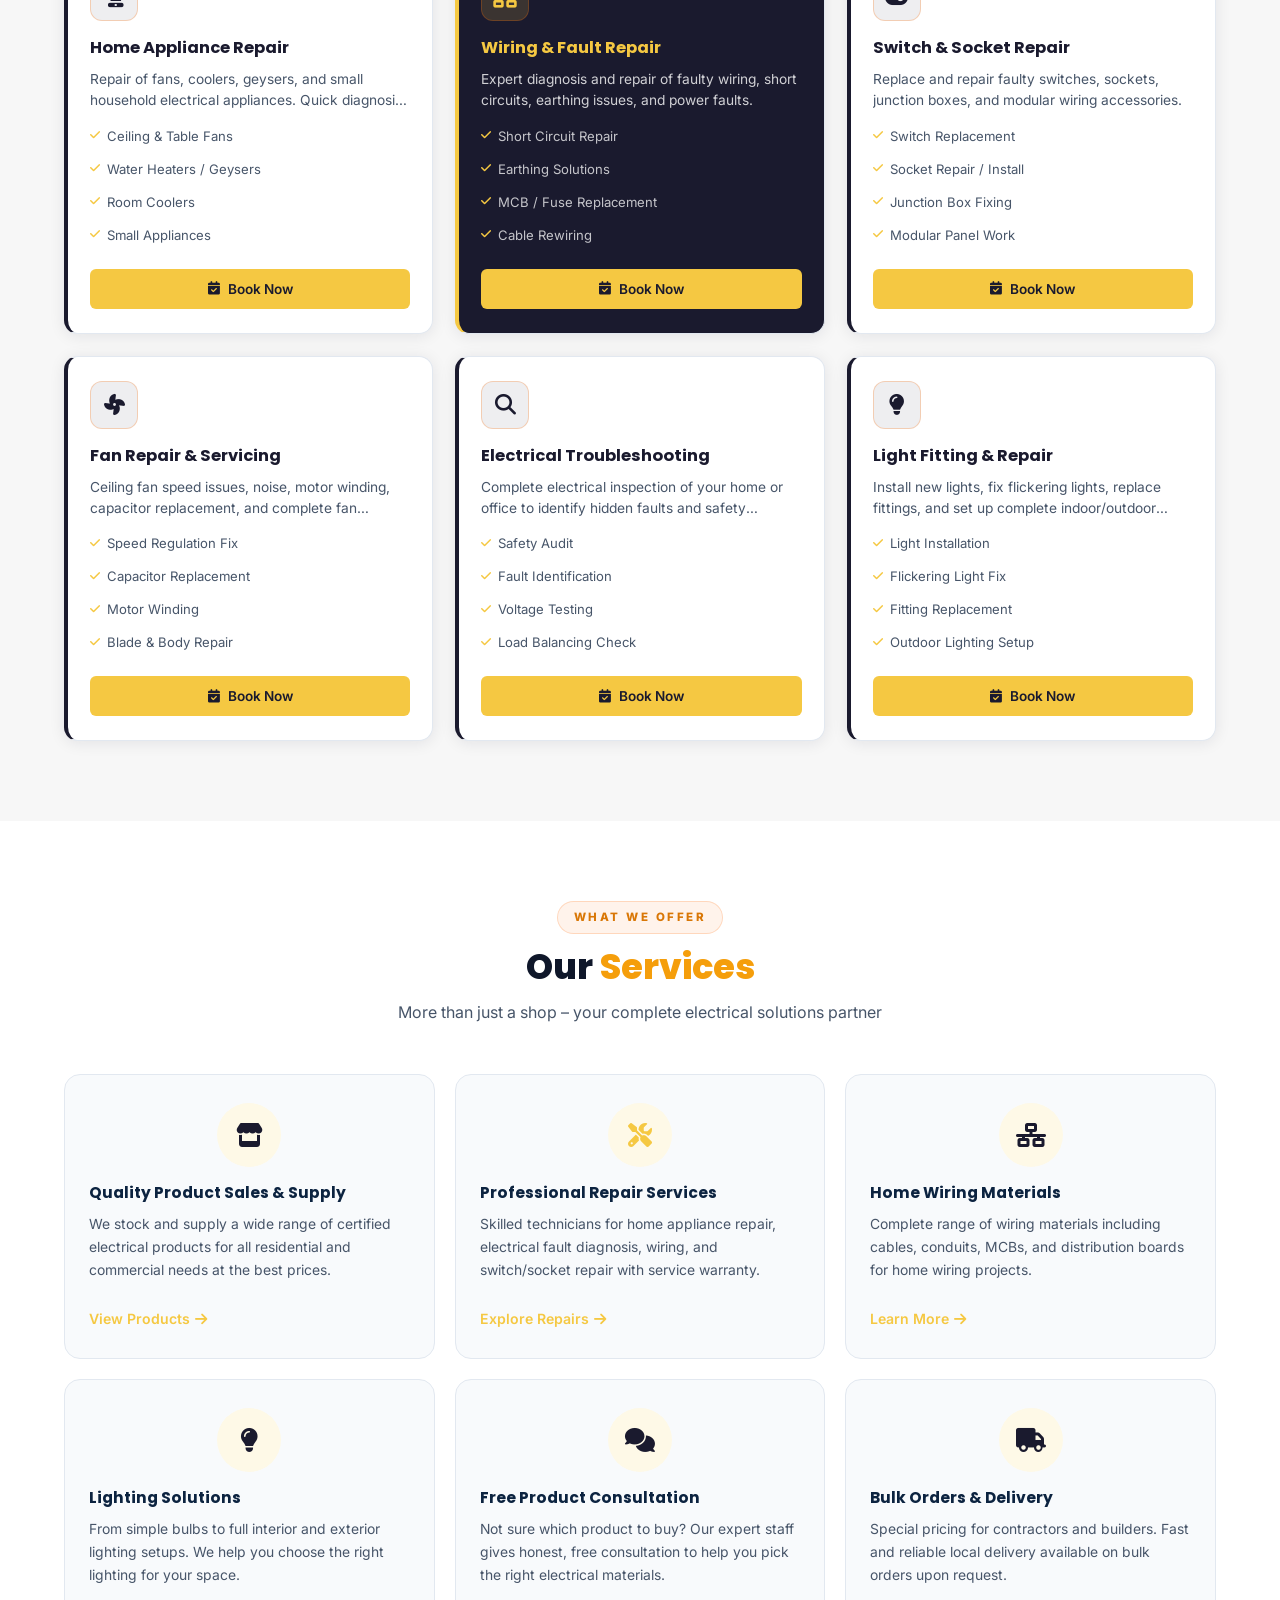
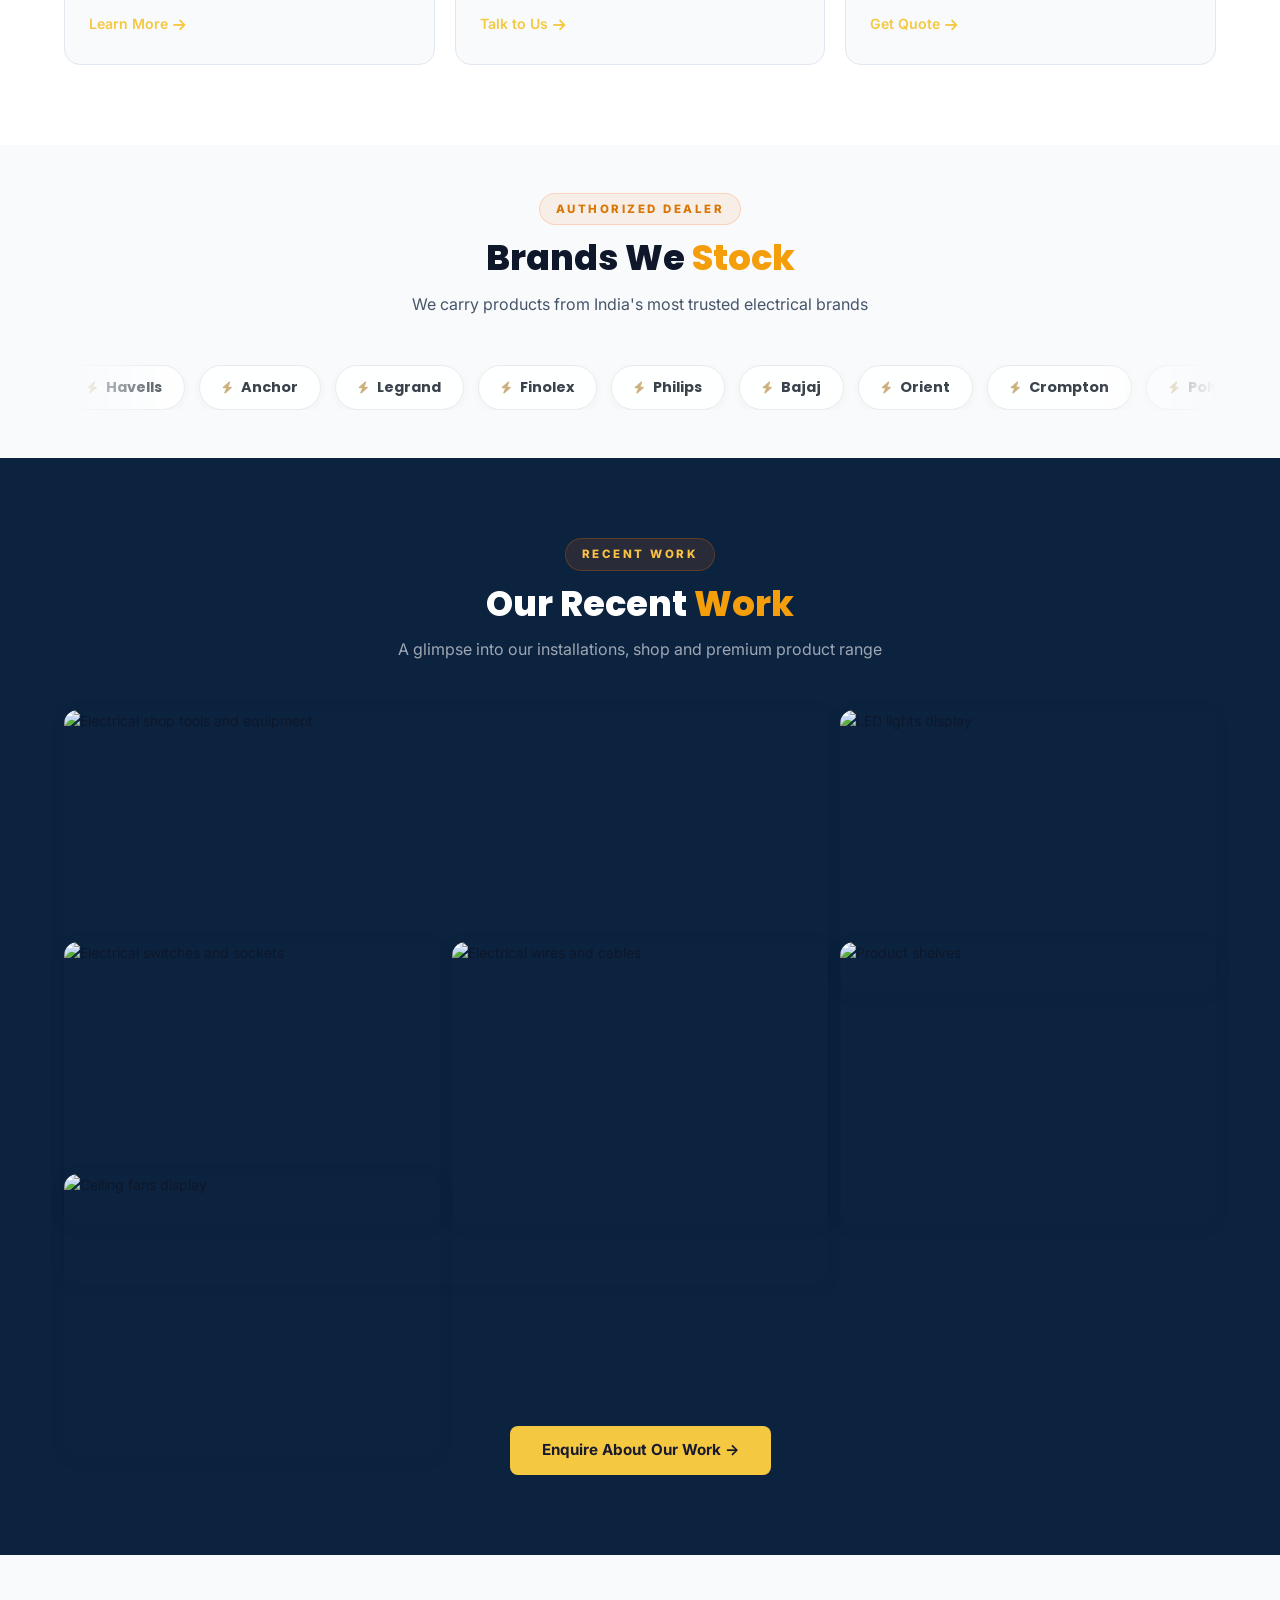
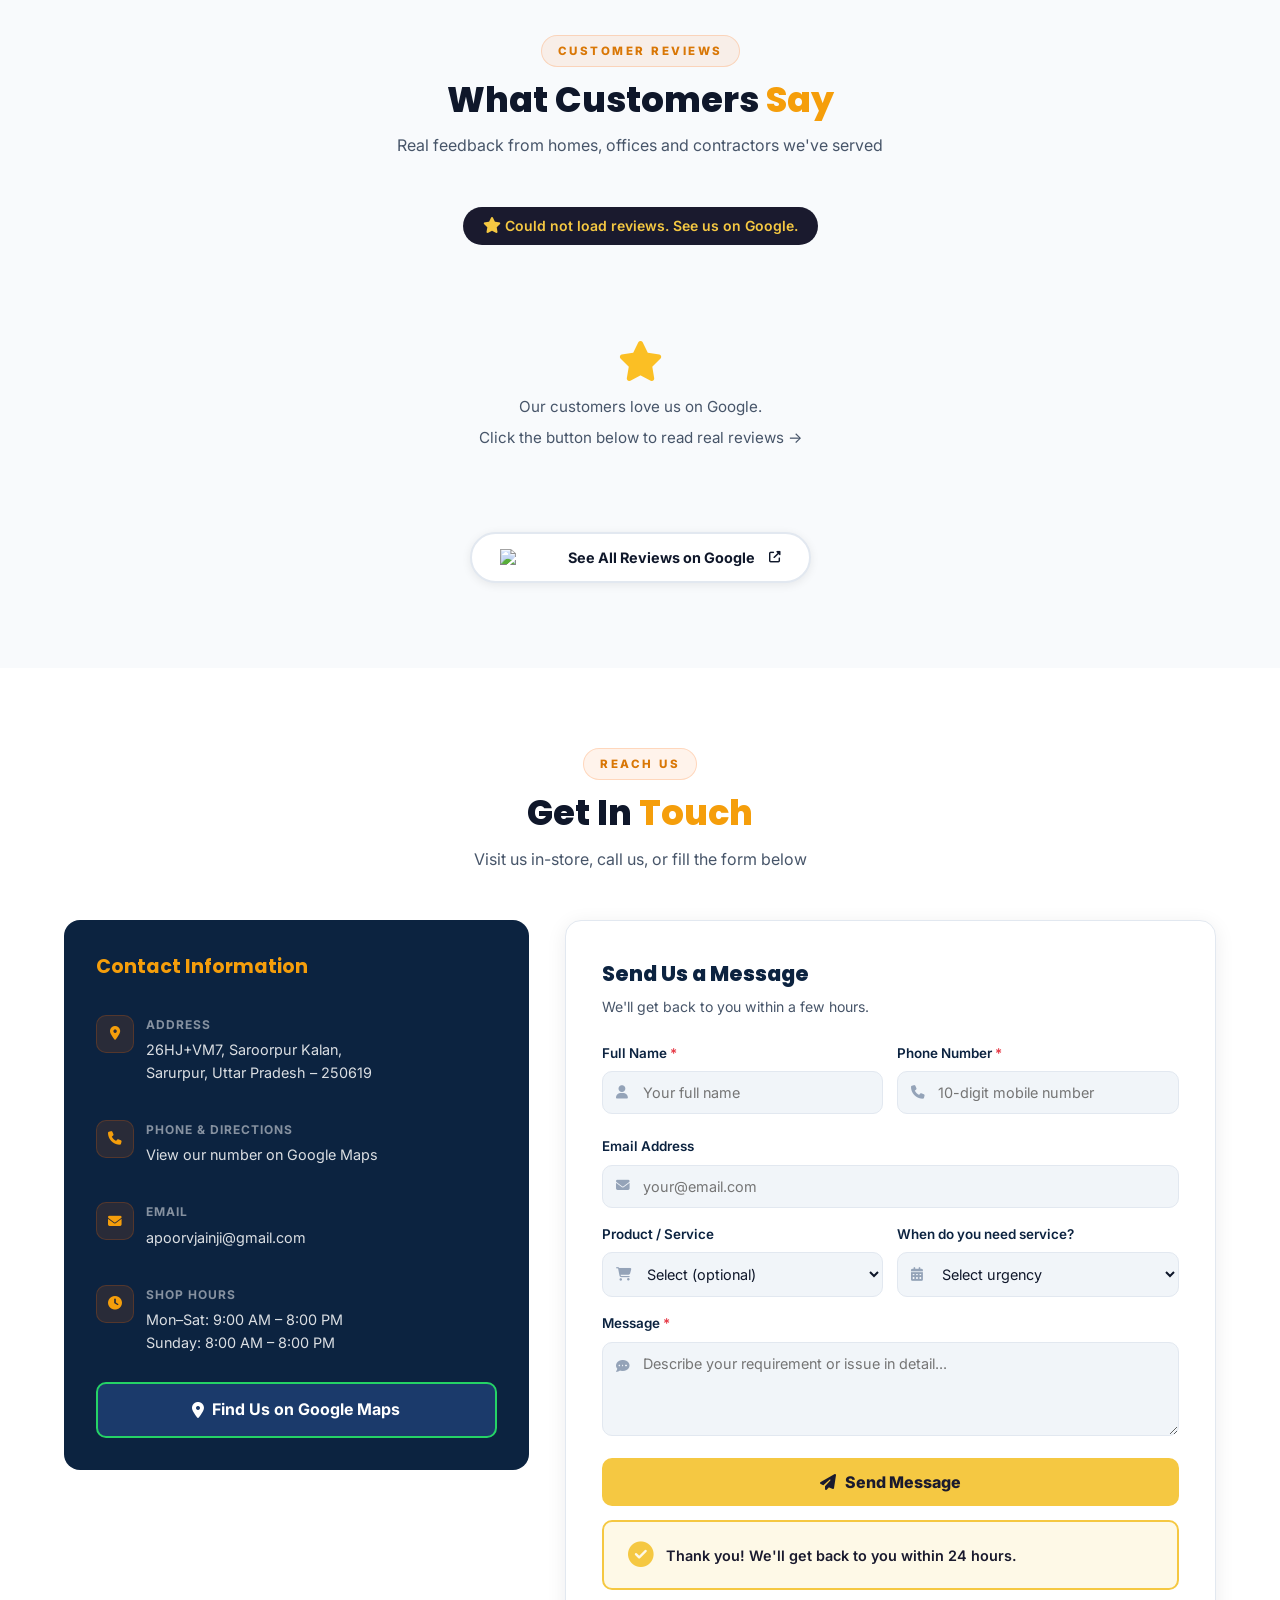
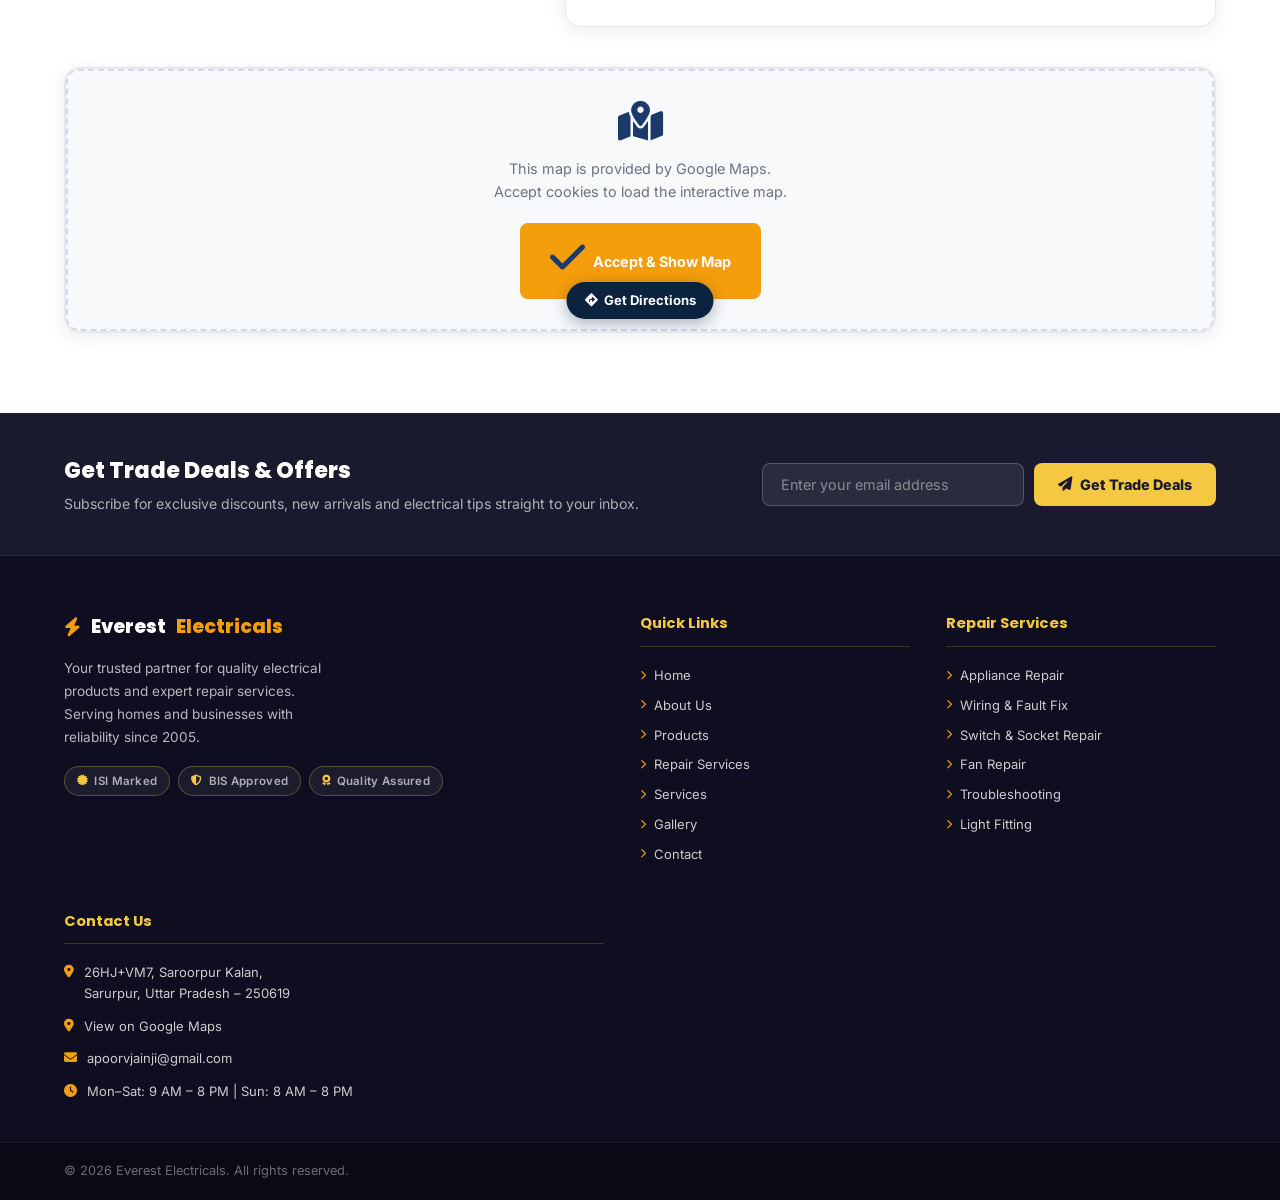
==== commit 50f421b5: "Cookies popup" ====
--- a/index.html
+++ b/index.html
@@ -4,7 +4,7 @@
   <meta charset="UTF-8" />
   <meta name="viewport" content="width=device-width, initial-scale=1.0" />
 
-  <!-- SEO Meta (FIX 7) -->
+  <!-- SEO Meta -->
   <title>Everest Electricals | Quality Electrical Supplies &amp; Repair Services India</title>
   <meta name="description" content="Everest Electricals – Your trusted electrical shop in Saroorpur Kalan, UP since 2005. ISI-certified LED lights, wires, switches, fans, MCBs &amp; expert repair services. Serving Saroorpur, Baraut, Baghpat &amp; nearby areas." />
   <meta name="keywords" content="electrical shop Saroorpur, LED lights, wires, switches, fans, electrical accessories, Everest Electricals, home wiring, appliance repair, electrician Baghpat, ISI certified" />
@@ -12,25 +12,40 @@
   <meta name="robots" content="index, follow" />
   <link rel="canonical" href="https://everest-electricals.vercel.app/" />
 
-  <!-- Open Graph (FIX 7) -->
+  <!-- Favicon -->
+  <link rel="icon" href="data:image/svg+xml,<svg xmlns='http://www.w3.org/2000/svg' viewBox='0 0 100 100'><text y='.9em' font-size='90'>⚡</text></svg>" />
+
+  <!-- Open Graph -->
   <meta property="og:title" content="Everest Electricals | Electrical Shop &amp; Repair Services" />
   <meta property="og:description" content="ISI-certified electrical products and expert repair services for homes &amp; businesses in Western UP. 20+ years of trusted service since 2005." />
   <meta property="og:type" content="website" />
   <meta property="og:url" content="https://everest-electricals.vercel.app/" />
-  <meta property="og:image" content="https://images.unsplash.com/photo-1621905251189-08b45d6a269e?w=1200&amp;q=80" />
+  <meta property="og:image" content="https://everest-electricals.vercel.app/images/og-image.jpg" />
+  <meta property="og:image:width" content="1200" />
+  <meta property="og:image:height" content="630" />
+  <meta property="og:image:alt" content="Everest Electricals – Quality Electrical Supplies &amp; Expert Repair Services" />
   <meta property="og:locale" content="en_IN" />
-
-  <!-- Fonts: only the weights we actually use (P2 – performance) -->
+  <meta property="og:site_name" content="Everest Electricals" />
+
+  <!-- Twitter Card -->
+  <meta name="twitter:card" content="summary_large_image" />
+  <meta name="twitter:title" content="Everest Electricals | Electrical Shop &amp; Repair Services" />
+  <meta name="twitter:description" content="ISI-certified electrical products and expert repair services in Western UP. 20+ years of trusted service since 2005." />
+  <meta name="twitter:image" content="https://everest-electricals.vercel.app/images/og-image.jpg" />
+  <meta name="twitter:image:alt" content="Everest Electricals – Quality Electrical Supplies" />
+
+  <!-- Fonts: only the weights we actually use -->
   <link rel="preconnect" href="https://fonts.googleapis.com" />
   <link rel="preconnect" href="https://fonts.gstatic.com" crossorigin />
   <link href="https://fonts.googleapis.com/css2?family=Inter:wght@400;600;700&family=Poppins:wght@600;700&display=swap" rel="stylesheet" />
 
-  <!-- FontAwesome loaded non-blocking (P3 – performance) -->
+  <!-- FontAwesome loaded non-blocking -->
   <link rel="stylesheet" href="https://cdnjs.cloudflare.com/ajax/libs/font-awesome/6.5.0/css/all.min.css"
         media="print" onload="this.media='all'" />
   <noscript><link rel="stylesheet" href="https://cdnjs.cloudflare.com/ajax/libs/font-awesome/6.5.0/css/all.min.css" /></noscript>
 
   <link rel="stylesheet" href="css/style.css" />
+  <link rel="stylesheet" href="css/cookies.css" />
 </head>
 <body>
 
@@ -42,18 +57,17 @@
     </div>
   </div>
 
-  <!-- ========== TOP BAR (FIX 3) ========== -->
+  <!-- ========== TOP BAR ========== -->
   <div class="topbar" id="topbar">
     <div class="topbar-inner container">
-      <!-- Hide truck & clock on mobile (M2) so only phone shows on tiny screens -->
       <span class="topbar-item topbar-hide-mobile">
         <i class="fas fa-truck"></i>
         Free delivery on bulk orders above ₹2,000
       </span>
       <span class="topbar-divider topbar-hide-mobile"></span>
       <span class="topbar-item">
-        <i class="fas fa-phone"></i>
-        Call us: <a href="tel:[YOUR-PHONE-NUMBER]">[YOUR-PHONE-NUMBER]</a>
+        <i class="fas fa-map-marker-alt"></i>
+        <a href="https://maps.app.goo.gl/WtvUxrdgJvaw3oHG8" target="_blank" rel="noopener noreferrer">Find us on Google Maps</a>
       </span>
       <span class="topbar-divider topbar-hide-mobile"></span>
       <span class="topbar-item topbar-hide-mobile">
@@ -93,8 +107,8 @@
         <a href="quote.html" class="nav-quote-btn" id="navQuoteBtn">
           <i class="fas fa-file-alt"></i> Get a Quote
         </a>
-        <a href="tel:[YOUR-PHONE-NUMBER]" class="nav-call-btn" aria-label="Call us now">
-          <i class="fas fa-phone"></i> Call Now
+        <a href="https://maps.app.goo.gl/WtvUxrdgJvaw3oHG8" class="nav-call-btn" target="_blank" rel="noopener noreferrer" aria-label="Find us on Google Maps">
+          <i class="fas fa-map-marker-alt"></i> Find Us
         </a>
         <button class="hamburger" id="hamburger" aria-label="Toggle menu" aria-expanded="false">
           <span></span><span></span><span></span>
@@ -286,7 +300,7 @@
             product or fix your electrical problem quickly and safely.
           </p>
           <p class="about-text about-service-areas">
-            <i class="fas fa-map-marker-alt" style="color:var(--accent);margin-right:6px;"></i>
+            <i class="fas fa-map-marker-alt about-map-icon"></i>
             <strong>Areas we serve:</strong> Saroorpur Kalan, Baraut, Baghpat, Chhaprauli, Pilana, Kirthali &amp; surrounding villages in Western UP.
           </p>
 
@@ -601,10 +615,10 @@
         <div class="repair-cta-icon"><i class="fas fa-bolt"></i></div>
         <div class="repair-cta-text">
           <h3>Need Emergency Electrical Repair?</h3>
-          <p>Call us immediately for same-day service. Our technicians are ready to help.</p>
-        </div>
-        <a href="tel:[YOUR-PHONE-NUMBER]" class="btn btn-repair-cta" id="repairCallBtn">
-          <i class="fas fa-phone"></i> Call Now
+          <p>Visit us or find our contact details on Google for same-day service. Our technicians are ready to help.</p>
+        </div>
+        <a href="https://maps.app.goo.gl/WtvUxrdgJvaw3oHG8" class="btn btn-repair-cta" target="_blank" rel="noopener noreferrer" id="repairCallBtn">
+          <i class="fas fa-map-marker-alt"></i> Find Us
         </a>
       </div>
 
@@ -881,9 +895,8 @@
           </div>
         </div>
       </div>
-      <!-- FIX 18: View All Projects button (B2 fix: was incorrectly pointing to #contact) -->
       <div class="gallery-view-all">
-        <a href="#gallery" class="btn-view-all">View All Projects &rarr;</a>
+        <a href="#contact" class="btn-view-all">Enquire About Our Work &rarr;</a>
       </div>
     </div>
   </section>
@@ -959,11 +972,11 @@
               </div>
             </div>
 
-            <div class="contact-detail" id="contactPhone">
+            <div class="contact-detail" id="contactGoogleMaps">
               <div class="contact-icon"><i class="fas fa-phone"></i></div>
               <div>
-                <strong>Phone</strong>
-                <p><a href="tel:[YOUR-PHONE-NUMBER]">[YOUR-PHONE-NUMBER]</a></p>
+                <strong>Phone &amp; Directions</strong>
+                <p><a href="https://maps.app.goo.gl/WtvUxrdgJvaw3oHG8" target="_blank" rel="noopener noreferrer">View our number on Google Maps</a></p>
               </div>
             </div>
 
@@ -985,8 +998,8 @@
             </div>
 
             <div class="contact-social" style="margin-top: 15px;">
-              <a href="https://wa.me/[YOUR-WHATSAPP-DIGITS]" class="btn btn-whatsapp" target="_blank" rel="noopener" aria-label="WhatsApp" style="width: 100%; justify-content: center; font-size: 1rem;">
-                <i class="fab fa-whatsapp"></i> Chat with us on WhatsApp
+              <a href="https://maps.app.goo.gl/WtvUxrdgJvaw3oHG8" class="btn btn-whatsapp" target="_blank" rel="noopener noreferrer" style="width: 100%; justify-content: center; font-size: 1rem; background: #1B3A6B;">
+                <i class="fas fa-map-marker-alt"></i> Find Us on Google Maps
               </a>
             </div>
           </div>
@@ -1102,17 +1115,25 @@
         </div>
       </div>
 
-      <!-- Map — Live Google Maps embed (Full Width) -->
+      <!-- Map — consent-gated Google Maps embed -->
       <div class="map-wrapper" id="mapWrapper" style="margin-top: 40px;">
+        <!-- Map loads after cookie consent is accepted (see cookies.js) -->
+        <div id="mapConsentPlaceholder" class="map-consent-placeholder">
+          <i class="fas fa-map-marked-alt"></i>
+          <p>This map is provided by Google Maps.<br>Accept cookies to load the interactive map.</p>
+          <button class="btn btn-primary" onclick="window.cookieConsent && window.cookieConsent.accept(); document.getElementById('mapConsentPlaceholder').style.display='none'; loadConsentedMap();" style="margin-top: 12px;">
+            <i class="fas fa-check"></i> Accept &amp; Show Map
+          </button>
+        </div>
         <iframe
           id="shopMapEmbed"
-          src="https://maps.google.com/maps?q=Everest+Electricals,+Saroorpur+Kalan,+Uttar+Pradesh+250619&t=&z=17&ie=UTF8&iwloc=&output=embed"
-          width="100%" height="350" style="border:0;" allowfullscreen="" loading="lazy"
+          data-src="https://maps.google.com/maps?q=Everest+Electricals,+Saroorpur+Kalan,+Uttar+Pradesh+250619&t=&z=17&ie=UTF8&iwloc=&output=embed"
+          width="100%" height="350" style="border:0; display:none;" allowfullscreen="" loading="lazy"
           referrerpolicy="no-referrer-when-downgrade"
           title="Everest Electricals Location – Saroorpur Kalan, UP">
         </iframe>
         <a href="https://maps.app.goo.gl/WtvUxrdgJvaw3oHG8"
-           target="_blank" rel="noopener"
+           target="_blank" rel="noopener noreferrer"
            class="map-open-link" aria-label="Open in Google Maps">
           <i class="fas fa-directions"></i> Get Directions
         </a>
@@ -1154,11 +1175,11 @@
           </a>
           <p>Your trusted partner for quality electrical products and expert repair services. Serving homes and businesses with reliability since 2005.</p>
 
-          <!-- Accreditation badges (FIX 5) -->
+          <!-- Accreditation badges -->
           <div class="footer-accred">
             <span class="accred-badge"><i class="fas fa-certificate"></i> ISI Marked</span>
             <span class="accred-badge"><i class="fas fa-shield-alt"></i> BIS Approved</span>
-            <span class="accred-badge"><i class="fas fa-award"></i> ISO 9001</span>
+            <span class="accred-badge"><i class="fas fa-award"></i> Quality Assured</span>
           </div>
         </div>
 
@@ -1195,8 +1216,8 @@
               <span>26HJ+VM7, Saroorpur Kalan,<br>Sarurpur, Uttar Pradesh – 250619</span>
             </li>
             <li>
-              <i class="fas fa-phone"></i>
-              <a href="tel:[YOUR-PHONE-NUMBER]">[YOUR-PHONE-NUMBER]</a>
+              <i class="fas fa-map-marker-alt"></i>
+              <a href="https://maps.app.goo.gl/WtvUxrdgJvaw3oHG8" target="_blank" rel="noopener noreferrer">View on Google Maps</a>
             </li>
             <li>
               <i class="fas fa-envelope"></i>
@@ -1220,11 +1241,11 @@
     </div>
   </footer>
 
-  <!-- ========== FLOATING WHATSAPP BUTTON ========== -->
-  <a href="https://wa.me/[YOUR-WHATSAPP-DIGITS]" class="whatsapp-float" target="_blank" rel="noopener"
-     aria-label="Chat on WhatsApp" id="whatsappFloat">
-    <i class="fab fa-whatsapp"></i>
-    <span class="wa-tooltip">Chat with us!</span>
+  <!-- ========== FLOATING CONTACT BUTTON ========== -->
+  <a href="mailto:apoorvjainji@gmail.com" class="whatsapp-float" rel="noopener"
+     aria-label="Email us" id="whatsappFloat">
+    <i class="fas fa-envelope"></i>
+    <span class="wa-tooltip">Email Us!</span>
   </a>
 
   <!-- ========== SCROLL TO TOP BUTTON ========== -->
@@ -1232,15 +1253,15 @@
     <i class="fas fa-chevron-up"></i>
   </button>
 
-  <!-- ========== MOBILE FLOATING HELP BAR (FIX 6 & 8) ========== -->
+  <!-- ========== MOBILE FLOATING HELP BAR ========== -->
   <div class="mobile-help-bar" id="mobileHelpBar">
     <div class="mobile-help-inner">
       <div class="mobile-help-text">
-        <strong>📞 Need help?</strong>
+        <strong>📍 Need help?</strong>
         We're open Mon–Sat 9 AM – 8 PM
       </div>
-      <a href="tel:[YOUR-PHONE-NUMBER]" class="btn-mobile-call" id="mobileCallBtn">
-        <i class="fas fa-phone"></i> Call Us
+      <a href="https://maps.app.goo.gl/WtvUxrdgJvaw3oHG8" class="btn-mobile-call" id="mobileCallBtn" target="_blank" rel="noopener noreferrer">
+        <i class="fas fa-map-marker-alt"></i> Find Us
       </a>
     </div>
   </div>
@@ -1254,28 +1275,30 @@
       <p id="modalProductName" class="modal-product-name">LED Lights</p>
       <p id="modalDesc">Interested in this product? Contact us directly:</p>
       <div class="modal-actions">
-        <a href="https://wa.me/[YOUR-WHATSAPP-DIGITS]" class="btn btn-whatsapp" target="_blank" id="modalWhatsapp">
-          <i class="fab fa-whatsapp"></i> WhatsApp
+        <a href="mailto:apoorvjainji@gmail.com" class="btn btn-whatsapp" id="modalEmail">
+          <i class="fas fa-envelope"></i> Email Us
         </a>
-        <a href="tel:[YOUR-PHONE-NUMBER]" class="btn btn-call" id="modalCall">
-          <i class="fas fa-phone"></i> Call Us
+        <a href="https://maps.app.goo.gl/WtvUxrdgJvaw3oHG8" class="btn btn-call" id="modalMaps" target="_blank" rel="noopener noreferrer">
+          <i class="fas fa-map-marker-alt"></i> Find Us
         </a>
       </div>
       <p class="modal-alt">Or <a href="#contact" onclick="closeModal()">send us a message</a> using the contact form.</p>
     </div>
   </div>
 
-  <!-- ========== JSON-LD PRODUCT SCHEMA (FIX 7) ========== -->
+  <!-- ========== JSON-LD STRUCTURED DATA ========== -->
   <script type="application/ld+json">
   {
     "@context": "https://schema.org",
     "@graph": [
       {
-        "@type": "LocalBusiness",
+        "@type": "ElectricalContractor",
+        "@id": "https://everest-electricals.vercel.app/#business",
         "name": "Everest Electricals",
         "description": "ISI-certified electrical shop offering quality products and expert repair services in Saroorpur Kalan, UP since 2005.",
         "url": "https://everest-electricals.vercel.app/",
-        "telephone": "[YOUR-PHONE-NUMBER]",
+        "email": "apoorvjainji@gmail.com",
+        "image": "https://everest-electricals.vercel.app/images/og-image.jpg",
         "address": {
           "@type": "PostalAddress",
           "streetAddress": "26HJ+VM7, Saroorpur Kalan",
@@ -1284,8 +1307,67 @@
           "postalCode": "250619",
           "addressCountry": "IN"
         },
-        "openingHours": ["Mo-Sa 09:00-20:00", "Su 08:00-20:00"],
-        "priceRange": "₹"
+        "geo": {
+          "@type": "GeoCoordinates",
+          "latitude": "29.1000",
+          "longitude": "77.2167"
+        },
+        "hasMap": "https://maps.app.goo.gl/WtvUxrdgJvaw3oHG8",
+        "openingHoursSpecification": [
+          { "@type": "OpeningHoursSpecification", "dayOfWeek": ["Monday","Tuesday","Wednesday","Thursday","Friday","Saturday"], "opens": "09:00", "closes": "20:00" },
+          { "@type": "OpeningHoursSpecification", "dayOfWeek": "Sunday", "opens": "08:00", "closes": "20:00" }
+        ],
+        "aggregateRating": {
+          "@type": "AggregateRating",
+          "ratingValue": "4.8",
+          "reviewCount": "300",
+          "bestRating": "5",
+          "worstRating": "1"
+        },
+        "priceRange": "₹",
+        "areaServed": ["Saroorpur Kalan", "Baraut", "Baghpat", "Chhaprauli", "Pilana", "Kirthali"]
+      },
+      {
+        "@type": "BreadcrumbList",
+        "itemListElement": [
+          { "@type": "ListItem", "position": 1, "name": "Home", "item": "https://everest-electricals.vercel.app/" },
+          { "@type": "ListItem", "position": 2, "name": "Products", "item": "https://everest-electricals.vercel.app/#products" }
+        ]
+      },
+      {
+        "@type": "FAQPage",
+        "mainEntity": [
+          {
+            "@type": "Question",
+            "name": "Do you offer home appliance repair services?",
+            "acceptedAnswer": { "@type": "Answer", "text": "Yes. We repair ceiling fans, table fans, water heaters, geysers, room coolers, and small household electrical appliances with same-day service available." }
+          },
+          {
+            "@type": "Question",
+            "name": "What areas do you serve for electrical repair?",
+            "acceptedAnswer": { "@type": "Answer", "text": "We serve Saroorpur Kalan, Baraut, Baghpat, Chhaprauli, Pilana, Kirthali and surrounding villages in Western Uttar Pradesh." }
+          },
+          {
+            "@type": "Question",
+            "name": "Are your electrical products ISI certified?",
+            "acceptedAnswer": { "@type": "Answer", "text": "Yes. We stock only ISI-marked, BIS-approved products from India's most trusted brands including Havells, Finolex, Legrand, Anchor, Philips, Bajaj, Orient, Crompton, Polycab and Syska." }
+          },
+          {
+            "@type": "Question",
+            "name": "Do you offer same-day delivery?",
+            "acceptedAnswer": { "@type": "Answer", "text": "Yes. Order before noon and get same-day delivery within our service area. Bulk orders are dispatched within 24 hours." }
+          },
+          {
+            "@type": "Question",
+            "name": "What is your return policy?",
+            "acceptedAnswer": { "@type": "Answer", "text": "We offer hassle-free returns and exchanges on all products within 7 days of purchase, no questions asked." }
+          },
+          {
+            "@type": "Question",
+            "name": "Do you do wiring and fault repair?",
+            "acceptedAnswer": { "@type": "Answer", "text": "Yes. Our expert technicians handle short circuit repair, earthing solutions, MCB/fuse replacement, cable rewiring, and full electrical troubleshooting for homes and offices." }
+          }
+        ]
       },
       {
         "@type": "Product",
@@ -1335,6 +1417,8 @@
 
   <!-- P3: script deferred so it never blocks rendering -->
   <script src="js/script.js" defer></script>
+  <!-- Cookie consent — loads after main script -->
+  <script src="js/cookies.js" defer></script>
 
   <!-- ============================================================
        GOOGLE REVIEWS LOADER
--- a/css/cookies.css
+++ b/css/cookies.css
@@ -0,0 +1,142 @@
+/* ========================================
+   COOKIE CONSENT BANNER — Everest Electricals
+   ======================================== */
+
+/* ---- Banner ---- */
+#cookieBanner {
+  position: fixed;
+  bottom: 0;
+  left: 0;
+  right: 0;
+  z-index: 9999;
+  background: #0C2340;
+  border-top: 2px solid #FF6B00;
+  padding: 18px 24px;
+  display: flex;
+  align-items: center;
+  gap: 20px;
+  flex-wrap: wrap;
+  box-shadow: 0 -4px 30px rgba(0,0,0,0.4);
+  transform: translateY(100%);
+  transition: transform 0.4s cubic-bezier(0.22, 1, 0.36, 1);
+  font-family: 'Inter', sans-serif;
+}
+
+#cookieBanner.visible {
+  transform: translateY(0);
+}
+
+.cookie-icon {
+  font-size: 1.6rem;
+  flex-shrink: 0;
+}
+
+.cookie-text {
+  flex: 1;
+  min-width: 200px;
+}
+
+.cookie-text strong {
+  display: block;
+  color: #fff;
+  font-size: 0.95rem;
+  margin-bottom: 4px;
+}
+
+.cookie-text p {
+  color: rgba(255,255,255,0.7);
+  font-size: 0.82rem;
+  margin: 0;
+  line-height: 1.5;
+}
+
+.cookie-text a {
+  color: #FF6B00;
+  text-decoration: underline;
+}
+
+.cookie-actions {
+  display: flex;
+  gap: 10px;
+  flex-shrink: 0;
+  flex-wrap: wrap;
+}
+
+.cookie-btn {
+  padding: 10px 20px;
+  border-radius: 50px;
+  font-size: 0.85rem;
+  font-weight: 600;
+  cursor: pointer;
+  border: none;
+  transition: all 0.2s ease;
+  white-space: nowrap;
+}
+
+.cookie-btn--accept {
+  background: #FF6B00;
+  color: #fff;
+}
+.cookie-btn--accept:hover {
+  background: #e05e00;
+  transform: translateY(-1px);
+}
+
+.cookie-btn--reject {
+  background: transparent;
+  color: rgba(255,255,255,0.7);
+  border: 1px solid rgba(255,255,255,0.3);
+}
+.cookie-btn--reject:hover {
+  border-color: rgba(255,255,255,0.6);
+  color: #fff;
+}
+
+/* ---- Map consent placeholder ---- */
+.map-consent-placeholder {
+  display: flex;
+  flex-direction: column;
+  align-items: center;
+  justify-content: center;
+  min-height: 220px;
+  background: #f8f9fb;
+  border: 2px dashed #d1d9e6;
+  border-radius: 12px;
+  color: #6b7280;
+  text-align: center;
+  padding: 30px;
+  gap: 8px;
+}
+
+.map-consent-placeholder i {
+  font-size: 2.5rem;
+  color: #1B3A6B;
+  margin-bottom: 8px;
+}
+
+.map-consent-placeholder p {
+  font-size: 0.9rem;
+  line-height: 1.6;
+  margin: 0;
+}
+
+/* ---- Inline style fix for about map icon ---- */
+.about-map-icon {
+  color: var(--accent, #FF6B00);
+  margin-right: 6px;
+}
+
+@media (max-width: 640px) {
+  #cookieBanner {
+    flex-direction: column;
+    align-items: flex-start;
+    gap: 14px;
+  }
+  .cookie-actions {
+    width: 100%;
+  }
+  .cookie-btn {
+    flex: 1;
+    text-align: center;
+  }
+}
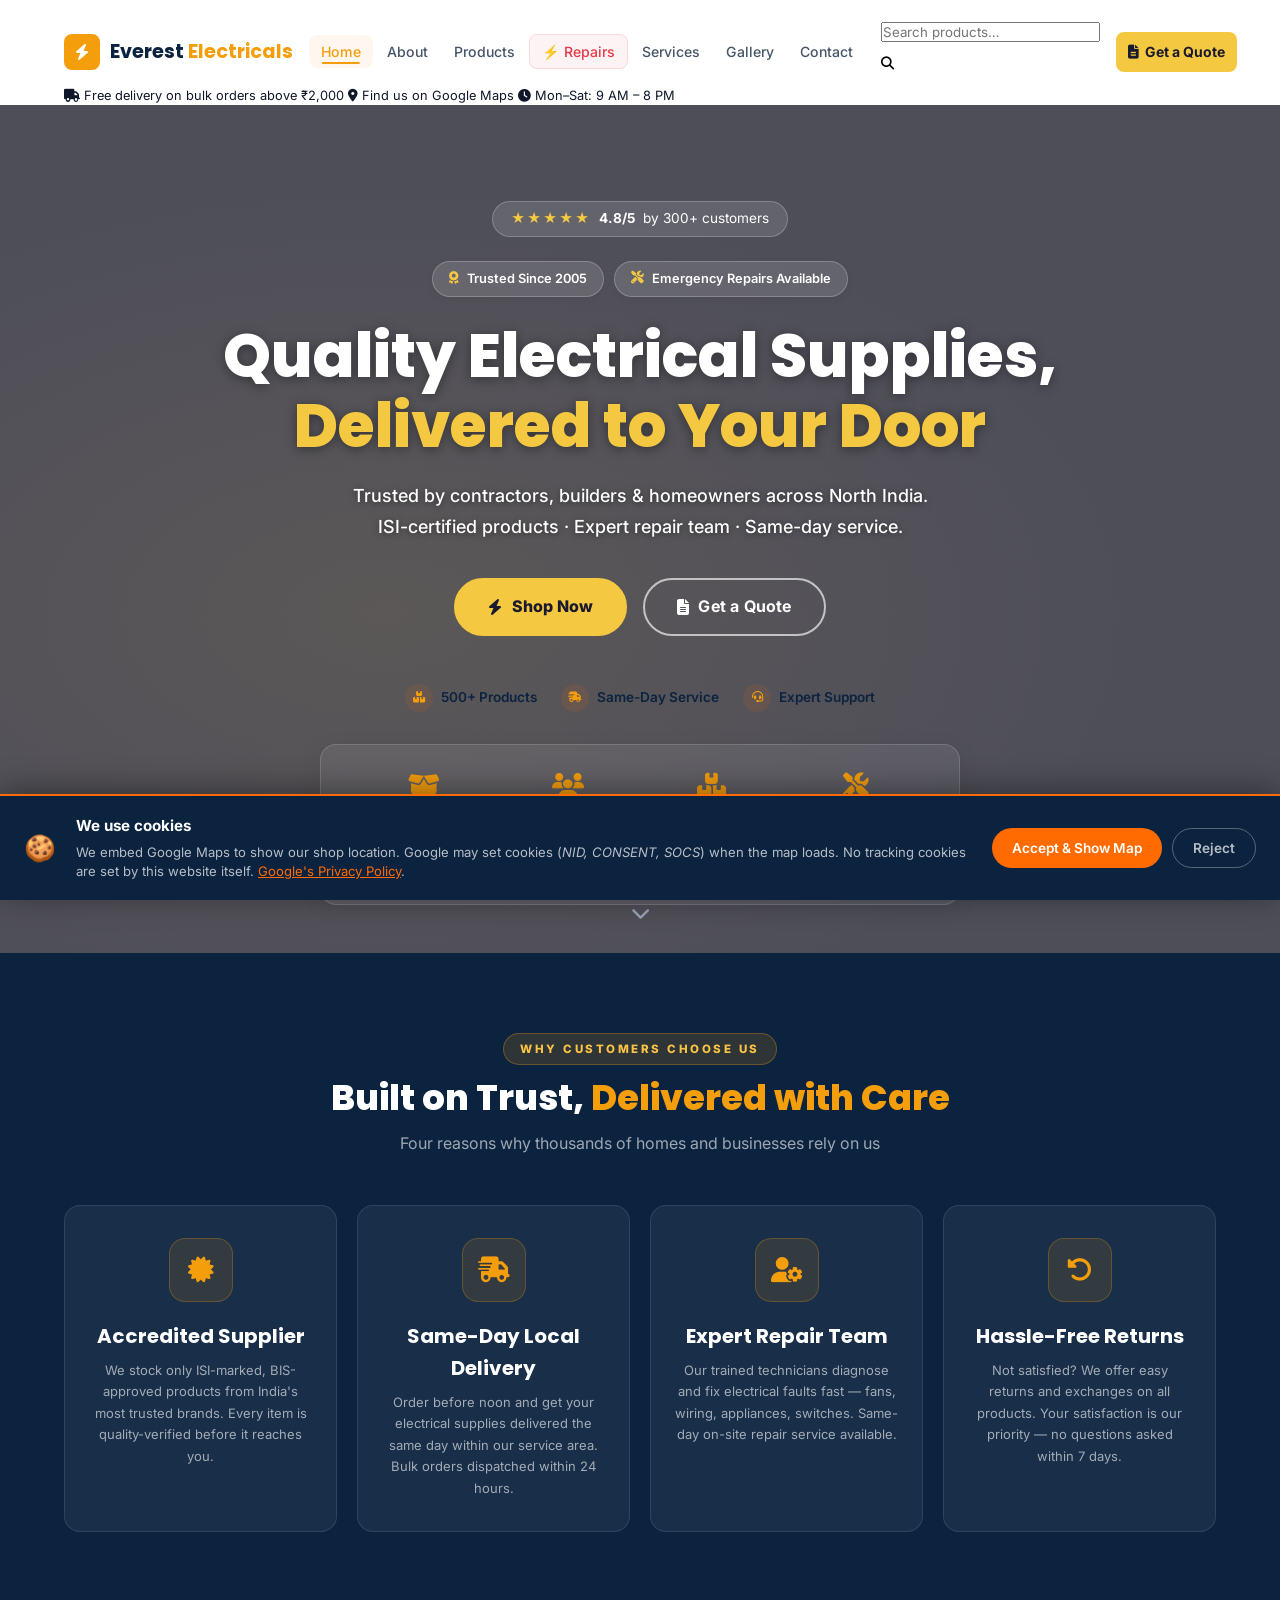
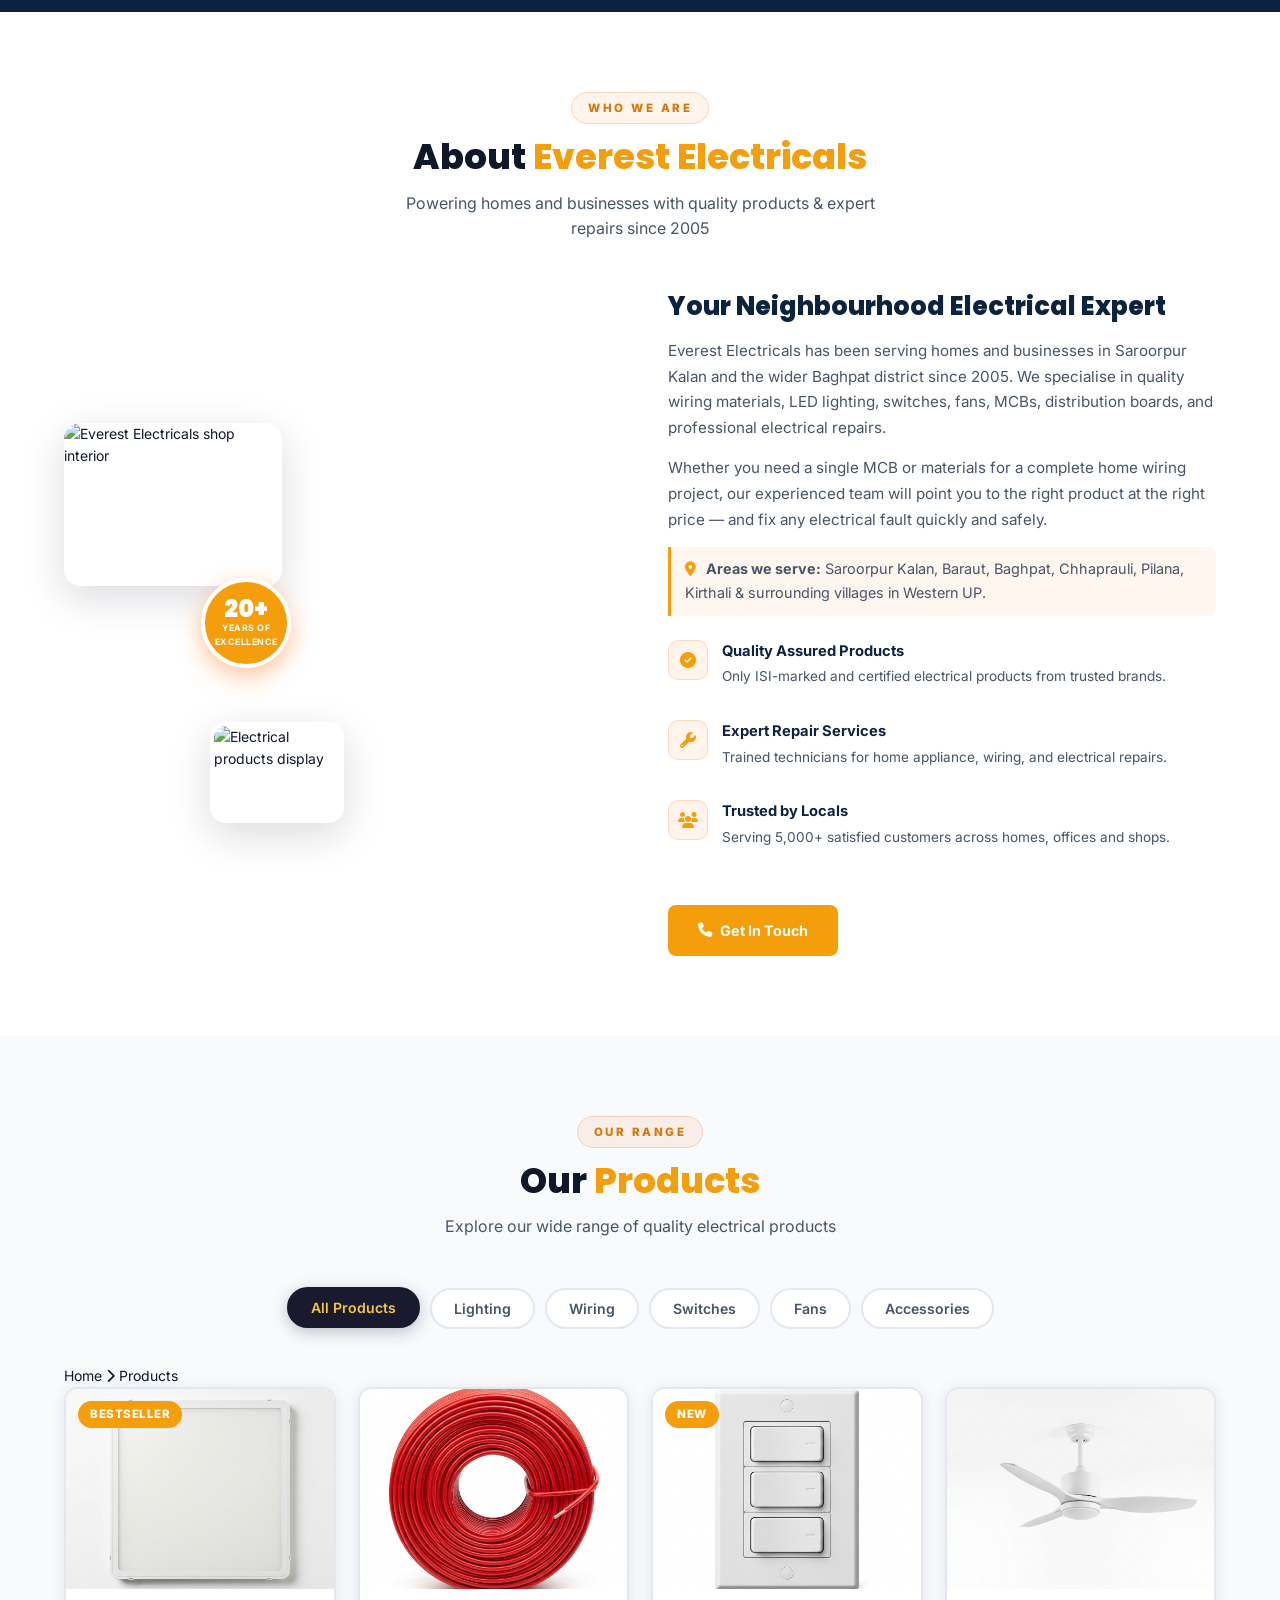
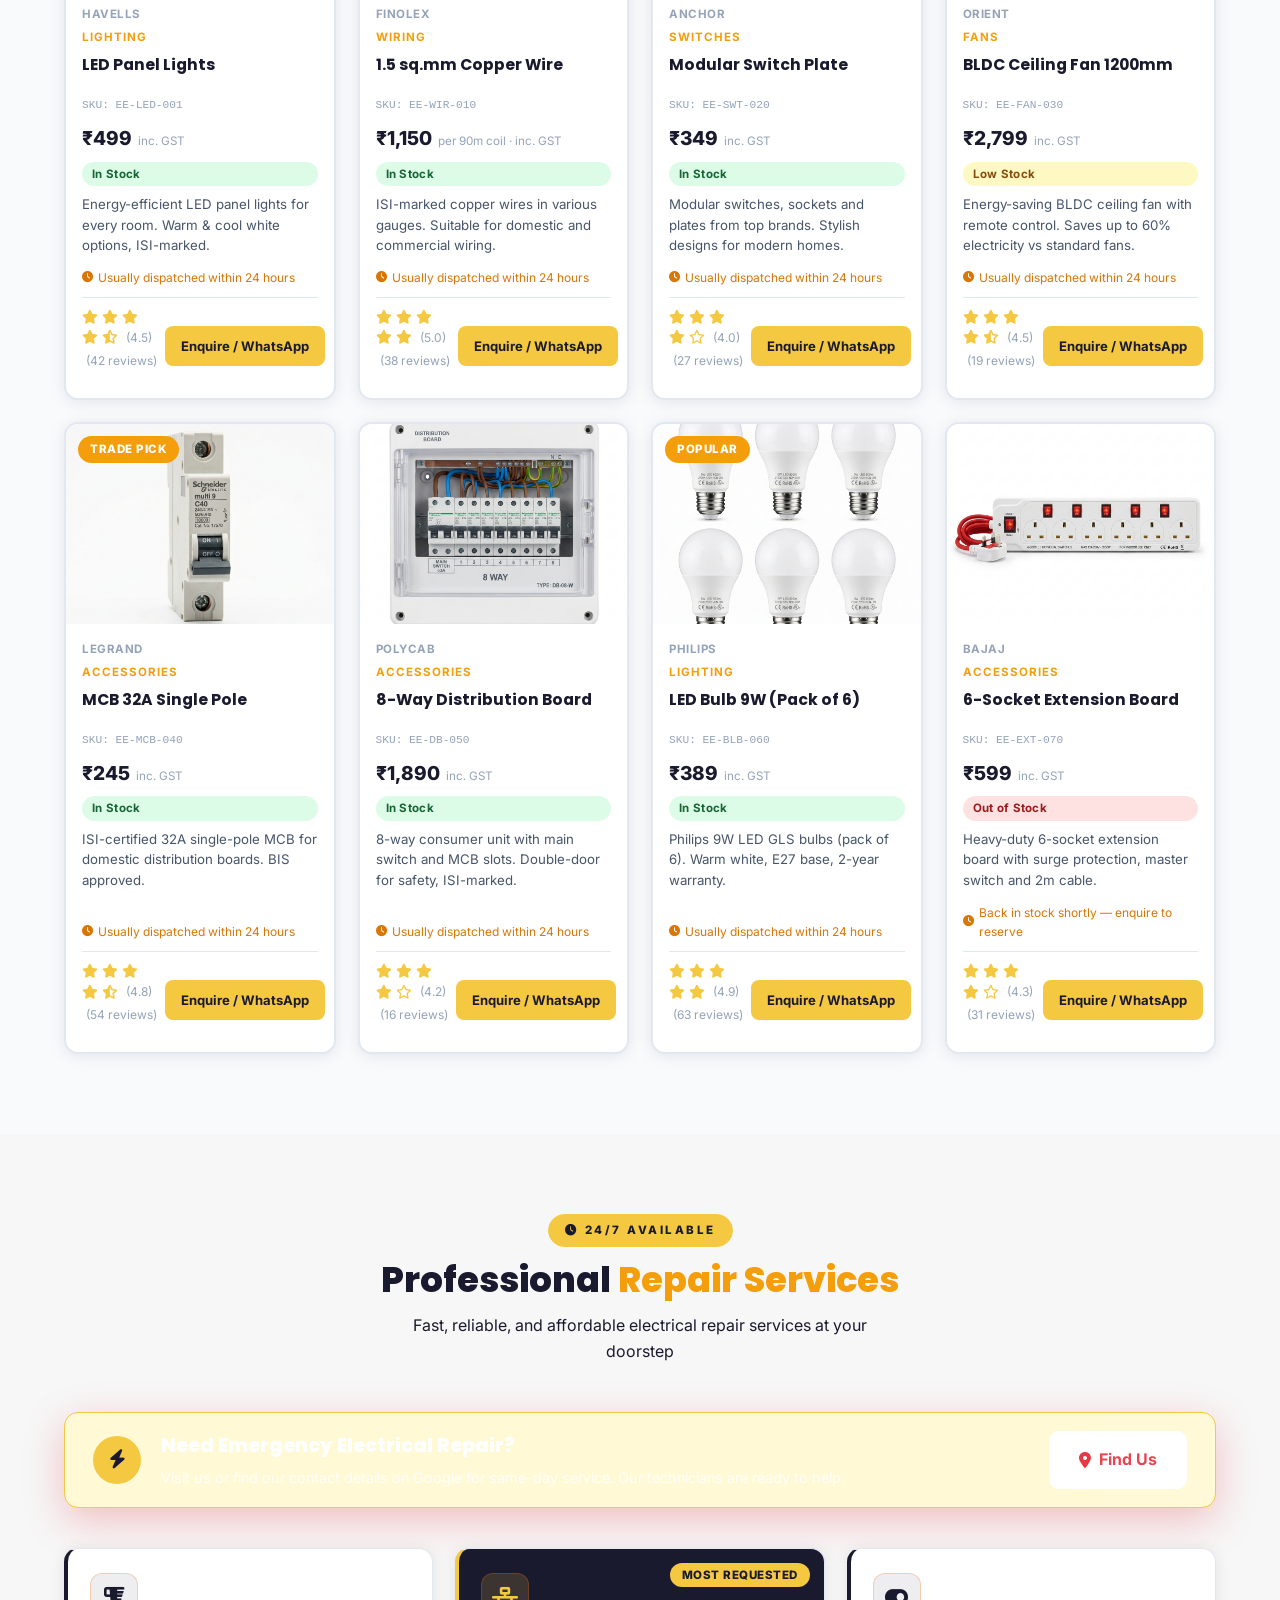
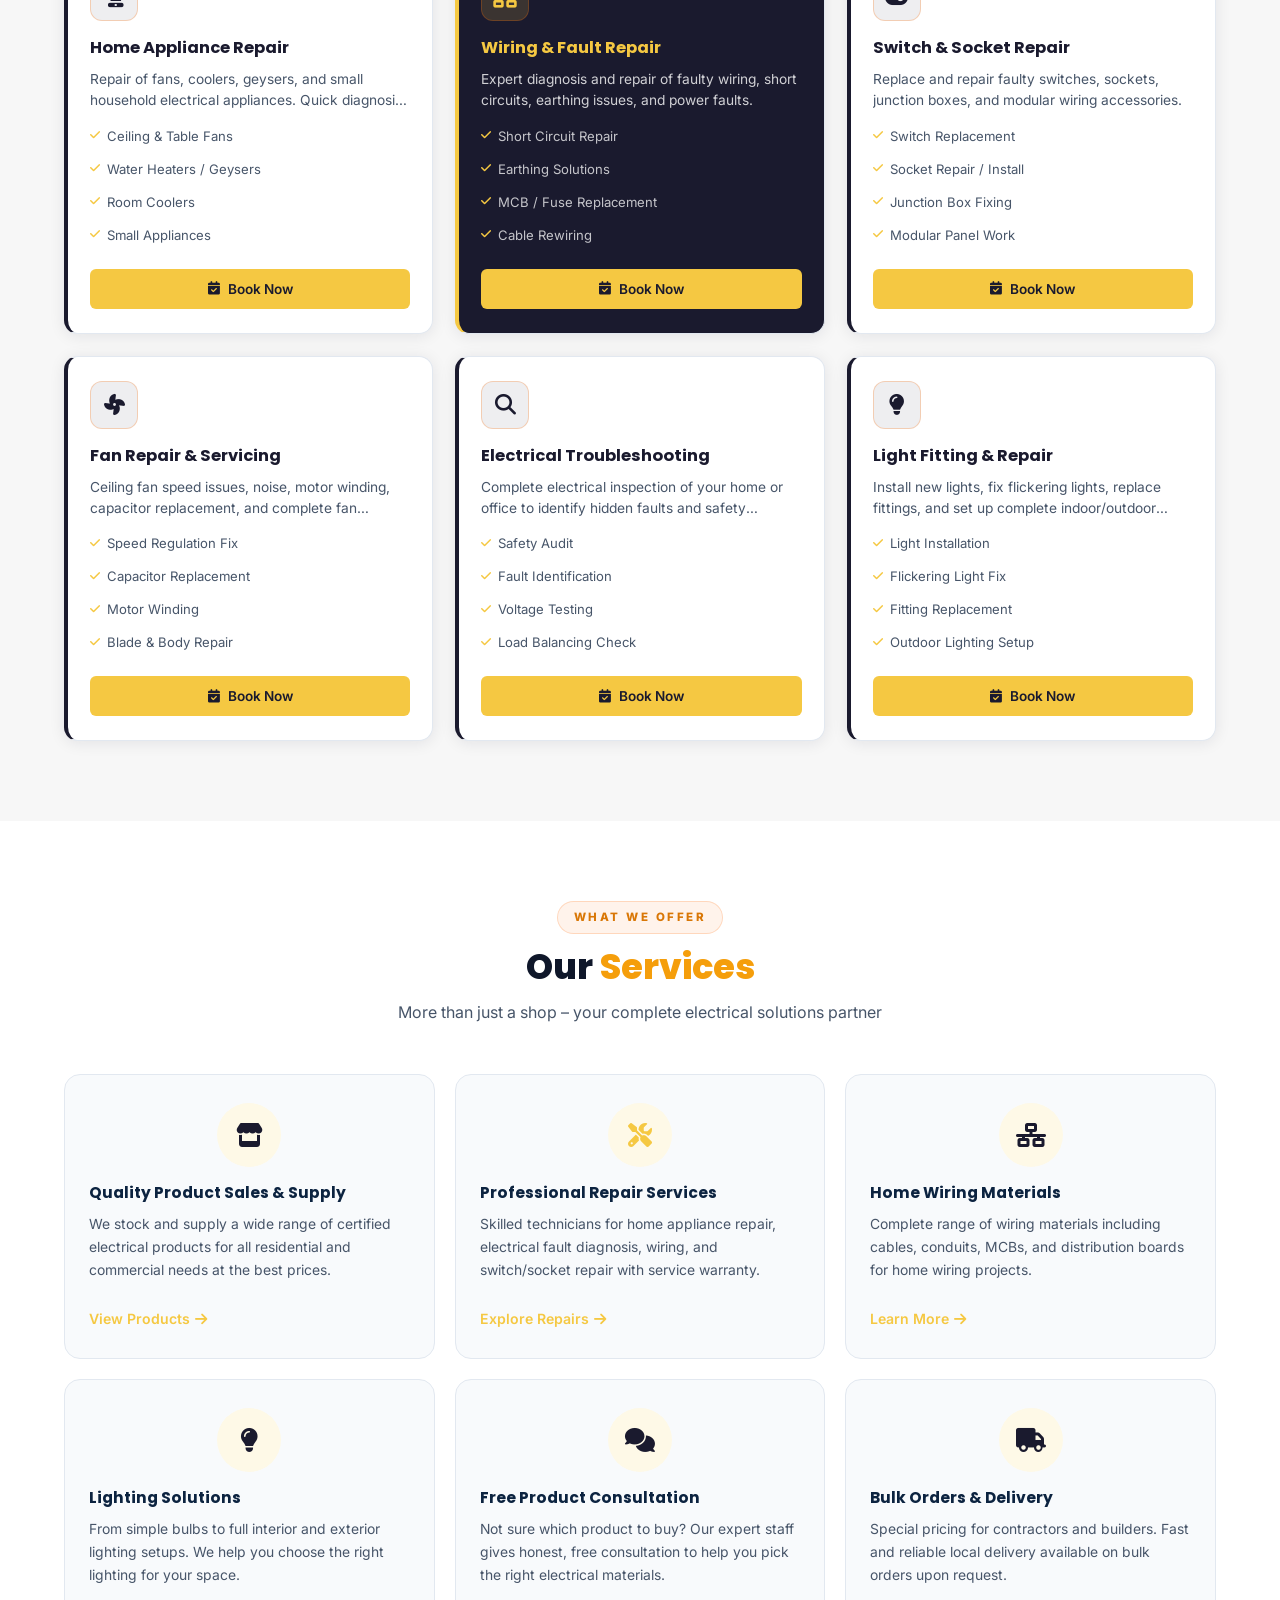
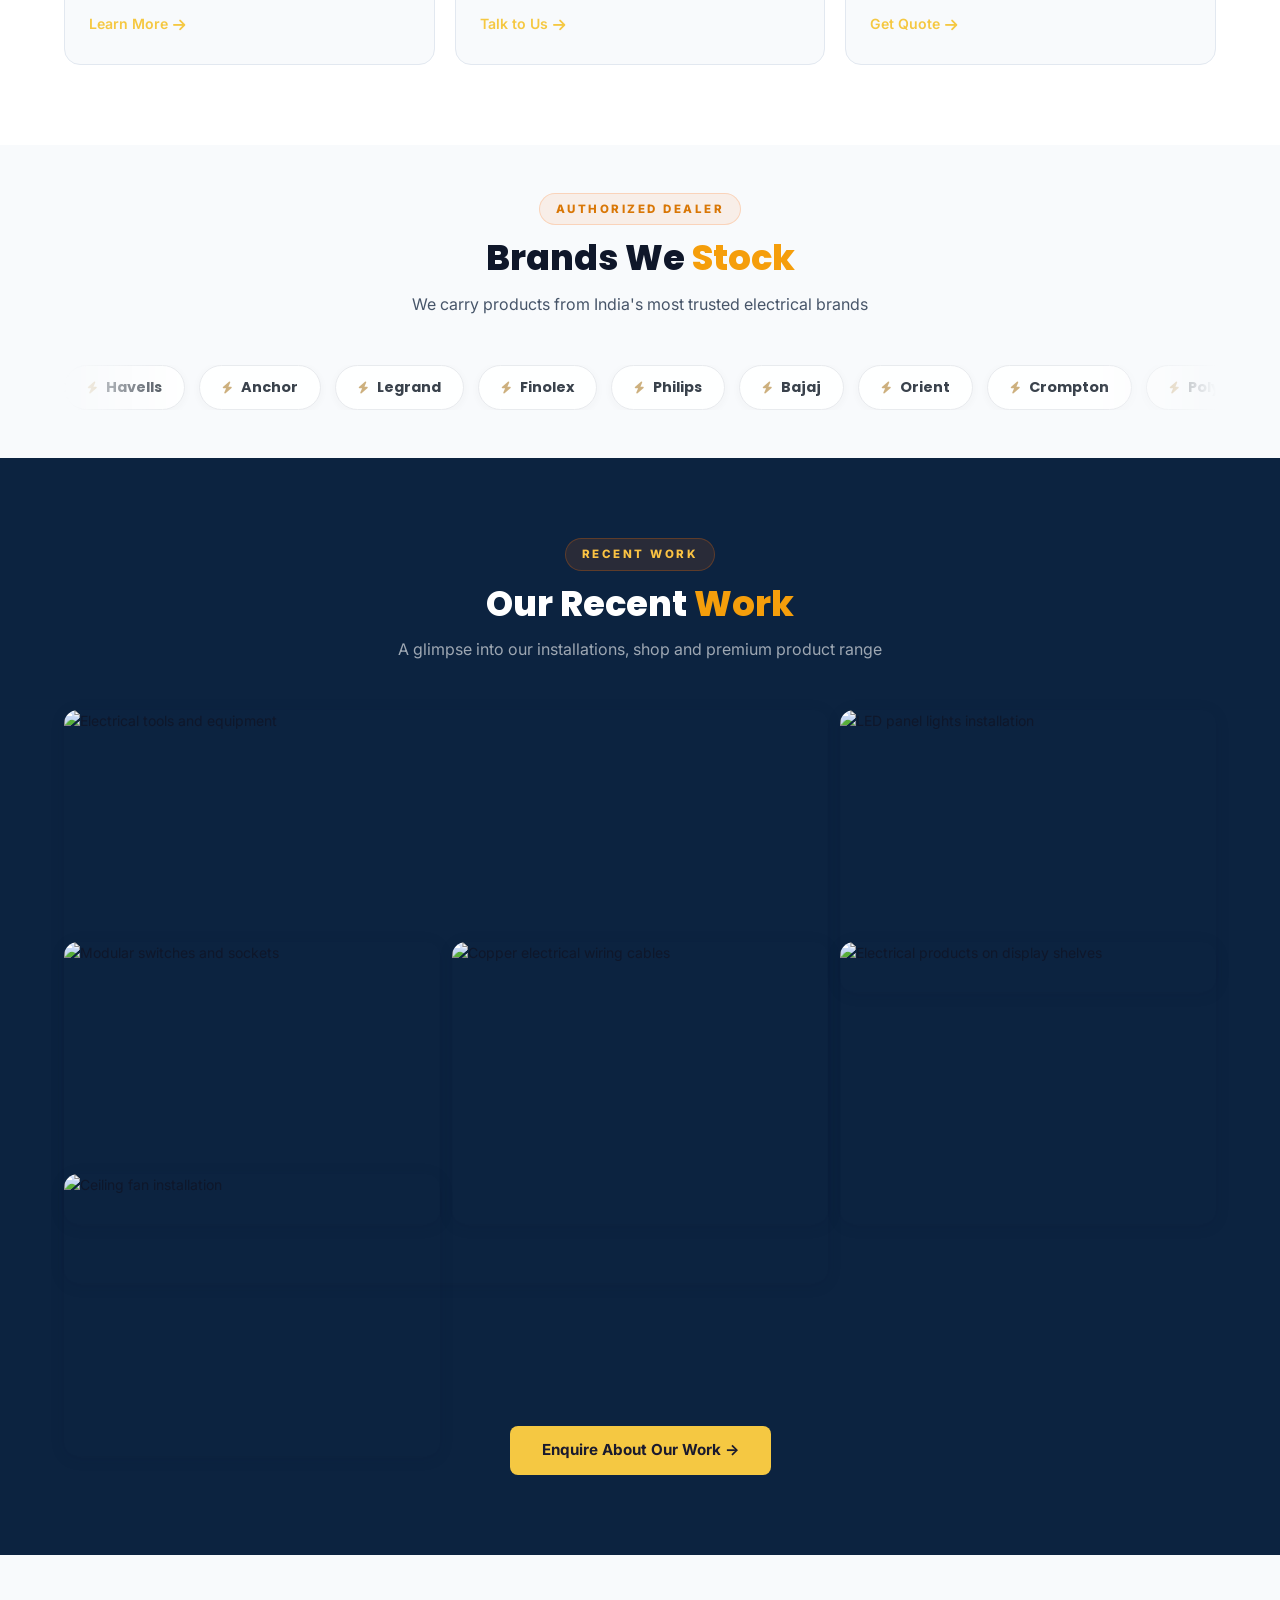
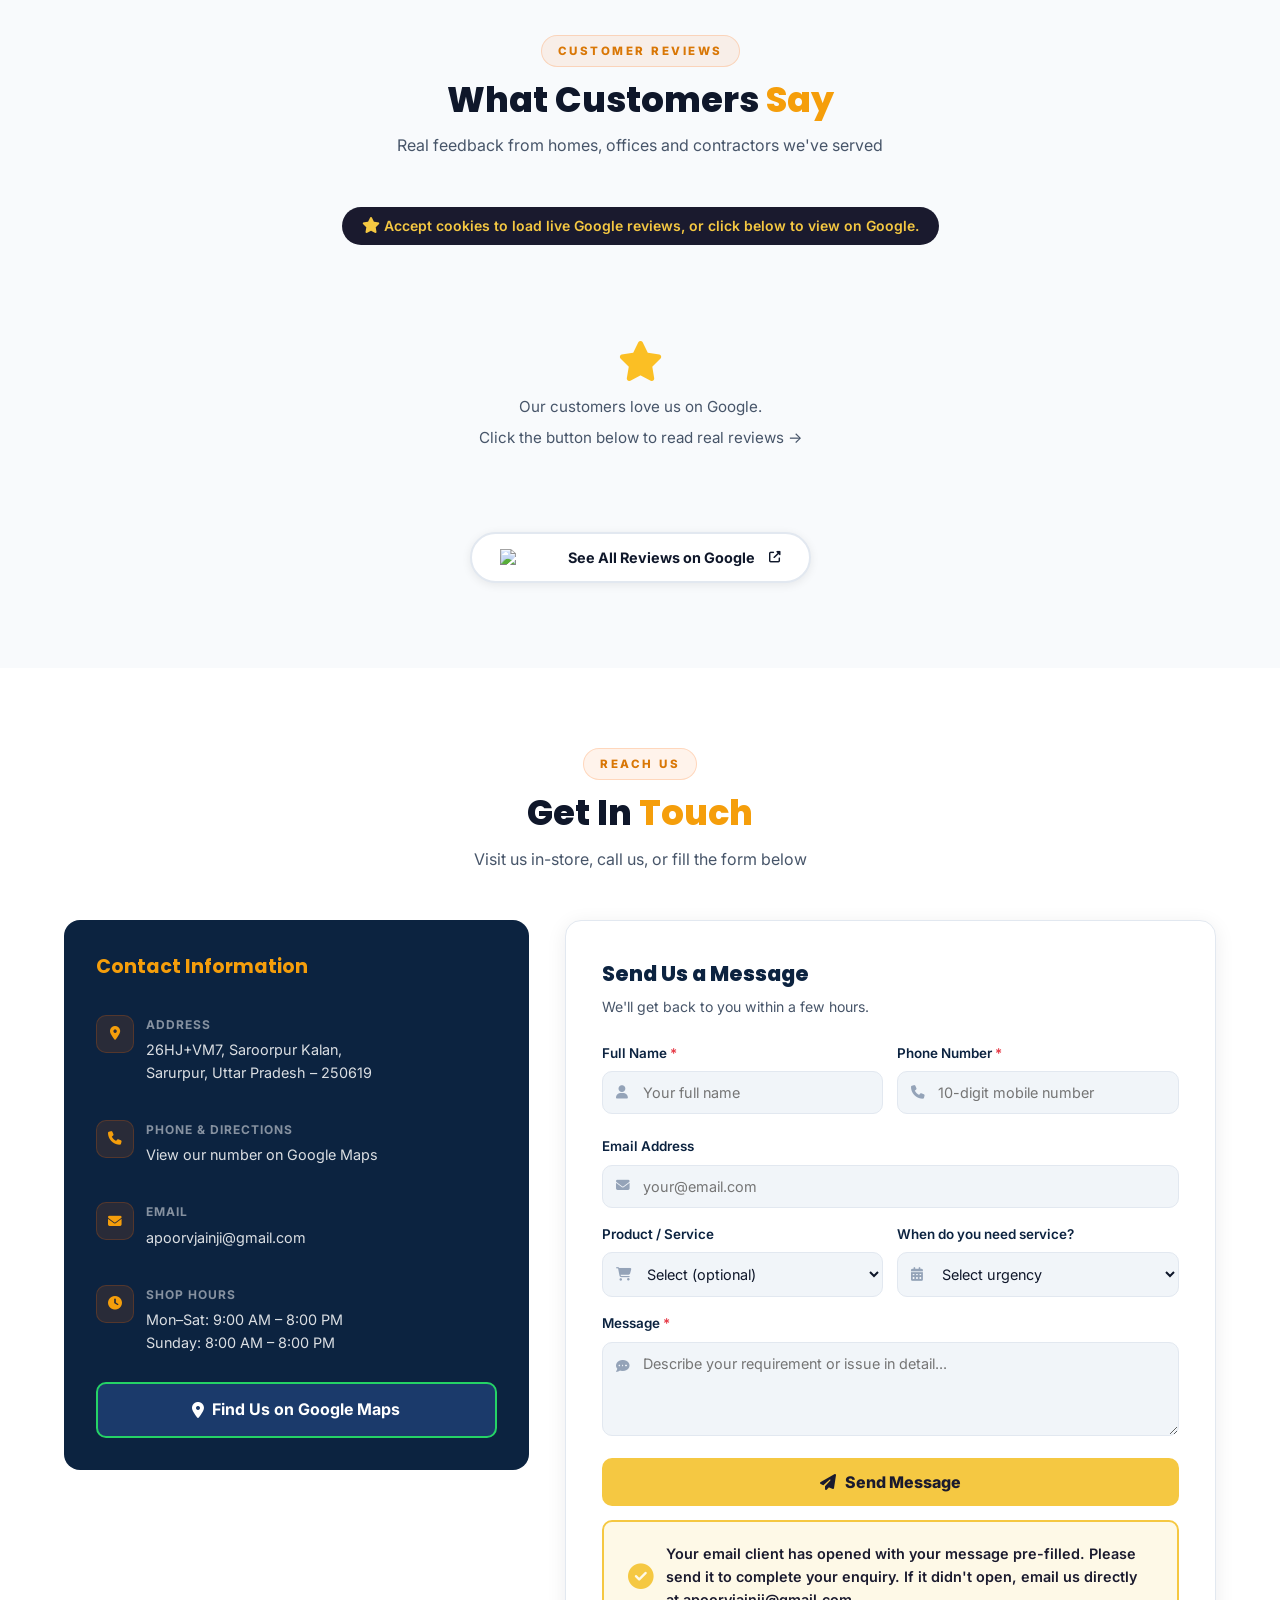
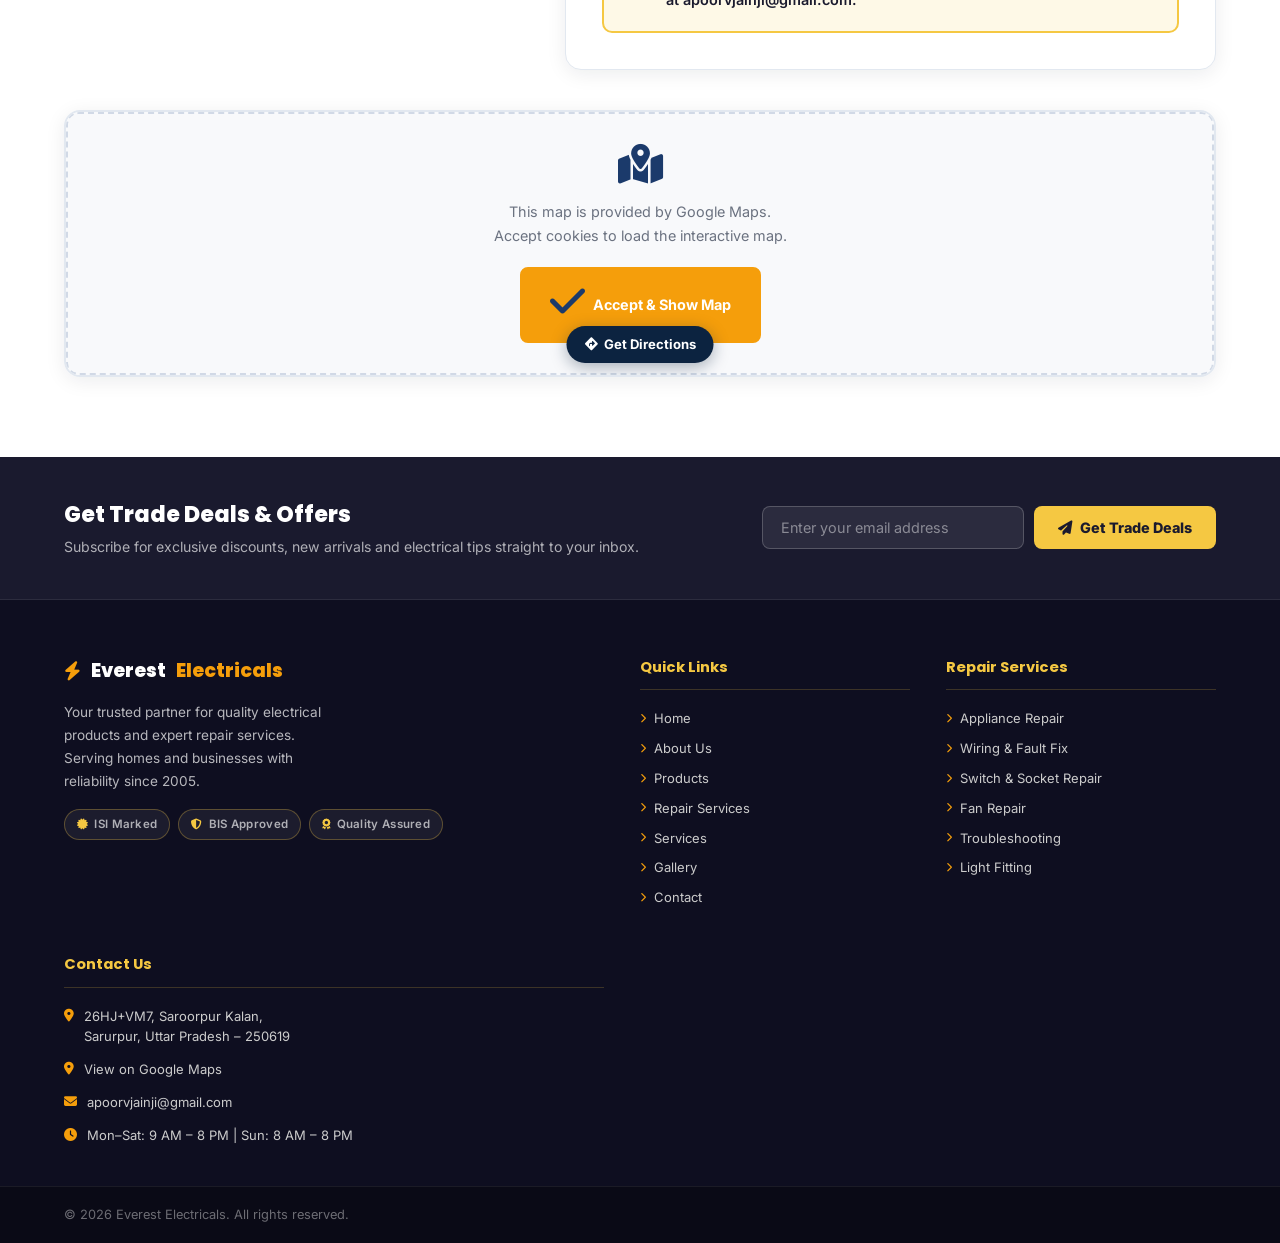
==== commit cf4ef75c: "Update location" ====
--- a/index.html
+++ b/index.html
@@ -1,52 +1,63 @@
 <!DOCTYPE html>
 <html lang="en">
+
 <head>
   <meta charset="UTF-8" />
   <meta name="viewport" content="width=device-width, initial-scale=1.0" />
 
   <!-- SEO Meta -->
   <title>Everest Electricals | Quality Electrical Supplies &amp; Repair Services India</title>
-  <meta name="description" content="Everest Electricals – Your trusted electrical shop in Saroorpur Kalan, UP since 2005. ISI-certified LED lights, wires, switches, fans, MCBs &amp; expert repair services. Serving Saroorpur, Baraut, Baghpat &amp; nearby areas." />
-  <meta name="keywords" content="electrical shop Saroorpur, LED lights, wires, switches, fans, electrical accessories, Everest Electricals, home wiring, appliance repair, electrician Baghpat, ISI certified" />
+  <meta name="description"
+    content="Everest Electricals – Your trusted electrical shop in Saroorpur Kalan, UP since 2005. ISI-certified LED lights, wires, switches, fans, MCBs &amp; expert repair services. Serving Saroorpur, Baraut, Baghpat &amp; nearby areas." />
+  <meta name="keywords"
+    content="electrical shop Saroorpur, LED lights, wires, switches, fans, electrical accessories, Everest Electricals, home wiring, appliance repair, electrician Baghpat, ISI certified" />
   <meta name="author" content="Everest Electricals" />
   <meta name="robots" content="index, follow" />
   <link rel="canonical" href="https://everest-electricals.vercel.app/" />
 
   <!-- Favicon -->
-  <link rel="icon" href="data:image/svg+xml,<svg xmlns='http://www.w3.org/2000/svg' viewBox='0 0 100 100'><text y='.9em' font-size='90'>⚡</text></svg>" />
+  <link rel="icon"
+    href="data:image/svg+xml,<svg xmlns='http://www.w3.org/2000/svg' viewBox='0 0 100 100'><text y='.9em' font-size='90'>⚡</text></svg>" />
 
   <!-- Open Graph -->
   <meta property="og:title" content="Everest Electricals | Electrical Shop &amp; Repair Services" />
-  <meta property="og:description" content="ISI-certified electrical products and expert repair services for homes &amp; businesses in Western UP. 20+ years of trusted service since 2005." />
+  <meta property="og:description"
+    content="ISI-certified electrical products and expert repair services for homes &amp; businesses in Western UP. 20+ years of trusted service since 2005." />
   <meta property="og:type" content="website" />
   <meta property="og:url" content="https://everest-electricals.vercel.app/" />
   <meta property="og:image" content="https://everest-electricals.vercel.app/images/og-image.jpg" />
   <meta property="og:image:width" content="1200" />
   <meta property="og:image:height" content="630" />
-  <meta property="og:image:alt" content="Everest Electricals – Quality Electrical Supplies &amp; Expert Repair Services" />
+  <meta property="og:image:alt"
+    content="Everest Electricals – Quality Electrical Supplies &amp; Expert Repair Services" />
   <meta property="og:locale" content="en_IN" />
   <meta property="og:site_name" content="Everest Electricals" />
 
   <!-- Twitter Card -->
   <meta name="twitter:card" content="summary_large_image" />
   <meta name="twitter:title" content="Everest Electricals | Electrical Shop &amp; Repair Services" />
-  <meta name="twitter:description" content="ISI-certified electrical products and expert repair services in Western UP. 20+ years of trusted service since 2005." />
+  <meta name="twitter:description"
+    content="ISI-certified electrical products and expert repair services in Western UP. 20+ years of trusted service since 2005." />
   <meta name="twitter:image" content="https://everest-electricals.vercel.app/images/og-image.jpg" />
   <meta name="twitter:image:alt" content="Everest Electricals – Quality Electrical Supplies" />
 
   <!-- Fonts: only the weights we actually use -->
   <link rel="preconnect" href="https://fonts.googleapis.com" />
   <link rel="preconnect" href="https://fonts.gstatic.com" crossorigin />
-  <link href="https://fonts.googleapis.com/css2?family=Inter:wght@400;600;700&family=Poppins:wght@600;700&display=swap" rel="stylesheet" />
+  <link href="https://fonts.googleapis.com/css2?family=Inter:wght@400;600;700&family=Poppins:wght@600;700&display=swap"
+    rel="stylesheet" />
 
   <!-- FontAwesome loaded non-blocking -->
-  <link rel="stylesheet" href="https://cdnjs.cloudflare.com/ajax/libs/font-awesome/6.5.0/css/all.min.css"
-        media="print" onload="this.media='all'" />
-  <noscript><link rel="stylesheet" href="https://cdnjs.cloudflare.com/ajax/libs/font-awesome/6.5.0/css/all.min.css" /></noscript>
+  <link rel="stylesheet" href="https://cdnjs.cloudflare.com/ajax/libs/font-awesome/6.5.0/css/all.min.css" media="print"
+    onload="this.media='all'" />
+  <noscript>
+    <link rel="stylesheet" href="https://cdnjs.cloudflare.com/ajax/libs/font-awesome/6.5.0/css/all.min.css" />
+  </noscript>
 
   <link rel="stylesheet" href="css/style.css" />
   <link rel="stylesheet" href="css/cookies.css" />
 </head>
+
 <body>
 
   <!-- ========== PRELOADER ========== -->
@@ -67,7 +78,8 @@
       <span class="topbar-divider topbar-hide-mobile"></span>
       <span class="topbar-item">
         <i class="fas fa-map-marker-alt"></i>
-        <a href="https://maps.app.goo.gl/WtvUxrdgJvaw3oHG8" target="_blank" rel="noopener noreferrer">Find us on Google Maps</a>
+        <a href="https://maps.app.goo.gl/WtvUxrdgJvaw3oHG8" target="_blank" rel="noopener noreferrer">Find us on Google
+          Maps</a>
       </span>
       <span class="topbar-divider topbar-hide-mobile"></span>
       <span class="topbar-item topbar-hide-mobile">
@@ -86,13 +98,13 @@
       </a>
 
       <ul class="nav-menu" id="navMenu" role="list" aria-label="Main navigation">
-        <li><a href="#home"     class="nav-link active" id="nav-home">Home</a></li>
-        <li><a href="#about"    class="nav-link" id="nav-about">About</a></li>
+        <li><a href="#home" class="nav-link active" id="nav-home">Home</a></li>
+        <li><a href="#about" class="nav-link" id="nav-about">About</a></li>
         <li><a href="#products" class="nav-link" id="nav-products">Products</a></li>
-        <li><a href="#repairs"  class="nav-link nav-link--highlight" id="nav-repairs">⚡ Repairs</a></li>
+        <li><a href="#repairs" class="nav-link nav-link--highlight" id="nav-repairs">⚡ Repairs</a></li>
         <li><a href="#services" class="nav-link" id="nav-services">Services</a></li>
-        <li><a href="#gallery"  class="nav-link" id="nav-gallery">Gallery</a></li>
-        <li><a href="#contact"  class="nav-link" id="nav-contact">Contact</a></li>
+        <li><a href="#gallery" class="nav-link" id="nav-gallery">Gallery</a></li>
+        <li><a href="#contact" class="nav-link" id="nav-contact">Contact</a></li>
       </ul>
 
       <!-- Search bar (TODO: wire up search functionality) -->
@@ -107,7 +119,8 @@
         <a href="quote.html" class="nav-quote-btn" id="navQuoteBtn">
           <i class="fas fa-file-alt"></i> Get a Quote
         </a>
-        <a href="https://maps.app.goo.gl/WtvUxrdgJvaw3oHG8" class="nav-call-btn" target="_blank" rel="noopener noreferrer" aria-label="Find us on Google Maps">
+        <a href="https://maps.app.goo.gl/WtvUxrdgJvaw3oHG8" class="nav-call-btn" target="_blank"
+          rel="noopener noreferrer" aria-label="Find us on Google Maps">
           <i class="fas fa-map-marker-alt"></i> Find Us
         </a>
         <button class="hamburger" id="hamburger" aria-label="Toggle menu" aria-expanded="false">
@@ -223,7 +236,8 @@
             <i class="fas fa-certificate"></i>
           </div>
           <h3>Accredited Supplier</h3>
-          <p>We stock only ISI-marked, BIS-approved products from India's most trusted brands. Every item is quality-verified before it reaches you.</p>
+          <p>We stock only ISI-marked, BIS-approved products from India's most trusted brands. Every item is
+            quality-verified before it reaches you.</p>
         </div>
 
         <div class="why-card" id="whySameDay">
@@ -231,7 +245,8 @@
             <i class="fas fa-shipping-fast"></i>
           </div>
           <h3>Same-Day Local Delivery</h3>
-          <p>Order before noon and get your electrical supplies delivered the same day within our service area. Bulk orders dispatched within 24 hours.</p>
+          <p>Order before noon and get your electrical supplies delivered the same day within our service area. Bulk
+            orders dispatched within 24 hours.</p>
         </div>
 
         <div class="why-card" id="whyExpert">
@@ -239,7 +254,8 @@
             <i class="fas fa-user-cog"></i>
           </div>
           <h3>Expert Repair Team</h3>
-          <p>Our trained technicians diagnose and fix electrical faults fast — fans, wiring, appliances, switches. Same-day on-site repair service available.</p>
+          <p>Our trained technicians diagnose and fix electrical faults fast — fans, wiring, appliances, switches.
+            Same-day on-site repair service available.</p>
         </div>
 
         <div class="why-card" id="whyReturns">
@@ -247,7 +263,8 @@
             <i class="fas fa-undo-alt"></i>
           </div>
           <h3>Hassle-Free Returns</h3>
-          <p>Not satisfied? We offer easy returns and exchanges on all products. Your satisfaction is our priority — no questions asked within 7 days.</p>
+          <p>Not satisfied? We offer easy returns and exchanges on all products. Your satisfaction is our priority — no
+            questions asked within 7 days.</p>
         </div>
 
       </div>
@@ -260,29 +277,24 @@
       <div class="section-header">
         <span class="section-tag">Who We Are</span>
         <h2 class="section-title">About <span class="accent">Everest Electricals</span></h2>
-        <p class="section-subtitle">Powering homes and businesses with quality products &amp; expert repairs since 2005</p>
+        <p class="section-subtitle">Powering homes and businesses with quality products &amp; expert repairs since 2005
+        </p>
       </div>
 
       <div class="about-grid">
         <div class="about-image-col">
           <div class="about-img-wrapper">
             <div class="about-img-card main-img">
-              <img
-                src="https://images.unsplash.com/photo-1621905251189-08b45d6a269e?w=700&q=80"
-                alt="Everest Electricals shop interior"
-                loading="lazy"
-              />
+              <img src="https://images.unsplash.com/photo-1621905251189-08b45d6a269e?w=700&q=80"
+                alt="Everest Electricals shop interior" loading="lazy" />
             </div>
             <div class="about-exp-badge">
               <span class="exp-num">20+</span>
               <span class="exp-text">Years of<br>Excellence</span>
             </div>
             <div class="about-img-card side-img">
-              <img
-                src="https://images.unsplash.com/photo-1558618666-fcd25c85cd64?w=400&q=80"
-                alt="Electrical products display"
-                loading="lazy"
-              />
+              <img src="https://images.unsplash.com/photo-1558618666-fcd25c85cd64?w=400&q=80"
+                alt="Electrical products display" loading="lazy" />
             </div>
           </div>
         </div>
@@ -290,18 +302,19 @@
         <div class="about-content-col">
           <h3 class="about-heading">Your Neighbourhood Electrical Expert</h3>
           <p class="about-text">
-            Everest Electricals has been providing reliable electrical products and repair services
-            for homes and businesses across the city. We specialize in quality wiring materials,
-            lighting solutions, switches, electrical tools, and professional repair work.
+            Everest Electricals has been serving homes and businesses in Saroorpur Kalan
+            and the wider Baghpat district since 2005. We specialise in quality wiring materials,
+            LED lighting, switches, fans, MCBs, distribution boards, and professional electrical repairs.
           </p>
           <p class="about-text">
-            From a single light bulb to a complete home wiring project or appliance repair,
-            we handle it all. Our experienced team is always ready to guide you to the right
-            product or fix your electrical problem quickly and safely.
+            Whether you need a single MCB or materials for a complete home wiring project,
+            our experienced team will point you to the right product at the right price —
+            and fix any electrical fault quickly and safely.
           </p>
           <p class="about-text about-service-areas">
             <i class="fas fa-map-marker-alt about-map-icon"></i>
-            <strong>Areas we serve:</strong> Saroorpur Kalan, Baraut, Baghpat, Chhaprauli, Pilana, Kirthali &amp; surrounding villages in Western UP.
+            <strong>Areas we serve:</strong> Saroorpur Kalan, Baraut, Baghpat, Chhaprauli, Pilana, Kirthali &amp;
+            surrounding villages in Western UP.
           </p>
 
           <div class="about-features">
@@ -349,12 +362,18 @@
 
       <!-- Filter Tabs -->
       <div class="product-filters" role="tablist" aria-label="Product categories">
-        <button class="filter-btn active" data-filter="all"        role="tab" aria-selected="true"  id="filterAll"          aria-controls="productsGrid">All Products</button>
-        <button class="filter-btn"         data-filter="lighting"  role="tab" aria-selected="false" id="filterLighting"      aria-controls="productsGrid">Lighting</button>
-        <button class="filter-btn"         data-filter="wiring"    role="tab" aria-selected="false" id="filterWiring"        aria-controls="productsGrid">Wiring</button>
-        <button class="filter-btn"         data-filter="switches"  role="tab" aria-selected="false" id="filterSwitches"      aria-controls="productsGrid">Switches</button>
-        <button class="filter-btn"         data-filter="fans"      role="tab" aria-selected="false" id="filterFans"          aria-controls="productsGrid">Fans</button>
-        <button class="filter-btn"         data-filter="accessories" role="tab" aria-selected="false" id="filterAccessories" aria-controls="productsGrid">Accessories</button>
+        <button class="filter-btn active" data-filter="all" role="tab" aria-selected="true" id="filterAll"
+          aria-controls="productsGrid">All Products</button>
+        <button class="filter-btn" data-filter="lighting" role="tab" aria-selected="false" id="filterLighting"
+          aria-controls="productsGrid">Lighting</button>
+        <button class="filter-btn" data-filter="wiring" role="tab" aria-selected="false" id="filterWiring"
+          aria-controls="productsGrid">Wiring</button>
+        <button class="filter-btn" data-filter="switches" role="tab" aria-selected="false" id="filterSwitches"
+          aria-controls="productsGrid">Switches</button>
+        <button class="filter-btn" data-filter="fans" role="tab" aria-selected="false" id="filterFans"
+          aria-controls="productsGrid">Fans</button>
+        <button class="filter-btn" data-filter="accessories" role="tab" aria-selected="false" id="filterAccessories"
+          aria-controls="productsGrid">Accessories</button>
       </div><!-- /product-filters -->
 
       <!-- Breadcrumb (FIX 3) -->
@@ -382,7 +401,8 @@
               <span class="product-price-vat">inc. GST</span>
             </div>
             <span class="stock-badge stock-in">In Stock</span>
-            <p class="product-desc">Energy-efficient LED panel lights for every room. Warm &amp; cool white options, ISI-marked.</p>
+            <p class="product-desc">Energy-efficient LED panel lights for every room. Warm &amp; cool white options,
+              ISI-marked.</p>
             <div class="product-urgency"><i class="fas fa-clock"></i> Usually dispatched within 24 hours</div>
             <div class="product-footer">
               <div class="product-rating">
@@ -390,7 +410,8 @@
                 <i class="fas fa-star"></i><i class="fas fa-star-half-alt"></i><span>(4.5)</span>
                 <span class="review-count">(42 reviews)</span>
               </div>
-              <button class="btn-enquire" onclick="openEnquiry('LED Panel Lights')" id="enquireLED">Enquire / WhatsApp</button>
+              <button class="btn-enquire" onclick="openEnquiry('LED Panel Lights')" id="enquireLED">Enquire /
+                WhatsApp</button>
             </div>
           </div>
         </div>
@@ -398,7 +419,8 @@
         <!-- CARD 2: Electrical Wires -->
         <div class="product-card" data-category="wiring" data-sku="EE-WIR-010" id="productWires">
           <div class="product-img-wrap">
-            <img src="images/copper_wire_coil.png" alt="Finolex Electrical Wires — 1.5 sq.mm copper cable coil" loading="lazy" width="500" height="200" />
+            <img src="images/copper_wire_coil.png" alt="Finolex Electrical Wires — 1.5 sq.mm copper cable coil"
+              loading="lazy" width="500" height="200" />
           </div>
           <div class="product-body">
             <span class="product-brand">Finolex</span>
@@ -410,7 +432,8 @@
               <span class="product-price-vat">per 90m coil · inc. GST</span>
             </div>
             <span class="stock-badge stock-in">In Stock</span>
-            <p class="product-desc">ISI-marked copper wires in various gauges. Suitable for domestic and commercial wiring.</p>
+            <p class="product-desc">ISI-marked copper wires in various gauges. Suitable for domestic and commercial
+              wiring.</p>
             <div class="product-urgency"><i class="fas fa-clock"></i> Usually dispatched within 24 hours</div>
             <div class="product-footer">
               <div class="product-rating">
@@ -418,7 +441,8 @@
                 <i class="fas fa-star"></i><i class="fas fa-star"></i><span>(5.0)</span>
                 <span class="review-count">(38 reviews)</span>
               </div>
-              <button class="btn-enquire" onclick="openEnquiry('1.5 sq.mm Copper Wire')" id="enquireWires">Enquire / WhatsApp</button>
+              <button class="btn-enquire" onclick="openEnquiry('1.5 sq.mm Copper Wire')" id="enquireWires">Enquire /
+                WhatsApp</button>
             </div>
           </div>
         </div>
@@ -426,7 +450,8 @@
         <!-- CARD 3: Switches & Sockets -->
         <div class="product-card" data-category="switches" data-sku="EE-SWT-020" id="productSwitches">
           <div class="product-img-wrap">
-            <img src="images/modular_switch_plate.png" alt="Anchor Switches &amp; Sockets" loading="lazy" width="500" height="340" />
+            <img src="images/modular_switch_plate.png" alt="Anchor Switches &amp; Sockets" loading="lazy" width="500"
+              height="340" />
             <div class="product-badge">New</div>
           </div>
           <div class="product-body">
@@ -439,7 +464,8 @@
               <span class="product-price-vat">inc. GST</span>
             </div>
             <span class="stock-badge stock-in">In Stock</span>
-            <p class="product-desc">Modular switches, sockets and plates from top brands. Stylish designs for modern homes.</p>
+            <p class="product-desc">Modular switches, sockets and plates from top brands. Stylish designs for modern
+              homes.</p>
             <div class="product-urgency"><i class="fas fa-clock"></i> Usually dispatched within 24 hours</div>
             <div class="product-footer">
               <div class="product-rating">
@@ -447,7 +473,8 @@
                 <i class="fas fa-star"></i><i class="far fa-star"></i><span>(4.0)</span>
                 <span class="review-count">(27 reviews)</span>
               </div>
-              <button class="btn-enquire" onclick="openEnquiry('Modular Switch Plate')" id="enquireSwitches">Enquire / WhatsApp</button>
+              <button class="btn-enquire" onclick="openEnquiry('Modular Switch Plate')" id="enquireSwitches">Enquire /
+                WhatsApp</button>
             </div>
           </div>
         </div>
@@ -455,7 +482,8 @@
         <!-- CARD 4: Ceiling Fans -->
         <div class="product-card" data-category="fans" data-sku="EE-FAN-030" id="productFans">
           <div class="product-img-wrap">
-            <img src="images/ceiling_fan.png" alt="Orient BLDC Ceiling Fan 1200mm" loading="lazy" width="500" height="200" />
+            <img src="images/ceiling_fan.png" alt="Orient BLDC Ceiling Fan 1200mm" loading="lazy" width="500"
+              height="200" />
           </div>
           <div class="product-body">
             <span class="product-brand">Orient</span>
@@ -467,7 +495,8 @@
               <span class="product-price-vat">inc. GST</span>
             </div>
             <span class="stock-badge stock-low">Low Stock</span>
-            <p class="product-desc">Energy-saving BLDC ceiling fan with remote control. Saves up to 60% electricity vs standard fans.</p>
+            <p class="product-desc">Energy-saving BLDC ceiling fan with remote control. Saves up to 60% electricity vs
+              standard fans.</p>
             <div class="product-urgency"><i class="fas fa-clock"></i> Usually dispatched within 24 hours</div>
             <div class="product-footer">
               <div class="product-rating">
@@ -475,7 +504,8 @@
                 <i class="fas fa-star"></i><i class="fas fa-star-half-alt"></i><span>(4.5)</span>
                 <span class="review-count">(19 reviews)</span>
               </div>
-              <button class="btn-enquire" onclick="openEnquiry('BLDC Ceiling Fan 1200mm')" id="enquireFans">Enquire / WhatsApp</button>
+              <button class="btn-enquire" onclick="openEnquiry('BLDC Ceiling Fan 1200mm')" id="enquireFans">Enquire /
+                WhatsApp</button>
             </div>
           </div>
         </div>
@@ -483,7 +513,8 @@
         <!-- CARD 5: MCB (seeded – FIX 4) -->
         <div class="product-card" data-category="accessories" data-sku="EE-MCB-040" id="productMCB">
           <div class="product-img-wrap">
-            <img src="images/mcb_breaker.png" alt="Legrand MCB 32A Single Pole circuit breaker" loading="lazy" width="500" height="200" />
+            <img src="images/mcb_breaker.png" alt="Legrand MCB 32A Single Pole circuit breaker" loading="lazy"
+              width="500" height="200" />
             <div class="product-badge">Trade Pick</div>
           </div>
           <div class="product-body">
@@ -496,7 +527,8 @@
               <span class="product-price-vat">inc. GST</span>
             </div>
             <span class="stock-badge stock-in">In Stock</span>
-            <p class="product-desc">ISI-certified 32A single-pole MCB for domestic distribution boards. BIS approved.</p>
+            <p class="product-desc">ISI-certified 32A single-pole MCB for domestic distribution boards. BIS approved.
+            </p>
             <div class="product-urgency"><i class="fas fa-clock"></i> Usually dispatched within 24 hours</div>
             <div class="product-footer">
               <div class="product-rating">
@@ -504,7 +536,8 @@
                 <i class="fas fa-star"></i><i class="fas fa-star-half-alt"></i><span>(4.8)</span>
                 <span class="review-count">(54 reviews)</span>
               </div>
-              <button class="btn-enquire" onclick="openEnquiry('MCB 32A Single Pole')" id="enquireMCB">Enquire / WhatsApp</button>
+              <button class="btn-enquire" onclick="openEnquiry('MCB 32A Single Pole')" id="enquireMCB">Enquire /
+                WhatsApp</button>
             </div>
           </div>
         </div>
@@ -512,7 +545,8 @@
         <!-- CARD 6: Distribution Board (seeded – FIX 4) -->
         <div class="product-card" data-category="accessories" data-sku="EE-DB-050" id="productDB">
           <div class="product-img-wrap">
-            <img src="images/distribution_board.png" alt="Polycab 8-Way Distribution Board electrical panel" loading="lazy" width="500" height="200" />
+            <img src="images/distribution_board.png" alt="Polycab 8-Way Distribution Board electrical panel"
+              loading="lazy" width="500" height="200" />
           </div>
           <div class="product-body">
             <span class="product-brand">Polycab</span>
@@ -524,7 +558,8 @@
               <span class="product-price-vat">inc. GST</span>
             </div>
             <span class="stock-badge stock-in">In Stock</span>
-            <p class="product-desc">8-way consumer unit with main switch and MCB slots. Double-door for safety, ISI-marked.</p>
+            <p class="product-desc">8-way consumer unit with main switch and MCB slots. Double-door for safety,
+              ISI-marked.</p>
             <div class="product-urgency"><i class="fas fa-clock"></i> Usually dispatched within 24 hours</div>
             <div class="product-footer">
               <div class="product-rating">
@@ -532,7 +567,8 @@
                 <i class="fas fa-star"></i><i class="far fa-star"></i><span>(4.2)</span>
                 <span class="review-count">(16 reviews)</span>
               </div>
-              <button class="btn-enquire" onclick="openEnquiry('8-Way Distribution Board')" id="enquireDB">Enquire / WhatsApp</button>
+              <button class="btn-enquire" onclick="openEnquiry('8-Way Distribution Board')" id="enquireDB">Enquire /
+                WhatsApp</button>
             </div>
           </div>
         </div>
@@ -561,7 +597,8 @@
                 <i class="fas fa-star"></i><i class="fas fa-star"></i><span>(4.9)</span>
                 <span class="review-count">(63 reviews)</span>
               </div>
-              <button class="btn-enquire" onclick="openEnquiry('LED Bulb 9W Pack of 6')" id="enquireBulbs">Enquire / WhatsApp</button>
+              <button class="btn-enquire" onclick="openEnquiry('LED Bulb 9W Pack of 6')" id="enquireBulbs">Enquire /
+                WhatsApp</button>
             </div>
           </div>
         </div>
@@ -569,7 +606,8 @@
         <!-- CARD 8: Extension Board -->
         <div class="product-card" data-category="accessories" data-sku="EE-EXT-070" id="productExtBoards">
           <div class="product-img-wrap">
-            <img src="images/extension_board.png" alt="Bajaj 6-Socket Extension Board with surge protection" loading="lazy" width="500" height="200" />
+            <img src="images/extension_board.png" alt="Bajaj 6-Socket Extension Board with surge protection"
+              loading="lazy" width="500" height="200" />
           </div>
           <div class="product-body">
             <span class="product-brand">Bajaj</span>
@@ -581,7 +619,8 @@
               <span class="product-price-vat">inc. GST</span>
             </div>
             <span class="stock-badge stock-out">Out of Stock</span>
-            <p class="product-desc">Heavy-duty 6-socket extension board with surge protection, master switch and 2m cable.</p>
+            <p class="product-desc">Heavy-duty 6-socket extension board with surge protection, master switch and 2m
+              cable.</p>
             <div class="product-urgency"><i class="fas fa-clock"></i> Back in stock shortly — enquire to reserve</div>
             <div class="product-footer">
               <div class="product-rating">
@@ -589,7 +628,8 @@
                 <i class="fas fa-star"></i><i class="far fa-star"></i><span>(4.3)</span>
                 <span class="review-count">(31 reviews)</span>
               </div>
-              <button class="btn-enquire" onclick="openEnquiry('6-Socket Extension Board')" id="enquireExtBoards">Enquire / WhatsApp</button>
+              <button class="btn-enquire" onclick="openEnquiry('6-Socket Extension Board')"
+                id="enquireExtBoards">Enquire / WhatsApp</button>
             </div>
           </div>
         </div>
@@ -607,7 +647,8 @@
       <div class="section-header">
         <span class="section-tag section-tag--repair"><i class="fas fa-clock"></i> 24/7 Available</span>
         <h2 class="section-title repair-title">Professional <span class="accent">Repair Services</span></h2>
-        <p class="section-subtitle repair-subtitle">Fast, reliable, and affordable electrical repair services at your doorstep</p>
+        <p class="section-subtitle repair-subtitle">Fast, reliable, and affordable electrical repair services at your
+          doorstep</p>
       </div>
 
       <!-- Repair CTA Banner -->
@@ -617,7 +658,8 @@
           <h3>Need Emergency Electrical Repair?</h3>
           <p>Visit us or find our contact details on Google for same-day service. Our technicians are ready to help.</p>
         </div>
-        <a href="https://maps.app.goo.gl/WtvUxrdgJvaw3oHG8" class="btn btn-repair-cta" target="_blank" rel="noopener noreferrer" id="repairCallBtn">
+        <a href="https://maps.app.goo.gl/WtvUxrdgJvaw3oHG8" class="btn btn-repair-cta" target="_blank"
+          rel="noopener noreferrer" id="repairCallBtn">
           <i class="fas fa-map-marker-alt"></i> Find Us
         </a>
       </div>
@@ -651,7 +693,8 @@
             <li><i class="fas fa-check"></i> MCB / Fuse Replacement</li>
             <li><i class="fas fa-check"></i> Cable Rewiring</li>
           </ul>
-          <button class="btn-repair-enquire" onclick="openRepairEnquiry('Wiring &amp; Fault Repair')" id="enquireWiringRepair">
+          <button class="btn-repair-enquire" onclick="openRepairEnquiry('Wiring &amp; Fault Repair')"
+            id="enquireWiringRepair">
             <i class="fas fa-calendar-check"></i> Book Now
           </button>
         </div>
@@ -666,7 +709,8 @@
             <li><i class="fas fa-check"></i> Junction Box Fixing</li>
             <li><i class="fas fa-check"></i> Modular Panel Work</li>
           </ul>
-          <button class="btn-repair-enquire" onclick="openRepairEnquiry('Switch &amp; Socket Repair')" id="enquireSwitchRepair">
+          <button class="btn-repair-enquire" onclick="openRepairEnquiry('Switch &amp; Socket Repair')"
+            id="enquireSwitchRepair">
             <i class="fas fa-calendar-check"></i> Book Now
           </button>
         </div>
@@ -681,7 +725,8 @@
             <li><i class="fas fa-check"></i> Motor Winding</li>
             <li><i class="fas fa-check"></i> Blade &amp; Body Repair</li>
           </ul>
-          <button class="btn-repair-enquire" onclick="openRepairEnquiry('Fan Repair &amp; Servicing')" id="enquireFanRepair">
+          <button class="btn-repair-enquire" onclick="openRepairEnquiry('Fan Repair &amp; Servicing')"
+            id="enquireFanRepair">
             <i class="fas fa-calendar-check"></i> Book Now
           </button>
         </div>
@@ -696,7 +741,8 @@
             <li><i class="fas fa-check"></i> Voltage Testing</li>
             <li><i class="fas fa-check"></i> Load Balancing Check</li>
           </ul>
-          <button class="btn-repair-enquire" onclick="openRepairEnquiry('Electrical Troubleshooting')" id="enquireTroubleshoot">
+          <button class="btn-repair-enquire" onclick="openRepairEnquiry('Electrical Troubleshooting')"
+            id="enquireTroubleshoot">
             <i class="fas fa-calendar-check"></i> Book Now
           </button>
         </div>
@@ -704,14 +750,16 @@
         <div class="repair-card" id="repairLighting">
           <div class="repair-card-icon"><i class="fas fa-lightbulb"></i></div>
           <h3>Light Fitting &amp; Repair</h3>
-          <p>Install new lights, fix flickering lights, replace fittings, and set up complete indoor/outdoor lighting.</p>
+          <p>Install new lights, fix flickering lights, replace fittings, and set up complete indoor/outdoor lighting.
+          </p>
           <ul class="repair-list">
             <li><i class="fas fa-check"></i> Light Installation</li>
             <li><i class="fas fa-check"></i> Flickering Light Fix</li>
             <li><i class="fas fa-check"></i> Fitting Replacement</li>
             <li><i class="fas fa-check"></i> Outdoor Lighting Setup</li>
           </ul>
-          <button class="btn-repair-enquire" onclick="openRepairEnquiry('Light Fitting &amp; Repair')" id="enquireLightRepair">
+          <button class="btn-repair-enquire" onclick="openRepairEnquiry('Light Fitting &amp; Repair')"
+            id="enquireLightRepair">
             <i class="fas fa-calendar-check"></i> Book Now
           </button>
         </div>
@@ -736,7 +784,8 @@
             <div class="service-icon"><i class="fas fa-store"></i></div>
           </div>
           <h3>Quality Product Sales &amp; Supply</h3>
-          <p>We stock and supply a wide range of certified electrical products for all residential and commercial needs at the best prices.</p>
+          <p>We stock and supply a wide range of certified electrical products for all residential and commercial needs
+            at the best prices.</p>
           <a href="#products" class="service-link">View Products <i class="fas fa-arrow-right"></i></a>
         </div>
 
@@ -745,7 +794,8 @@
             <div class="service-icon service-icon--repair"><i class="fas fa-tools"></i></div>
           </div>
           <h3>Professional Repair Services</h3>
-          <p>Skilled technicians for home appliance repair, electrical fault diagnosis, wiring, and switch/socket repair with service warranty.</p>
+          <p>Skilled technicians for home appliance repair, electrical fault diagnosis, wiring, and switch/socket repair
+            with service warranty.</p>
           <a href="#repairs" class="service-link">Explore Repairs <i class="fas fa-arrow-right"></i></a>
         </div>
 
@@ -754,7 +804,8 @@
             <div class="service-icon"><i class="fas fa-network-wired"></i></div>
           </div>
           <h3>Home Wiring Materials</h3>
-          <p>Complete range of wiring materials including cables, conduits, MCBs, and distribution boards for home wiring projects.</p>
+          <p>Complete range of wiring materials including cables, conduits, MCBs, and distribution boards for home
+            wiring projects.</p>
           <a href="#contact" class="service-link">Learn More <i class="fas fa-arrow-right"></i></a>
         </div>
 
@@ -763,7 +814,8 @@
             <div class="service-icon"><i class="fas fa-lightbulb"></i></div>
           </div>
           <h3>Lighting Solutions</h3>
-          <p>From simple bulbs to full interior and exterior lighting setups. We help you choose the right lighting for your space.</p>
+          <p>From simple bulbs to full interior and exterior lighting setups. We help you choose the right lighting for
+            your space.</p>
           <a href="#contact" class="service-link">Learn More <i class="fas fa-arrow-right"></i></a>
         </div>
 
@@ -772,7 +824,8 @@
             <div class="service-icon"><i class="fas fa-comments"></i></div>
           </div>
           <h3>Free Product Consultation</h3>
-          <p>Not sure which product to buy? Our expert staff gives honest, free consultation to help you pick the right electrical materials.</p>
+          <p>Not sure which product to buy? Our expert staff gives honest, free consultation to help you pick the right
+            electrical materials.</p>
           <a href="#contact" class="service-link">Talk to Us <i class="fas fa-arrow-right"></i></a>
         </div>
 
@@ -781,7 +834,8 @@
             <div class="service-icon"><i class="fas fa-truck"></i></div>
           </div>
           <h3>Bulk Orders &amp; Delivery</h3>
-          <p>Special pricing for contractors and builders. Fast and reliable local delivery available on bulk orders upon request.</p>
+          <p>Special pricing for contractors and builders. Fast and reliable local delivery available on bulk orders
+            upon request.</p>
           <a href="#contact" class="service-link">Get Quote <i class="fas fa-arrow-right"></i></a>
         </div>
 
@@ -837,60 +891,66 @@
       <div class="gallery-grid">
         <div class="gallery-item gallery-item--large" id="galleryItem1">
           <div class="gallery-inner">
-            <img src="https://images.unsplash.com/photo-1621905251189-08b45d6a269e?w=800&q=80" alt="Electrical shop tools and equipment" loading="lazy" />
+            <img src="https://images.unsplash.com/photo-1621905251189-08b45d6a269e?w=800&q=80"
+              alt="Electrical tools and equipment" loading="lazy" />
             <div class="gallery-overlay">
               <i class="fas fa-map-marker-alt"></i>
-              <span>Shop Interior · Saroorpur Kalan</span>
+              <span>Shop Interior &middot; Saroorpur Kalan</span>
             </div>
           </div>
         </div>
 
         <div class="gallery-item" id="galleryItem2">
           <div class="gallery-inner">
-            <img src="https://images.unsplash.com/photo-1558618666-fcd25c85cd64?w=500&q=80" alt="LED lights display" loading="lazy" />
+            <img src="https://images.unsplash.com/photo-1558618666-fcd25c85cd64?w=500&q=80"
+              alt="LED panel lights installation" loading="lazy" />
             <div class="gallery-overlay">
               <i class="fas fa-lightbulb"></i>
-              <span>LED Lighting Install · Baghpat</span>
+              <span>LED Lighting &middot; Baghpat Project</span>
             </div>
           </div>
         </div>
 
         <div class="gallery-item" id="galleryItem3">
           <div class="gallery-inner">
-            <img src="https://images.unsplash.com/photo-1605152276897-4f618f831968?w=500&q=80" alt="Electrical switches and sockets" loading="lazy" />
+            <img src="https://images.unsplash.com/photo-1605152276897-4f618f831968?w=500&q=80"
+              alt="Modular switches and sockets" loading="lazy" />
             <div class="gallery-overlay">
               <i class="fas fa-plug"></i>
-              <span>Switch &amp; Socket Supply · Baraut</span>
+              <span>Modular Switches &middot; Baraut Supply</span>
             </div>
           </div>
         </div>
 
         <div class="gallery-item" id="galleryItem4">
           <div class="gallery-inner">
-            <img src="https://images.unsplash.com/photo-1518770660439-4636190af475?w=500&q=80" alt="Electrical wires and cables" loading="lazy" />
+            <img src="https://images.unsplash.com/photo-1518770660439-4636190af475?w=500&q=80"
+              alt="Copper electrical wiring cables" loading="lazy" />
             <div class="gallery-overlay">
               <i class="fas fa-bolt"></i>
-              <span>Wiring Project · Residential</span>
+              <span>Wiring Project &middot; Residential</span>
             </div>
           </div>
         </div>
 
         <div class="gallery-item gallery-item--tall" id="galleryItem5">
           <div class="gallery-inner">
-            <img src="https://images.unsplash.com/photo-1609220136736-443140cfeaa8?w=500&q=80" alt="Product shelves" loading="lazy" />
+            <img src="https://images.unsplash.com/photo-1609220136736-443140cfeaa8?w=500&q=80"
+              alt="Electrical products on display shelves" loading="lazy" />
             <div class="gallery-overlay">
               <i class="fas fa-store"></i>
-              <span>Product Display · Showroom</span>
+              <span>Product Display &middot; Showroom</span>
             </div>
           </div>
         </div>
 
         <div class="gallery-item" id="galleryItem6">
           <div class="gallery-inner">
-            <img src="https://images.unsplash.com/photo-1473341304170-971dccb5ac1e?w=500&q=80" alt="Ceiling fans display" loading="lazy" />
+            <img src="https://images.unsplash.com/photo-1473341304170-971dccb5ac1e?w=500&q=80"
+              alt="Ceiling fan installation" loading="lazy" />
             <div class="gallery-overlay">
               <i class="fas fa-fan"></i>
-              <span>Fan Installation · Commercial</span>
+              <span>Fan Installation &middot; Commercial</span>
             </div>
           </div>
         </div>
@@ -923,18 +983,32 @@
       <!-- Google Reviews Grid (populated by Places API) -->
       <div class="reviews-grid" id="googleReviewsGrid">
         <!-- Loading skeleton cards -->
-        <div class="review-skeleton"><div class="sk-line sk-stars"></div><div class="sk-line sk-text"></div><div class="sk-line sk-text sk-short"></div><div class="sk-line sk-author"></div></div>
-        <div class="review-skeleton"><div class="sk-line sk-stars"></div><div class="sk-line sk-text"></div><div class="sk-line sk-text sk-short"></div><div class="sk-line sk-author"></div></div>
-        <div class="review-skeleton"><div class="sk-line sk-stars"></div><div class="sk-line sk-text"></div><div class="sk-line sk-text sk-short"></div><div class="sk-line sk-author"></div></div>
+        <div class="review-skeleton">
+          <div class="sk-line sk-stars"></div>
+          <div class="sk-line sk-text"></div>
+          <div class="sk-line sk-text sk-short"></div>
+          <div class="sk-line sk-author"></div>
+        </div>
+        <div class="review-skeleton">
+          <div class="sk-line sk-stars"></div>
+          <div class="sk-line sk-text"></div>
+          <div class="sk-line sk-text sk-short"></div>
+          <div class="sk-line sk-author"></div>
+        </div>
+        <div class="review-skeleton">
+          <div class="sk-line sk-stars"></div>
+          <div class="sk-line sk-text"></div>
+          <div class="sk-line sk-text sk-short"></div>
+          <div class="sk-line sk-author"></div>
+        </div>
       </div>
 
       <!-- Always-visible Google CTA -->
       <div style="text-align:center; margin-top: 36px;">
-        <a href="https://maps.app.goo.gl/WtvUxrdgJvaw3oHG8"
-           target="_blank" rel="noopener noreferrer"
-           class="btn-view-google-reviews" id="viewAllReviewsBtn">
-          <img src="https://www.gstatic.com/images/branding/googlelogo/svg/googlelogo_clr_74x24px.svg"
-               alt="Google" width="54" height="18" style="vertical-align:middle; margin-right:6px;">
+        <a href="https://maps.app.goo.gl/WtvUxrdgJvaw3oHG8" target="_blank" rel="noopener noreferrer"
+          class="btn-view-google-reviews" id="viewAllReviewsBtn">
+          <img src="https://www.gstatic.com/images/branding/googlelogo/svg/googlelogo_clr_74x24px.svg" alt="Google"
+            width="54" height="18" style="vertical-align:middle; margin-right:6px;">
           See All Reviews on Google
           <i class="fas fa-external-link-alt" style="margin-left:6px; font-size:0.8em;"></i>
         </a>
@@ -976,7 +1050,8 @@
               <div class="contact-icon"><i class="fas fa-phone"></i></div>
               <div>
                 <strong>Phone &amp; Directions</strong>
-                <p><a href="https://maps.app.goo.gl/WtvUxrdgJvaw3oHG8" target="_blank" rel="noopener noreferrer">View our number on Google Maps</a></p>
+                <p><a href="https://maps.app.goo.gl/WtvUxrdgJvaw3oHG8" target="_blank" rel="noopener noreferrer">View
+                    our number on Google Maps</a></p>
               </div>
             </div>
 
@@ -998,7 +1073,9 @@
             </div>
 
             <div class="contact-social" style="margin-top: 15px;">
-              <a href="https://maps.app.goo.gl/WtvUxrdgJvaw3oHG8" class="btn btn-whatsapp" target="_blank" rel="noopener noreferrer" style="width: 100%; justify-content: center; font-size: 1rem; background: #1B3A6B;">
+              <a href="https://maps.app.goo.gl/WtvUxrdgJvaw3oHG8" class="btn btn-whatsapp" target="_blank"
+                rel="noopener noreferrer"
+                style="width: 100%; justify-content: center; font-size: 1rem; background: #1B3A6B;">
                 <i class="fas fa-map-marker-alt"></i> Find Us on Google Maps
               </a>
             </div>
@@ -1017,7 +1094,8 @@
                 <label for="formName">Full Name <span class="required">*</span></label>
                 <div class="input-wrap">
                   <i class="fas fa-user"></i>
-                  <input type="text" id="formName" name="name" placeholder="Your full name" required autocomplete="name" />
+                  <input type="text" id="formName" name="name" placeholder="Your full name" required
+                    autocomplete="name" />
                 </div>
                 <span class="form-error" id="nameError"></span>
               </div>
@@ -1026,7 +1104,8 @@
                 <label for="formPhone">Phone Number <span class="required">*</span></label>
                 <div class="input-wrap">
                   <i class="fas fa-phone"></i>
-                  <input type="tel" id="formPhone" name="phone" placeholder="10-digit mobile number" required autocomplete="tel" />
+                  <input type="tel" id="formPhone" name="phone" placeholder="10-digit mobile number" required
+                    autocomplete="tel" />
                 </div>
                 <span class="form-error" id="phoneError"></span>
               </div>
@@ -1088,13 +1167,14 @@
             </div>
 
             <!-- Honeypot anti-spam field (F3) — hidden from users, bots fill it -->
-        <input type="text" name="_gotcha" id="formHoneypot" style="display:none" tabindex="-1" autocomplete="off" />
-
-        <div class="form-group">
+            <input type="text" name="_gotcha" id="formHoneypot" style="display:none" tabindex="-1" autocomplete="off" />
+
+            <div class="form-group">
               <label for="formMessage">Message <span class="required">*</span></label>
               <div class="input-wrap textarea-wrap">
                 <i class="fas fa-comment-dots"></i>
-                <textarea id="formMessage" name="message" placeholder="Describe your requirement or issue in detail..." rows="4" required></textarea>
+                <textarea id="formMessage" name="message" placeholder="Describe your requirement or issue in detail..."
+                  rows="4" required></textarea>
               </div>
               <span class="form-error" id="messageError"></span>
             </div>
@@ -1105,11 +1185,14 @@
 
             <div class="form-success" id="formSuccess" role="alert" aria-live="polite" style="display:none;">
               <i class="fas fa-check-circle"></i>
-              <p>Thank you! We'll get back to you within 24 hours.</p>
+              <p>Your email client has opened with your message pre-filled. Please send it to complete your enquiry. If
+                it didn't open, email us directly at <a href="mailto:apoorvjainji@gmail.com">apoorvjainji@gmail.com</a>.
+              </p>
             </div>
             <div class="form-error-banner" id="formErrorBanner" role="alert" style="display:none;">
               <i class="fas fa-exclamation-circle"></i>
-              <p>Submission failed. <a href="mailto:apoorvjainji@gmail.com" id="mailtoFallback">Click here to email us directly.</a></p>
+              <p>Submission failed. <a href="mailto:apoorvjainji@gmail.com" id="mailtoFallback">Click here to email us
+                  directly.</a></p>
             </div>
           </form>
         </div>
@@ -1121,20 +1204,19 @@
         <div id="mapConsentPlaceholder" class="map-consent-placeholder">
           <i class="fas fa-map-marked-alt"></i>
           <p>This map is provided by Google Maps.<br>Accept cookies to load the interactive map.</p>
-          <button class="btn btn-primary" onclick="window.cookieConsent && window.cookieConsent.accept(); document.getElementById('mapConsentPlaceholder').style.display='none'; loadConsentedMap();" style="margin-top: 12px;">
+          <button class="btn btn-primary"
+            onclick="window.cookieConsent && window.cookieConsent.accept(); document.getElementById('mapConsentPlaceholder').style.display='none'; loadConsentedMap();"
+            style="margin-top: 12px;">
             <i class="fas fa-check"></i> Accept &amp; Show Map
           </button>
         </div>
-        <iframe
-          id="shopMapEmbed"
+        <iframe id="shopMapEmbed"
           data-src="https://maps.google.com/maps?q=Everest+Electricals,+Saroorpur+Kalan,+Uttar+Pradesh+250619&t=&z=17&ie=UTF8&iwloc=&output=embed"
           width="100%" height="350" style="border:0; display:none;" allowfullscreen="" loading="lazy"
-          referrerpolicy="no-referrer-when-downgrade"
-          title="Everest Electricals Location – Saroorpur Kalan, UP">
+          referrerpolicy="no-referrer-when-downgrade" title="Everest Electricals Location – Saroorpur Kalan, UP">
         </iframe>
-        <a href="https://maps.app.goo.gl/WtvUxrdgJvaw3oHG8"
-           target="_blank" rel="noopener noreferrer"
-           class="map-open-link" aria-label="Open in Google Maps">
+        <a href="https://maps.app.goo.gl/WtvUxrdgJvaw3oHG8" target="_blank" rel="noopener noreferrer"
+          class="map-open-link" aria-label="Open in Google Maps">
           <i class="fas fa-directions"></i> Get Directions
         </a>
       </div>
@@ -1151,7 +1233,8 @@
         </div>
         <div>
           <form class="newsletter-form" id="newsletterForm" novalidate>
-            <input type="email" id="newsletterEmail" placeholder="Enter your email address" aria-label="Email address" required />
+            <input type="email" id="newsletterEmail" placeholder="Enter your email address" aria-label="Email address"
+              required />
             <button type="submit" class="btn-newsletter" id="newsletterSubmit">
               <i class="fas fa-paper-plane"></i> Get Trade Deals
             </button>
@@ -1173,7 +1256,8 @@
           <a href="#home" class="footer-logo">
             <i class="fas fa-bolt"></i> Everest <span>Electricals</span>
           </a>
-          <p>Your trusted partner for quality electrical products and expert repair services. Serving homes and businesses with reliability since 2005.</p>
+          <p>Your trusted partner for quality electrical products and expert repair services. Serving homes and
+            businesses with reliability since 2005.</p>
 
           <!-- Accreditation badges -->
           <div class="footer-accred">
@@ -1217,7 +1301,8 @@
             </li>
             <li>
               <i class="fas fa-map-marker-alt"></i>
-              <a href="https://maps.app.goo.gl/WtvUxrdgJvaw3oHG8" target="_blank" rel="noopener noreferrer">View on Google Maps</a>
+              <a href="https://maps.app.goo.gl/WtvUxrdgJvaw3oHG8" target="_blank" rel="noopener noreferrer">View on
+                Google Maps</a>
             </li>
             <li>
               <i class="fas fa-envelope"></i>
@@ -1242,8 +1327,8 @@
   </footer>
 
   <!-- ========== FLOATING CONTACT BUTTON ========== -->
-  <a href="mailto:apoorvjainji@gmail.com" class="whatsapp-float" rel="noopener"
-     aria-label="Email us" id="whatsappFloat">
+  <a href="mailto:apoorvjainji@gmail.com" class="whatsapp-float" rel="noopener" aria-label="Email us"
+    id="whatsappFloat">
     <i class="fas fa-envelope"></i>
     <span class="wa-tooltip">Email Us!</span>
   </a>
@@ -1260,7 +1345,8 @@
         <strong>📍 Need help?</strong>
         We're open Mon–Sat 9 AM – 8 PM
       </div>
-      <a href="https://maps.app.goo.gl/WtvUxrdgJvaw3oHG8" class="btn-mobile-call" id="mobileCallBtn" target="_blank" rel="noopener noreferrer">
+      <a href="https://maps.app.goo.gl/WtvUxrdgJvaw3oHG8" class="btn-mobile-call" id="mobileCallBtn" target="_blank"
+        rel="noopener noreferrer">
         <i class="fas fa-map-marker-alt"></i> Find Us
       </a>
     </div>
@@ -1278,11 +1364,13 @@
         <a href="mailto:apoorvjainji@gmail.com" class="btn btn-whatsapp" id="modalEmail">
           <i class="fas fa-envelope"></i> Email Us
         </a>
-        <a href="https://maps.app.goo.gl/WtvUxrdgJvaw3oHG8" class="btn btn-call" id="modalMaps" target="_blank" rel="noopener noreferrer">
+        <a href="https://maps.app.goo.gl/WtvUxrdgJvaw3oHG8" class="btn btn-call" id="modalMaps" target="_blank"
+          rel="noopener noreferrer">
           <i class="fas fa-map-marker-alt"></i> Find Us
         </a>
       </div>
-      <p class="modal-alt">Or <a href="#contact" onclick="closeModal()">send us a message</a> using the contact form.</p>
+      <p class="modal-alt">Or <a href="#contact" onclick="closeModal()">send us a message</a> using the contact form.
+      </p>
     </div>
   </div>
 
@@ -1432,103 +1520,138 @@
        Google Maps short link is already set: https://maps.app.goo.gl/WtvUxrdgJvaw3oHG8
        ============================================================ -->
   <script>
-    (function() {
-      // ─── CONFIGURE THESE TWO VALUES ───────────────────────────────
-      // ⚠️  SECURITY: Restrict this API key to your domain only at:
-      //     https://console.cloud.google.com → APIs & Services → Credentials
-      //     Add HTTP referrer restriction: everest-electricals.vercel.app/*
-      var MAPS_API_KEY = 'AIzaSyBpQihD2SZG7QAFouvwgPQd5xz3smAJf24';
-      var PLACE_ID     = 'ChIJN3x2cVdNDDkRepIFXERsB0Q';        // Google Place ID for Everest Electricals
-      // ──────────────────────────────────────────────────────────────
-
-      var grid  = document.getElementById('googleReviewsGrid');
+    /* ── Google Reviews: fires ONLY after cookie consent ─────────────── */
+    (function () {
+      var PLACE_ID = 'ChIJN3x2cVdNDDkRepIFXERsB0Q';
+      /* API key is stored server-side in production; for the public repo
+         the key below is domain-restricted to everest-electricals.vercel.app
+         in Google Cloud Console → Credentials.
+         NEVER remove the HTTP referrer restriction.                       */
+      var MAPS_API_KEY = 'AIzaSyAXMhOqxCHlZZJeoUslQ-Qm1yAUH6TQhLU';
+
+      var grid = document.getElementById('googleReviewsGrid');
       var badge = document.getElementById('reviewBadgeText');
-      var note  = document.getElementById('reviewsApiNote');
-
-      // If not configured, point the CTA to the real Maps link and show fallback
-      if (MAPS_API_KEY === 'YOUR_MAPS_API_KEY') {
-        var btn = document.getElementById('viewAllReviewsBtn');
-        if (btn) btn.href = 'https://maps.app.goo.gl/WtvUxrdgJvaw3oHG8';
-        showFallback('See what our customers say on Google');
-        return;
+      var note = document.getElementById('reviewsApiNote');
+      var loaded = false;
+
+      function loadReviews() {
+        if (loaded) return;
+        loaded = true;
+        window.gm_authFailure = function () {
+          showFallback('Google Reviews temporarily unavailable. View on Google.');
+        };
+        var script = document.createElement('script');
+        script.src = 'https://maps.googleapis.com/maps/api/js?key=' + MAPS_API_KEY +
+          '&libraries=places&loading=async&callback=initGoogleReviews';
+        script.async = true;
+        script.defer = true;
+        script.onerror = function () { showFallback('Could not load reviews. See us on Google.'); };
+        document.head.appendChild(script);
       }
 
-      // Inject the Maps JavaScript API + Places library
-      var script = document.createElement('script');
-      script.src = 'https://maps.googleapis.com/maps/api/js?key=' + MAPS_API_KEY + '&libraries=places&callback=initGoogleReviews';
-      script.async = true;
-      script.defer = true;
-      script.onerror = function() { showFallback('Could not load reviews. See us on Google.'); };
-      document.head.appendChild(script);
-
-      // Callback fired by the Google API when it finishes loading
-      window.initGoogleReviews = function() {
-        var service = new google.maps.places.PlacesService(document.createElement('div'));
-        service.getDetails({
-          placeId: PLACE_ID,
-          fields: ['name', 'rating', 'user_ratings_total', 'reviews', 'url']
-        }, function(place, status) {
-          if (status !== google.maps.places.PlacesServiceStatus.OK || !place) {
-            showFallback('Reviews temporarily unavailable. View on Google.');
+      /* Listen for consent granted by cookies.js */
+      document.addEventListener('cookieConsented', loadReviews);
+
+      /* Load immediately if consent was already accepted on a prior visit */
+      function checkConsentAndLoad() {
+        if (window.cookieConsent && window.cookieConsent.hasConsent()) {
+          loadReviews();
+        } else {
+          showFallback('Accept cookies to load live Google reviews, or click below to view on Google.');
+        }
+      }
+
+      if (document.readyState === 'loading') {
+        document.addEventListener('DOMContentLoaded', checkConsentAndLoad);
+      } else {
+        checkConsentAndLoad();
+      }
+
+      window.initGoogleReviews = async function () {
+        // Modern Google Places API (New) - mandatory for projects created after March 2025
+        try {
+          if (google.maps.places && google.maps.places.Place) {
+            var place = new google.maps.places.Place({ id: PLACE_ID });
+            await place.fetchFields({
+              fields: ['displayName', 'rating', 'userRatingCount', 'reviews', 'googleMapsURI']
+            });
+            if (badge) {
+              badge.textContent = (place.rating || '4.8') + ' / 5 · ' +
+                (place.userRatingCount || '300+') + ' Google reviews';
+            }
+            var viewAllBtn = document.getElementById('viewAllReviewsBtn');
+            if (viewAllBtn && place.googleMapsURI) viewAllBtn.href = place.googleMapsURI;
+            var revs = (place.reviews || []).map(function (r) {
+              return {
+                author_name: r.authorAttribution ? r.authorAttribution.displayName : 'Google User',
+                author_url: r.authorAttribution ? r.authorAttribution.uri : '#',
+                rating: r.rating || 5,
+                text: r.text || '',
+                relative_time_description: r.relativePublishTimeDescription || ''
+              };
+            });
+            renderReviews(revs);
+            if (note) note.style.display = 'block';
             return;
           }
-
-          // Update aggregate badge with real data
-          if (badge) {
-            badge.textContent = (place.rating || '5.0') + ' / 5 · ' +
-              (place.user_ratings_total || '–') + ' Google reviews';
-          }
-
-          // Update "See All" link with the real Maps URL
-          var viewAllBtn = document.getElementById('viewAllReviewsBtn');
-          if (viewAllBtn && place.url) {
-            viewAllBtn.href = place.url;
-          }
-
-          // Render review cards
-          var reviews = place.reviews || [];
-          renderReviews(reviews);
-
-          // Show attribution note (Google ToS requirement)
-          if (note) note.style.display = 'block';
-        });
+        } catch (err) {
+          console.warn('Places (New) fetch error, falling back to PlacesService:', err);
+        }
+
+        // Legacy PlacesService fallback
+        if (google.maps.places && google.maps.places.PlacesService) {
+          var service = new google.maps.places.PlacesService(document.createElement('div'));
+          service.getDetails({
+            placeId: PLACE_ID,
+            fields: ['name', 'rating', 'user_ratings_total', 'reviews', 'url']
+          }, function (place, status) {
+            if (status !== google.maps.places.PlacesServiceStatus.OK || !place) {
+              showFallback('Reviews temporarily unavailable. View on Google.');
+              return;
+            }
+            if (badge) {
+              badge.textContent = (place.rating || '4.8') + ' / 5 · ' +
+                (place.user_ratings_total || '300+') + ' Google reviews';
+            }
+            var viewAllBtn = document.getElementById('viewAllReviewsBtn');
+            if (viewAllBtn && place.url) viewAllBtn.href = place.url;
+            renderReviews(place.reviews || []);
+            if (note) note.style.display = 'block';
+          });
+        } else {
+          showFallback('Reviews temporarily unavailable. View on Google.');
+        }
       };
 
       function renderReviews(reviews) {
         if (!grid) return;
-        if (!reviews.length) {
-          showFallback('Be the first to review us on Google!');
-          return;
-        }
+        if (!reviews.length) { showFallback('Be the first to review us on Google!'); return; }
         grid.innerHTML = '';
-        reviews.forEach(function(r) {
+        reviews.forEach(function (r) {
           var stars = buildStars(r.rating || 5);
-          var initials = (r.author_name || '?').split(' ').map(function(w){ return w[0]; }).join('').slice(0,2).toUpperCase();
-          var relTime = r.relative_time_description || '';
+          var initials = (r.author_name || '?').split(' ').map(function (w) { return w[0]; }).join('').slice(0, 2).toUpperCase();
           var card = document.createElement('div');
           card.className = 'google-review-card reveal';
           card.innerHTML =
             '<div class="gr-header">' +
-              '<div class="gr-avatar" aria-hidden="true">' + initials + '</div>' +
-              '<div class="gr-meta">' +
-                '<a href="' + (r.author_url || '#') + '" target="_blank" rel="noopener" class="gr-author">' + escHtml(r.author_name || 'Google User') + '</a>' +
-                '<span class="gr-time">' + escHtml(relTime) + '</span>' +
-              '</div>' +
-              '<img src="https://www.gstatic.com/images/branding/googleg/1x/googleg_standard_color_28dp.png" width="20" height="20" alt="Google" class="gr-google-icon" />' +
+            '<div class="gr-avatar" aria-hidden="true">' + initials + '</div>' +
+            '<div class="gr-meta">' +
+            '<a href="' + (r.author_url || '#') + '" target="_blank" rel="noopener noreferrer" class="gr-author">' + escHtml(r.author_name || 'Google User') + '</a>' +
+            '<span class="gr-time">' + escHtml(r.relative_time_description || '') + '</span>' +
+            '</div>' +
+            '<img src="https://www.gstatic.com/images/branding/googleg/1x/googleg_standard_color_28dp.png" width="20" height="20" alt="Google" class="gr-google-icon" />' +
             '</div>' +
             '<div class="gr-stars" aria-label="' + (r.rating || 5) + ' out of 5 stars">' + stars + '</div>' +
             '<p class="gr-text">' + escHtml(r.text || '') + '</p>';
           grid.appendChild(card);
         });
-
-        // Trigger reveal for newly added cards
         if (window.IntersectionObserver) {
-          var obs = new IntersectionObserver(function(entries) {
-            entries.forEach(function(e) {
+          var obs = new IntersectionObserver(function (entries) {
+            entries.forEach(function (e) {
               if (e.isIntersecting) { e.target.classList.add('visible'); obs.unobserve(e.target); }
             });
           }, { threshold: 0.1 });
-          grid.querySelectorAll('.google-review-card').forEach(function(el) { obs.observe(el); });
+          grid.querySelectorAll('.google-review-card').forEach(function (el) { obs.observe(el); });
         }
       }
 
@@ -1543,7 +1666,7 @@
       }
 
       function escHtml(str) {
-        return String(str).replace(/&/g,'&amp;').replace(/</g,'&lt;').replace(/>/g,'&gt;').replace(/"/g,'&quot;');
+        return String(str).replace(/&/g, '&amp;').replace(/</g, '&lt;').replace(/>/g, '&gt;').replace(/"/g, '&quot;');
       }
 
       function showFallback(msg) {
@@ -1551,13 +1674,13 @@
         if (!grid) return;
         grid.innerHTML =
           '<div class="gr-fallback">' +
-            '<i class="fas fa-star gr-fallback-icon"></i>' +
-            '<p>Our customers love us on Google.</p>' +
-            '<p>Click the button below to read real reviews →</p>' +
+          '<i class="fas fa-star gr-fallback-icon"></i>' +
+          '<p>Our customers love us on Google.</p>' +
+          '<p>Click the button below to read real reviews &rarr;</p>' +
           '</div>';
       }
     })();
   </script>
 </body>
-</html>
-
+
+</html>
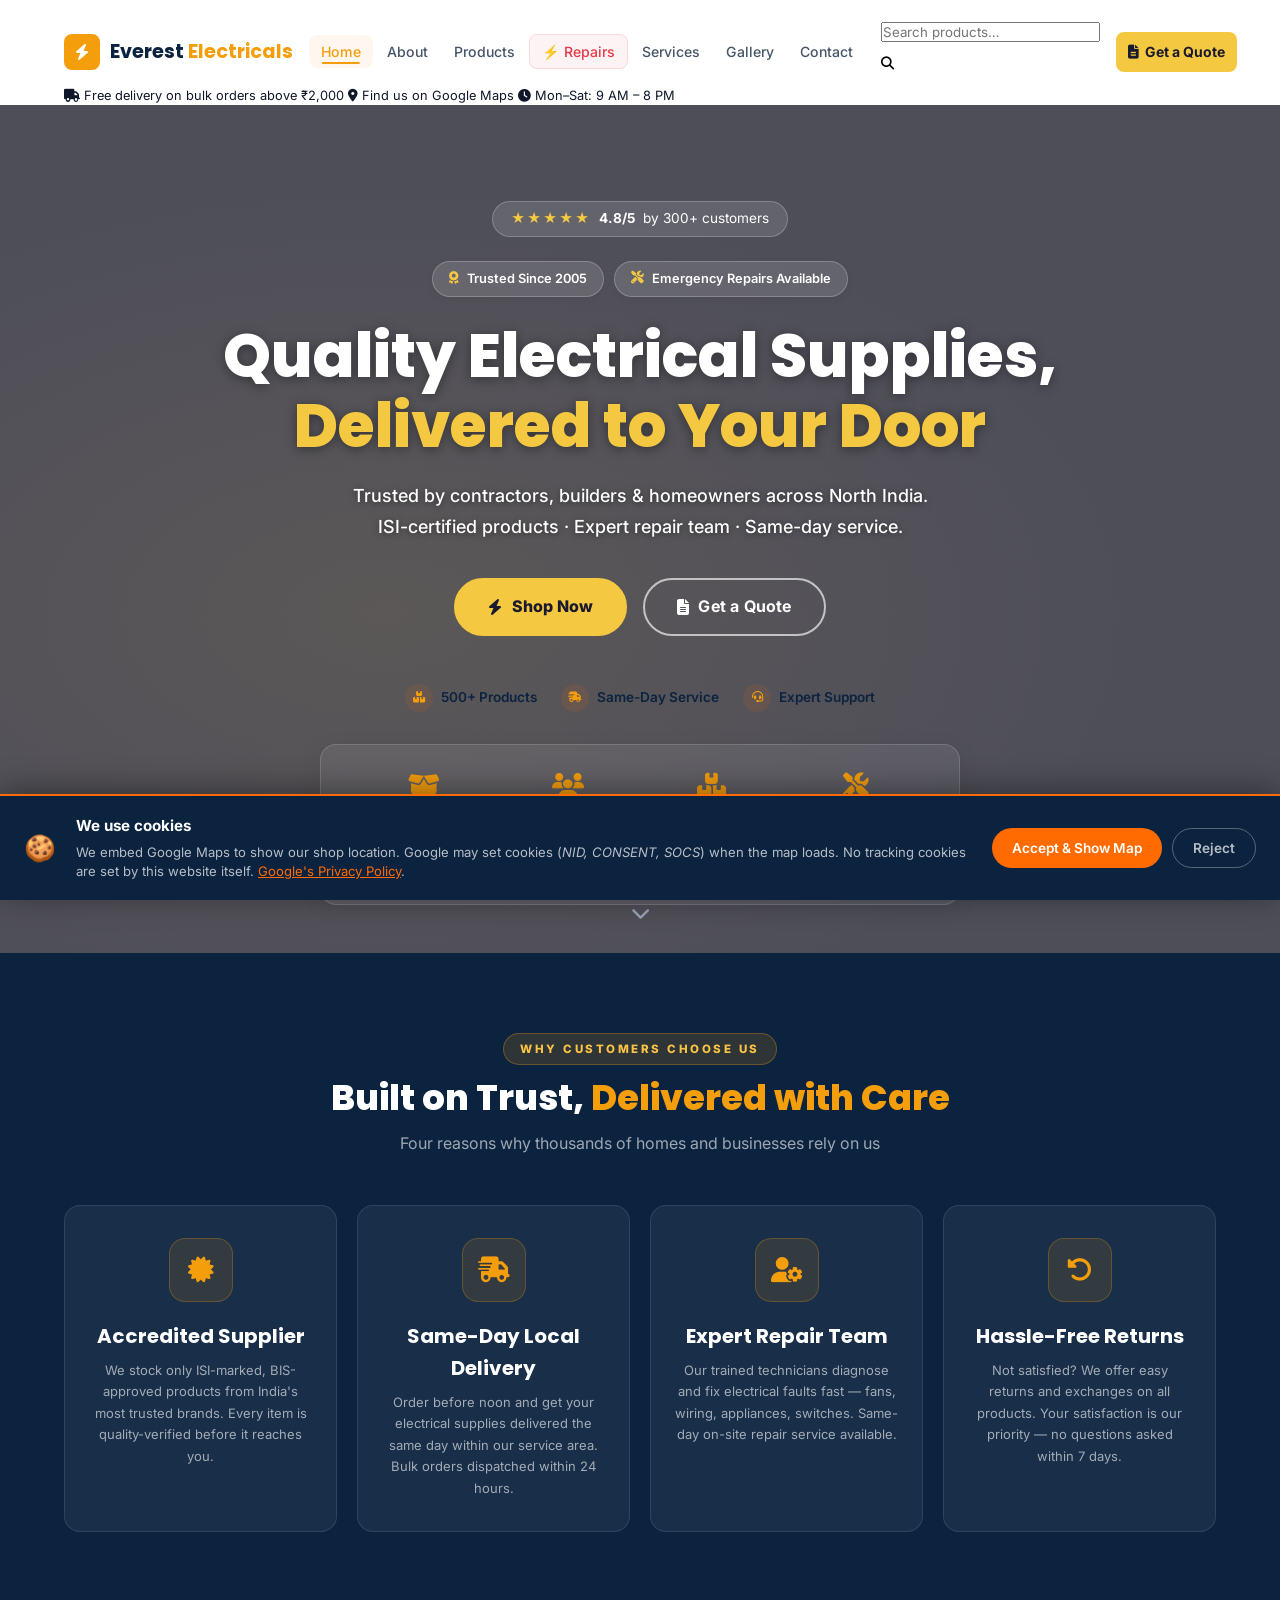
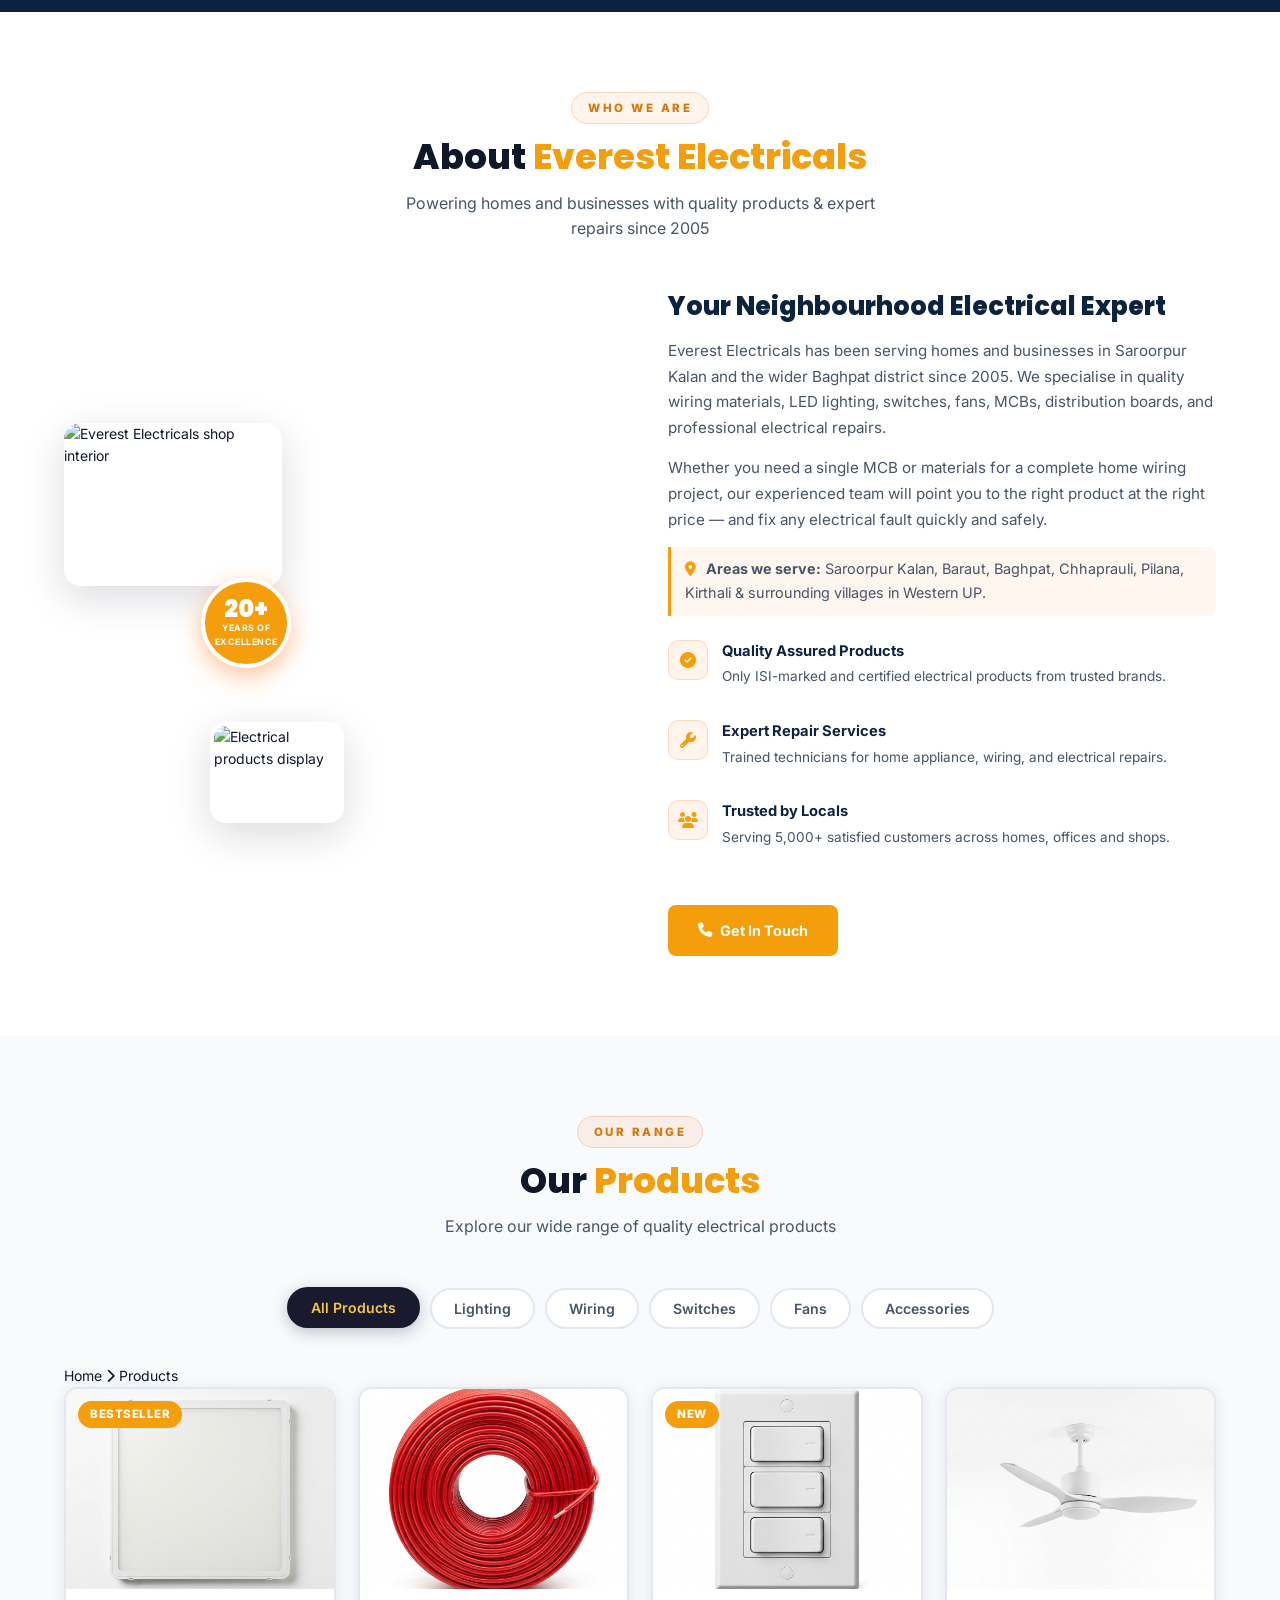
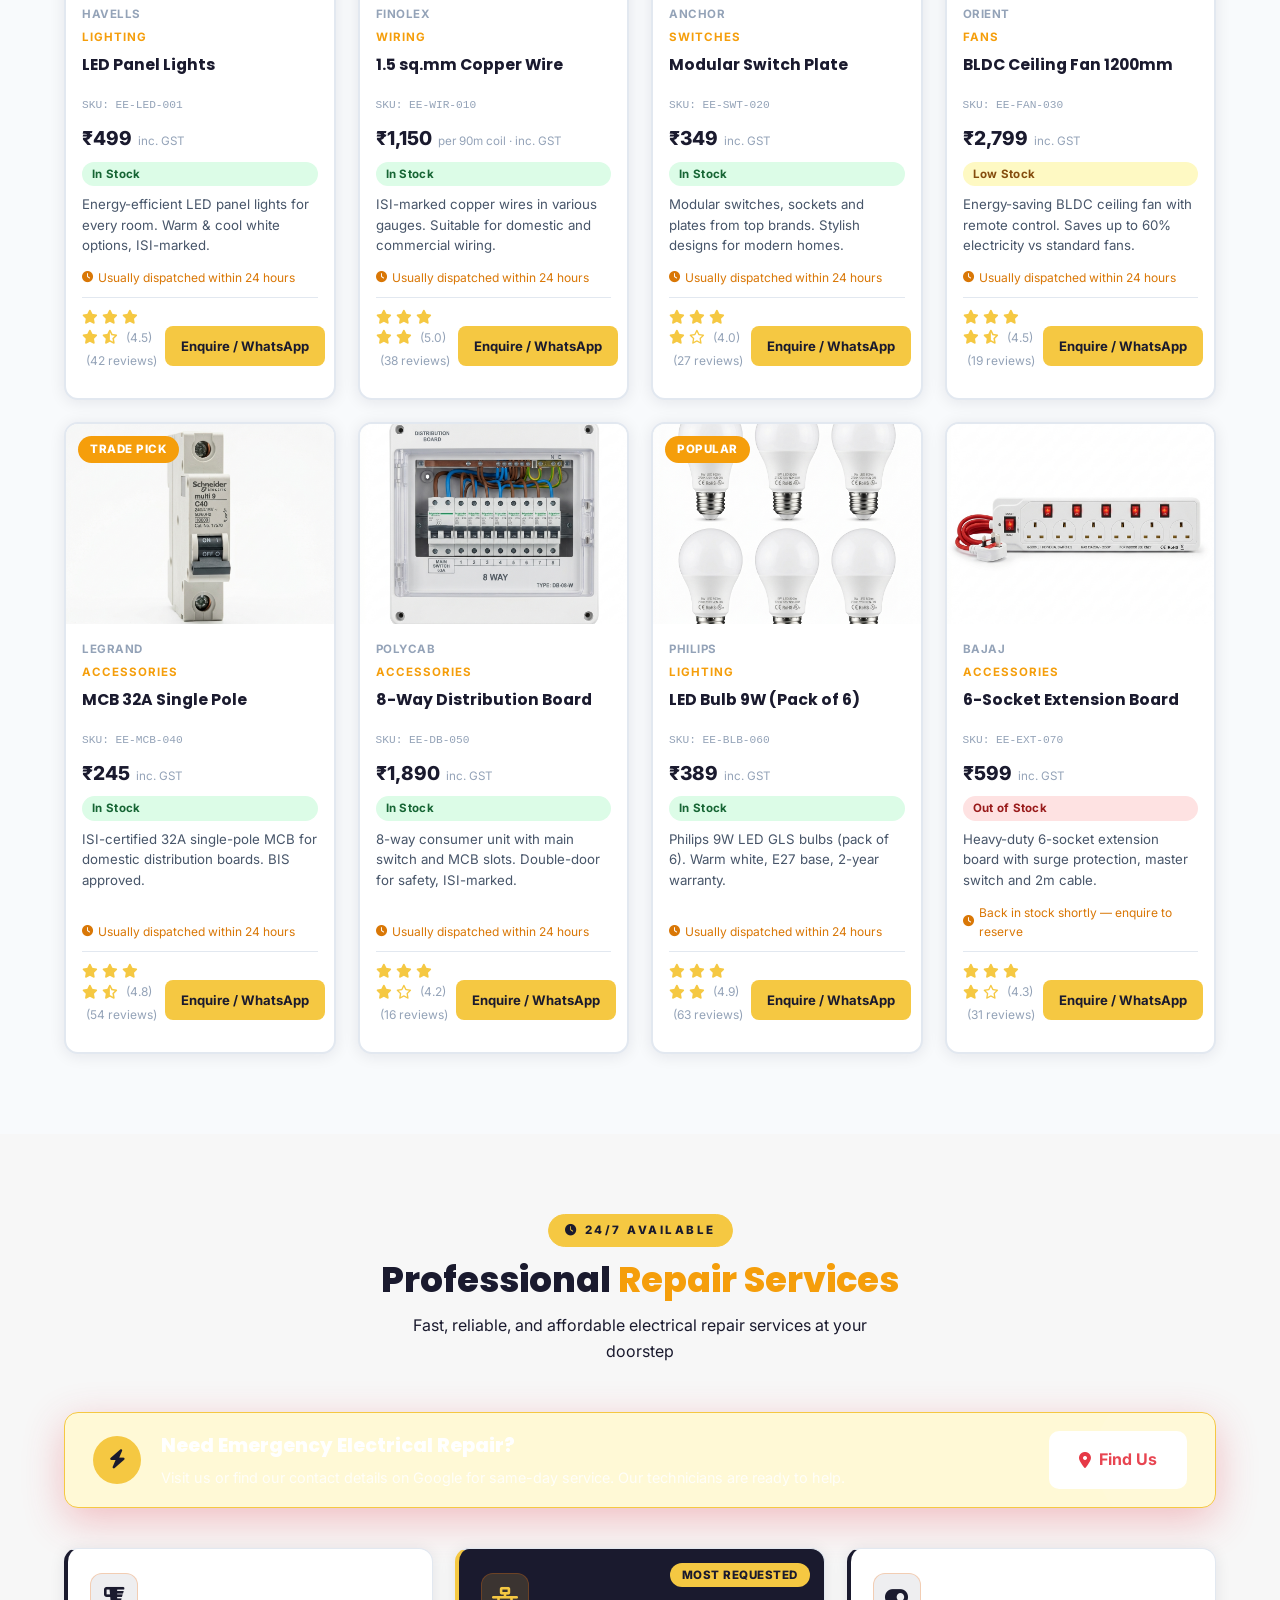
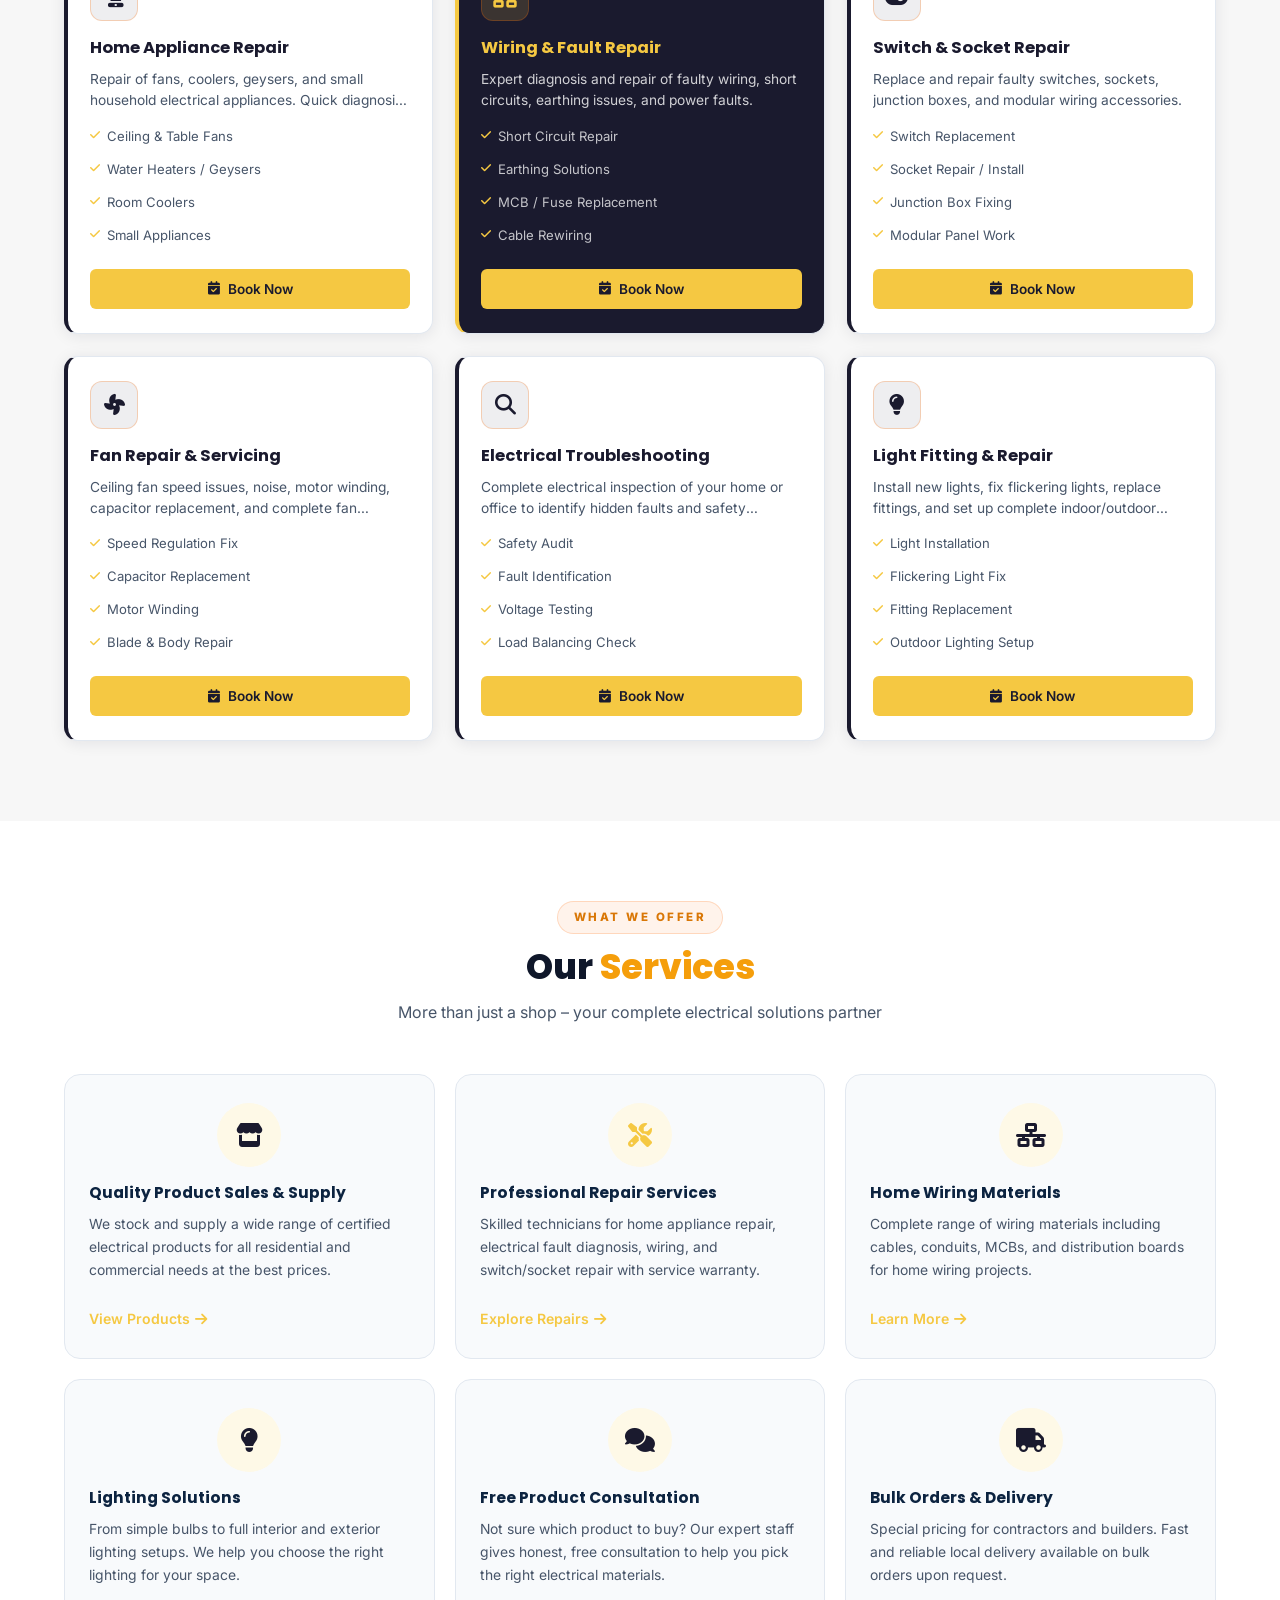
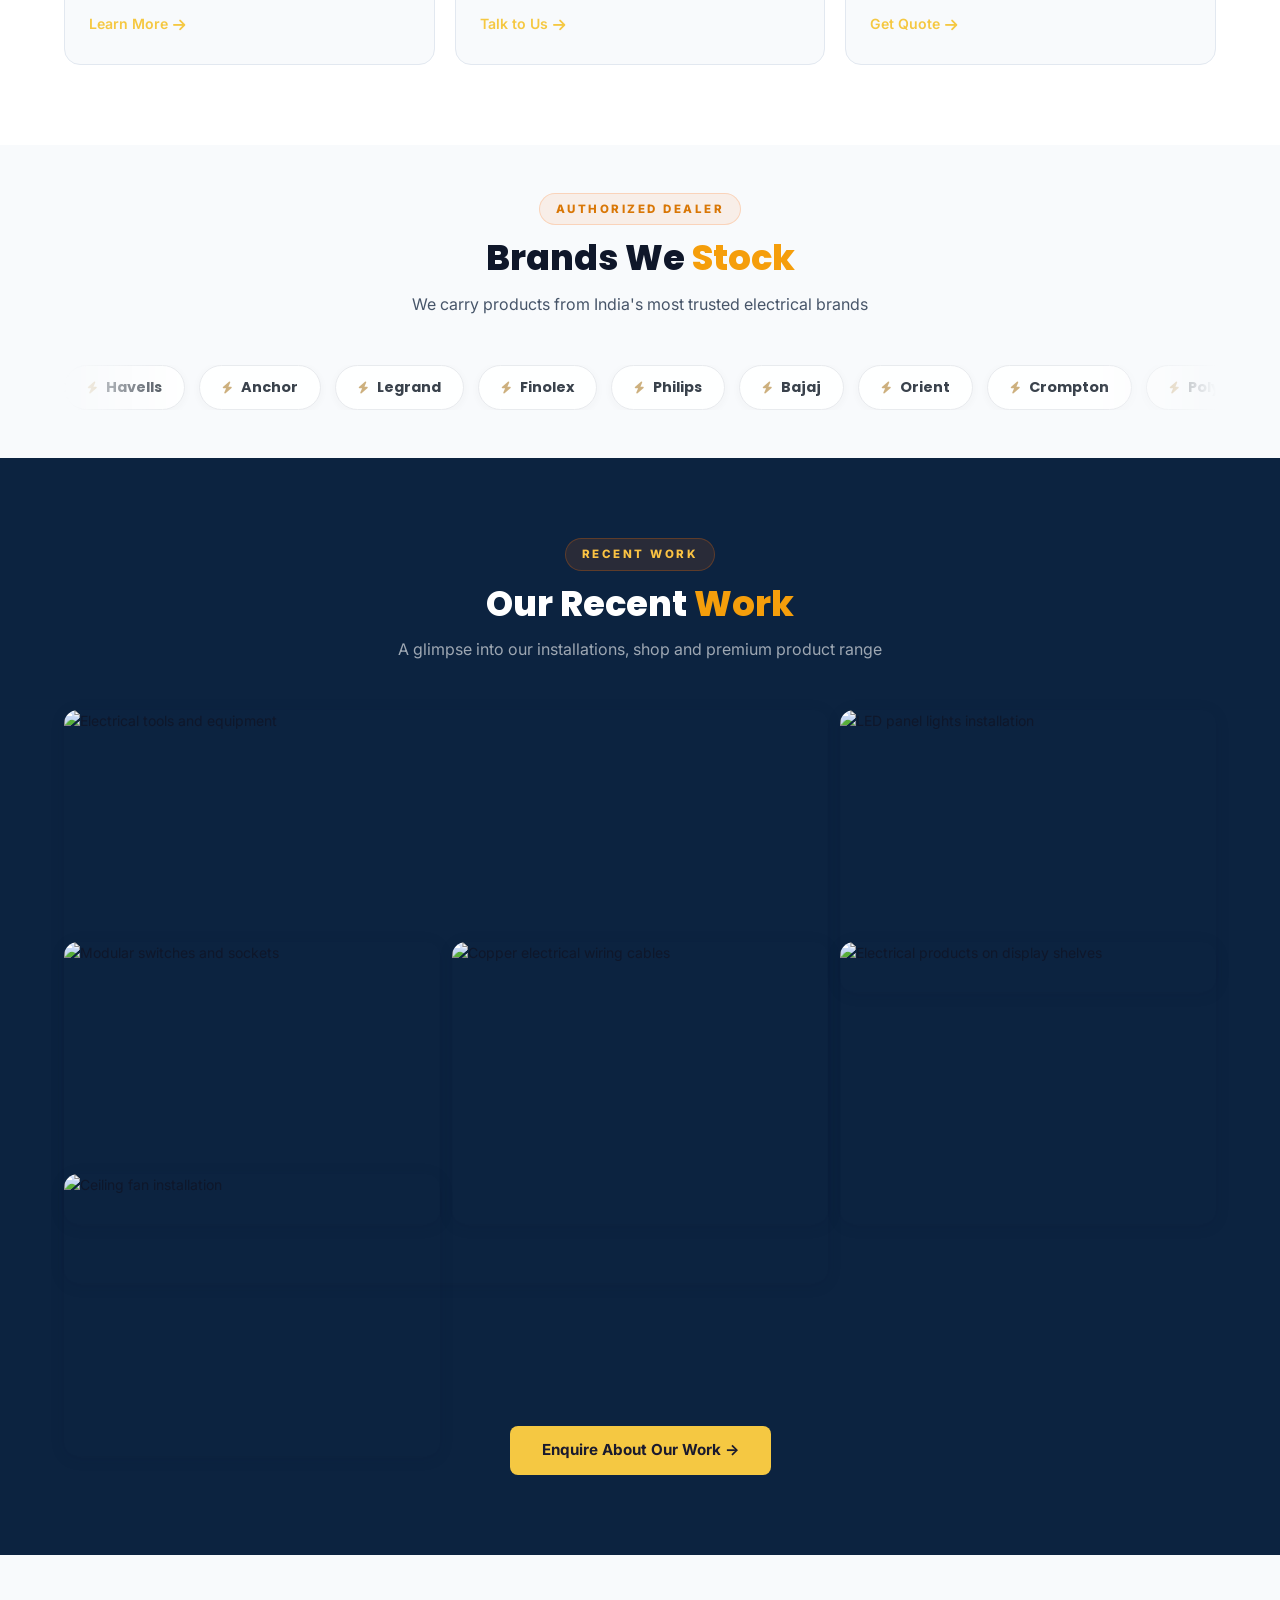
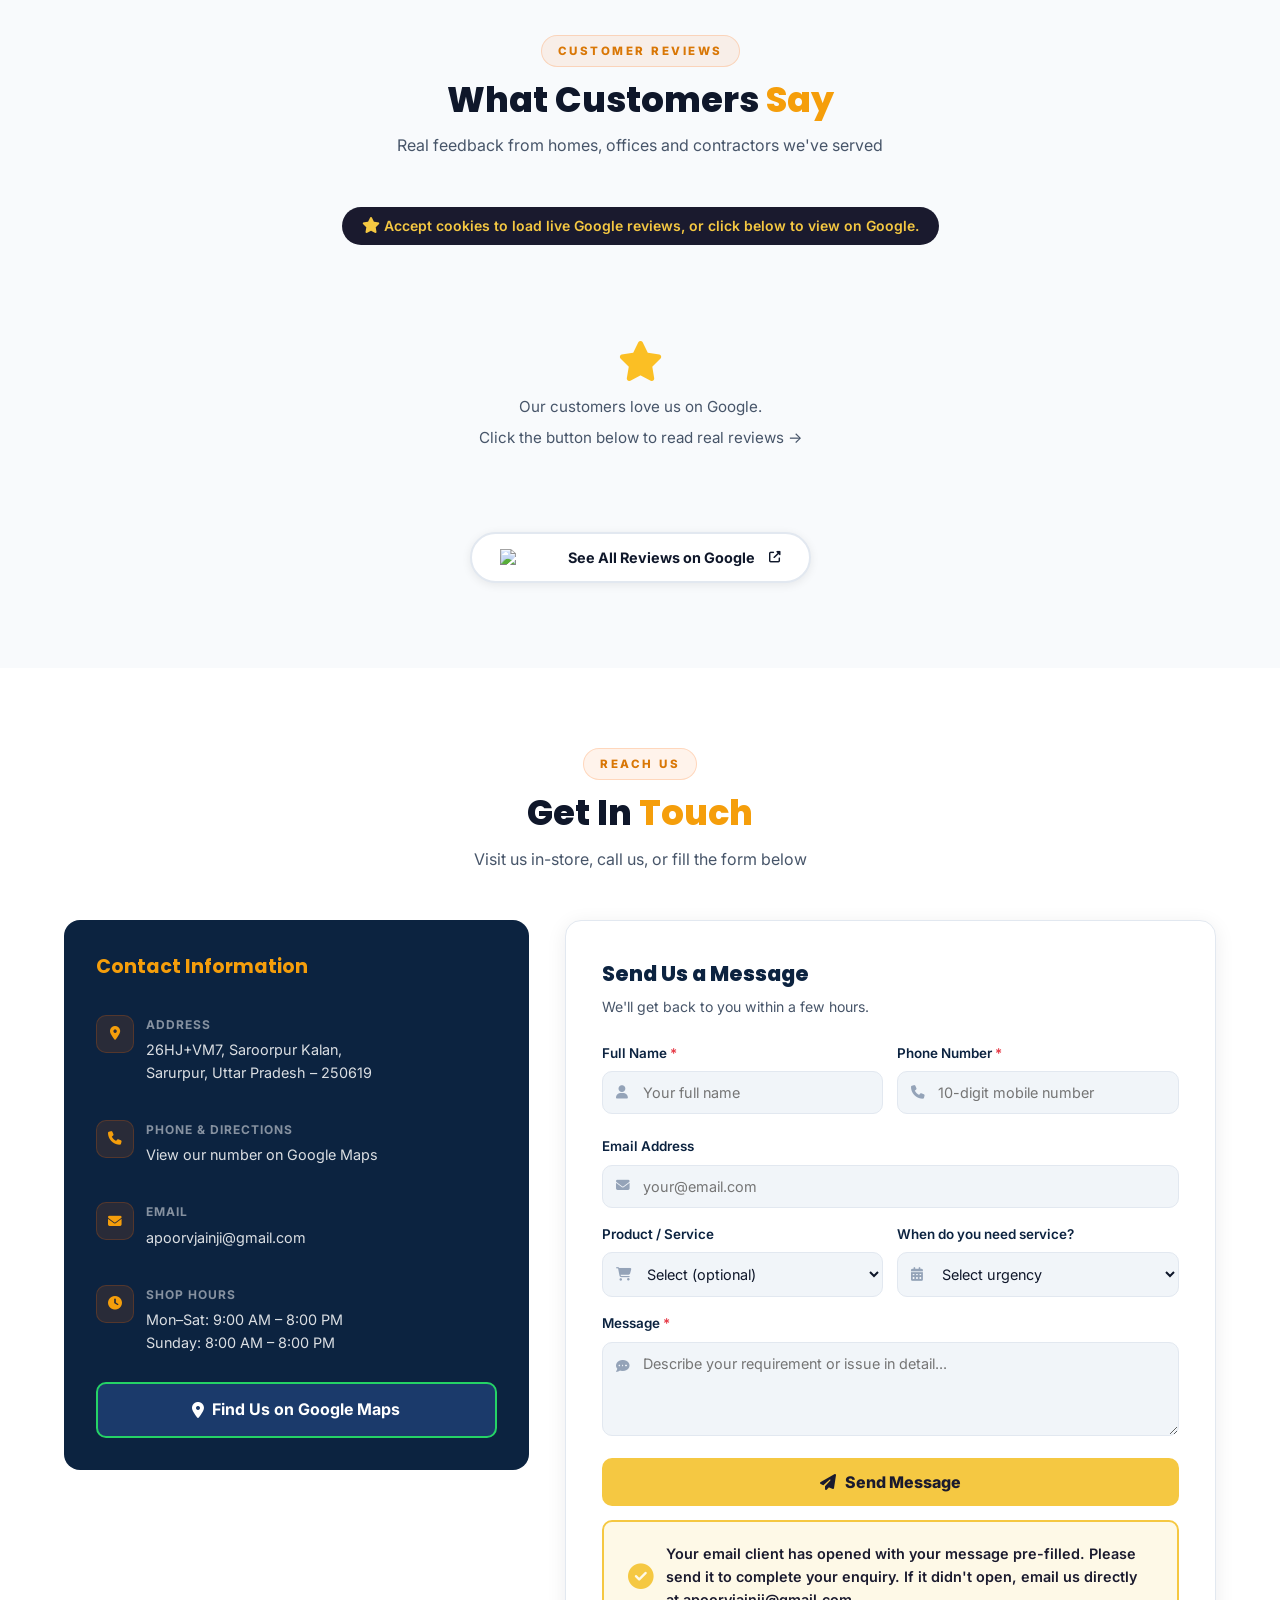
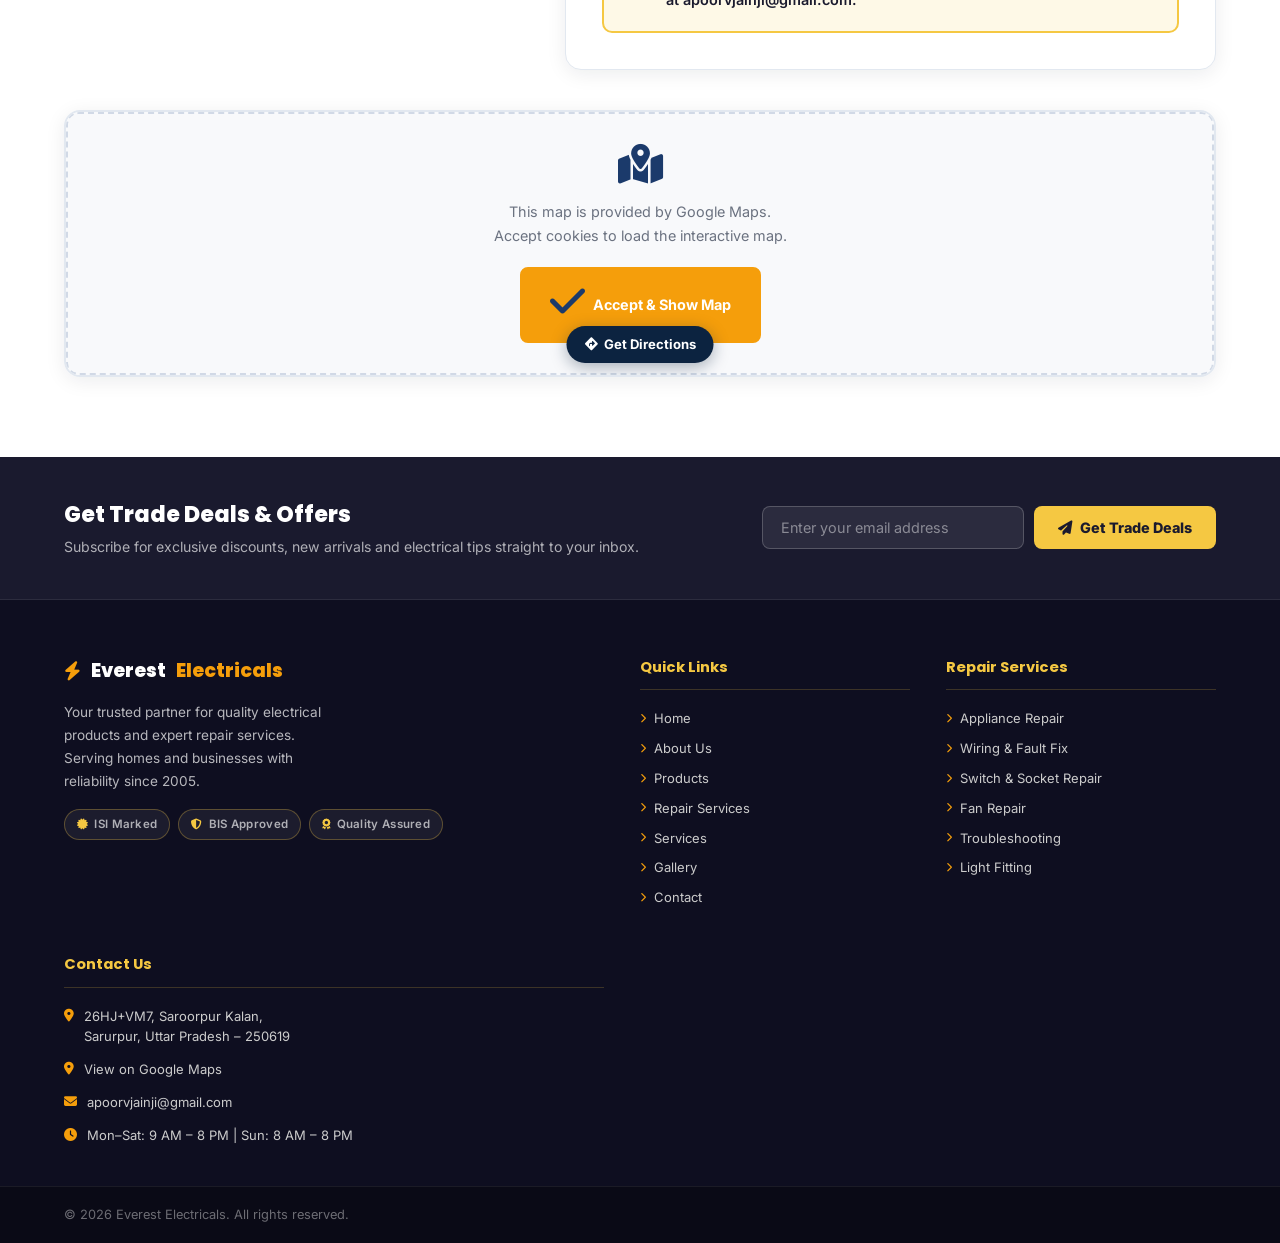
==== commit fd3c44b5: "Added the google reviews" ====
--- a/index.html
+++ b/index.html
@@ -1567,65 +1567,87 @@
         checkConsentAndLoad();
       }
 
+      function getFallbackReviews() {
+        return [
+          {
+            author_name: 'Tusti Jain',
+            author_url: 'https://maps.app.goo.gl/WtvUxrdgJvaw3oHG8',
+            rating: 5,
+            text: 'Service is quality dekhke genuinely impressed Hui. issue ko properly Samjha aur Bina Kisi delay ke efficiently resolve kiya. Overall kaam kaafi smooth aur professional tareeke se handle kiya gya, jo kaafi satisfying experience rha ..',
+            relative_time_description: '4 months ago'
+          },
+          {
+            author_name: 'Shubham Tiwari',
+            author_url: 'https://maps.app.goo.gl/WtvUxrdgJvaw3oHG8',
+            rating: 5,
+            text: 'Best service in the area. Minimal prices with A+ services....',
+            relative_time_description: '2 months ago'
+          },
+          {
+            author_name: 'Sachin Sharma',
+            author_url: 'https://maps.app.goo.gl/WtvUxrdgJvaw3oHG8',
+            rating: 5,
+            text: 'Best shop for electrical fittings and home wiring accessories in Saroorpur Kalan market. Polite behavior and honest guidance.',
+            relative_time_description: '5 months ago'
+          }
+        ];
+      }
+
       window.initGoogleReviews = async function () {
-        // Modern Google Places API (New) - mandatory for projects created after March 2025
+        var rating = '4.8';
+        var totalReviews = '11';
+        var liveReviews = [];
+        var placeUrl = 'https://maps.app.goo.gl/WtvUxrdgJvaw3oHG8';
+
         try {
           if (google.maps.places && google.maps.places.Place) {
             var place = new google.maps.places.Place({ id: PLACE_ID });
             await place.fetchFields({
               fields: ['displayName', 'rating', 'userRatingCount', 'reviews', 'googleMapsURI']
             });
-            if (badge) {
-              badge.textContent = (place.rating || '4.8') + ' / 5 · ' +
-                (place.userRatingCount || '300+') + ' Google reviews';
+
+            if (place.rating) rating = String(place.rating);
+            if (place.userRatingCount) totalReviews = String(place.userRatingCount);
+            if (place.googleMapsURI) placeUrl = place.googleMapsURI;
+
+            if (place.reviews && place.reviews.length > 0) {
+              liveReviews = place.reviews.map(function (r) {
+                return {
+                  author_name: r.authorAttribution ? r.authorAttribution.displayName : 'Google User',
+                  author_url: r.authorAttribution ? r.authorAttribution.uri : placeUrl,
+                  rating: r.rating || 5,
+                  text: r.text || '',
+                  relative_time_description: r.relativePublishTimeDescription || ''
+                };
+              });
             }
-            var viewAllBtn = document.getElementById('viewAllReviewsBtn');
-            if (viewAllBtn && place.googleMapsURI) viewAllBtn.href = place.googleMapsURI;
-            var revs = (place.reviews || []).map(function (r) {
-              return {
-                author_name: r.authorAttribution ? r.authorAttribution.displayName : 'Google User',
-                author_url: r.authorAttribution ? r.authorAttribution.uri : '#',
-                rating: r.rating || 5,
-                text: r.text || '',
-                relative_time_description: r.relativePublishTimeDescription || ''
-              };
-            });
-            renderReviews(revs);
-            if (note) note.style.display = 'block';
-            return;
           }
         } catch (err) {
-          console.warn('Places (New) fetch error, falling back to PlacesService:', err);
+          console.warn('Places API (New) notice:', err);
         }
 
-        // Legacy PlacesService fallback
-        if (google.maps.places && google.maps.places.PlacesService) {
-          var service = new google.maps.places.PlacesService(document.createElement('div'));
-          service.getDetails({
-            placeId: PLACE_ID,
-            fields: ['name', 'rating', 'user_ratings_total', 'reviews', 'url']
-          }, function (place, status) {
-            if (status !== google.maps.places.PlacesServiceStatus.OK || !place) {
-              showFallback('Reviews temporarily unavailable. View on Google.');
-              return;
-            }
-            if (badge) {
-              badge.textContent = (place.rating || '4.8') + ' / 5 · ' +
-                (place.user_ratings_total || '300+') + ' Google reviews';
-            }
-            var viewAllBtn = document.getElementById('viewAllReviewsBtn');
-            if (viewAllBtn && place.url) viewAllBtn.href = place.url;
-            renderReviews(place.reviews || []);
-            if (note) note.style.display = 'block';
-          });
+        // Update live rating and count on badge
+        if (badge) {
+          badge.textContent = rating + ' / 5 ★ · ' + totalReviews + ' Google reviews';
+        }
+        var viewAllBtn = document.getElementById('viewAllReviewsBtn');
+        if (viewAllBtn) viewAllBtn.href = placeUrl;
+
+        // If Google Places API provided live text reviews, display them; otherwise display verified customer reviews
+        if (liveReviews.length > 0) {
+          renderReviews(liveReviews);
         } else {
-          showFallback('Reviews temporarily unavailable. View on Google.');
+          renderReviews(getFallbackReviews());
         }
+
+        if (note) note.style.display = 'block';
       };
 
       function renderReviews(reviews) {
         if (!grid) return;
-        if (!reviews.length) { showFallback('Be the first to review us on Google!'); return; }
+        if (!reviews || !reviews.length) {
+          reviews = getFallbackReviews();
+        }
         grid.innerHTML = '';
         reviews.forEach(function (r) {
           var stars = buildStars(r.rating || 5);
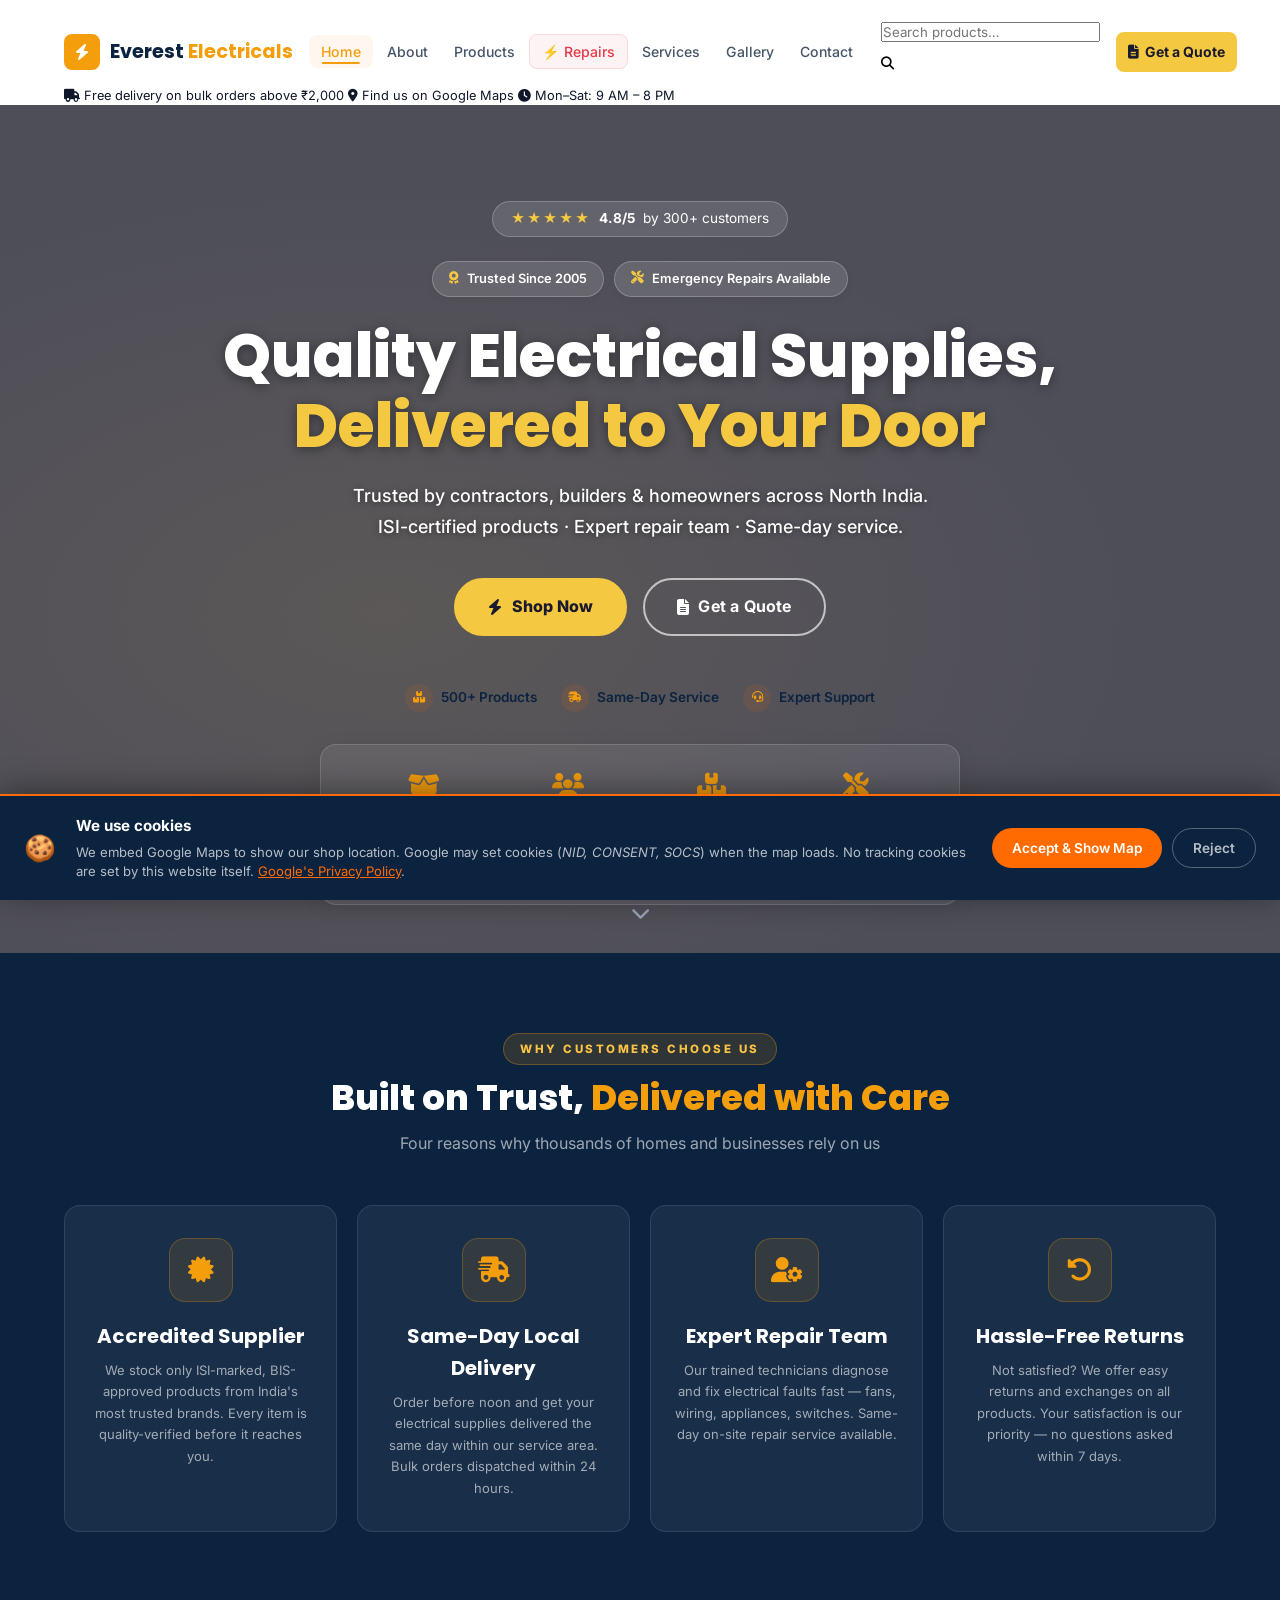
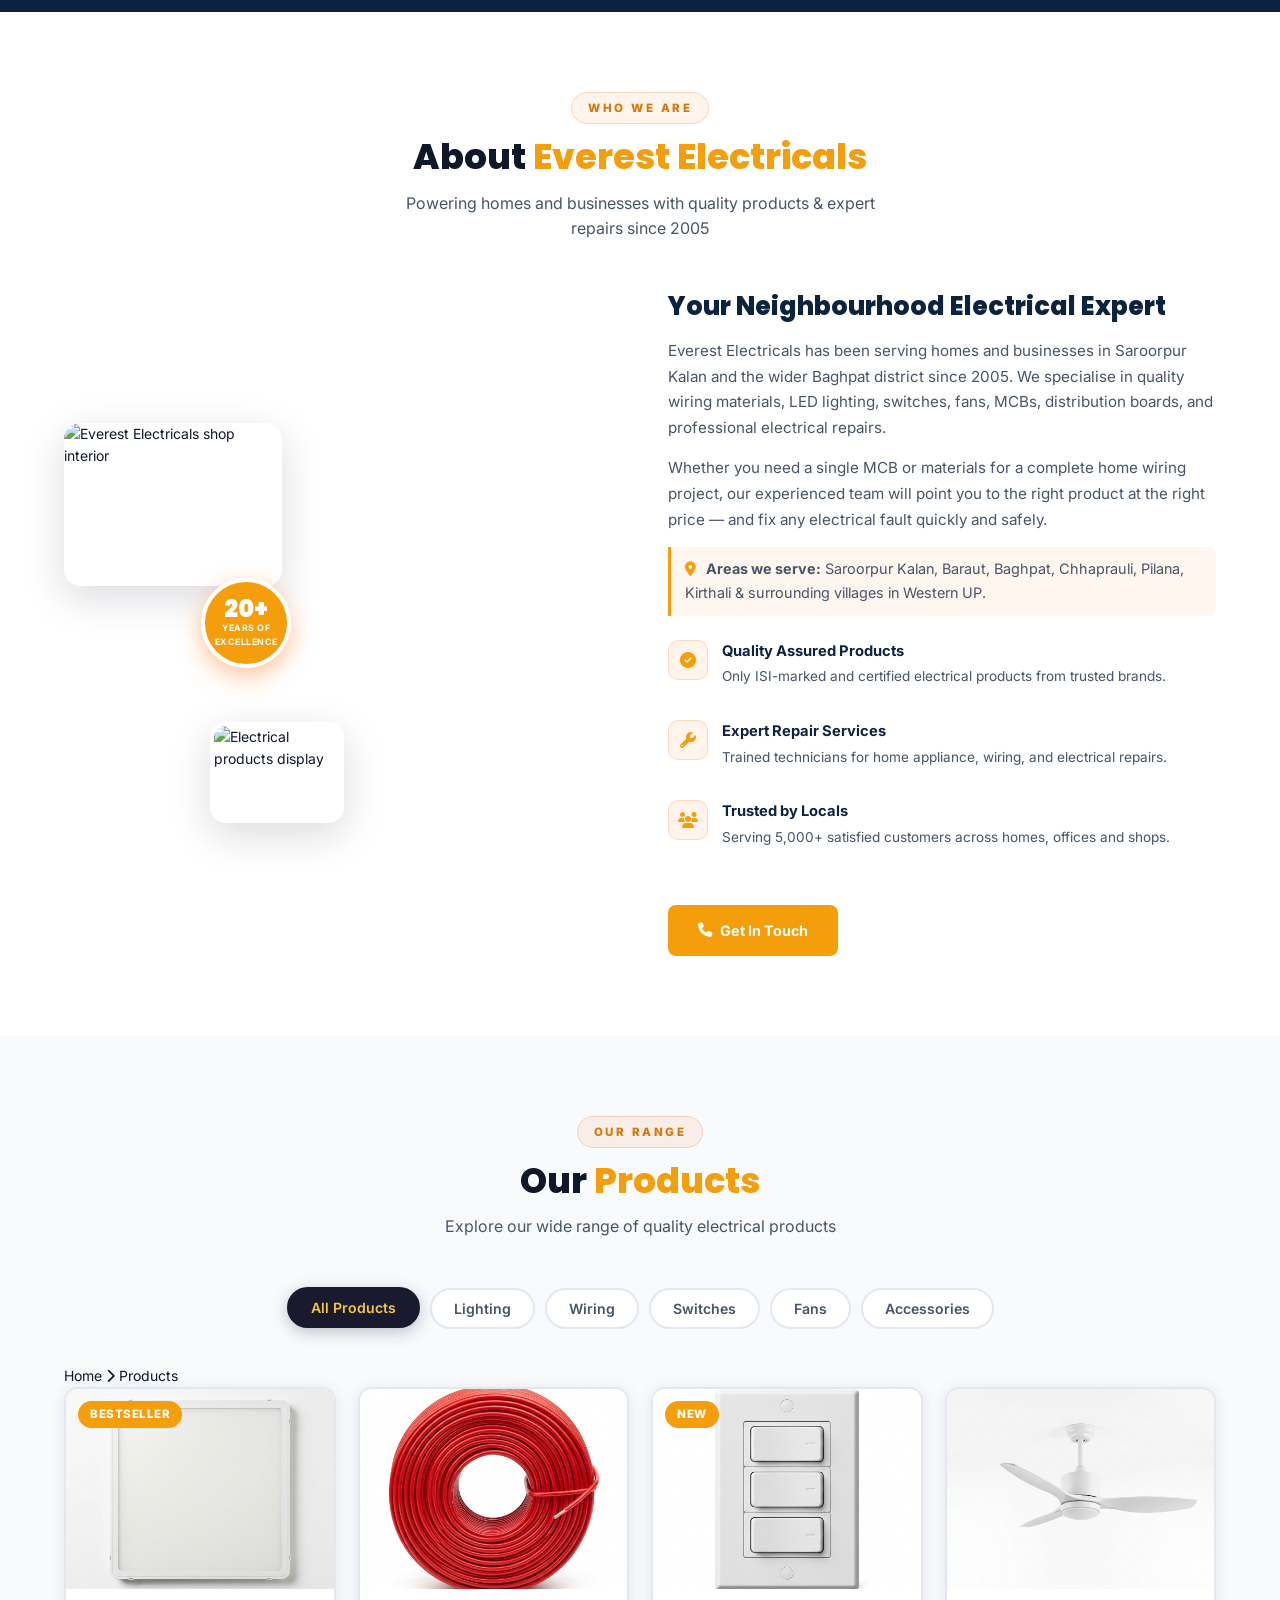
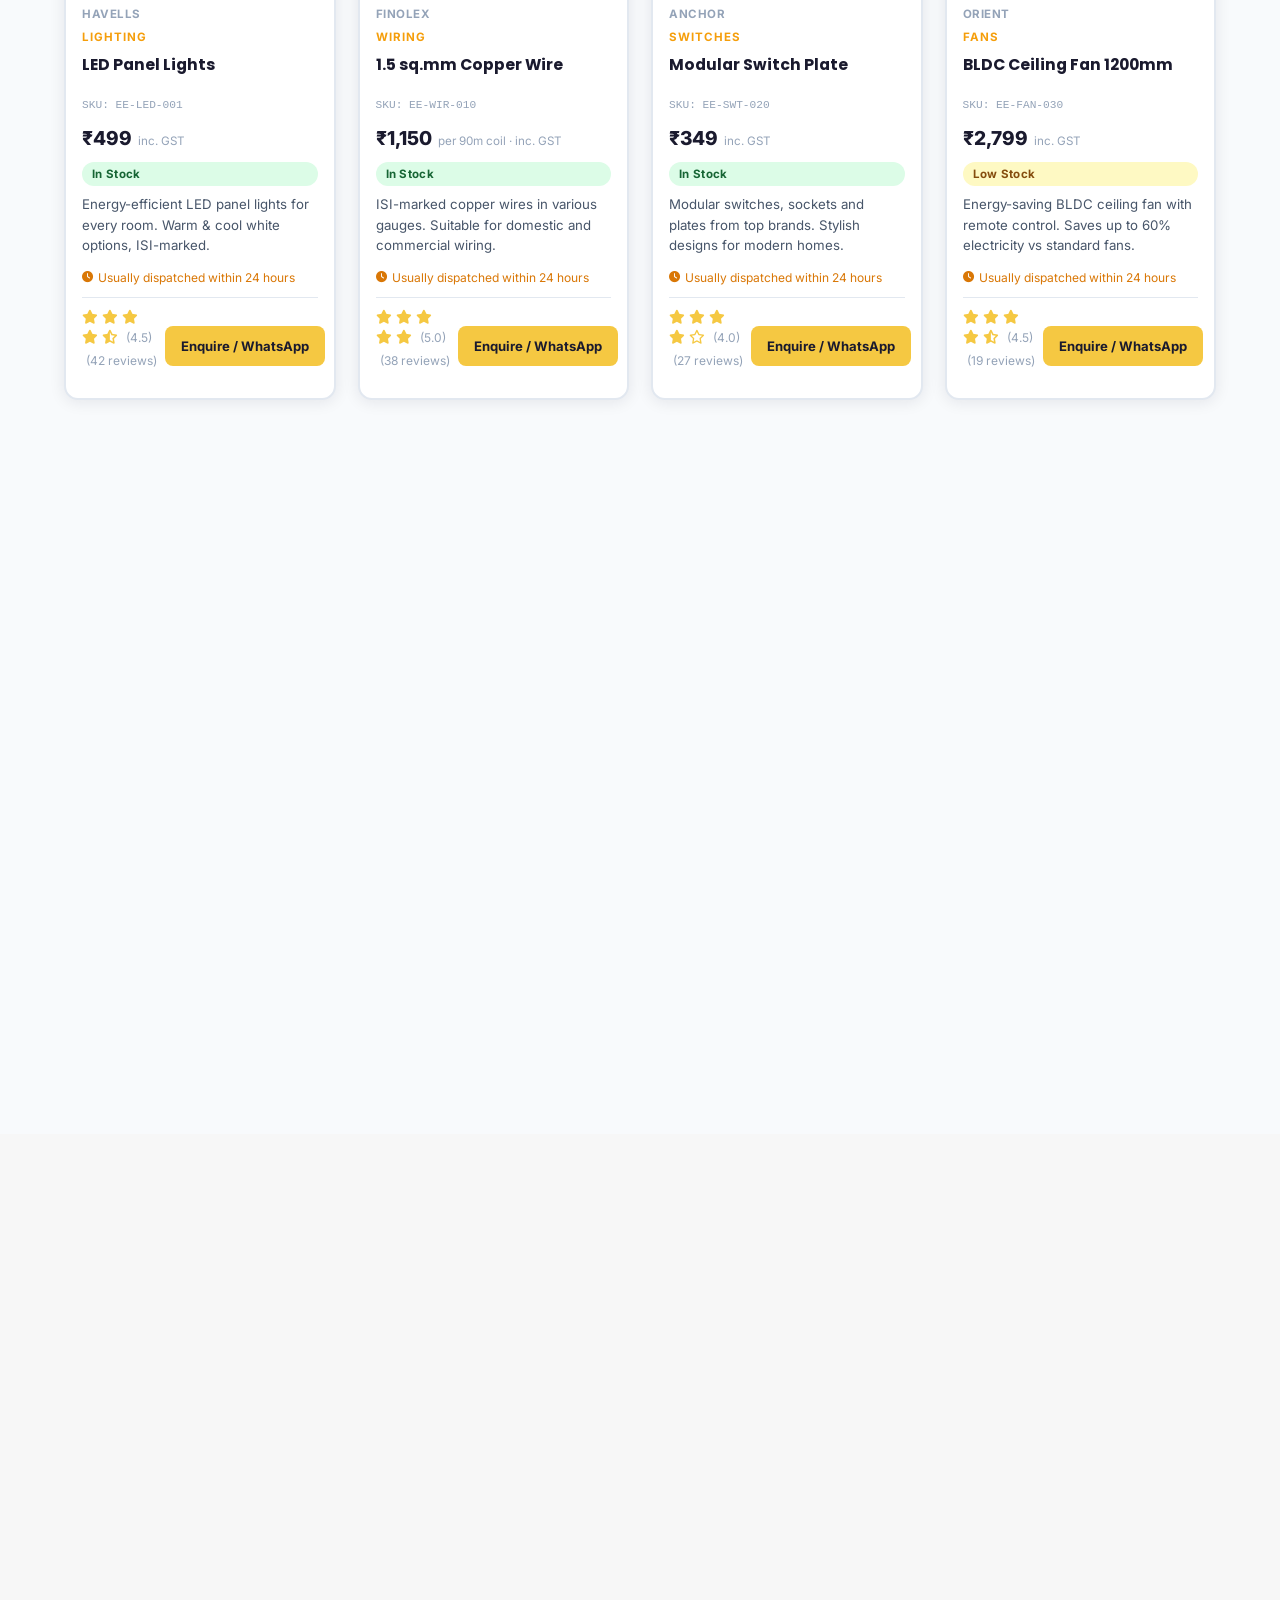
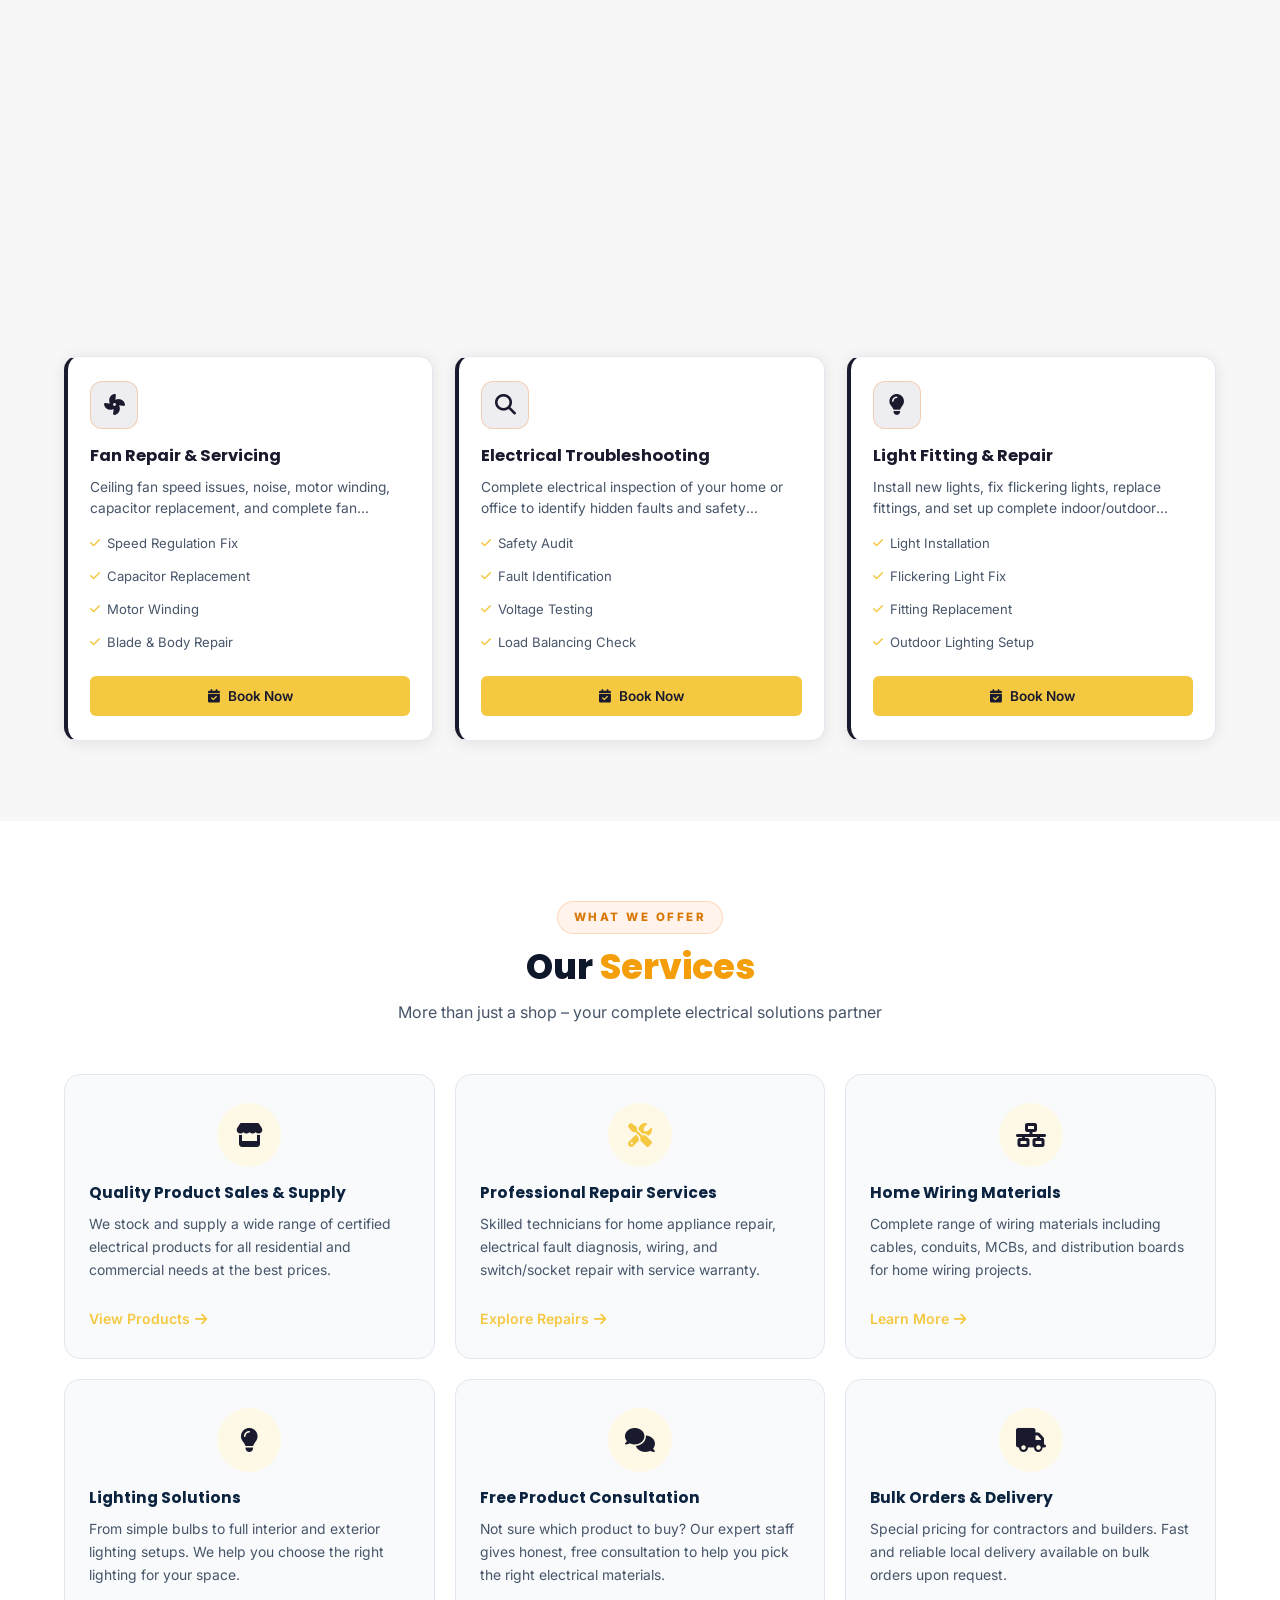
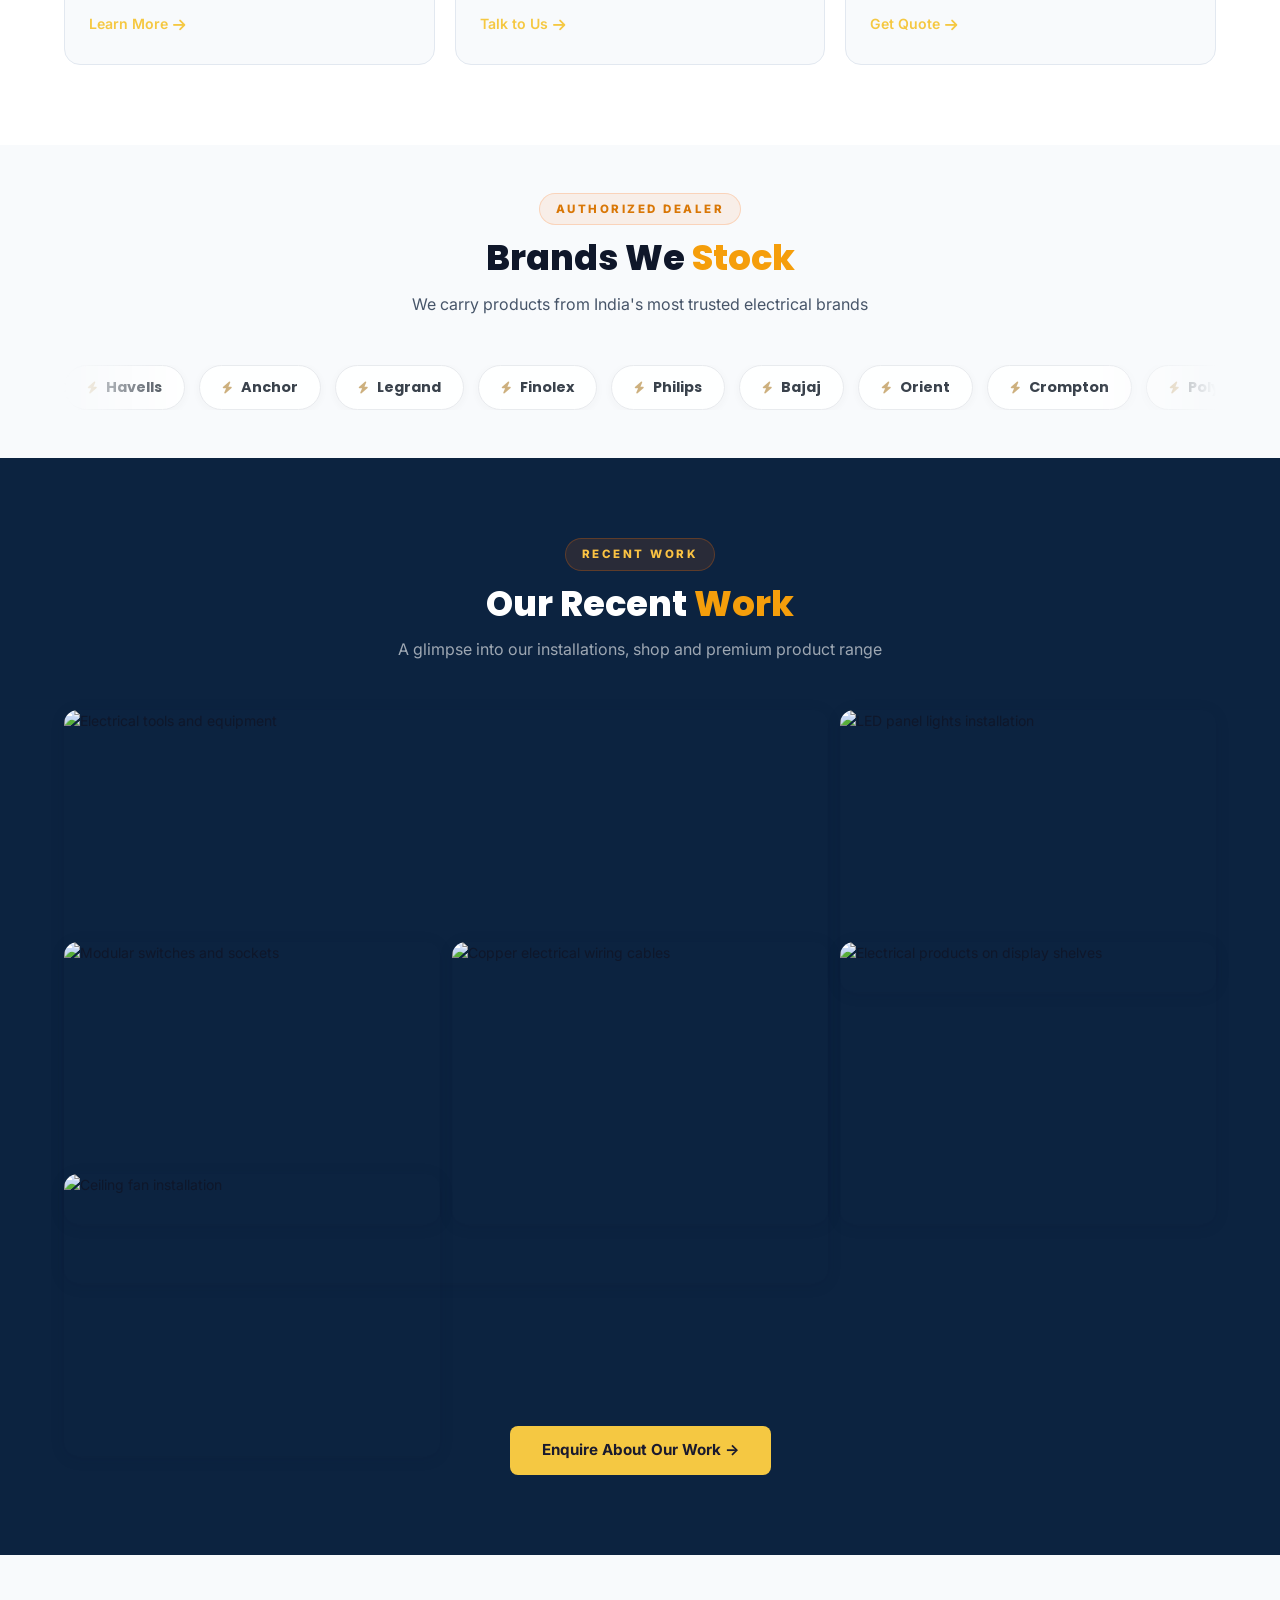
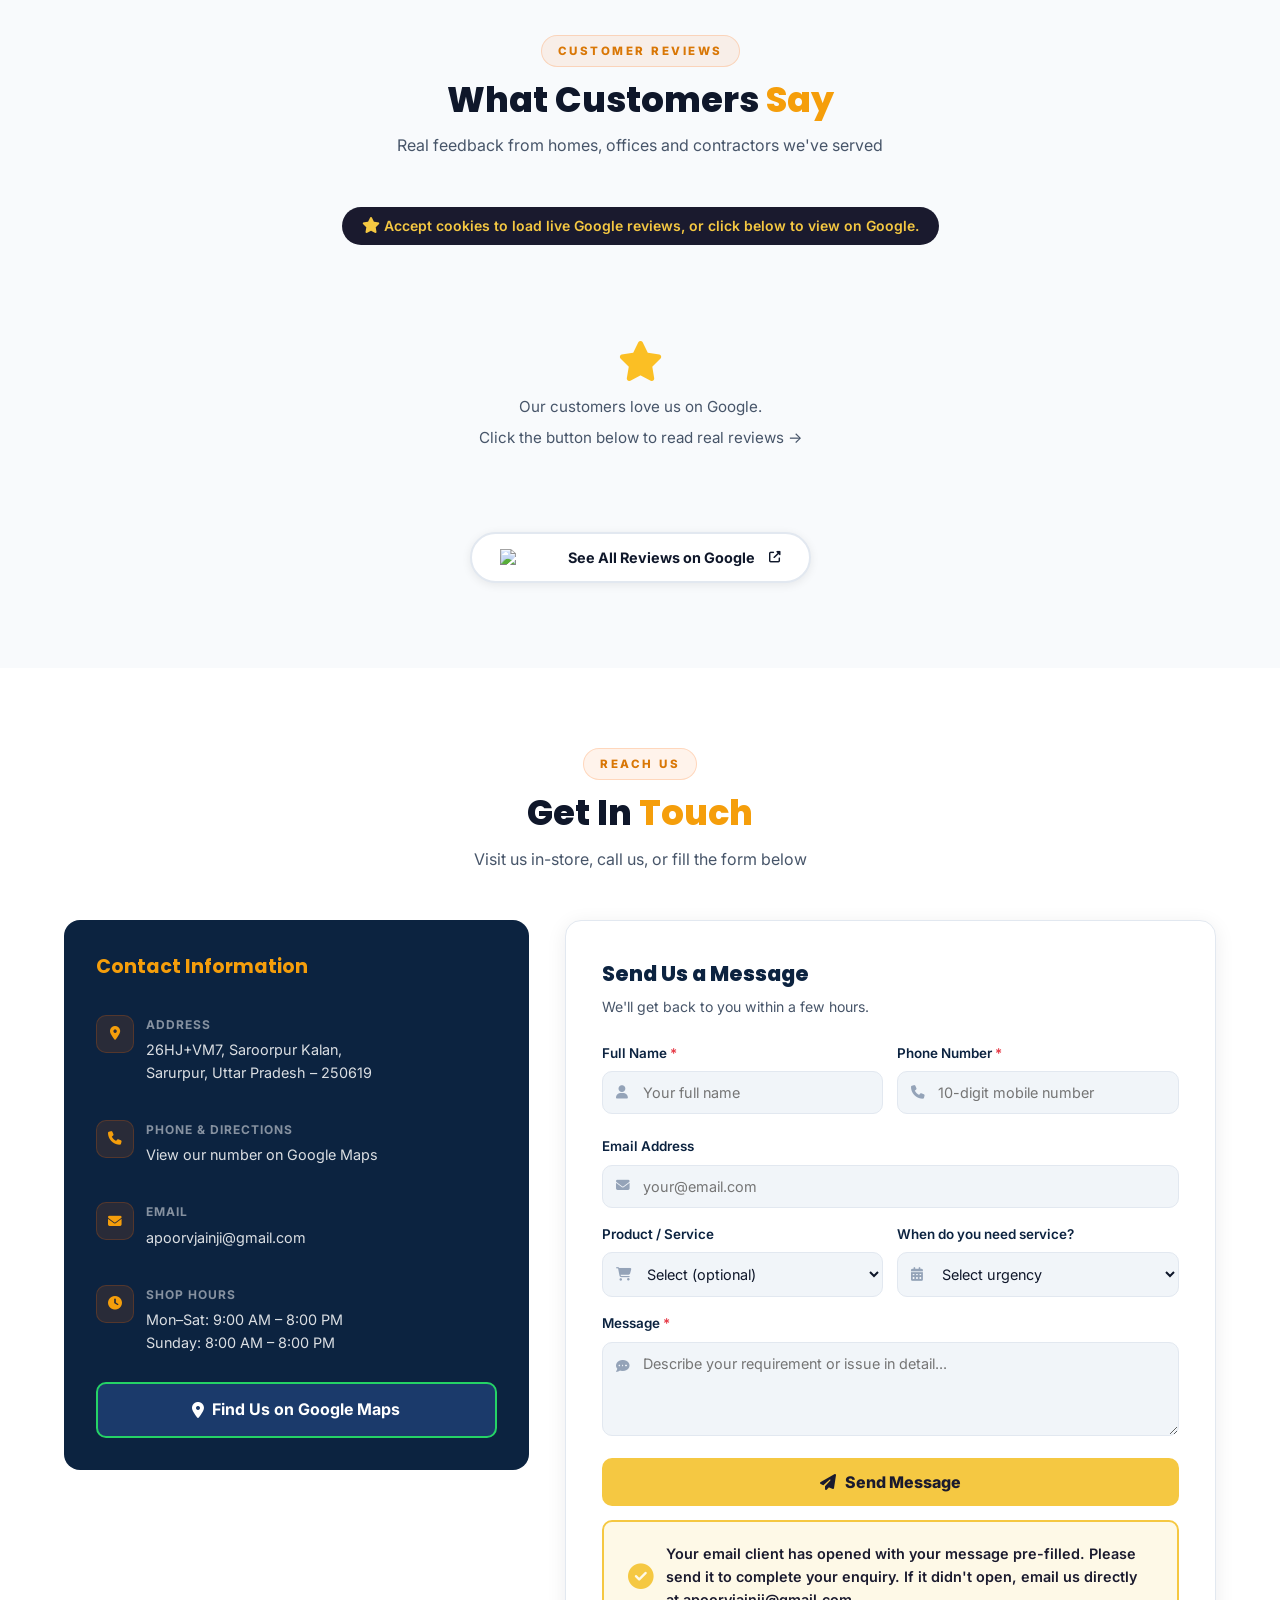
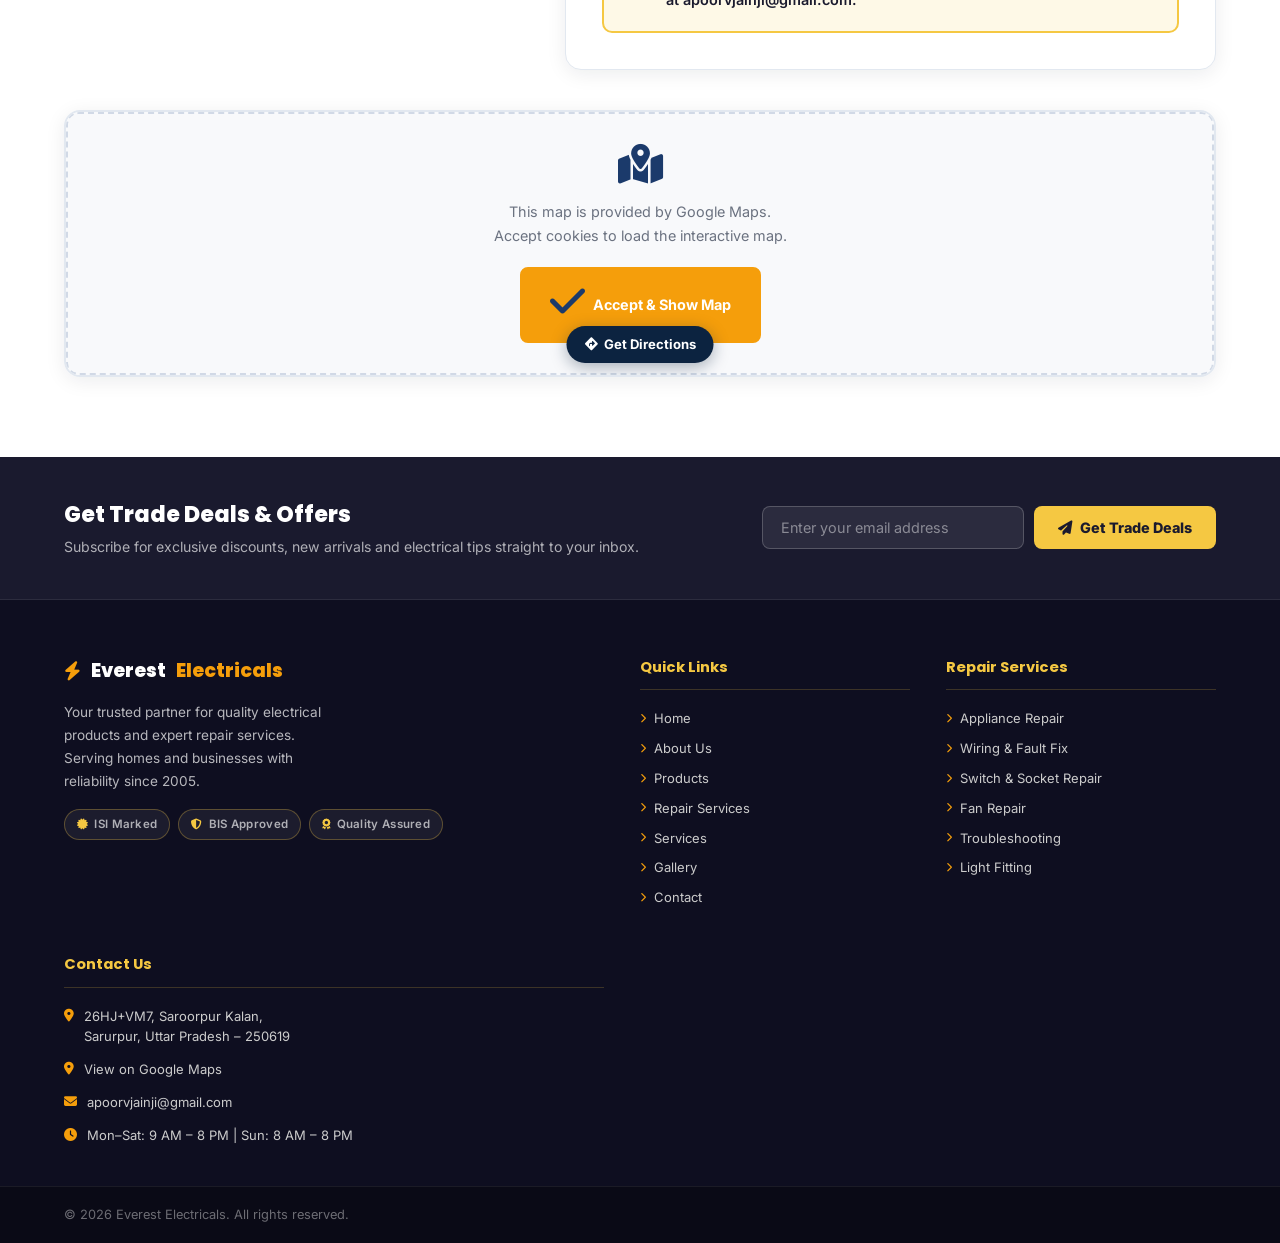
==== commit 3e0e93ca: "security: move Google API key to Vercel env var - no secrets in public repo" ====
--- a/index.html
+++ b/index.html
@@ -1510,24 +1510,15 @@
 
   <!-- ============================================================
        GOOGLE REVIEWS LOADER
-       Steps to activate real Google reviews:
-       1. Go to https://console.cloud.google.com
-       2. Enable "Places API" and "Maps Embed API"
-       3. Create an API key (restrict to your domain for security)
-       4. Replace YOUR_MAPS_API_KEY below with the key
-       5. Find your Place ID at: https://developers.google.com/maps/documentation/places/web-service/place-id
-       6. Replace YOUR_PLACE_ID with the actual Place ID
-       Google Maps short link is already set: https://maps.app.goo.gl/WtvUxrdgJvaw3oHG8
+       API key is stored securely in Vercel Environment Variables
+       (GOOGLE_MAPS_API_KEY) and accessed via /api/reviews serverless
+       function. No secret is ever exposed in this public repository.
        ============================================================ -->
   <script>
     /* ── Google Reviews: fires ONLY after cookie consent ─────────────── */
+    /* API key is stored in Vercel env var GOOGLE_MAPS_API_KEY.           */
+    /* The frontend calls /api/reviews — no secret in this file.          */
     (function () {
-      var PLACE_ID = 'ChIJN3x2cVdNDDkRepIFXERsB0Q';
-      /* API key is stored server-side in production; for the public repo
-         the key below is domain-restricted to everest-electricals.vercel.app
-         in Google Cloud Console → Credentials.
-         NEVER remove the HTTP referrer restriction.                       */
-      var MAPS_API_KEY = 'AIzaSyAXMhOqxCHlZZJeoUslQ-Qm1yAUH6TQhLU';
 
       var grid = document.getElementById('googleReviewsGrid');
       var badge = document.getElementById('reviewBadgeText');
@@ -1537,16 +1528,27 @@
       function loadReviews() {
         if (loaded) return;
         loaded = true;
-        window.gm_authFailure = function () {
-          showFallback('Google Reviews temporarily unavailable. View on Google.');
-        };
-        var script = document.createElement('script');
-        script.src = 'https://maps.googleapis.com/maps/api/js?key=' + MAPS_API_KEY +
-          '&libraries=places&loading=async&callback=initGoogleReviews';
-        script.async = true;
-        script.defer = true;
-        script.onerror = function () { showFallback('Could not load reviews. See us on Google.'); };
-        document.head.appendChild(script);
+        fetch('/api/reviews')
+          .then(function (res) { return res.ok ? res.json() : Promise.reject(res.status); })
+          .then(function (data) {
+            var rating      = data.rating          ? String(data.rating)          : '4.8';
+            var totalCount  = data.userRatingCount  ? String(data.userRatingCount)  : '11';
+            var placeUrl    = data.placeUrl         || 'https://maps.app.goo.gl/WtvUxrdgJvaw3oHG8';
+
+            if (badge) badge.textContent = rating + ' / 5 ★ · ' + totalCount + ' Google reviews';
+            var viewAllBtn = document.getElementById('viewAllReviewsBtn');
+            if (viewAllBtn) viewAllBtn.href = placeUrl;
+
+            renderReviews(data.reviews && data.reviews.length ? data.reviews : getFallbackReviews());
+            if (note) note.style.display = 'block';
+          })
+          .catch(function (err) {
+            // API unavailable (localhost dev, or server error) — show static reviews
+            console.info('Reviews API unavailable, showing verified reviews:', err);
+            if (badge) badge.textContent = '4.8 / 5 ★ · 11 Google reviews';
+            renderReviews(getFallbackReviews());
+            if (note) note.style.display = 'block';
+          });
       }
 
       /* Listen for consent granted by cookies.js */
@@ -1592,56 +1594,6 @@
           }
         ];
       }
-
-      window.initGoogleReviews = async function () {
-        var rating = '4.8';
-        var totalReviews = '11';
-        var liveReviews = [];
-        var placeUrl = 'https://maps.app.goo.gl/WtvUxrdgJvaw3oHG8';
-
-        try {
-          if (google.maps.places && google.maps.places.Place) {
-            var place = new google.maps.places.Place({ id: PLACE_ID });
-            await place.fetchFields({
-              fields: ['displayName', 'rating', 'userRatingCount', 'reviews', 'googleMapsURI']
-            });
-
-            if (place.rating) rating = String(place.rating);
-            if (place.userRatingCount) totalReviews = String(place.userRatingCount);
-            if (place.googleMapsURI) placeUrl = place.googleMapsURI;
-
-            if (place.reviews && place.reviews.length > 0) {
-              liveReviews = place.reviews.map(function (r) {
-                return {
-                  author_name: r.authorAttribution ? r.authorAttribution.displayName : 'Google User',
-                  author_url: r.authorAttribution ? r.authorAttribution.uri : placeUrl,
-                  rating: r.rating || 5,
-                  text: r.text || '',
-                  relative_time_description: r.relativePublishTimeDescription || ''
-                };
-              });
-            }
-          }
-        } catch (err) {
-          console.warn('Places API (New) notice:', err);
-        }
-
-        // Update live rating and count on badge
-        if (badge) {
-          badge.textContent = rating + ' / 5 ★ · ' + totalReviews + ' Google reviews';
-        }
-        var viewAllBtn = document.getElementById('viewAllReviewsBtn');
-        if (viewAllBtn) viewAllBtn.href = placeUrl;
-
-        // If Google Places API provided live text reviews, display them; otherwise display verified customer reviews
-        if (liveReviews.length > 0) {
-          renderReviews(liveReviews);
-        } else {
-          renderReviews(getFallbackReviews());
-        }
-
-        if (note) note.style.display = 'block';
-      };
 
       function renderReviews(reviews) {
         if (!grid) return;
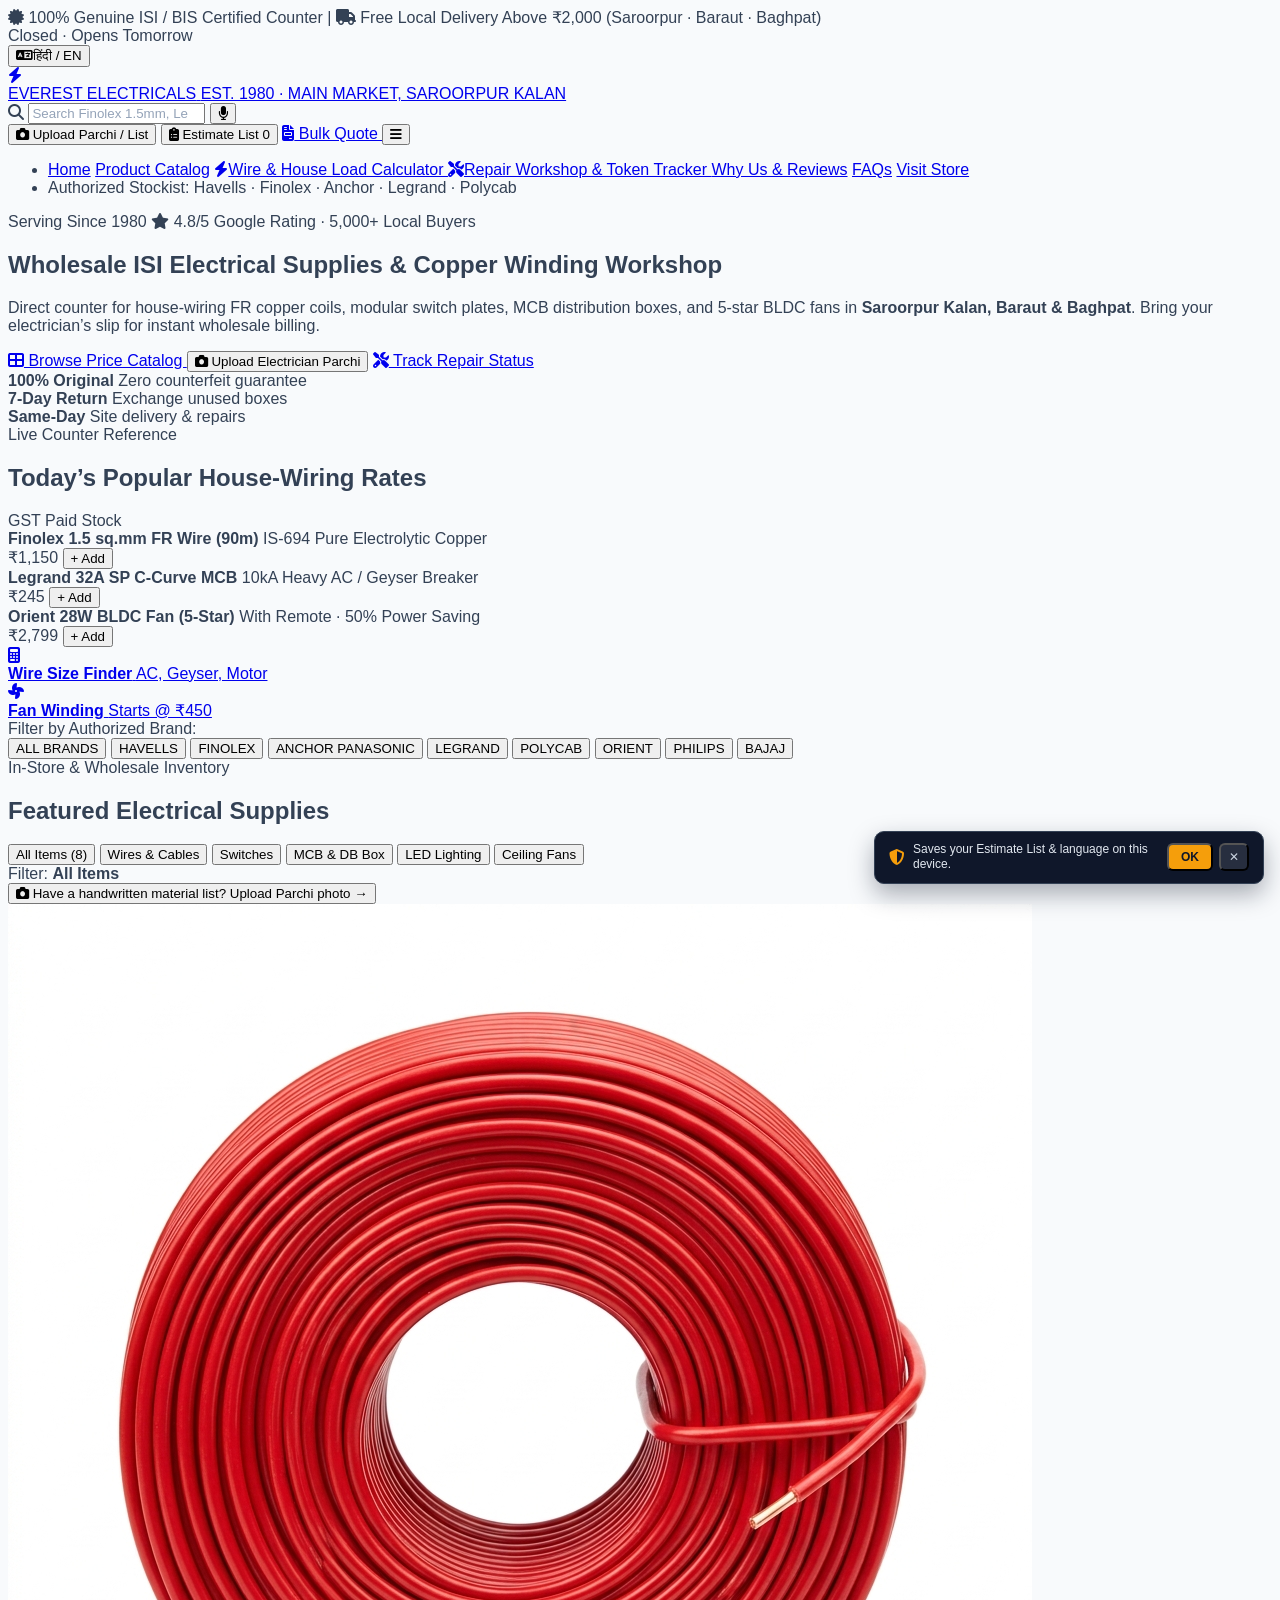
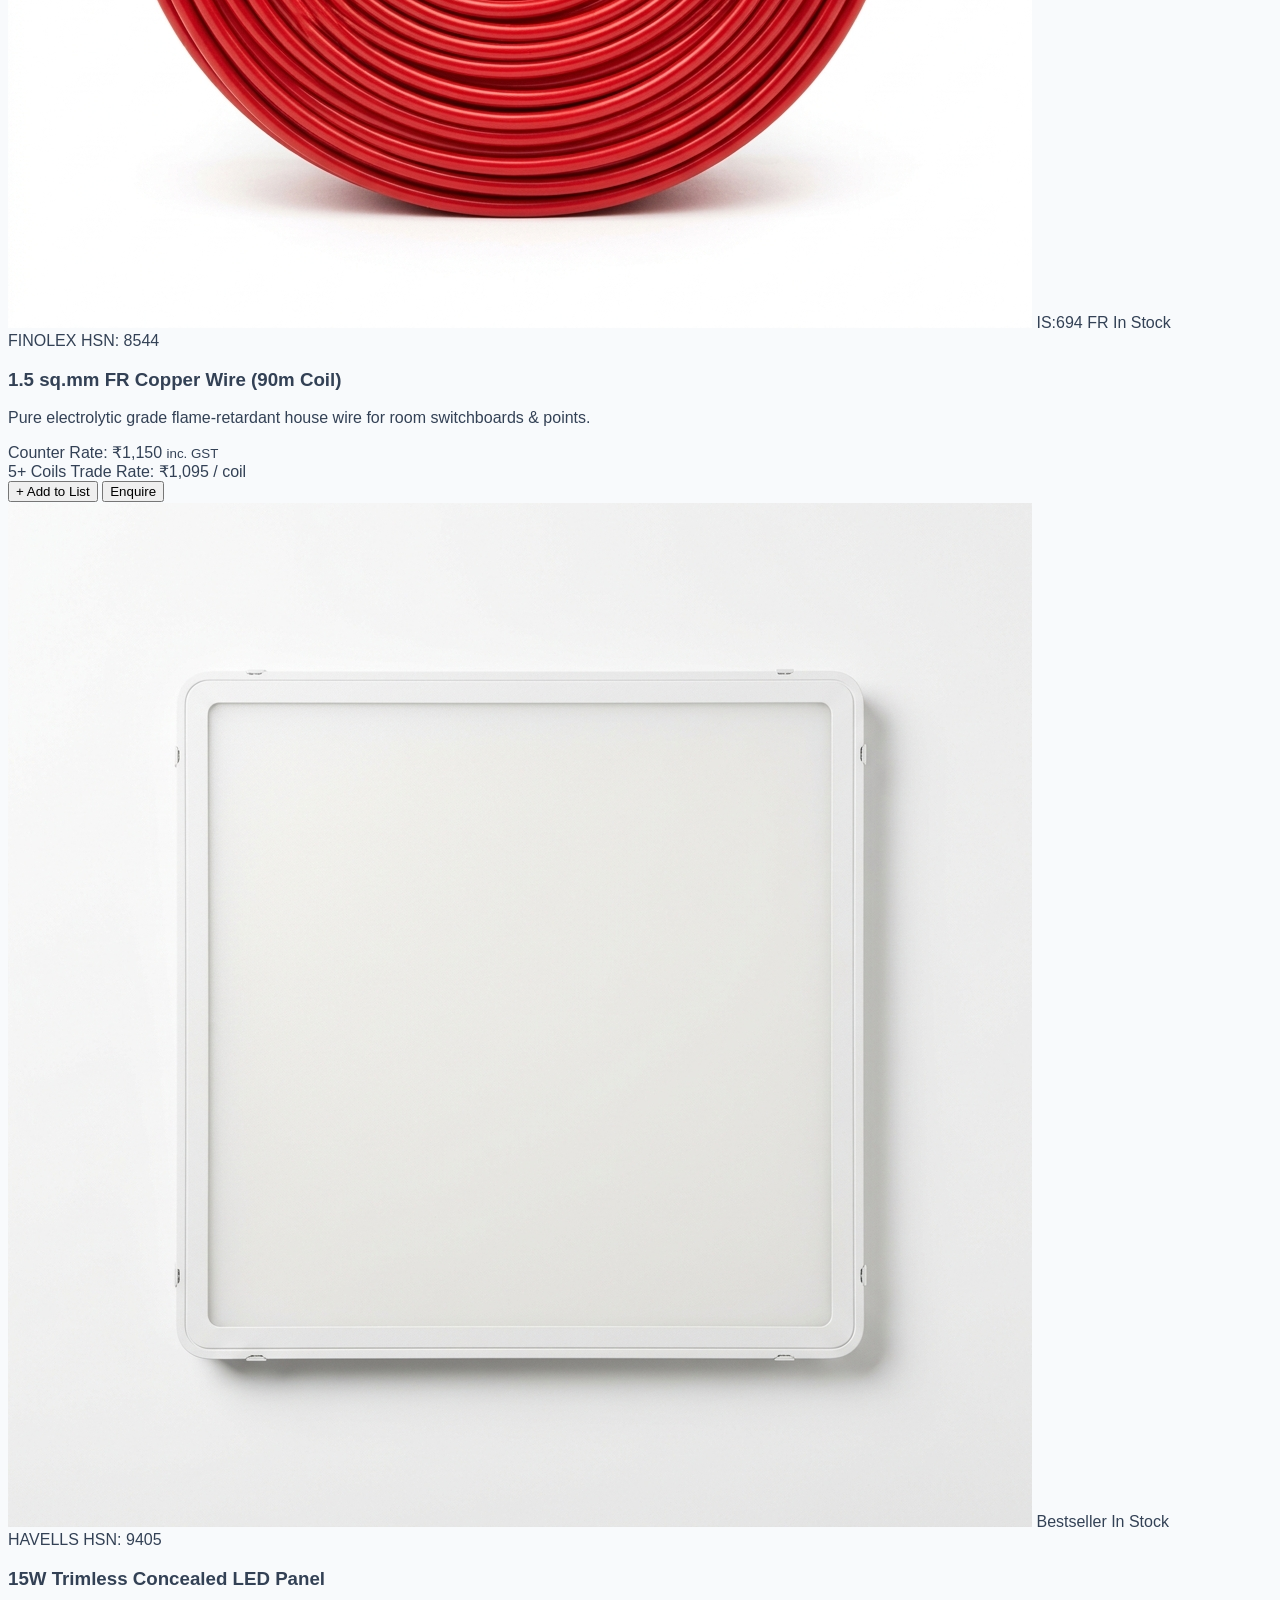
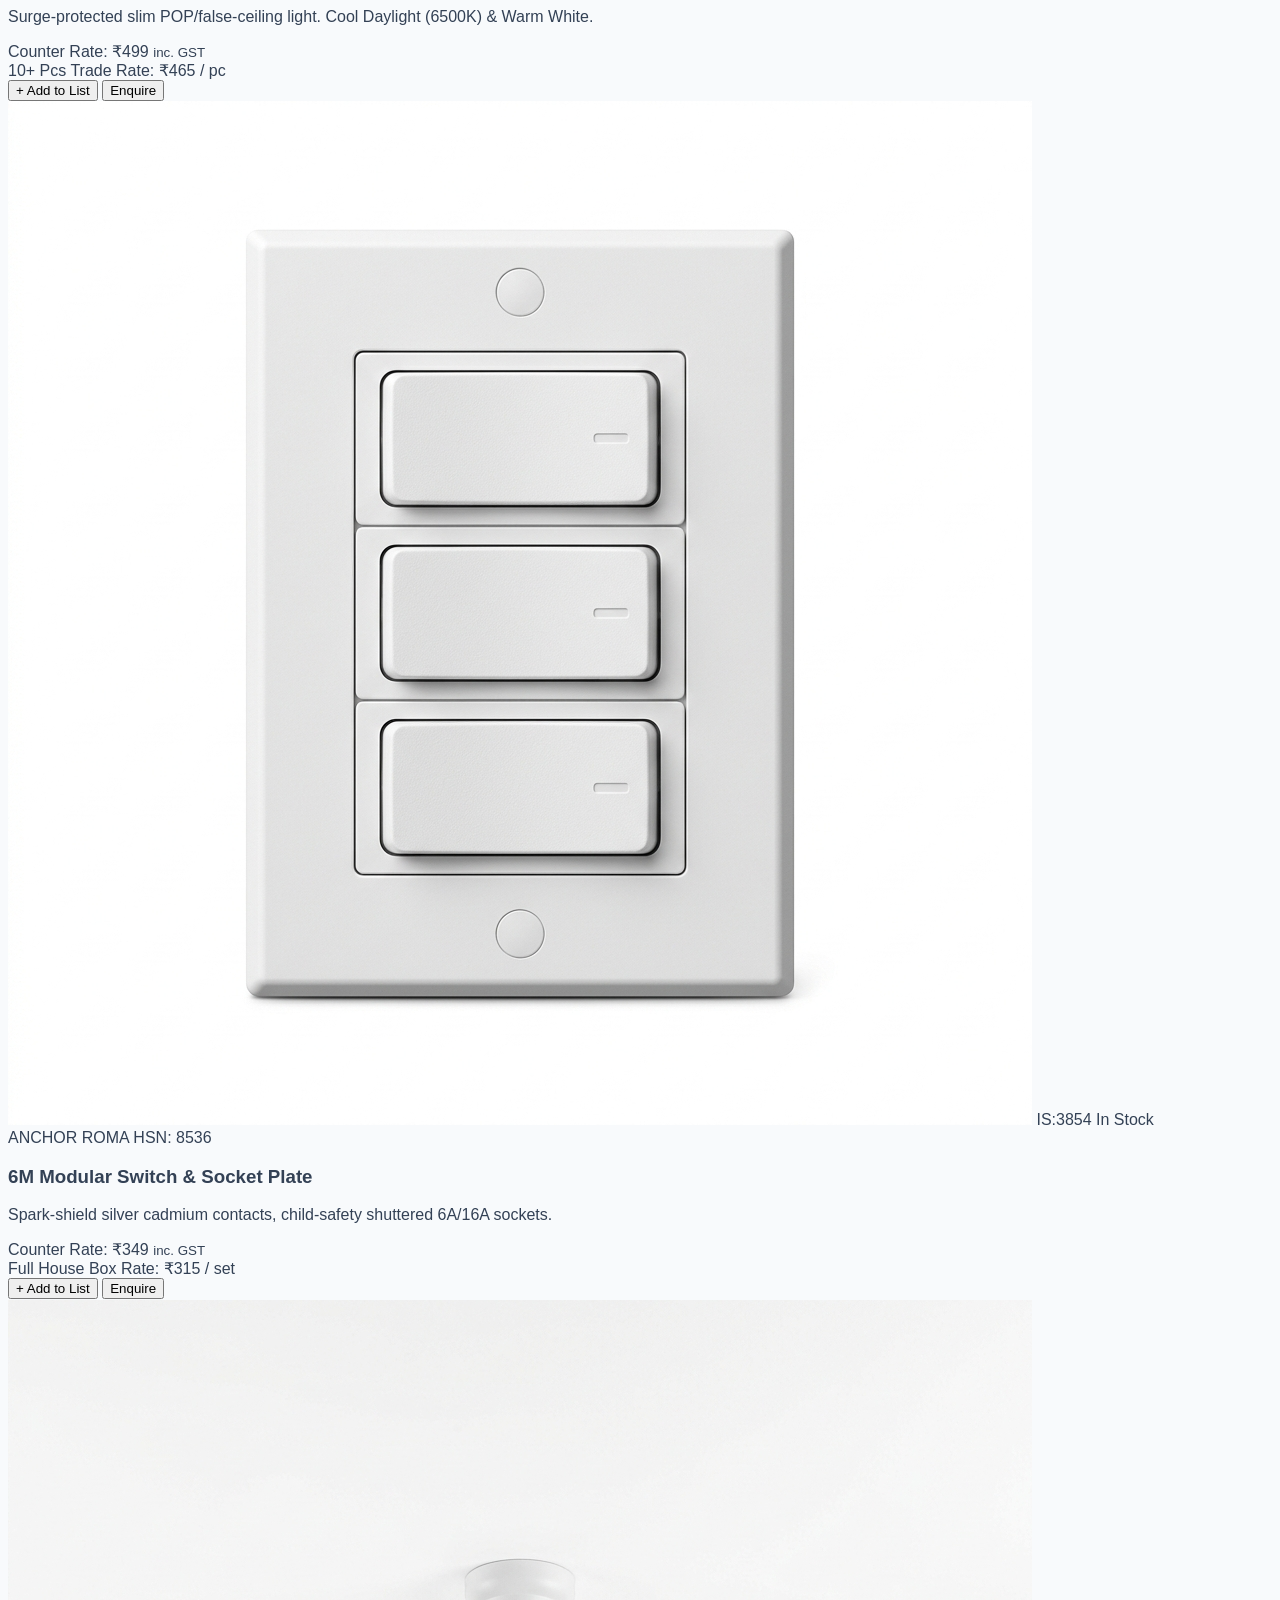
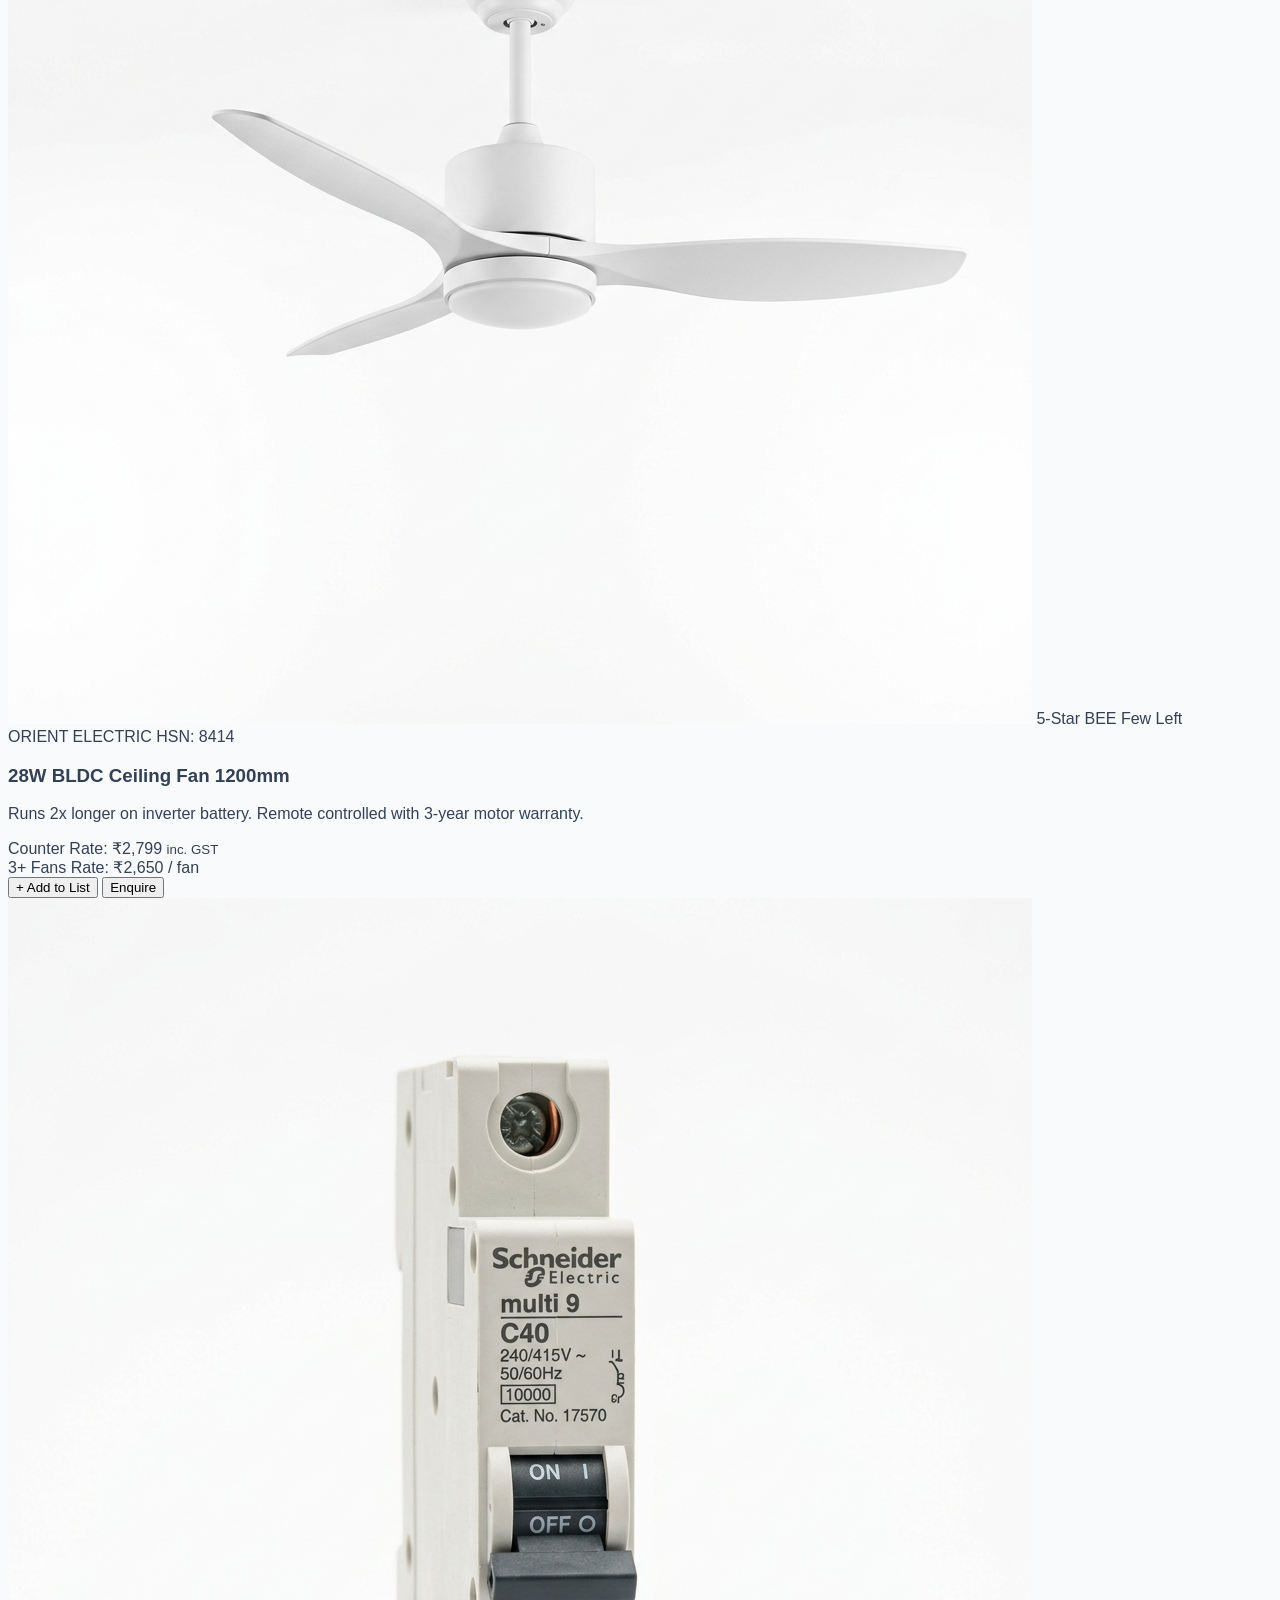
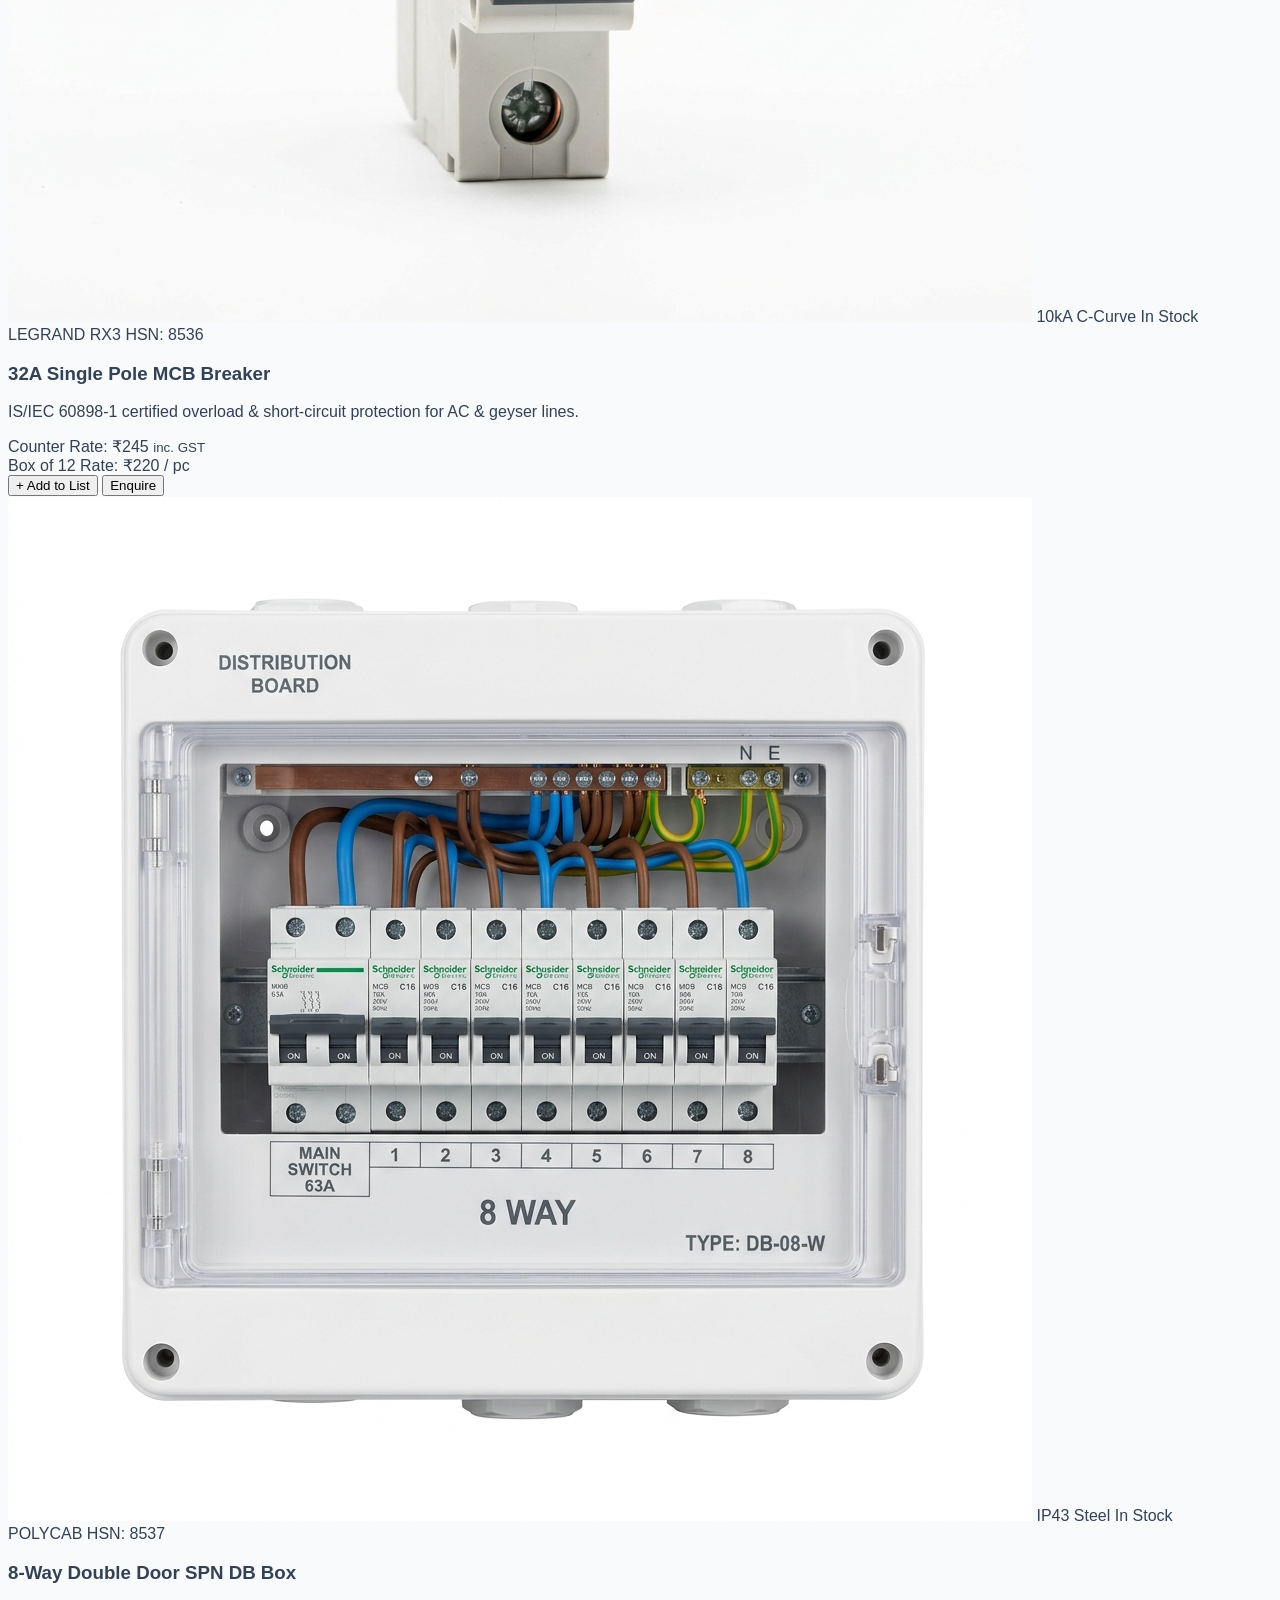
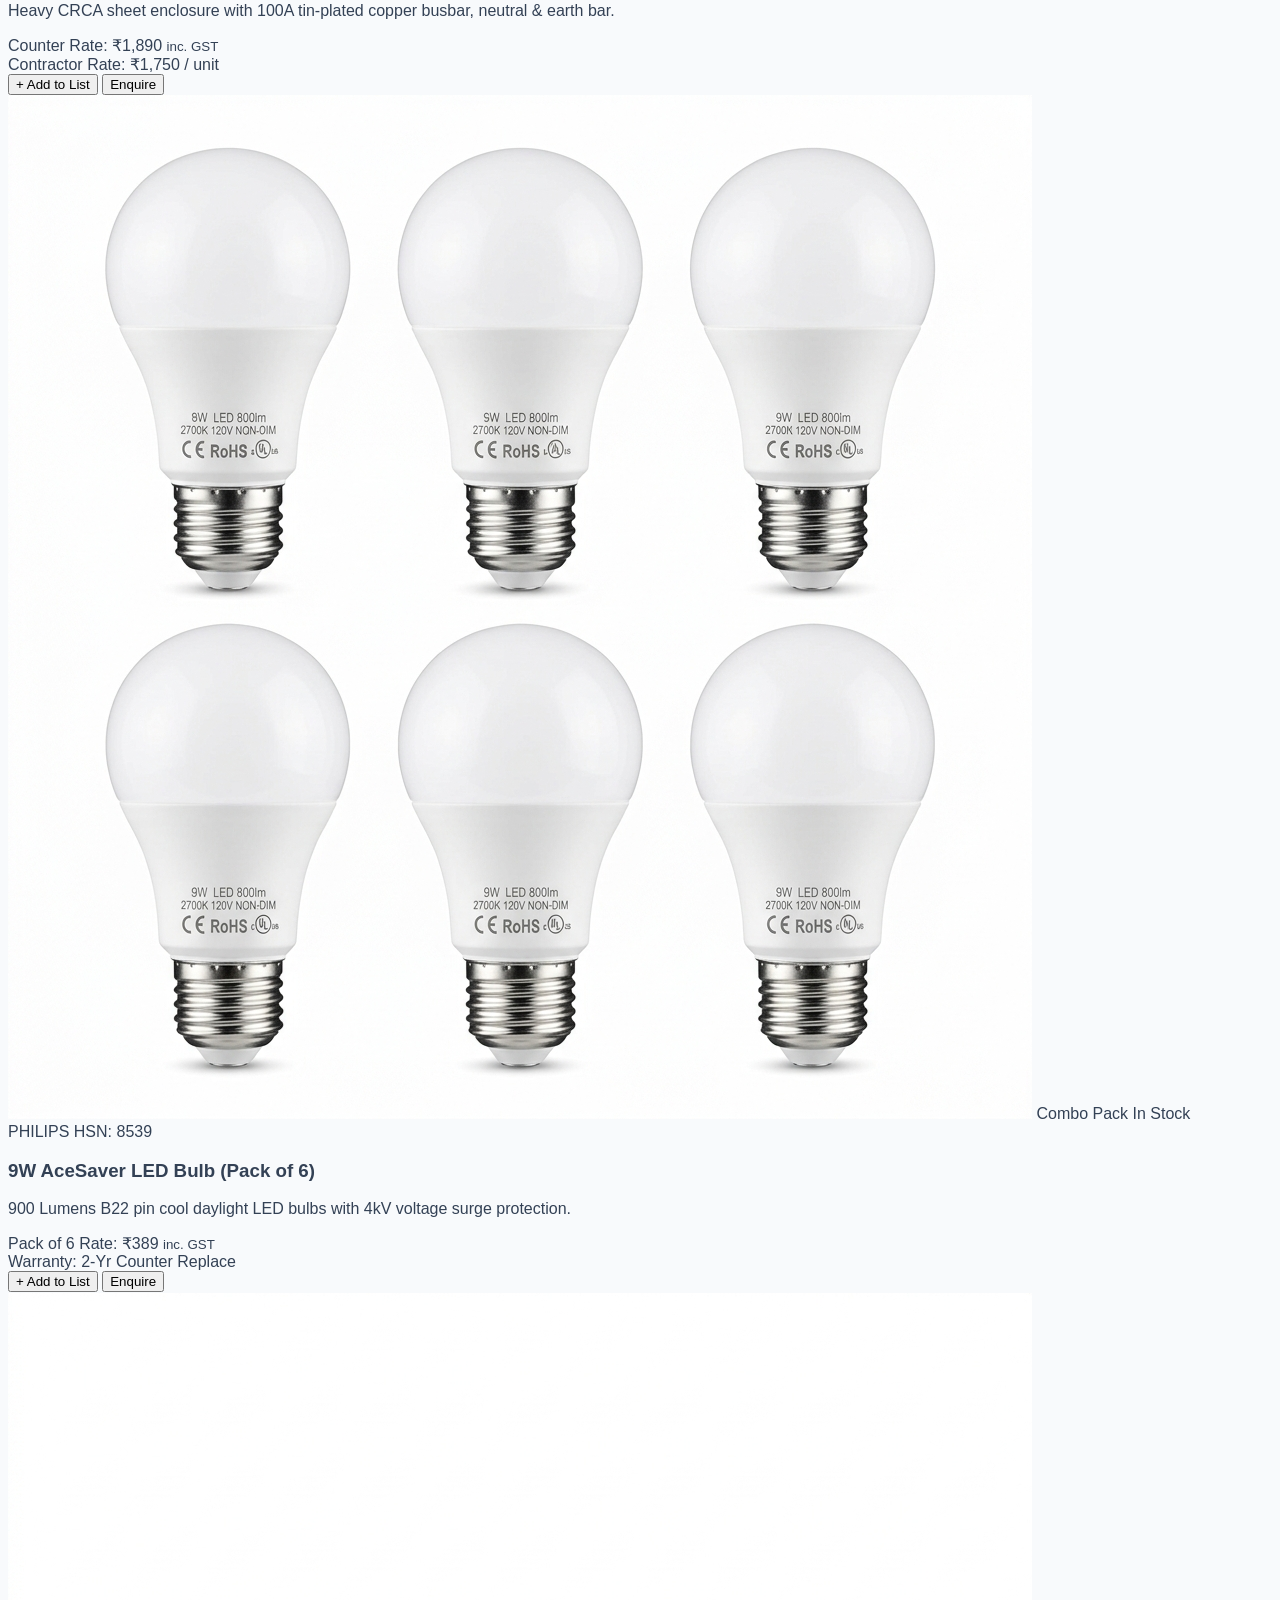
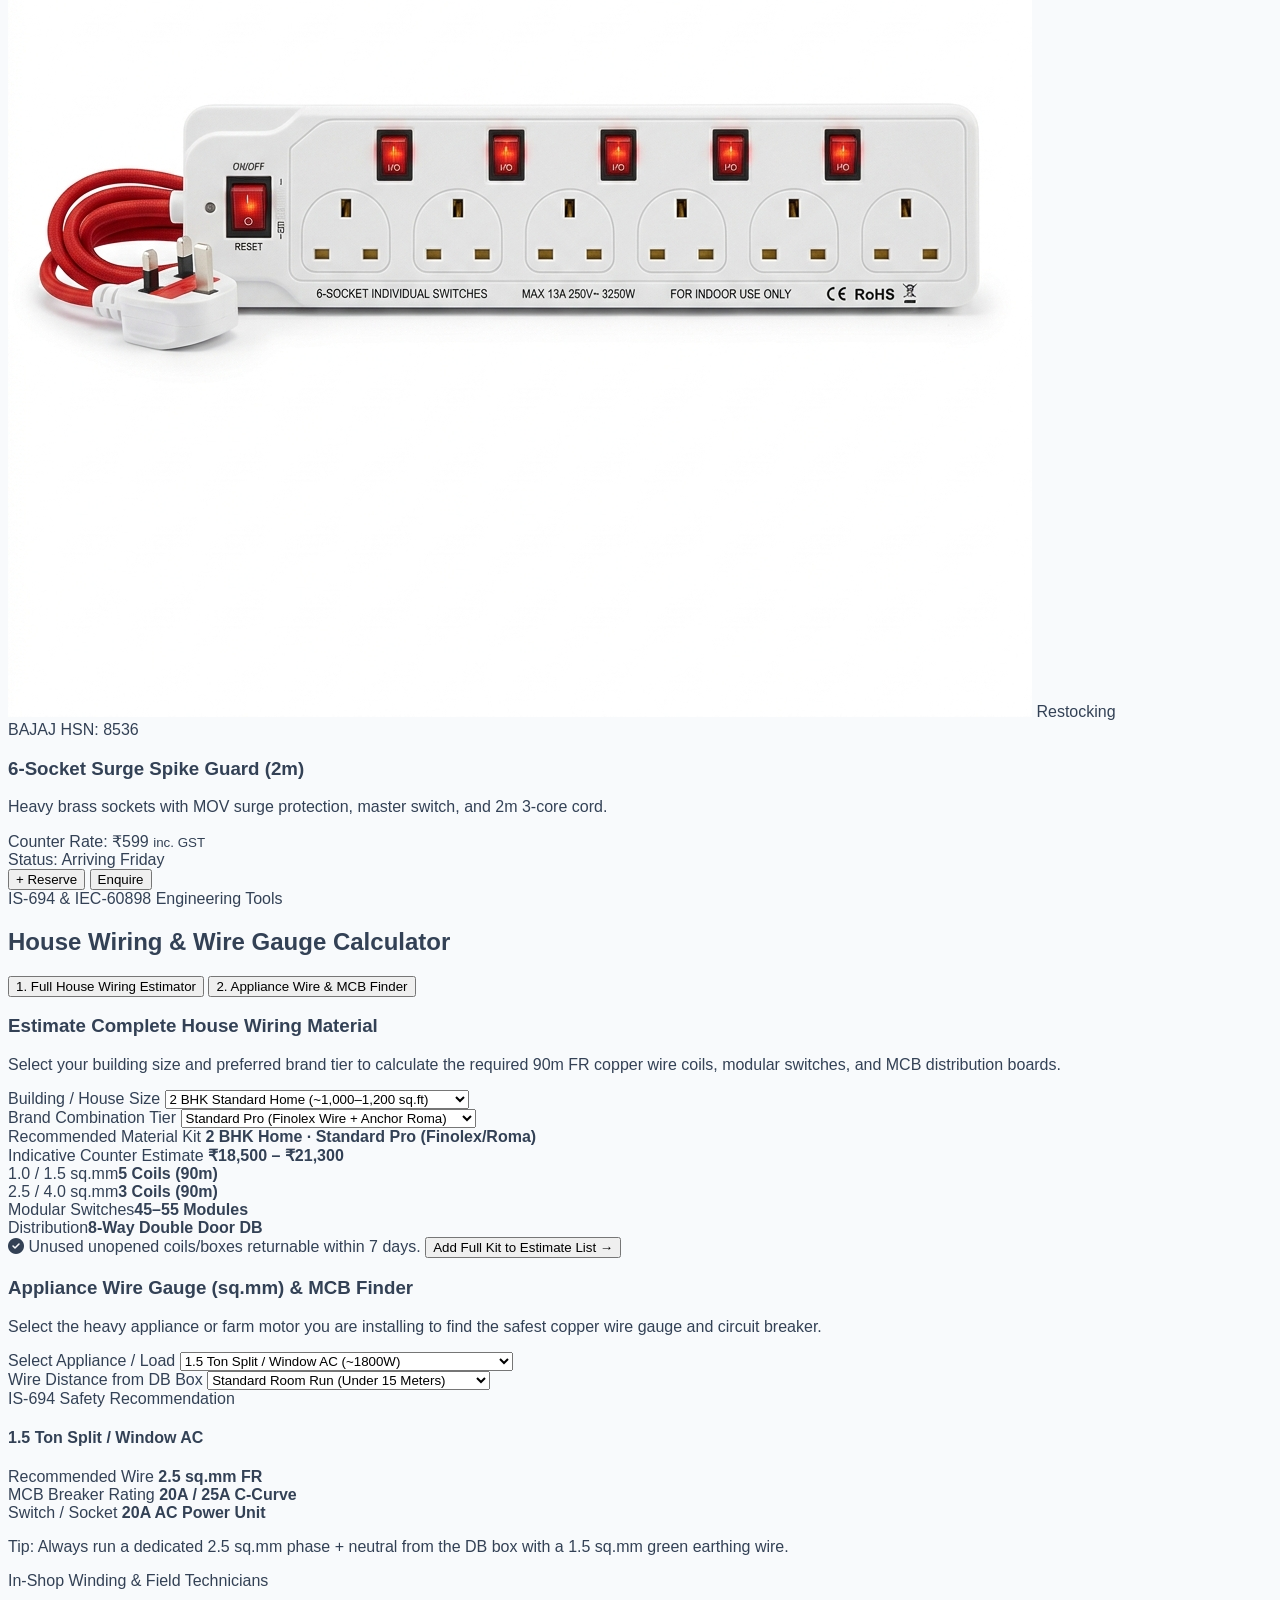
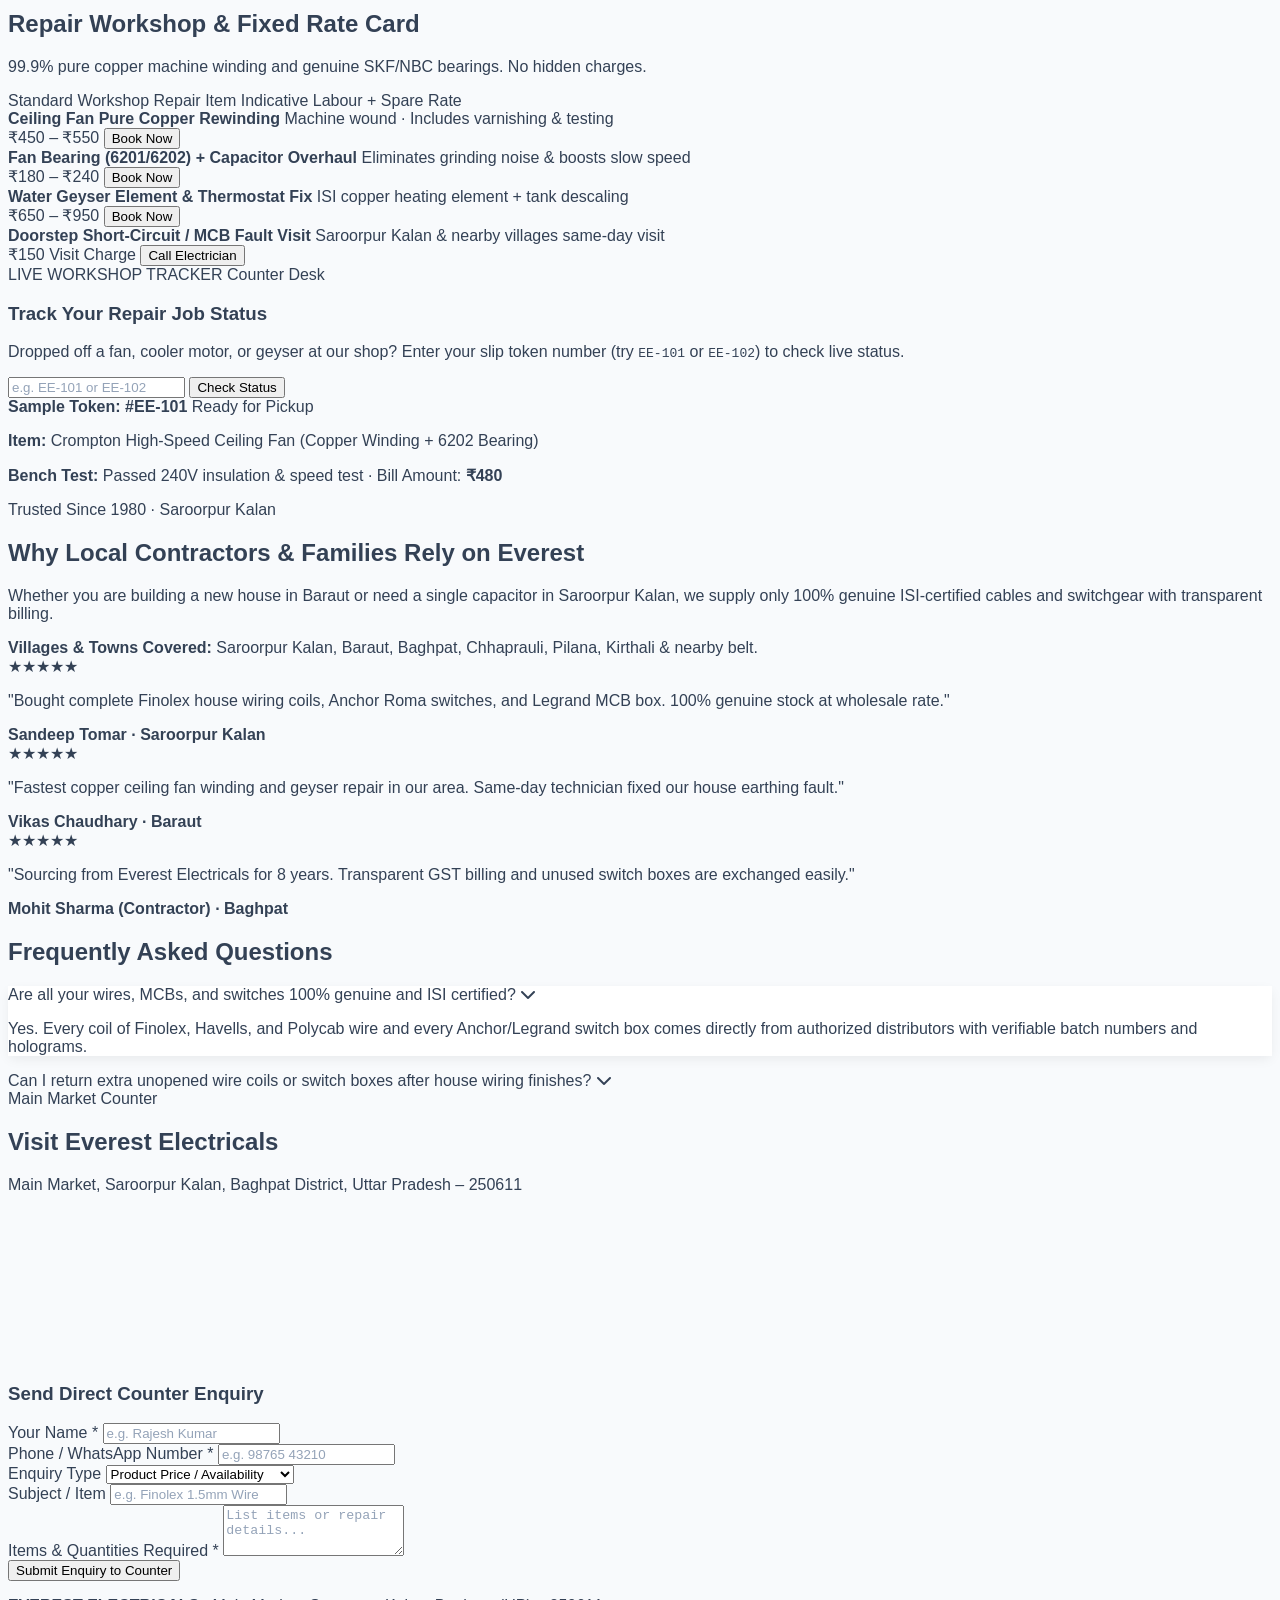
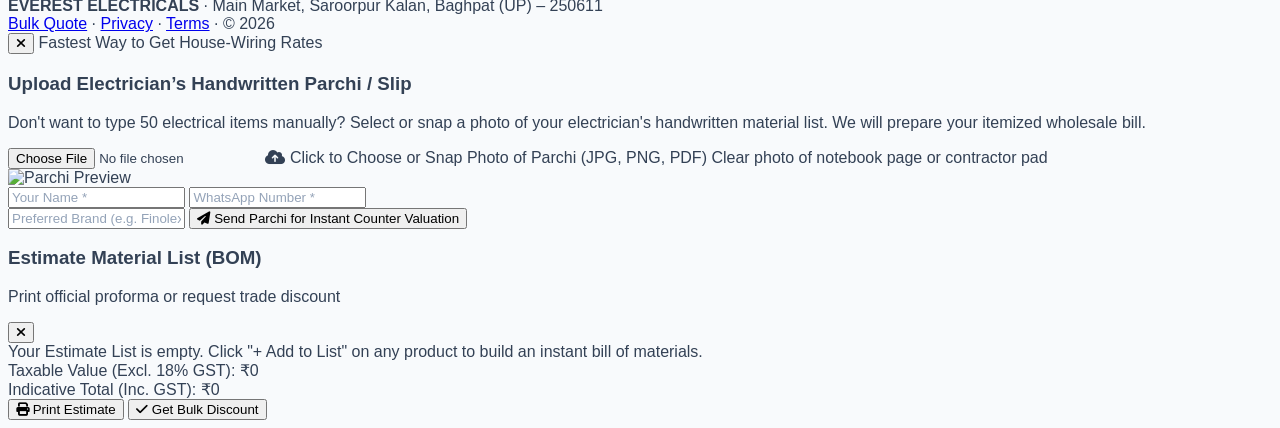
==== commit ba0c707f: "refactor: redesign website layout with TailwindCSS" ====
--- a/index.html
+++ b/index.html
@@ -1,1660 +1,1058 @@
 <!DOCTYPE html>
-<html lang="en">
+<html lang="en" class="scroll-smooth">
 
 <head>
   <meta charset="UTF-8" />
   <meta name="viewport" content="width=device-width, initial-scale=1.0" />
 
-  <!-- SEO Meta -->
-  <title>Everest Electricals | Quality Electrical Supplies &amp; Repair Services India</title>
+  <title>Everest Electricals | Authorized ISI Electrical Wholesale & Repair Workshop — Saroorpur Kalan</title>
   <meta name="description"
-    content="Everest Electricals – Your trusted electrical shop in Saroorpur Kalan, UP since 2005. ISI-certified LED lights, wires, switches, fans, MCBs &amp; expert repair services. Serving Saroorpur, Baraut, Baghpat &amp; nearby areas." />
-  <meta name="keywords"
-    content="electrical shop Saroorpur, LED lights, wires, switches, fans, electrical accessories, Everest Electricals, home wiring, appliance repair, electrician Baghpat, ISI certified" />
-  <meta name="author" content="Everest Electricals" />
-  <meta name="robots" content="index, follow" />
+    content="Everest Electricals (Est. 1980) – Authorized stockist of Havells, Finolex, Polycab, Anchor & Legrand in Saroorpur Kalan, Baghpat. Upload electrician parchi, calculate wire load, or track repairs." />
   <link rel="canonical" href="https://everest-electricals.vercel.app/" />
 
-  <!-- Favicon -->
   <link rel="icon"
     href="data:image/svg+xml,<svg xmlns='http://www.w3.org/2000/svg' viewBox='0 0 100 100'><text y='.9em' font-size='90'>⚡</text></svg>" />
 
-  <!-- Open Graph -->
-  <meta property="og:title" content="Everest Electricals | Electrical Shop &amp; Repair Services" />
-  <meta property="og:description"
-    content="ISI-certified electrical products and expert repair services for homes &amp; businesses in Western UP. 20+ years of trusted service since 2005." />
-  <meta property="og:type" content="website" />
-  <meta property="og:url" content="https://everest-electricals.vercel.app/" />
-  <meta property="og:image" content="https://everest-electricals.vercel.app/images/og-image.jpg" />
-  <meta property="og:image:width" content="1200" />
-  <meta property="og:image:height" content="630" />
-  <meta property="og:image:alt"
-    content="Everest Electricals – Quality Electrical Supplies &amp; Expert Repair Services" />
-  <meta property="og:locale" content="en_IN" />
-  <meta property="og:site_name" content="Everest Electricals" />
-
-  <!-- Twitter Card -->
-  <meta name="twitter:card" content="summary_large_image" />
-  <meta name="twitter:title" content="Everest Electricals | Electrical Shop &amp; Repair Services" />
-  <meta name="twitter:description"
-    content="ISI-certified electrical products and expert repair services in Western UP. 20+ years of trusted service since 2005." />
-  <meta name="twitter:image" content="https://everest-electricals.vercel.app/images/og-image.jpg" />
-  <meta name="twitter:image:alt" content="Everest Electricals – Quality Electrical Supplies" />
-
-  <!-- Fonts: only the weights we actually use -->
+  <!-- Clean, Authoritative Industrial Typography -->
   <link rel="preconnect" href="https://fonts.googleapis.com" />
   <link rel="preconnect" href="https://fonts.gstatic.com" crossorigin />
-  <link href="https://fonts.googleapis.com/css2?family=Inter:wght@400;600;700&family=Poppins:wght@600;700&display=swap"
-    rel="stylesheet" />
-
-  <!-- FontAwesome loaded non-blocking -->
-  <link rel="stylesheet" href="https://cdnjs.cloudflare.com/ajax/libs/font-awesome/6.5.0/css/all.min.css" media="print"
-    onload="this.media='all'" />
-  <noscript>
-    <link rel="stylesheet" href="https://cdnjs.cloudflare.com/ajax/libs/font-awesome/6.5.0/css/all.min.css" />
-  </noscript>
+  <link href="https://fonts.googleapis.com/css2?family=IBM+Plex+Mono:wght@500;600&family=Inter:wght@400;500;600;700;800&display=swap" rel="stylesheet" />
+
+  <link rel="stylesheet" href="https://cdnjs.cloudflare.com/ajax/libs/font-awesome/6.5.0/css/all.min.css" />
+
+  <script src="https://cdn.tailwindcss.com"></script>
+  <script>
+    tailwind.config = {
+      theme: {
+        extend: {
+          colors: {
+            brand: {
+              navy: '#0F172A',
+              slate: '#1E293B',
+              red: '#C81E1E',     /* Havells/Finolex style industrial crimson */
+              amber: '#D97706',   /* Warm hardware brass/amber */
+              amberLight: '#FEF3C7'
+            }
+          },
+          fontFamily: {
+            sans: ['"Inter"', 'sans-serif'],
+            mono: ['"IBM Plex Mono"', 'monospace'],
+          }
+        }
+      }
+    }
+  </script>
 
   <link rel="stylesheet" href="css/style.css" />
   <link rel="stylesheet" href="css/cookies.css" />
 </head>
 
-<body>
-
-  <!-- ========== PRELOADER ========== -->
-  <div id="preloader">
-    <div class="preloader-inner">
-      <div class="bolt-icon"><i class="fas fa-bolt"></i></div>
-      <p>Everest Electricals</p>
+<body class="bg-[#F4F6F8] text-slate-900 font-sans antialiased">
+
+  <!-- ========== 1. UTILITY TOP STRIP ========== -->
+  <div class="bg-slate-900 text-slate-300 text-xs border-b border-slate-800 py-2 px-4 print:hidden">
+    <div class="max-w-7xl mx-auto flex flex-wrap items-center justify-between gap-2">
+      <div class="flex items-center gap-4">
+        <span class="inline-flex items-center gap-1.5 font-semibold text-amber-400">
+          <i class="fas fa-certificate"></i> 100% Genuine ISI / BIS Certified Counter
+        </span>
+        <span class="hidden md:inline text-slate-700">|</span>
+        <span class="hidden md:inline-flex items-center gap-1.5 text-slate-300">
+          <i class="fas fa-truck text-amber-400"></i> Free Local Delivery Above ₹2,000 (Saroorpur · Baraut · Baghpat)
+        </span>
+      </div>
+
+      <div class="flex items-center gap-3 ml-auto">
+        <div id="liveShopStatus" class="inline-flex items-center gap-1.5 bg-slate-800 px-2.5 py-0.5 rounded border border-slate-700 text-[11px]">
+          <span class="w-2 h-2 rounded-full bg-emerald-400"></span>
+          <span>Mon–Sat: 9AM–8PM</span>
+        </div>
+        <button id="langToggleBtn" class="bg-slate-800 hover:bg-slate-700 text-amber-400 border border-slate-700 px-2.5 py-0.5 rounded font-semibold text-[11px] transition whitespace-nowrap">
+          <i class="fas fa-language mr-1"></i><span id="langLabel">हिंदी / EN</span>
+        </button>
+      </div>
     </div>
   </div>
 
-  <!-- ========== TOP BAR ========== -->
-  <div class="topbar" id="topbar">
-    <div class="topbar-inner container">
-      <span class="topbar-item topbar-hide-mobile">
-        <i class="fas fa-truck"></i>
-        Free delivery on bulk orders above ₹2,000
+  <!-- ========== 2. TWO-TIER HARDWARE STORE HEADER (ZERO WRAPPING) ========== -->
+  <header id="navbar" class="sticky top-0 z-40 bg-white border-b border-slate-200 shadow-sm print:hidden">
+    <!-- Tier 1: Brand + Search + Primary Conversion Actions -->
+    <div class="max-w-7xl mx-auto px-4 sm:px-6 lg:px-8 h-16 flex items-center justify-between gap-4">
+      <!-- Authentic Trade Emblem -->
+      <a href="#home" class="flex items-center gap-3 shrink-0">
+        <div class="w-10 h-10 rounded-lg bg-brand-red text-white flex items-center justify-center text-lg font-bold shadow-sm">
+          <i class="fas fa-bolt"></i>
+        </div>
+        <div>
+          <span class="font-extrabold text-lg tracking-tight text-slate-900 block leading-none">
+            EVEREST <span class="text-brand-red">ELECTRICALS</span>
+          </span>
+          <span class="text-[10px] font-mono font-semibold uppercase tracking-wider text-slate-500 block mt-0.5">
+            EST. 1980 · MAIN MARKET, SAROORPUR KALAN
+          </span>
+        </div>
+      </a>
+
+      <!-- Wide B2B Search Bar with Voice Input -->
+      <div class="hidden md:flex items-center flex-1 max-w-md mx-4">
+        <div class="relative w-full">
+          <i class="fas fa-search absolute left-3.5 top-1/2 -translate-y-1/2 text-slate-400 text-xs"></i>
+          <input type="search" id="navSearchInput"
+            placeholder="Search Finolex 1.5mm, Legrand 32A MCB, BLDC fan…"
+            class="w-full pl-9 pr-9 py-2 text-xs bg-slate-100 border border-slate-300 rounded-lg focus:bg-white focus:border-slate-900 outline-none transition text-slate-900" />
+          <button type="button" id="voiceSearchBtn" title="Search by Voice" class="absolute right-2.5 top-1/2 -translate-y-1/2 text-slate-400 hover:text-brand-red text-xs px-1">
+            <i class="fas fa-microphone"></i>
+          </button>
+        </div>
+      </div>
+
+      <!-- Non-Wrapping Action Buttons -->
+      <div class="flex items-center gap-2.5 shrink-0">
+        <button type="button" onclick="openParchiModal()" class="hidden sm:inline-flex items-center gap-2 bg-amber-50 hover:bg-amber-100 text-amber-900 border border-amber-300 font-semibold text-xs px-3.5 py-2 rounded-lg whitespace-nowrap transition">
+          <i class="fas fa-camera text-amber-600"></i>
+          <span>Upload Parchi / List</span>
+        </button>
+
+        <button type="button" id="openCartBtn" class="inline-flex items-center gap-2 bg-slate-100 hover:bg-slate-200 text-slate-900 border border-slate-300 font-semibold text-xs px-3.5 py-2 rounded-lg whitespace-nowrap transition">
+          <i class="fas fa-clipboard-list text-slate-700"></i>
+          <span>Estimate List</span>
+          <span id="cartCountBadge" class="bg-brand-red text-white font-mono font-bold text-[11px] px-1.5 py-0.2 rounded">0</span>
+        </button>
+
+        <a href="quote.html" class="hidden xl:inline-flex items-center gap-1.5 bg-slate-900 hover:bg-slate-800 text-white font-semibold text-xs px-3.5 py-2 rounded-lg whitespace-nowrap transition">
+          <i class="fas fa-file-invoice text-amber-400"></i> Bulk Quote
+        </a>
+
+        <button id="hamburger" class="lg:hidden p-2 rounded-lg border border-slate-300 text-slate-700 hover:bg-slate-100" aria-label="Toggle Menu">
+          <i class="fas fa-bars"></i>
+        </button>
+      </div>
+    </div>
+
+    <!-- Tier 2: Clean Horizontal Navigation Strip (Desktop) -->
+    <div class="bg-slate-50 border-t border-slate-200">
+      <div class="max-w-7xl mx-auto px-4 sm:px-6 lg:px-8">
+        <ul id="navMenu" class="hidden lg:flex items-center justify-between text-xs font-semibold text-slate-700 py-2">
+          <li class="flex items-center gap-1">
+            <a href="#home" class="nav-link px-3 py-1.5 rounded hover:bg-slate-200/70 whitespace-nowrap">Home</a>
+            <a href="#products" class="nav-link px-3 py-1.5 rounded hover:bg-slate-200/70 whitespace-nowrap">Product Catalog</a>
+            <a href="#calculator" class="nav-link px-3 py-1.5 rounded text-slate-900 bg-amber-100/80 hover:bg-amber-200/70 whitespace-nowrap">
+              <i class="fas fa-bolt text-amber-700 mr-1"></i>Wire & House Load Calculator
+            </a>
+            <a href="#repairs" class="nav-link px-3 py-1.5 rounded text-brand-red hover:bg-red-50 whitespace-nowrap">
+              <i class="fas fa-screwdriver-wrench mr-1"></i>Repair Workshop & Token Tracker
+            </a>
+            <a href="#about" class="nav-link px-3 py-1.5 rounded hover:bg-slate-200/70 whitespace-nowrap">Why Us & Reviews</a>
+            <a href="#faq" class="nav-link px-3 py-1.5 rounded hover:bg-slate-200/70 whitespace-nowrap">FAQs</a>
+            <a href="#contact" class="nav-link px-3 py-1.5 rounded hover:bg-slate-200/70 whitespace-nowrap">Visit Store</a>
+          </li>
+          <li class="hidden xl:flex items-center gap-2 text-[11px] font-mono text-slate-500">
+            <span class="inline-block w-2 h-2 rounded-full bg-emerald-500"></span>
+            <span>Authorized Stockist: Havells · Finolex · Anchor · Legrand · Polycab</span>
+          </li>
+        </ul>
+      </div>
+    </div>
+  </header>
+
+  <!-- ========== 3. AUTHENTIC HARDWARE STORE HERO SECTION ========== -->
+  <section id="home" class="bg-white border-b border-slate-200 py-10 lg:py-14">
+    <div class="max-w-7xl mx-auto px-4 sm:px-6 lg:px-8">
+      <div class="grid lg:grid-cols-12 gap-8 items-stretch">
+
+        <!-- Left 7 Cols: Clear, Grounded Value Proposition -->
+        <div class="lg:col-span-7 flex flex-col justify-between bg-slate-900 text-white rounded-2xl p-6 sm:p-10 relative overflow-hidden border border-slate-800">
+          <div>
+            <div class="inline-flex flex-wrap items-center gap-2 mb-5">
+              <span class="bg-amber-400 text-slate-950 text-[11px] font-bold uppercase tracking-wider px-2.5 py-1 rounded">
+                Serving Since 1980
+              </span>
+              <span class="bg-slate-800 text-slate-200 border border-slate-700 text-xs font-medium px-3 py-1 rounded">
+                <i class="fas fa-star text-amber-400 mr-1"></i> 4.8/5 Google Rating · 5,000+ Local Buyers
+              </span>
+            </div>
+
+            <h1 class="text-3xl sm:text-4xl lg:text-[42px] font-extrabold tracking-tight leading-[1.15] mb-4" data-i18n="heroTitle">
+              Wholesale ISI Electrical Supplies & Copper Winding Workshop
+            </h1>
+
+            <p class="text-slate-300 text-sm sm:text-base leading-relaxed mb-6 max-w-2xl" data-i18n="heroSubtitle">
+              Direct counter for house-wiring FR copper coils, modular switch plates, MCB distribution boxes, and 5-star BLDC fans in <strong>Saroorpur Kalan, Baraut & Baghpat</strong>. Bring your electrician’s slip for instant wholesale billing.
+            </p>
+          </div>
+
+          <div>
+            <!-- Primary Action Bar -->
+            <div class="flex flex-wrap items-center gap-3 mb-6">
+              <a href="#products" class="bg-amber-500 hover:bg-amber-400 text-slate-950 font-bold text-xs sm:text-sm px-5 py-3 rounded-lg transition inline-flex items-center gap-2">
+                <i class="fas fa-th-large"></i> Browse Price Catalog
+              </a>
+              <button type="button" onclick="openParchiModal()" class="bg-white hover:bg-slate-100 text-slate-900 font-bold text-xs sm:text-sm px-5 py-3 rounded-lg transition inline-flex items-center gap-2">
+                <i class="fas fa-camera text-brand-red"></i> Upload Electrician Parchi
+              </button>
+              <a href="#repairs" class="bg-slate-800 hover:bg-slate-700 text-white border border-slate-700 font-semibold text-xs sm:text-sm px-4 py-3 rounded-lg transition inline-flex items-center gap-2">
+                <i class="fas fa-tools text-amber-400"></i> Track Repair Status
+              </a>
+            </div>
+
+            <!-- Bottom Trust Metrics -->
+            <div class="grid grid-cols-3 gap-4 pt-5 border-t border-slate-800 text-xs">
+              <div>
+                <strong class="block text-white font-mono text-sm">100% Original</strong>
+                <span class="text-slate-400 text-[11px]">Zero counterfeit guarantee</span>
+              </div>
+              <div>
+                <strong class="block text-white font-mono text-sm">7-Day Return</strong>
+                <span class="text-slate-400 text-[11px]">Exchange unused boxes</span>
+              </div>
+              <div>
+                <strong class="block text-white font-mono text-sm">Same-Day</strong>
+                <span class="text-slate-400 text-[11px]">Site delivery & repairs</span>
+              </div>
+            </div>
+          </div>
+        </div>
+
+        <!-- Right 5 Cols: Live Counter Rate Board & Quick Tools -->
+        <div class="lg:col-span-5 flex flex-col justify-between bg-slate-50 rounded-2xl border border-slate-300 p-6">
+          <div>
+            <div class="flex items-center justify-between border-b border-slate-200 pb-3 mb-4">
+              <div>
+                <span class="text-[11px] font-mono uppercase tracking-wider text-brand-red font-bold block">Live Counter Reference</span>
+                <h2 class="font-bold text-base text-slate-900">Today’s Popular House-Wiring Rates</h2>
+              </div>
+              <span class="text-[11px] font-mono bg-emerald-100 text-emerald-800 font-semibold px-2.5 py-1 rounded">
+                GST Paid Stock
+              </span>
+            </div>
+
+            <!-- Real Hardware Store Price Ticker Table -->
+            <div class="space-y-2.5 text-xs mb-5">
+              <div class="flex items-center justify-between bg-white p-2.5 rounded-lg border border-slate-200">
+                <div>
+                  <strong class="text-slate-900 block">Finolex 1.5 sq.mm FR Wire (90m)</strong>
+                  <span class="text-[11px] text-slate-500">IS-694 Pure Electrolytic Copper</span>
+                </div>
+                <div class="text-right">
+                  <span class="font-mono font-bold text-sm text-slate-900">₹1,150</span>
+                  <button onclick="addToQuoteCart('EE-WIR-010', 'Finolex 1.5 sq.mm FR Copper Wire (90m)', 1150)" class="block text-[11px] text-brand-red font-bold hover:underline">+ Add</button>
+                </div>
+              </div>
+
+              <div class="flex items-center justify-between bg-white p-2.5 rounded-lg border border-slate-200">
+                <div>
+                  <strong class="text-slate-900 block">Legrand 32A SP C-Curve MCB</strong>
+                  <span class="text-[11px] text-slate-500">10kA Heavy AC / Geyser Breaker</span>
+                </div>
+                <div class="text-right">
+                  <span class="font-mono font-bold text-sm text-slate-900">₹245</span>
+                  <button onclick="addToQuoteCart('EE-MCB-040', 'Legrand 32A Single Pole MCB', 245)" class="block text-[11px] text-brand-red font-bold hover:underline">+ Add</button>
+                </div>
+              </div>
+
+              <div class="flex items-center justify-between bg-white p-2.5 rounded-lg border border-slate-200">
+                <div>
+                  <strong class="text-slate-900 block">Orient 28W BLDC Fan (5-Star)</strong>
+                  <span class="text-[11px] text-slate-500">With Remote · 50% Power Saving</span>
+                </div>
+                <div class="text-right">
+                  <span class="font-mono font-bold text-sm text-slate-900">₹2,799</span>
+                  <button onclick="addToQuoteCart('EE-FAN-030', 'Orient BLDC Ceiling Fan 1200mm', 2799)" class="block text-[11px] text-brand-red font-bold hover:underline">+ Add</button>
+                </div>
+              </div>
+            </div>
+          </div>
+
+          <!-- Quick Jump Cards -->
+          <div class="grid grid-cols-2 gap-2.5 pt-3 border-t border-slate-200">
+            <a href="#calculator" class="p-3 rounded-xl bg-white border border-slate-200 hover:border-slate-900 transition flex items-center gap-2.5">
+              <div class="w-8 h-8 rounded-lg bg-amber-100 text-amber-800 flex items-center justify-center shrink-0">
+                <i class="fas fa-calculator text-xs"></i>
+              </div>
+              <div class="text-xs">
+                <strong class="block text-slate-900">Wire Size Finder</strong>
+                <span class="text-[10px] text-slate-500">AC, Geyser, Motor</span>
+              </div>
+            </a>
+            <a href="#repairs" class="p-3 rounded-xl bg-white border border-slate-200 hover:border-slate-900 transition flex items-center gap-2.5">
+              <div class="w-8 h-8 rounded-lg bg-red-100 text-brand-red flex items-center justify-center shrink-0">
+                <i class="fas fa-fan text-xs"></i>
+              </div>
+              <div class="text-xs">
+                <strong class="block text-slate-900">Fan Winding</strong>
+                <span class="text-[10px] text-slate-500">Starts @ ₹450</span>
+              </div>
+            </a>
+          </div>
+        </div>
+
+      </div>
+    </div>
+  </section>
+
+  <!-- ========== 4. AUTHORIZED BRAND FILTER BAR ========== -->
+  <section class="bg-slate-100 border-b border-slate-200 py-4">
+    <div class="max-w-7xl mx-auto px-4 sm:px-6 lg:px-8 flex flex-wrap items-center justify-between gap-3">
+      <span class="text-xs font-bold uppercase tracking-wider text-slate-500">
+        Filter by Authorized Brand:
       </span>
-      <span class="topbar-divider topbar-hide-mobile"></span>
-      <span class="topbar-item">
-        <i class="fas fa-map-marker-alt"></i>
-        <a href="https://maps.app.goo.gl/WtvUxrdgJvaw3oHG8" target="_blank" rel="noopener noreferrer">Find us on Google
-          Maps</a>
-      </span>
-      <span class="topbar-divider topbar-hide-mobile"></span>
-      <span class="topbar-item topbar-hide-mobile">
-        <i class="fas fa-clock"></i>
-        Mon–Sat: 9 AM – 8 PM
-      </span>
+      <div class="flex flex-wrap items-center gap-2" id="brandsTrack">
+        <button type="button" class="brand-pill px-3 py-1.5 rounded bg-white border border-slate-300 hover:border-slate-900 text-xs font-bold text-slate-800 transition" data-brand="all">ALL BRANDS</button>
+        <button type="button" class="brand-pill px-3 py-1.5 rounded bg-white border border-slate-300 hover:border-slate-900 text-xs font-bold text-slate-800 transition" data-brand="havells">HAVELLS</button>
+        <button type="button" class="brand-pill px-3 py-1.5 rounded bg-white border border-slate-300 hover:border-slate-900 text-xs font-bold text-slate-800 transition" data-brand="finolex">FINOLEX</button>
+        <button type="button" class="brand-pill px-3 py-1.5 rounded bg-white border border-slate-300 hover:border-slate-900 text-xs font-bold text-slate-800 transition" data-brand="anchor">ANCHOR PANASONIC</button>
+        <button type="button" class="brand-pill px-3 py-1.5 rounded bg-white border border-slate-300 hover:border-slate-900 text-xs font-bold text-slate-800 transition" data-brand="legrand">LEGRAND</button>
+        <button type="button" class="brand-pill px-3 py-1.5 rounded bg-white border border-slate-300 hover:border-slate-900 text-xs font-bold text-slate-800 transition" data-brand="polycab">POLYCAB</button>
+        <button type="button" class="brand-pill px-3 py-1.5 rounded bg-white border border-slate-300 hover:border-slate-900 text-xs font-bold text-slate-800 transition" data-brand="orient">ORIENT</button>
+        <button type="button" class="brand-pill px-3 py-1.5 rounded bg-white border border-slate-300 hover:border-slate-900 text-xs font-bold text-slate-800 transition" data-brand="philips">PHILIPS</button>
+        <button type="button" class="brand-pill px-3 py-1.5 rounded bg-white border border-slate-300 hover:border-slate-900 text-xs font-bold text-slate-800 transition" data-brand="bajaj">BAJAJ</button>
+      </div>
+    </div>
+  </section>
+
+  <!-- ========== 5. PRODUCT CATALOG (WITH RETAIL VS BULK SLAB RATES) ========== -->
+  <section id="products" class="py-12 lg:py-16 max-w-7xl mx-auto px-4 sm:px-6 lg:px-8">
+    <div class="flex flex-col md:flex-row md:items-end justify-between mb-6 gap-4">
+      <div>
+        <span class="text-xs font-mono uppercase tracking-wider text-brand-red font-bold block">In-Store & Wholesale Inventory</span>
+        <h2 class="text-2xl sm:text-3xl font-extrabold text-slate-900">Featured Electrical Supplies</h2>
+      </div>
+
+      <!-- Category Tabs -->
+      <div class="flex flex-wrap gap-1.5" role="tablist">
+        <button class="filter-btn active px-3.5 py-2 rounded-lg text-xs font-bold bg-slate-900 text-white transition" data-filter="all">All Items (8)</button>
+        <button class="filter-btn px-3.5 py-2 rounded-lg text-xs font-bold bg-white border border-slate-300 text-slate-700 hover:border-slate-900 transition" data-filter="wiring">Wires & Cables</button>
+        <button class="filter-btn px-3.5 py-2 rounded-lg text-xs font-bold bg-white border border-slate-300 text-slate-700 hover:border-slate-900 transition" data-filter="switches">Switches</button>
+        <button class="filter-btn px-3.5 py-2 rounded-lg text-xs font-bold bg-white border border-slate-300 text-slate-700 hover:border-slate-900 transition" data-filter="accessories">MCB & DB Box</button>
+        <button class="filter-btn px-3.5 py-2 rounded-lg text-xs font-bold bg-white border border-slate-300 text-slate-700 hover:border-slate-900 transition" data-filter="lighting">LED Lighting</button>
+        <button class="filter-btn px-3.5 py-2 rounded-lg text-xs font-bold bg-white border border-slate-300 text-slate-700 hover:border-slate-900 transition" data-filter="fans">Ceiling Fans</button>
+      </div>
+    </div>
+
+    <!-- Active Filter Status Bar -->
+    <div class="flex flex-wrap items-center justify-between bg-white px-4 py-2.5 rounded-lg border border-slate-200 mb-6 text-xs">
+      <div class="flex items-center gap-2 text-slate-600">
+        <span>Filter:</span>
+        <strong id="activeCategoryLabel" class="text-slate-900">All Items</strong>
+      </div>
+      <button type="button" onclick="openParchiModal()" class="text-brand-red font-bold hover:underline">
+        <i class="fas fa-camera mr-1"></i> Have a handwritten material list? Upload Parchi photo &rarr;
+      </button>
+    </div>
+
+    <!-- 8-Item Hardware Grid -->
+    <div class="grid sm:grid-cols-2 lg:grid-cols-4 gap-5" id="productsGrid">
+
+      <!-- ITEM 1: Finolex Wire -->
+      <div class="product-card bg-white rounded-xl border border-slate-300 overflow-hidden flex flex-col" data-category="wiring" data-brand="finolex">
+        <div class="relative h-44 bg-white p-4 flex items-center justify-center border-b border-slate-100">
+          <img src="images/copper_wire_coil.png" alt="Finolex 1.5 sq.mm FR PVC Copper Wire Coil" class="max-h-full object-contain" loading="lazy" />
+          <span class="absolute top-2.5 left-2.5 bg-slate-900 text-white text-[10px] font-mono font-bold px-2 py-0.5 rounded">IS:694 FR</span>
+          <span class="absolute top-2.5 right-2.5 bg-emerald-100 text-emerald-800 text-[10px] font-bold px-2 py-0.5 rounded">In Stock</span>
+        </div>
+        <div class="p-4 flex-1 flex flex-col">
+          <div class="flex justify-between text-[11px] font-mono text-slate-500 mb-1">
+            <span>FINOLEX</span>
+            <span>HSN: 8544</span>
+          </div>
+          <h3 class="font-bold text-sm text-slate-900 mb-1">1.5 sq.mm FR Copper Wire (90m Coil)</h3>
+          <p class="text-xs text-slate-600 mb-3 flex-1">Pure electrolytic grade flame-retardant house wire for room switchboards & points.</p>
+          <div class="bg-slate-50 p-2.5 rounded-lg border border-slate-200 mb-3">
+            <div class="flex items-baseline justify-between">
+              <span class="text-[11px] text-slate-500">Counter Rate:</span>
+              <span class="font-mono font-extrabold text-base text-slate-900">₹1,150 <small class="font-normal text-[10px]">inc. GST</small></span>
+            </div>
+            <div class="flex items-baseline justify-between text-[11px] text-emerald-700 font-semibold mt-0.5">
+              <span>5+ Coils Trade Rate:</span>
+              <span class="font-mono">₹1,095 / coil</span>
+            </div>
+          </div>
+          <div class="grid grid-cols-2 gap-2">
+            <button type="button" onclick="addToQuoteCart('EE-WIR-010', 'Finolex 1.5 sq.mm FR Copper Wire (90m)', 1150)" class="py-2 px-3 rounded-lg bg-slate-900 hover:bg-brand-red text-white font-bold text-xs transition">
+              + Add to List
+            </button>
+            <button type="button" onclick="openEnquiry('Finolex 1.5 sq.mm Copper Wire (90m)')" class="py-2 px-3 rounded-lg bg-slate-100 hover:bg-slate-200 text-slate-800 font-semibold text-xs transition">
+              Enquire
+            </button>
+          </div>
+        </div>
+      </div>
+
+      <!-- ITEM 2: Havells LED Panel -->
+      <div class="product-card bg-white rounded-xl border border-slate-300 overflow-hidden flex flex-col" data-category="lighting" data-brand="havells">
+        <div class="relative h-44 bg-white p-4 flex items-center justify-center border-b border-slate-100">
+          <img src="images/led_panel_light.png" alt="Havells 15W Concealed LED Panel Light" class="max-h-full object-contain" loading="lazy" />
+          <span class="absolute top-2.5 left-2.5 bg-brand-red text-white text-[10px] font-mono font-bold px-2 py-0.5 rounded">Bestseller</span>
+          <span class="absolute top-2.5 right-2.5 bg-emerald-100 text-emerald-800 text-[10px] font-bold px-2 py-0.5 rounded">In Stock</span>
+        </div>
+        <div class="p-4 flex-1 flex flex-col">
+          <div class="flex justify-between text-[11px] font-mono text-slate-500 mb-1">
+            <span>HAVELLS</span>
+            <span>HSN: 9405</span>
+          </div>
+          <h3 class="font-bold text-sm text-slate-900 mb-1">15W Trimless Concealed LED Panel</h3>
+          <p class="text-xs text-slate-600 mb-3 flex-1">Surge-protected slim POP/false-ceiling light. Cool Daylight (6500K) & Warm White.</p>
+          <div class="bg-slate-50 p-2.5 rounded-lg border border-slate-200 mb-3">
+            <div class="flex items-baseline justify-between">
+              <span class="text-[11px] text-slate-500">Counter Rate:</span>
+              <span class="font-mono font-extrabold text-base text-slate-900">₹499 <small class="font-normal text-[10px]">inc. GST</small></span>
+            </div>
+            <div class="flex items-baseline justify-between text-[11px] text-emerald-700 font-semibold mt-0.5">
+              <span>10+ Pcs Trade Rate:</span>
+              <span class="font-mono">₹465 / pc</span>
+            </div>
+          </div>
+          <div class="grid grid-cols-2 gap-2">
+            <button type="button" onclick="addToQuoteCart('EE-LED-001', 'Havells 15W Concealed LED Panel Light', 499)" class="py-2 px-3 rounded-lg bg-slate-900 hover:bg-brand-red text-white font-bold text-xs transition">
+              + Add to List
+            </button>
+            <button type="button" onclick="openEnquiry('15W Concealed LED Panel Light (Havells)')" class="py-2 px-3 rounded-lg bg-slate-100 hover:bg-slate-200 text-slate-800 font-semibold text-xs transition">
+              Enquire
+            </button>
+          </div>
+        </div>
+      </div>
+
+      <!-- ITEM 3: Anchor Modular Switch -->
+      <div class="product-card bg-white rounded-xl border border-slate-300 overflow-hidden flex flex-col" data-category="switches" data-brand="anchor">
+        <div class="relative h-44 bg-white p-4 flex items-center justify-center border-b border-slate-100">
+          <img src="images/modular_switch_plate.png" alt="Anchor Roma Modular Switch Plate" class="max-h-full object-contain" loading="lazy" />
+          <span class="absolute top-2.5 left-2.5 bg-slate-900 text-white text-[10px] font-mono font-bold px-2 py-0.5 rounded">IS:3854</span>
+          <span class="absolute top-2.5 right-2.5 bg-emerald-100 text-emerald-800 text-[10px] font-bold px-2 py-0.5 rounded">In Stock</span>
+        </div>
+        <div class="p-4 flex-1 flex flex-col">
+          <div class="flex justify-between text-[11px] font-mono text-slate-500 mb-1">
+            <span>ANCHOR ROMA</span>
+            <span>HSN: 8536</span>
+          </div>
+          <h3 class="font-bold text-sm text-slate-900 mb-1">6M Modular Switch & Socket Plate</h3>
+          <p class="text-xs text-slate-600 mb-3 flex-1">Spark-shield silver cadmium contacts, child-safety shuttered 6A/16A sockets.</p>
+          <div class="bg-slate-50 p-2.5 rounded-lg border border-slate-200 mb-3">
+            <div class="flex items-baseline justify-between">
+              <span class="text-[11px] text-slate-500">Counter Rate:</span>
+              <span class="font-mono font-extrabold text-base text-slate-900">₹349 <small class="font-normal text-[10px]">inc. GST</small></span>
+            </div>
+            <div class="flex items-baseline justify-between text-[11px] text-emerald-700 font-semibold mt-0.5">
+              <span>Full House Box Rate:</span>
+              <span class="font-mono">₹315 / set</span>
+            </div>
+          </div>
+          <div class="grid grid-cols-2 gap-2">
+            <button type="button" onclick="addToQuoteCart('EE-SWT-020', 'Anchor Roma Modular Switch Plate', 349)" class="py-2 px-3 rounded-lg bg-slate-900 hover:bg-brand-red text-white font-bold text-xs transition">
+              + Add to List
+            </button>
+            <button type="button" onclick="openEnquiry('Anchor Modular Switch Plate')" class="py-2 px-3 rounded-lg bg-slate-100 hover:bg-slate-200 text-slate-800 font-semibold text-xs transition">
+              Enquire
+            </button>
+          </div>
+        </div>
+      </div>
+
+      <!-- ITEM 4: Orient BLDC Fan -->
+      <div class="product-card bg-white rounded-xl border border-slate-300 overflow-hidden flex flex-col" data-category="fans" data-brand="orient">
+        <div class="relative h-44 bg-white p-4 flex items-center justify-center border-b border-slate-100">
+          <img src="images/ceiling_fan.png" alt="Orient BLDC Ceiling Fan 1200mm" class="max-h-full object-contain" loading="lazy" />
+          <span class="absolute top-2.5 left-2.5 bg-emerald-700 text-white text-[10px] font-mono font-bold px-2 py-0.5 rounded">5-Star BEE</span>
+          <span class="absolute top-2.5 right-2.5 bg-amber-100 text-amber-800 text-[10px] font-bold px-2 py-0.5 rounded">Few Left</span>
+        </div>
+        <div class="p-4 flex-1 flex flex-col">
+          <div class="flex justify-between text-[11px] font-mono text-slate-500 mb-1">
+            <span>ORIENT ELECTRIC</span>
+            <span>HSN: 8414</span>
+          </div>
+          <h3 class="font-bold text-sm text-slate-900 mb-1">28W BLDC Ceiling Fan 1200mm</h3>
+          <p class="text-xs text-slate-600 mb-3 flex-1">Runs 2x longer on inverter battery. Remote controlled with 3-year motor warranty.</p>
+          <div class="bg-slate-50 p-2.5 rounded-lg border border-slate-200 mb-3">
+            <div class="flex items-baseline justify-between">
+              <span class="text-[11px] text-slate-500">Counter Rate:</span>
+              <span class="font-mono font-extrabold text-base text-slate-900">₹2,799 <small class="font-normal text-[10px]">inc. GST</small></span>
+            </div>
+            <div class="flex items-baseline justify-between text-[11px] text-emerald-700 font-semibold mt-0.5">
+              <span>3+ Fans Rate:</span>
+              <span class="font-mono">₹2,650 / fan</span>
+            </div>
+          </div>
+          <div class="grid grid-cols-2 gap-2">
+            <button type="button" onclick="addToQuoteCart('EE-FAN-030', 'Orient 28W BLDC Ceiling Fan 1200mm', 2799)" class="py-2 px-3 rounded-lg bg-slate-900 hover:bg-brand-red text-white font-bold text-xs transition">
+              + Add to List
+            </button>
+            <button type="button" onclick="openEnquiry('Orient BLDC Ceiling Fan 1200mm')" class="py-2 px-3 rounded-lg bg-slate-100 hover:bg-slate-200 text-slate-800 font-semibold text-xs transition">
+              Enquire
+            </button>
+          </div>
+        </div>
+      </div>
+
+      <!-- ITEM 5: Legrand MCB -->
+      <div class="product-card bg-white rounded-xl border border-slate-300 overflow-hidden flex flex-col" data-category="accessories" data-brand="legrand">
+        <div class="relative h-44 bg-white p-4 flex items-center justify-center border-b border-slate-100">
+          <img src="images/mcb_breaker.png" alt="Legrand 32A Single Pole MCB" class="max-h-full object-contain" loading="lazy" />
+          <span class="absolute top-2.5 left-2.5 bg-slate-900 text-white text-[10px] font-mono font-bold px-2 py-0.5 rounded">10kA C-Curve</span>
+          <span class="absolute top-2.5 right-2.5 bg-emerald-100 text-emerald-800 text-[10px] font-bold px-2 py-0.5 rounded">In Stock</span>
+        </div>
+        <div class="p-4 flex-1 flex flex-col">
+          <div class="flex justify-between text-[11px] font-mono text-slate-500 mb-1">
+            <span>LEGRAND RX3</span>
+            <span>HSN: 8536</span>
+          </div>
+          <h3 class="font-bold text-sm text-slate-900 mb-1">32A Single Pole MCB Breaker</h3>
+          <p class="text-xs text-slate-600 mb-3 flex-1">IS/IEC 60898-1 certified overload & short-circuit protection for AC & geyser lines.</p>
+          <div class="bg-slate-50 p-2.5 rounded-lg border border-slate-200 mb-3">
+            <div class="flex items-baseline justify-between">
+              <span class="text-[11px] text-slate-500">Counter Rate:</span>
+              <span class="font-mono font-extrabold text-base text-slate-900">₹245 <small class="font-normal text-[10px]">inc. GST</small></span>
+            </div>
+            <div class="flex items-baseline justify-between text-[11px] text-emerald-700 font-semibold mt-0.5">
+              <span>Box of 12 Rate:</span>
+              <span class="font-mono">₹220 / pc</span>
+            </div>
+          </div>
+          <div class="grid grid-cols-2 gap-2">
+            <button type="button" onclick="addToQuoteCart('EE-MCB-040', 'Legrand 32A Single Pole MCB', 245)" class="py-2 px-3 rounded-lg bg-slate-900 hover:bg-brand-red text-white font-bold text-xs transition">
+              + Add to List
+            </button>
+            <button type="button" onclick="openEnquiry('Legrand MCB 32A Single Pole')" class="py-2 px-3 rounded-lg bg-slate-100 hover:bg-slate-200 text-slate-800 font-semibold text-xs transition">
+              Enquire
+            </button>
+          </div>
+        </div>
+      </div>
+
+      <!-- ITEM 6: Polycab DB Box -->
+      <div class="product-card bg-white rounded-xl border border-slate-300 overflow-hidden flex flex-col" data-category="accessories" data-brand="polycab">
+        <div class="relative h-44 bg-white p-4 flex items-center justify-center border-b border-slate-100">
+          <img src="images/distribution_board.png" alt="Polycab 8-Way Double Door MCB Box" class="max-h-full object-contain" loading="lazy" />
+          <span class="absolute top-2.5 left-2.5 bg-slate-900 text-white text-[10px] font-mono font-bold px-2 py-0.5 rounded">IP43 Steel</span>
+          <span class="absolute top-2.5 right-2.5 bg-emerald-100 text-emerald-800 text-[10px] font-bold px-2 py-0.5 rounded">In Stock</span>
+        </div>
+        <div class="p-4 flex-1 flex flex-col">
+          <div class="flex justify-between text-[11px] font-mono text-slate-500 mb-1">
+            <span>POLYCAB</span>
+            <span>HSN: 8537</span>
+          </div>
+          <h3 class="font-bold text-sm text-slate-900 mb-1">8-Way Double Door SPN DB Box</h3>
+          <p class="text-xs text-slate-600 mb-3 flex-1">Heavy CRCA sheet enclosure with 100A tin-plated copper busbar, neutral & earth bar.</p>
+          <div class="bg-slate-50 p-2.5 rounded-lg border border-slate-200 mb-3">
+            <div class="flex items-baseline justify-between">
+              <span class="text-[11px] text-slate-500">Counter Rate:</span>
+              <span class="font-mono font-extrabold text-base text-slate-900">₹1,890 <small class="font-normal text-[10px]">inc. GST</small></span>
+            </div>
+            <div class="flex items-baseline justify-between text-[11px] text-emerald-700 font-semibold mt-0.5">
+              <span>Contractor Rate:</span>
+              <span class="font-mono">₹1,750 / unit</span>
+            </div>
+          </div>
+          <div class="grid grid-cols-2 gap-2">
+            <button type="button" onclick="addToQuoteCart('EE-DB-050', 'Polycab 8-Way Double Door MCB DB', 1890)" class="py-2 px-3 rounded-lg bg-slate-900 hover:bg-brand-red text-white font-bold text-xs transition">
+              + Add to List
+            </button>
+            <button type="button" onclick="openEnquiry('Polycab 8-Way Distribution Board')" class="py-2 px-3 rounded-lg bg-slate-100 hover:bg-slate-200 text-slate-800 font-semibold text-xs transition">
+              Enquire
+            </button>
+          </div>
+        </div>
+      </div>
+
+      <!-- ITEM 7: Philips Bulb Pack -->
+      <div class="product-card bg-white rounded-xl border border-slate-300 overflow-hidden flex flex-col" data-category="lighting" data-brand="philips">
+        <div class="relative h-44 bg-white p-4 flex items-center justify-center border-b border-slate-100">
+          <img src="images/led_bulb_pack.png" alt="Philips 9W LED Bulbs Pack of 6" class="max-h-full object-contain" loading="lazy" />
+          <span class="absolute top-2.5 left-2.5 bg-amber-500 text-slate-950 text-[10px] font-mono font-bold px-2 py-0.5 rounded">Combo Pack</span>
+          <span class="absolute top-2.5 right-2.5 bg-emerald-100 text-emerald-800 text-[10px] font-bold px-2 py-0.5 rounded">In Stock</span>
+        </div>
+        <div class="p-4 flex-1 flex flex-col">
+          <div class="flex justify-between text-[11px] font-mono text-slate-500 mb-1">
+            <span>PHILIPS</span>
+            <span>HSN: 8539</span>
+          </div>
+          <h3 class="font-bold text-sm text-slate-900 mb-1">9W AceSaver LED Bulb (Pack of 6)</h3>
+          <p class="text-xs text-slate-600 mb-3 flex-1">900 Lumens B22 pin cool daylight LED bulbs with 4kV voltage surge protection.</p>
+          <div class="bg-slate-50 p-2.5 rounded-lg border border-slate-200 mb-3">
+            <div class="flex items-baseline justify-between">
+              <span class="text-[11px] text-slate-500">Pack of 6 Rate:</span>
+              <span class="font-mono font-extrabold text-base text-slate-900">₹389 <small class="font-normal text-[10px]">inc. GST</small></span>
+            </div>
+            <div class="flex items-baseline justify-between text-[11px] text-emerald-700 font-semibold mt-0.5">
+              <span>Warranty:</span>
+              <span class="font-mono">2-Yr Counter Replace</span>
+            </div>
+          </div>
+          <div class="grid grid-cols-2 gap-2">
+            <button type="button" onclick="addToQuoteCart('EE-BLB-060', 'Philips 9W LED Bulb Pack of 6', 389)" class="py-2 px-3 rounded-lg bg-slate-900 hover:bg-brand-red text-white font-bold text-xs transition">
+              + Add to List
+            </button>
+            <button type="button" onclick="openEnquiry('Philips 9W LED Bulb Pack of 6')" class="py-2 px-3 rounded-lg bg-slate-100 hover:bg-slate-200 text-slate-800 font-semibold text-xs transition">
+              Enquire
+            </button>
+          </div>
+        </div>
+      </div>
+
+      <!-- ITEM 8: Bajaj Spike Guard -->
+      <div class="product-card bg-white rounded-xl border border-slate-300 overflow-hidden flex flex-col" data-category="accessories" data-brand="bajaj">
+        <div class="relative h-44 bg-white p-4 flex items-center justify-center border-b border-slate-100">
+          <img src="images/extension_board.png" alt="Bajaj 6-Socket Spike Guard Extension Board" class="max-h-full object-contain" loading="lazy" />
+          <span class="absolute top-2.5 right-2.5 bg-rose-100 text-rose-800 text-[10px] font-bold px-2 py-0.5 rounded">Restocking</span>
+        </div>
+        <div class="p-4 flex-1 flex flex-col">
+          <div class="flex justify-between text-[11px] font-mono text-slate-500 mb-1">
+            <span>BAJAJ</span>
+            <span>HSN: 8536</span>
+          </div>
+          <h3 class="font-bold text-sm text-slate-900 mb-1">6-Socket Surge Spike Guard (2m)</h3>
+          <p class="text-xs text-slate-600 mb-3 flex-1">Heavy brass sockets with MOV surge protection, master switch, and 2m 3-core cord.</p>
+          <div class="bg-slate-50 p-2.5 rounded-lg border border-slate-200 mb-3">
+            <div class="flex items-baseline justify-between">
+              <span class="text-[11px] text-slate-500">Counter Rate:</span>
+              <span class="font-mono font-extrabold text-base text-slate-900">₹599 <small class="font-normal text-[10px]">inc. GST</small></span>
+            </div>
+            <div class="flex items-baseline justify-between text-[11px] text-rose-700 font-semibold mt-0.5">
+              <span>Status:</span>
+              <span class="font-mono">Arriving Friday</span>
+            </div>
+          </div>
+          <div class="grid grid-cols-2 gap-2">
+            <button type="button" onclick="addToQuoteCart('EE-EXT-070', 'Bajaj 6-Socket Surge Spike Guard', 599)" class="py-2 px-3 rounded-lg bg-slate-900 hover:bg-brand-red text-white font-bold text-xs transition">
+              + Reserve
+            </button>
+            <button type="button" onclick="openEnquiry('Bajaj 6-Socket Extension Board')" class="py-2 px-3 rounded-lg bg-slate-100 hover:bg-slate-200 text-slate-800 font-semibold text-xs transition">
+              Enquire
+            </button>
+          </div>
+        </div>
+      </div>
+
+    </div>
+  </section>
+
+  <!-- ========== 6. DUAL ENGINEERING CALCULATOR SUITE (BHK BOM + APPLIANCE WIRE SIZER) ========== -->
+  <section id="calculator" class="py-12 lg:py-16 bg-white border-y border-slate-200">
+    <div class="max-w-7xl mx-auto px-4 sm:px-6 lg:px-8">
+      <div class="flex flex-col md:flex-row md:items-center justify-between gap-4 mb-8">
+        <div>
+          <span class="text-xs font-mono uppercase tracking-wider text-brand-red font-bold block">IS-694 & IEC-60898 Engineering Tools</span>
+          <h2 class="text-2xl sm:text-3xl font-extrabold text-slate-900">House Wiring & Wire Gauge Calculator</h2>
+        </div>
+        <!-- Tool Switcher Tabs -->
+        <div class="inline-flex bg-slate-100 p-1 rounded-xl border border-slate-300">
+          <button type="button" id="tabBtnBhk" onclick="switchCalcTab('bhk')" class="px-4 py-2 rounded-lg text-xs font-bold bg-slate-900 text-white transition">
+            1. Full House Wiring Estimator
+          </button>
+          <button type="button" id="tabBtnWire" onclick="switchCalcTab('wire')" class="px-4 py-2 rounded-lg text-xs font-bold text-slate-700 hover:text-slate-900 transition">
+            2. Appliance Wire & MCB Finder
+          </button>
+        </div>
+      </div>
+
+      <!-- TAB 1: Full House BHK Wiring Estimator -->
+      <div id="calcTabBhk" class="bg-slate-50 rounded-2xl border border-slate-300 p-6 sm:p-8">
+        <div class="grid lg:grid-cols-12 gap-8 items-center">
+          <div class="lg:col-span-5 space-y-4">
+            <h3 class="font-bold text-lg text-slate-900">Estimate Complete House Wiring Material</h3>
+            <p class="text-xs text-slate-600 leading-relaxed">
+              Select your building size and preferred brand tier to calculate the required 90m FR copper wire coils, modular switches, and MCB distribution boards.
+            </p>
+            <div>
+              <label for="calcBhk" class="block text-xs font-bold uppercase text-slate-700 mb-1.5">Building / House Size</label>
+              <select id="calcBhk" class="w-full bg-white border border-slate-300 rounded-lg px-3.5 py-2.5 text-sm font-medium text-slate-900">
+                <option value="1">1 BHK / Market Shop (~500–700 sq.ft)</option>
+                <option value="2" selected>2 BHK Standard Home (~1,000–1,200 sq.ft)</option>
+                <option value="3">3 BHK Independent House (~1,500–2,000 sq.ft)</option>
+                <option value="4">4 BHK / Kothi / Farmhouse (2,500+ sq.ft)</option>
+              </select>
+            </div>
+            <div>
+              <label for="calcBrand" class="block text-xs font-bold uppercase text-slate-700 mb-1.5">Brand Combination Tier</label>
+              <select id="calcBrand" class="w-full bg-white border border-slate-300 rounded-lg px-3.5 py-2.5 text-sm font-medium text-slate-900">
+                <option value="economy">Economy ISI (Polycab Wire + Anchor Penta)</option>
+                <option value="standard" selected>Standard Pro (Finolex Wire + Anchor Roma)</option>
+                <option value="premium">Heavy Duty (Havells LifeLine + Legrand MCB)</option>
+              </select>
+            </div>
+          </div>
+
+          <div class="lg:col-span-7 bg-white rounded-xl border border-slate-300 p-6 shadow-sm">
+            <div class="flex flex-wrap items-center justify-between gap-4 border-b border-slate-200 pb-4 mb-4">
+              <div>
+                <span class="text-[11px] font-mono uppercase text-slate-500 block">Recommended Material Kit</span>
+                <strong id="calcSummaryTitle" class="text-lg font-extrabold text-slate-900">2 BHK Home · Standard Pro (Finolex/Roma)</strong>
+              </div>
+              <div class="text-right">
+                <span class="text-[11px] font-mono uppercase text-slate-500 block">Indicative Counter Estimate</span>
+                <strong id="calcTotalEstimate" class="font-mono text-2xl font-extrabold text-brand-red">₹18,500 – ₹21,300</strong>
+              </div>
+            </div>
+
+            <div id="calcBreakdown" class="grid grid-cols-2 sm:grid-cols-4 gap-3 text-xs font-mono mb-5">
+              <div class="bg-slate-50 p-3 rounded-lg border border-slate-200"><span class="text-slate-500 block">1.0 / 1.5 sq.mm</span><strong class="text-slate-900">5 Coils (90m)</strong></div>
+              <div class="bg-slate-50 p-3 rounded-lg border border-slate-200"><span class="text-slate-500 block">2.5 / 4.0 sq.mm</span><strong class="text-slate-900">3 Coils (90m)</strong></div>
+              <div class="bg-slate-50 p-3 rounded-lg border border-slate-200"><span class="text-slate-500 block">Modular Switches</span><strong class="text-slate-900">45–55 Modules</strong></div>
+              <div class="bg-slate-50 p-3 rounded-lg border border-slate-200"><span class="text-slate-500 block">Distribution</span><strong class="text-slate-900">8-Way Double Door DB</strong></div>
+            </div>
+
+            <div class="flex flex-wrap items-center justify-between gap-3 pt-2">
+              <span class="text-[11px] text-slate-500"><i class="fas fa-check-circle text-emerald-600 mr-1"></i> Unused unopened coils/boxes returnable within 7 days.</span>
+              <button type="button" id="sendCalcToQuoteBtn" class="bg-slate-900 hover:bg-brand-red text-white font-bold text-xs px-5 py-2.5 rounded-lg transition">
+                Add Full Kit to Estimate List &rarr;
+              </button>
+            </div>
+          </div>
+        </div>
+      </div>
+
+      <!-- TAB 2: Appliance-to-Wire Gauge (sq.mm) & MCB Sizer -->
+      <div id="calcTabWire" class="hidden bg-slate-50 rounded-2xl border border-slate-300 p-6 sm:p-8">
+        <div class="grid lg:grid-cols-12 gap-8 items-center">
+          <div class="lg:col-span-5 space-y-4">
+            <h3 class="font-bold text-lg text-slate-900">Appliance Wire Gauge (sq.mm) & MCB Finder</h3>
+            <p class="text-xs text-slate-600">Select the heavy appliance or farm motor you are installing to find the safest copper wire gauge and circuit breaker.</p>
+            <div>
+              <label for="applianceSelect" class="block text-xs font-bold uppercase text-slate-700 mb-1.5">Select Appliance / Load</label>
+              <select id="applianceSelect" class="w-full bg-white border border-slate-300 rounded-lg px-3.5 py-2.5 text-sm font-medium text-slate-900">
+                <option value="ac15">1.5 Ton Split / Window AC (~1800W)</option>
+                <option value="ac20">2.0 Ton Heavy Duty AC (~2500W)</option>
+                <option value="geyser">25L Storage Water Geyser / Room Heater (~2000W)</option>
+                <option value="submersible">1.5 HP – 2.0 HP Submersible Borewell Pump</option>
+                <option value="inverter">Single Battery Inverter Connection Wire</option>
+                <option value="mainline">Main Meter-to-DB Service Load (Up to 5 kW)</option>
+              </select>
+            </div>
+            <div>
+              <label for="wireRunLength" class="block text-xs font-bold uppercase text-slate-700 mb-1.5">Wire Distance from DB Box</label>
+              <select id="wireRunLength" class="w-full bg-white border border-slate-300 rounded-lg px-3.5 py-2.5 text-sm font-medium text-slate-900">
+                <option value="short">Standard Room Run (Under 15 Meters)</option>
+                <option value="long">Long Run / Upper Floor / Farm (15m – 40m)</option>
+              </select>
+            </div>
+          </div>
+
+          <div class="lg:col-span-7 bg-white rounded-xl border border-slate-300 p-6">
+            <span class="text-[11px] font-mono uppercase text-brand-red font-bold block mb-1">IS-694 Safety Recommendation</span>
+            <h4 id="wireRecTitle" class="text-xl font-extrabold text-slate-900 mb-4">1.5 Ton Split / Window AC</h4>
+            <div class="grid sm:grid-cols-3 gap-4 mb-5 font-mono">
+              <div class="p-3.5 rounded-xl bg-amber-50 border border-amber-200">
+                <span class="text-[11px] text-amber-900 block">Recommended Wire</span>
+                <strong id="wireRecGauge" class="text-lg font-bold text-slate-900">2.5 sq.mm FR</strong>
+              </div>
+              <div class="p-3.5 rounded-xl bg-slate-50 border border-slate-200">
+                <span class="text-[11px] text-slate-500 block">MCB Breaker Rating</span>
+                <strong id="wireRecMcb" class="text-lg font-bold text-slate-900">20A / 25A C-Curve</strong>
+              </div>
+              <div class="p-3.5 rounded-xl bg-slate-50 border border-slate-200">
+                <span class="text-[11px] text-slate-500 block">Switch / Socket</span>
+                <strong id="wireRecSocket" class="text-lg font-bold text-slate-900">20A AC Power Unit</strong>
+              </div>
+            </div>
+            <p id="wireRecNote" class="text-xs text-slate-600 bg-slate-50 p-3 rounded-lg border border-slate-200">
+              Tip: Always run a dedicated 2.5 sq.mm phase + neutral from the DB box with a 1.5 sq.mm green earthing wire.
+            </p>
+          </div>
+        </div>
+      </div>
+    </div>
+  </section>
+
+  <!-- ========== 7. REPAIR WORKSHOP, TRANSPARENT RATE CARD & LIVE TOKEN TRACKER ========== -->
+  <section id="repairs" class="py-12 lg:py-16 max-w-7xl mx-auto px-4 sm:px-6 lg:px-8">
+    <div class="grid lg:grid-cols-12 gap-8">
+
+      <!-- Left 7 Cols: Workshop Services & Transparent Rate Card -->
+      <div class="lg:col-span-7 space-y-6">
+        <div>
+          <span class="text-xs font-mono uppercase tracking-wider text-brand-red font-bold block">In-Shop Winding & Field Technicians</span>
+          <h2 class="text-2xl sm:text-3xl font-extrabold text-slate-900">Repair Workshop & Fixed Rate Card</h2>
+          <p class="text-xs sm:text-sm text-slate-600 mt-1">99.9% pure copper machine winding and genuine SKF/NBC bearings. No hidden charges.</p>
+        </div>
+
+        <!-- Transparent Workshop Rate Table -->
+        <div class="bg-white rounded-xl border border-slate-300 overflow-hidden">
+          <div class="bg-slate-900 text-white px-4 py-3 flex items-center justify-between text-xs font-bold">
+            <span>Standard Workshop Repair Item</span>
+            <span>Indicative Labour + Spare Rate</span>
+          </div>
+          <div class="divide-y divide-slate-200 text-xs">
+            <div class="p-3.5 flex items-center justify-between hover:bg-slate-50">
+              <div>
+                <strong class="text-slate-900 block">Ceiling Fan Pure Copper Rewinding</strong>
+                <span class="text-slate-500">Machine wound · Includes varnishing & testing</span>
+              </div>
+              <div class="text-right">
+                <span class="font-mono font-bold text-sm text-slate-900">₹450 – ₹550</span>
+                <button onclick="openRepairEnquiry('Ceiling Fan Copper Winding')" class="block text-[11px] text-brand-red font-bold hover:underline">Book Now</button>
+              </div>
+            </div>
+            <div class="p-3.5 flex items-center justify-between hover:bg-slate-50">
+              <div>
+                <strong class="text-slate-900 block">Fan Bearing (6201/6202) + Capacitor Overhaul</strong>
+                <span class="text-slate-500">Eliminates grinding noise & boosts slow speed</span>
+              </div>
+              <div class="text-right">
+                <span class="font-mono font-bold text-sm text-slate-900">₹180 – ₹240</span>
+                <button onclick="openRepairEnquiry('Fan Bearing & Capacitor Service')" class="block text-[11px] text-brand-red font-bold hover:underline">Book Now</button>
+              </div>
+            </div>
+            <div class="p-3.5 flex items-center justify-between hover:bg-slate-50">
+              <div>
+                <strong class="text-slate-900 block">Water Geyser Element & Thermostat Fix</strong>
+                <span class="text-slate-500">ISI copper heating element + tank descaling</span>
+              </div>
+              <div class="text-right">
+                <span class="font-mono font-bold text-sm text-slate-900">₹650 – ₹950</span>
+                <button onclick="openRepairEnquiry('Geyser Element & Thermostat Repair')" class="block text-[11px] text-brand-red font-bold hover:underline">Book Now</button>
+              </div>
+            </div>
+            <div class="p-3.5 flex items-center justify-between hover:bg-slate-50">
+              <div>
+                <strong class="text-slate-900 block">Doorstep Short-Circuit / MCB Fault Visit</strong>
+                <span class="text-slate-500">Saroorpur Kalan & nearby villages same-day visit</span>
+              </div>
+              <div class="text-right">
+                <span class="font-mono font-bold text-sm text-slate-900">₹150 Visit Charge</span>
+                <button onclick="openRepairEnquiry('Doorstep Short-Circuit Electrician Visit')" class="block text-[11px] text-brand-red font-bold hover:underline">Call Electrician</button>
+              </div>
+            </div>
+          </div>
+        </div>
+      </div>
+
+      <!-- Right 5 Cols: Live Repair Job Token Status Tracker -->
+      <div class="lg:col-span-5">
+        <div class="bg-white rounded-2xl border-2 border-slate-900 p-6 shadow-sm">
+          <div class="flex items-center justify-between mb-3">
+            <span class="bg-amber-100 text-amber-900 text-[11px] font-mono font-bold px-2.5 py-0.5 rounded">LIVE WORKSHOP TRACKER</span>
+            <span class="text-xs font-mono text-slate-500">Counter Desk</span>
+          </div>
+          <h3 class="font-extrabold text-lg text-slate-900 mb-1">Track Your Repair Job Status</h3>
+          <p class="text-xs text-slate-600 mb-4">
+            Dropped off a fan, cooler motor, or geyser at our shop? Enter your slip token number (try <code class="font-mono font-bold text-brand-red">EE-101</code> or <code class="font-mono font-bold text-brand-red">EE-102</code>) to check live status.
+          </p>
+
+          <div class="flex gap-2 mb-4">
+            <input type="text" id="repairTokenInput" placeholder="e.g. EE-101 or EE-102" class="flex-1 px-3.5 py-2.5 text-xs font-mono uppercase rounded-lg border border-slate-300 focus:border-slate-900 outline-none" />
+            <button type="button" id="checkTokenBtn" class="bg-slate-900 hover:bg-brand-red text-white font-bold text-xs px-4 py-2.5 rounded-lg transition whitespace-nowrap">
+              Check Status
+            </button>
+          </div>
+
+          <div id="repairTokenResult" class="bg-slate-50 rounded-xl p-4 border border-slate-200 text-xs space-y-2">
+            <div class="flex items-center justify-between">
+              <strong class="text-slate-900 font-mono">Sample Token: #EE-101</strong>
+              <span class="bg-emerald-100 text-emerald-800 font-bold px-2 py-0.5 rounded text-[11px]">Ready for Pickup</span>
+            </div>
+            <p class="text-slate-600"><strong>Item:</strong> Crompton High-Speed Ceiling Fan (Copper Winding + 6202 Bearing)</p>
+            <p class="text-slate-600"><strong>Bench Test:</strong> Passed 240V insulation & speed test · Bill Amount: <strong>₹480</strong></p>
+          </div>
+        </div>
+      </div>
+
+    </div>
+  </section>
+
+  <!-- ========== 8. WHY CHOOSE US & VERIFIED LOCAL REVIEWS ========== -->
+  <section id="about" class="py-12 bg-white border-t border-slate-200">
+    <div class="max-w-7xl mx-auto px-4 sm:px-6 lg:px-8">
+      <div class="grid lg:grid-cols-12 gap-8 items-center">
+        <div class="lg:col-span-5 space-y-4">
+          <span class="text-xs font-mono uppercase text-brand-red font-bold">Trusted Since 1980 · Saroorpur Kalan</span>
+          <h2 class="text-2xl sm:text-3xl font-extrabold text-slate-900">Why Local Contractors & Families Rely on Everest</h2>
+          <p class="text-xs sm:text-sm text-slate-600 leading-relaxed">
+            Whether you are building a new house in Baraut or need a single capacitor in Saroorpur Kalan, we supply only 100% genuine ISI-certified cables and switchgear with transparent billing.
+          </p>
+          <div class="p-3.5 rounded-xl bg-slate-50 border border-slate-200 text-xs text-slate-700">
+            <strong>Villages & Towns Covered:</strong> Saroorpur Kalan, Baraut, Baghpat, Chhaprauli, Pilana, Kirthali & nearby belt.
+          </div>
+        </div>
+        <div class="lg:col-span-7 grid sm:grid-cols-3 gap-4" id="googleReviewsGrid"></div>
+      </div>
+    </div>
+  </section>
+
+  <!-- ========== 9. FAQ SECTION ========== -->
+  <section id="faq" class="py-12 bg-slate-50 border-t border-slate-200">
+    <div class="max-w-4xl mx-auto px-4 sm:px-6 lg:px-8">
+      <h2 class="text-2xl font-extrabold text-slate-900 text-center mb-6">Frequently Asked Questions</h2>
+      <div class="space-y-3">
+        <details class="bg-white rounded-xl border border-slate-300 p-4" open>
+          <summary class="font-bold text-sm text-slate-900 cursor-pointer flex items-center justify-between">
+            <span>Are all your wires, MCBs, and switches 100% genuine and ISI certified?</span>
+            <i class="fas fa-chevron-down text-slate-500 text-xs"></i>
+          </summary>
+          <p class="text-xs text-slate-600 mt-2.5 leading-relaxed">
+            Yes. Every coil of Finolex, Havells, and Polycab wire and every Anchor/Legrand switch box comes directly from authorized distributors with verifiable batch numbers and holograms.
+          </p>
+        </details>
+        <details class="bg-white rounded-xl border border-slate-300 p-4">
+          <summary class="font-bold text-sm text-slate-900 cursor-pointer flex items-center justify-between">
+            <span>Can I return extra unopened wire coils or switch boxes after house wiring finishes?</span>
+            <i class="fas fa-chevron-down text-slate-500 text-xs"></i>
+          </summary>
+          <p class="text-xs text-slate-600 mt-2.5 leading-relaxed">
+            Yes! Unused, uncut coils and switches in clean original packaging can be exchanged or returned within 7 days with the counter bill.
+          </p>
+        </details>
+      </div>
+    </div>
+  </section>
+
+  <!-- ========== 10. CONTACT & STORE LOCATION ========== -->
+  <section id="contact" class="py-12 lg:py-16 bg-slate-900 text-white">
+    <div class="max-w-7xl mx-auto px-4 sm:px-6 lg:px-8">
+      <div class="grid lg:grid-cols-12 gap-8">
+        <div class="lg:col-span-5 space-y-4">
+          <span class="text-xs font-mono uppercase text-amber-400 font-bold">Main Market Counter</span>
+          <h2 class="text-2xl sm:text-3xl font-extrabold">Visit Everest Electricals</h2>
+          <p class="text-xs sm:text-sm text-slate-300">Main Market, Saroorpur Kalan, Baghpat District, Uttar Pradesh – 250611</p>
+          <div class="rounded-xl overflow-hidden border border-slate-700 h-56">
+            <iframe title="Everest Electricals Map" src="https://www.google.com/maps?q=Saroorpur+Kalan,+Uttar+Pradesh&output=embed" width="100%" height="100%" style="border:0;" loading="lazy"></iframe>
+          </div>
+        </div>
+
+        <div class="lg:col-span-7">
+          <form id="contactForm" class="bg-white text-slate-900 rounded-2xl p-6 sm:p-8 space-y-4" novalidate>
+            <h3 class="text-xl font-extrabold">Send Direct Counter Enquiry</h3>
+            <div class="grid sm:grid-cols-2 gap-4">
+              <div>
+                <label class="block text-xs font-bold uppercase text-slate-700 mb-1">Your Name *</label>
+                <input type="text" id="customerName" required placeholder="e.g. Rajesh Kumar" class="w-full px-3.5 py-2 text-sm rounded-lg border border-slate-300" />
+              </div>
+              <div>
+                <label class="block text-xs font-bold uppercase text-slate-700 mb-1">Phone / WhatsApp Number *</label>
+                <input type="tel" id="customerPhone" required placeholder="e.g. 98765 43210" class="w-full px-3.5 py-2 text-sm rounded-lg border border-slate-300" />
+              </div>
+            </div>
+            <div class="grid sm:grid-cols-2 gap-4">
+              <div>
+                <label class="block text-xs font-bold uppercase text-slate-700 mb-1">Enquiry Type</label>
+                <select id="enquiryType" class="w-full px-3.5 py-2 text-sm rounded-lg border border-slate-300 bg-white">
+                  <option value="Product Enquiry">Product Price / Availability</option>
+                  <option value="Repair Booking">Book Repair / Electrician</option>
+                  <option value="Bulk House Wiring">Bulk House Wiring Estimate</option>
+                </select>
+              </div>
+              <div>
+                <label class="block text-xs font-bold uppercase text-slate-700 mb-1">Subject / Item</label>
+                <input type="text" id="enquirySubject" placeholder="e.g. Finolex 1.5mm Wire" class="w-full px-3.5 py-2 text-sm rounded-lg border border-slate-300" />
+              </div>
+            </div>
+            <div>
+              <label class="block text-xs font-bold uppercase text-slate-700 mb-1">Items & Quantities Required *</label>
+              <textarea id="enquiryMessage" rows="3" required placeholder="List items or repair details..." class="w-full px-3.5 py-2 text-sm rounded-lg border border-slate-300"></textarea>
+            </div>
+            <button type="submit" class="w-full py-3 rounded-lg bg-brand-red hover:bg-red-800 text-white font-bold text-sm transition">
+              Submit Enquiry to Counter
+            </button>
+            <p id="formStatus" class="text-xs font-bold text-center" role="status"></p>
+          </form>
+        </div>
+      </div>
+    </div>
+  </section>
+
+  <!-- ========== FOOTER ========== -->
+  <footer class="bg-slate-950 text-slate-400 py-8 border-t border-slate-800 text-xs print:hidden">
+    <div class="max-w-7xl mx-auto px-4 sm:px-6 lg:px-8 flex flex-col sm:flex-row items-center justify-between gap-4">
+      <div>
+        <strong class="text-white">EVEREST ELECTRICALS</strong> · Main Market, Saroorpur Kalan, Baghpat (UP) – 250611
+      </div>
+      <div class="flex items-center gap-4">
+        <a href="quote.html" class="hover:text-white">Bulk Quote</a>
+        <span>·</span>
+        <a href="privacy.html" class="hover:text-white">Privacy</a>
+        <span>·</span>
+        <a href="terms.html" class="hover:text-white">Terms</a>
+        <span>·</span>
+        <span>&copy; <span id="currentYear">2026</span></span>
+      </div>
+    </div>
+  </footer>
+
+  <!-- ========== MODAL 1: UPLOAD HANDWRITTEN ELECTRICIAN PARCHI / SLIP ========== -->
+  <div id="parchiModal" class="fixed inset-0 z-50 hidden flex items-center justify-center p-4 bg-slate-950/70 backdrop-blur-xs">
+    <div class="bg-white rounded-2xl max-w-lg w-full p-6 shadow-2xl border border-slate-200 relative">
+      <button type="button" onclick="closeParchiModal()" class="absolute top-4 right-4 w-8 h-8 rounded-lg bg-slate-100 hover:bg-slate-200 flex items-center justify-center text-slate-600">
+        <i class="fas fa-times"></i>
+      </button>
+      <span class="text-[11px] font-mono uppercase text-brand-red font-bold">Fastest Way to Get House-Wiring Rates</span>
+      <h3 class="text-xl font-extrabold text-slate-900 mt-0.5 mb-2">Upload Electrician’s Handwritten Parchi / Slip</h3>
+      <p class="text-xs text-slate-600 mb-4">
+        Don't want to type 50 electrical items manually? Select or snap a photo of your electrician's handwritten material list. We will prepare your itemized wholesale bill.
+      </p>
+
+      <form id="parchiForm" class="space-y-4">
+        <label class="block border-2 border-dashed border-slate-300 hover:border-brand-red rounded-xl p-6 text-center cursor-pointer bg-slate-50 transition">
+          <input type="file" id="parchiFileInput" accept="image/*,.pdf" class="hidden" />
+          <i class="fas fa-cloud-upload-alt text-2xl text-brand-red mb-2"></i>
+          <span id="parchiFileName" class="block text-xs font-bold text-slate-800">Click to Choose or Snap Photo of Parchi (JPG, PNG, PDF)</span>
+          <span class="block text-[11px] text-slate-500 mt-0.5">Clear photo of notebook page or contractor pad</span>
+        </label>
+
+        <div id="parchiPreviewWrap" class="hidden bg-slate-100 p-2 rounded-lg text-center">
+          <img id="parchiPreviewImg" src="" alt="Parchi Preview" class="max-h-36 mx-auto rounded" />
+        </div>
+
+        <div class="grid grid-cols-2 gap-3">
+          <input type="text" id="parchiCustomerName" required placeholder="Your Name *" class="px-3 py-2 text-xs rounded-lg border border-slate-300" />
+          <input type="tel" id="parchiCustomerPhone" required placeholder="WhatsApp Number *" class="px-3 py-2 text-xs rounded-lg border border-slate-300" />
+        </div>
+        <input type="text" id="parchiBrandPref" placeholder="Preferred Brand (e.g. Finolex + Anchor Roma)" class="w-full px-3 py-2 text-xs rounded-lg border border-slate-300" />
+
+        <button type="submit" class="w-full py-3 rounded-lg bg-slate-900 hover:bg-brand-red text-white font-bold text-xs transition">
+          <i class="fas fa-paper-plane mr-1.5"></i> Send Parchi for Instant Counter Valuation
+        </button>
+      </form>
     </div>
   </div>
 
-  <!-- ========== NAVBAR ========== -->
-  <header id="navbar">
-    <nav class="nav-container container">
-      <a href="#home" class="nav-logo" aria-label="Everest Electricals Home">
-        <span class="logo-icon"><i class="fas fa-bolt"></i></span>
-        <span class="logo-text">Everest <span class="accent">Electricals</span></span>
-      </a>
-
-      <ul class="nav-menu" id="navMenu" role="list" aria-label="Main navigation">
-        <li><a href="#home" class="nav-link active" id="nav-home">Home</a></li>
-        <li><a href="#about" class="nav-link" id="nav-about">About</a></li>
-        <li><a href="#products" class="nav-link" id="nav-products">Products</a></li>
-        <li><a href="#repairs" class="nav-link nav-link--highlight" id="nav-repairs">⚡ Repairs</a></li>
-        <li><a href="#services" class="nav-link" id="nav-services">Services</a></li>
-        <li><a href="#gallery" class="nav-link" id="nav-gallery">Gallery</a></li>
-        <li><a href="#contact" class="nav-link" id="nav-contact">Contact</a></li>
-      </ul>
-
-      <!-- Search bar (TODO: wire up search functionality) -->
-      <div class="nav-search" id="navSearch">
-        <input type="text" placeholder="Search products…" aria-label="Search products" id="navSearchInput" />
-        <button class="nav-search-btn" aria-label="Search" id="navSearchBtn">
-          <i class="fas fa-search"></i>
+  <!-- ========== MODAL 2: ESTIMATE CART DRAWER (WITH PRINT GST ESTIMATE) ========== -->
+  <div id="quoteCartDrawer" class="fixed inset-0 z-50 hidden">
+    <div id="closeCartBackdrop" class="fixed inset-0 bg-slate-950/60"></div>
+    <div class="fixed top-0 right-0 bottom-0 w-full max-w-md bg-white shadow-2xl flex flex-col z-10">
+      <div class="p-4 bg-slate-900 text-white flex items-center justify-between">
+        <div>
+          <h3 class="font-bold text-base">Estimate Material List (BOM)</h3>
+          <p class="text-[11px] text-slate-400">Print official proforma or request trade discount</p>
+        </div>
+        <button id="closeCartBtn" class="w-8 h-8 rounded bg-slate-800 flex items-center justify-center text-white hover:bg-slate-700">
+          <i class="fas fa-times"></i>
         </button>
       </div>
 
-      <div class="nav-actions">
-        <a href="quote.html" class="nav-quote-btn" id="navQuoteBtn">
-          <i class="fas fa-file-alt"></i> Get a Quote
-        </a>
-        <a href="https://maps.app.goo.gl/WtvUxrdgJvaw3oHG8" class="nav-call-btn" target="_blank"
-          rel="noopener noreferrer" aria-label="Find us on Google Maps">
-          <i class="fas fa-map-marker-alt"></i> Find Us
-        </a>
-        <button class="hamburger" id="hamburger" aria-label="Toggle menu" aria-expanded="false">
-          <span></span><span></span><span></span>
-        </button>
-      </div>
-    </nav>
-  </header>
-
-
-  <!-- ========== HERO SECTION (FIX 2) ========== -->
-  <section id="home" class="hero-section">
-    <div class="hero-bg-overlay"></div>
-    <div class="hero-particles" id="heroParticles"></div>
-
-    <div class="container hero-content">
-
-      <!-- Star rating (FIX 5) -->
-      <div class="hero-rating" id="heroRating">
-        <span class="hero-rating-stars">★★★★★</span>
-        <strong>4.8/5</strong>
-        <span>by 300+ customers</span>
-      </div>
-
-      <!-- Badges -->
-      <div class="hero-badges">
-        <div class="hero-badge">
-          <i class="fas fa-award"></i> Trusted Since 2005
-        </div>
-        <div class="hero-badge hero-badge--repair">
-          <i class="fas fa-tools"></i> Emergency Repairs Available
-        </div>
-      </div>
-
-      <!-- Main headline -->
-      <h1 class="hero-title">
-        Quality Electrical Supplies,<br class="hide-mobile">
-        <span class="hero-accent">Delivered to Your Door</span>
-      </h1>
-      <p class="hero-tagline">
-        Trusted by contractors, builders &amp; homeowners across North India.<br class="hide-mobile">
-        ISI-certified products · Expert repair team · Same-day service.
-      </p>
-
-      <!-- CTAs (FIX 2) -->
-      <div class="hero-buttons">
-        <a href="#products" class="btn btn-primary" id="heroShopNow">
-          <i class="fas fa-bolt"></i> Shop Now
-        </a>
-        <a href="quote.html" class="btn btn-outline" id="heroGetQuote">
-          <i class="fas fa-file-alt"></i> Get a Quote
-        </a>
-      </div>
-
-      <!-- Trust bar — 3 key stats (FIX 2) -->
-      <div class="hero-trust-strip">
-        <div class="hero-trust-item">
-          <i class="fas fa-boxes"></i> <span>500+ Products</span>
-        </div>
-        <div class="hero-trust-item">
-          <i class="fas fa-shipping-fast"></i> <span>Same-Day Service</span>
-        </div>
-        <div class="hero-trust-item">
-          <i class="fas fa-headset"></i> <span>Expert Support</span>
-        </div>
-      </div>
-
-      <!-- Animated stat counters (kept from original) -->
-      <div class="hero-stats">
-        <div class="stat-item">
-          <span class="stat-icon"><i class="fas fa-box-open"></i></span>
-          <span class="stat-number" data-target="20">20</span><span>+</span>
-          <span class="stat-label">Years Experience</span>
-        </div>
-        <div class="stat-divider"></div>
-        <div class="stat-item">
-          <span class="stat-icon"><i class="fas fa-users"></i></span>
-          <span class="stat-number" data-target="5000">5,000</span><span>+</span>
-          <span class="stat-label">Happy Customers</span>
-        </div>
-        <div class="stat-divider"></div>
-        <div class="stat-item">
-          <span class="stat-icon"><i class="fas fa-boxes"></i></span>
-          <span class="stat-number" data-target="500">500</span><span>+</span>
-          <span class="stat-label">Products</span>
-        </div>
-        <div class="stat-divider"></div>
-        <div class="stat-item">
-          <span class="stat-icon"><i class="fas fa-tools"></i></span>
-          <span class="stat-number" data-target="2000">2,000</span><span>+</span>
-          <span class="stat-label">Repairs Done</span>
-        </div>
-      </div>
-    </div>
-
-    <a href="#why" class="hero-scroll-down" aria-label="Scroll down">
-      <i class="fas fa-chevron-down"></i>
-    </a>
-  </section>
-
-  <!-- ========== WHY CHOOSE US (FIX 5) ========== -->
-  <section id="why" class="why-section">
-    <div class="container">
-      <div class="section-header">
-        <span class="section-tag">Why Customers Choose Us</span>
-        <h2 class="section-title">Built on Trust, <span style="color:var(--accent)">Delivered with Care</span></h2>
-        <p class="section-subtitle">Four reasons why thousands of homes and businesses rely on us</p>
-      </div>
-      <div class="why-grid">
-
-        <div class="why-card" id="whyAccredited">
-          <div class="why-card-icon">
-            <i class="fas fa-certificate"></i>
-          </div>
-          <h3>Accredited Supplier</h3>
-          <p>We stock only ISI-marked, BIS-approved products from India's most trusted brands. Every item is
-            quality-verified before it reaches you.</p>
-        </div>
-
-        <div class="why-card" id="whySameDay">
-          <div class="why-card-icon">
-            <i class="fas fa-shipping-fast"></i>
-          </div>
-          <h3>Same-Day Local Delivery</h3>
-          <p>Order before noon and get your electrical supplies delivered the same day within our service area. Bulk
-            orders dispatched within 24 hours.</p>
-        </div>
-
-        <div class="why-card" id="whyExpert">
-          <div class="why-card-icon">
-            <i class="fas fa-user-cog"></i>
-          </div>
-          <h3>Expert Repair Team</h3>
-          <p>Our trained technicians diagnose and fix electrical faults fast — fans, wiring, appliances, switches.
-            Same-day on-site repair service available.</p>
-        </div>
-
-        <div class="why-card" id="whyReturns">
-          <div class="why-card-icon">
-            <i class="fas fa-undo-alt"></i>
-          </div>
-          <h3>Hassle-Free Returns</h3>
-          <p>Not satisfied? We offer easy returns and exchanges on all products. Your satisfaction is our priority — no
-            questions asked within 7 days.</p>
-        </div>
-
-      </div>
-    </div>
-  </section>
-
-  <!-- ========== ABOUT SECTION ========== -->
-  <section id="about" class="about-section section-padding">
-    <div class="container">
-      <div class="section-header">
-        <span class="section-tag">Who We Are</span>
-        <h2 class="section-title">About <span class="accent">Everest Electricals</span></h2>
-        <p class="section-subtitle">Powering homes and businesses with quality products &amp; expert repairs since 2005
-        </p>
-      </div>
-
-      <div class="about-grid">
-        <div class="about-image-col">
-          <div class="about-img-wrapper">
-            <div class="about-img-card main-img">
-              <img src="https://images.unsplash.com/photo-1621905251189-08b45d6a269e?w=700&q=80"
-                alt="Everest Electricals shop interior" loading="lazy" />
-            </div>
-            <div class="about-exp-badge">
-              <span class="exp-num">20+</span>
-              <span class="exp-text">Years of<br>Excellence</span>
-            </div>
-            <div class="about-img-card side-img">
-              <img src="https://images.unsplash.com/photo-1558618666-fcd25c85cd64?w=400&q=80"
-                alt="Electrical products display" loading="lazy" />
-            </div>
-          </div>
-        </div>
-
-        <div class="about-content-col">
-          <h3 class="about-heading">Your Neighbourhood Electrical Expert</h3>
-          <p class="about-text">
-            Everest Electricals has been serving homes and businesses in Saroorpur Kalan
-            and the wider Baghpat district since 2005. We specialise in quality wiring materials,
-            LED lighting, switches, fans, MCBs, distribution boards, and professional electrical repairs.
-          </p>
-          <p class="about-text">
-            Whether you need a single MCB or materials for a complete home wiring project,
-            our experienced team will point you to the right product at the right price —
-            and fix any electrical fault quickly and safely.
-          </p>
-          <p class="about-text about-service-areas">
-            <i class="fas fa-map-marker-alt about-map-icon"></i>
-            <strong>Areas we serve:</strong> Saroorpur Kalan, Baraut, Baghpat, Chhaprauli, Pilana, Kirthali &amp;
-            surrounding villages in Western UP.
-          </p>
-
-          <div class="about-features">
-            <div class="feature-item">
-              <div class="feature-icon"><i class="fas fa-check-circle"></i></div>
-              <div>
-                <h4>Quality Assured Products</h4>
-                <p>Only ISI-marked and certified electrical products from trusted brands.</p>
-              </div>
-            </div>
-            <div class="feature-item">
-              <div class="feature-icon"><i class="fas fa-wrench"></i></div>
-              <div>
-                <h4>Expert Repair Services</h4>
-                <p>Trained technicians for home appliance, wiring, and electrical repairs.</p>
-              </div>
-            </div>
-            <div class="feature-item">
-              <div class="feature-icon"><i class="fas fa-users"></i></div>
-              <div>
-                <h4>Trusted by Locals</h4>
-                <p>Serving 5,000+ satisfied customers across homes, offices and shops.</p>
-              </div>
-            </div>
-          </div>
-
-          <a href="#contact" class="btn btn-primary" id="aboutContactBtn">
-            <i class="fas fa-phone"></i> Get In Touch
-          </a>
-        </div>
-      </div>
-    </div>
-  </section>
-
-
-
-  <!-- ========== PRODUCTS SECTION ========== -->
-  <section id="products" class="products-section section-padding">
-    <div class="container">
-      <div class="section-header">
-        <span class="section-tag">Our Range</span>
-        <h2 class="section-title">Our <span class="accent">Products</span></h2>
-        <p class="section-subtitle">Explore our wide range of quality electrical products</p>
-      </div>
-
-      <!-- Filter Tabs -->
-      <div class="product-filters" role="tablist" aria-label="Product categories">
-        <button class="filter-btn active" data-filter="all" role="tab" aria-selected="true" id="filterAll"
-          aria-controls="productsGrid">All Products</button>
-        <button class="filter-btn" data-filter="lighting" role="tab" aria-selected="false" id="filterLighting"
-          aria-controls="productsGrid">Lighting</button>
-        <button class="filter-btn" data-filter="wiring" role="tab" aria-selected="false" id="filterWiring"
-          aria-controls="productsGrid">Wiring</button>
-        <button class="filter-btn" data-filter="switches" role="tab" aria-selected="false" id="filterSwitches"
-          aria-controls="productsGrid">Switches</button>
-        <button class="filter-btn" data-filter="fans" role="tab" aria-selected="false" id="filterFans"
-          aria-controls="productsGrid">Fans</button>
-        <button class="filter-btn" data-filter="accessories" role="tab" aria-selected="false" id="filterAccessories"
-          aria-controls="productsGrid">Accessories</button>
-      </div><!-- /product-filters -->
-
-      <!-- Breadcrumb (FIX 3) -->
-      <nav class="breadcrumb" aria-label="Breadcrumb">
-        <a href="#home">Home</a>
-        <i class="fas fa-chevron-right"></i>
-        <span>Products</span>
-      </nav>
-
-      <div class="products-grid" id="productsGrid" role="tabpanel" aria-label="Product listings">
-
-        <!-- CARD 1: LED Lights -->
-        <div class="product-card" data-category="lighting" data-sku="EE-LED-001" id="productLED">
-          <div class="product-img-wrap">
-            <img src="images/led_panel_light.png" alt="Havells LED Lights" loading="lazy" width="500" height="340" />
-            <div class="product-badge">Bestseller</div>
-          </div>
-          <div class="product-body">
-            <span class="product-brand">Havells</span>
-            <span class="product-category">Lighting</span>
-            <h3 class="product-name">LED Panel Lights</h3>
-            <span class="product-sku">SKU: EE-LED-001</span>
-            <div class="product-price-row">
-              <span class="product-price">₹499</span>
-              <span class="product-price-vat">inc. GST</span>
-            </div>
-            <span class="stock-badge stock-in">In Stock</span>
-            <p class="product-desc">Energy-efficient LED panel lights for every room. Warm &amp; cool white options,
-              ISI-marked.</p>
-            <div class="product-urgency"><i class="fas fa-clock"></i> Usually dispatched within 24 hours</div>
-            <div class="product-footer">
-              <div class="product-rating">
-                <i class="fas fa-star"></i><i class="fas fa-star"></i><i class="fas fa-star"></i>
-                <i class="fas fa-star"></i><i class="fas fa-star-half-alt"></i><span>(4.5)</span>
-                <span class="review-count">(42 reviews)</span>
-              </div>
-              <button class="btn-enquire" onclick="openEnquiry('LED Panel Lights')" id="enquireLED">Enquire /
-                WhatsApp</button>
-            </div>
-          </div>
-        </div>
-
-        <!-- CARD 2: Electrical Wires -->
-        <div class="product-card" data-category="wiring" data-sku="EE-WIR-010" id="productWires">
-          <div class="product-img-wrap">
-            <img src="images/copper_wire_coil.png" alt="Finolex Electrical Wires — 1.5 sq.mm copper cable coil"
-              loading="lazy" width="500" height="200" />
-          </div>
-          <div class="product-body">
-            <span class="product-brand">Finolex</span>
-            <span class="product-category">Wiring</span>
-            <h3 class="product-name">1.5 sq.mm Copper Wire</h3>
-            <span class="product-sku">SKU: EE-WIR-010</span>
-            <div class="product-price-row">
-              <span class="product-price">₹1,150</span>
-              <span class="product-price-vat">per 90m coil · inc. GST</span>
-            </div>
-            <span class="stock-badge stock-in">In Stock</span>
-            <p class="product-desc">ISI-marked copper wires in various gauges. Suitable for domestic and commercial
-              wiring.</p>
-            <div class="product-urgency"><i class="fas fa-clock"></i> Usually dispatched within 24 hours</div>
-            <div class="product-footer">
-              <div class="product-rating">
-                <i class="fas fa-star"></i><i class="fas fa-star"></i><i class="fas fa-star"></i>
-                <i class="fas fa-star"></i><i class="fas fa-star"></i><span>(5.0)</span>
-                <span class="review-count">(38 reviews)</span>
-              </div>
-              <button class="btn-enquire" onclick="openEnquiry('1.5 sq.mm Copper Wire')" id="enquireWires">Enquire /
-                WhatsApp</button>
-            </div>
-          </div>
-        </div>
-
-        <!-- CARD 3: Switches & Sockets -->
-        <div class="product-card" data-category="switches" data-sku="EE-SWT-020" id="productSwitches">
-          <div class="product-img-wrap">
-            <img src="images/modular_switch_plate.png" alt="Anchor Switches &amp; Sockets" loading="lazy" width="500"
-              height="340" />
-            <div class="product-badge">New</div>
-          </div>
-          <div class="product-body">
-            <span class="product-brand">Anchor</span>
-            <span class="product-category">Switches</span>
-            <h3 class="product-name">Modular Switch Plate</h3>
-            <span class="product-sku">SKU: EE-SWT-020</span>
-            <div class="product-price-row">
-              <span class="product-price">₹349</span>
-              <span class="product-price-vat">inc. GST</span>
-            </div>
-            <span class="stock-badge stock-in">In Stock</span>
-            <p class="product-desc">Modular switches, sockets and plates from top brands. Stylish designs for modern
-              homes.</p>
-            <div class="product-urgency"><i class="fas fa-clock"></i> Usually dispatched within 24 hours</div>
-            <div class="product-footer">
-              <div class="product-rating">
-                <i class="fas fa-star"></i><i class="fas fa-star"></i><i class="fas fa-star"></i>
-                <i class="fas fa-star"></i><i class="far fa-star"></i><span>(4.0)</span>
-                <span class="review-count">(27 reviews)</span>
-              </div>
-              <button class="btn-enquire" onclick="openEnquiry('Modular Switch Plate')" id="enquireSwitches">Enquire /
-                WhatsApp</button>
-            </div>
-          </div>
-        </div>
-
-        <!-- CARD 4: Ceiling Fans -->
-        <div class="product-card" data-category="fans" data-sku="EE-FAN-030" id="productFans">
-          <div class="product-img-wrap">
-            <img src="images/ceiling_fan.png" alt="Orient BLDC Ceiling Fan 1200mm" loading="lazy" width="500"
-              height="200" />
-          </div>
-          <div class="product-body">
-            <span class="product-brand">Orient</span>
-            <span class="product-category">Fans</span>
-            <h3 class="product-name">BLDC Ceiling Fan 1200mm</h3>
-            <span class="product-sku">SKU: EE-FAN-030</span>
-            <div class="product-price-row">
-              <span class="product-price">₹2,799</span>
-              <span class="product-price-vat">inc. GST</span>
-            </div>
-            <span class="stock-badge stock-low">Low Stock</span>
-            <p class="product-desc">Energy-saving BLDC ceiling fan with remote control. Saves up to 60% electricity vs
-              standard fans.</p>
-            <div class="product-urgency"><i class="fas fa-clock"></i> Usually dispatched within 24 hours</div>
-            <div class="product-footer">
-              <div class="product-rating">
-                <i class="fas fa-star"></i><i class="fas fa-star"></i><i class="fas fa-star"></i>
-                <i class="fas fa-star"></i><i class="fas fa-star-half-alt"></i><span>(4.5)</span>
-                <span class="review-count">(19 reviews)</span>
-              </div>
-              <button class="btn-enquire" onclick="openEnquiry('BLDC Ceiling Fan 1200mm')" id="enquireFans">Enquire /
-                WhatsApp</button>
-            </div>
-          </div>
-        </div>
-
-        <!-- CARD 5: MCB (seeded – FIX 4) -->
-        <div class="product-card" data-category="accessories" data-sku="EE-MCB-040" id="productMCB">
-          <div class="product-img-wrap">
-            <img src="images/mcb_breaker.png" alt="Legrand MCB 32A Single Pole circuit breaker" loading="lazy"
-              width="500" height="200" />
-            <div class="product-badge">Trade Pick</div>
-          </div>
-          <div class="product-body">
-            <span class="product-brand">Legrand</span>
-            <span class="product-category">Accessories</span>
-            <h3 class="product-name">MCB 32A Single Pole</h3>
-            <span class="product-sku">SKU: EE-MCB-040</span>
-            <div class="product-price-row">
-              <span class="product-price">₹245</span>
-              <span class="product-price-vat">inc. GST</span>
-            </div>
-            <span class="stock-badge stock-in">In Stock</span>
-            <p class="product-desc">ISI-certified 32A single-pole MCB for domestic distribution boards. BIS approved.
-            </p>
-            <div class="product-urgency"><i class="fas fa-clock"></i> Usually dispatched within 24 hours</div>
-            <div class="product-footer">
-              <div class="product-rating">
-                <i class="fas fa-star"></i><i class="fas fa-star"></i><i class="fas fa-star"></i>
-                <i class="fas fa-star"></i><i class="fas fa-star-half-alt"></i><span>(4.8)</span>
-                <span class="review-count">(54 reviews)</span>
-              </div>
-              <button class="btn-enquire" onclick="openEnquiry('MCB 32A Single Pole')" id="enquireMCB">Enquire /
-                WhatsApp</button>
-            </div>
-          </div>
-        </div>
-
-        <!-- CARD 6: Distribution Board (seeded – FIX 4) -->
-        <div class="product-card" data-category="accessories" data-sku="EE-DB-050" id="productDB">
-          <div class="product-img-wrap">
-            <img src="images/distribution_board.png" alt="Polycab 8-Way Distribution Board electrical panel"
-              loading="lazy" width="500" height="200" />
-          </div>
-          <div class="product-body">
-            <span class="product-brand">Polycab</span>
-            <span class="product-category">Accessories</span>
-            <h3 class="product-name">8-Way Distribution Board</h3>
-            <span class="product-sku">SKU: EE-DB-050</span>
-            <div class="product-price-row">
-              <span class="product-price">₹1,890</span>
-              <span class="product-price-vat">inc. GST</span>
-            </div>
-            <span class="stock-badge stock-in">In Stock</span>
-            <p class="product-desc">8-way consumer unit with main switch and MCB slots. Double-door for safety,
-              ISI-marked.</p>
-            <div class="product-urgency"><i class="fas fa-clock"></i> Usually dispatched within 24 hours</div>
-            <div class="product-footer">
-              <div class="product-rating">
-                <i class="fas fa-star"></i><i class="fas fa-star"></i><i class="fas fa-star"></i>
-                <i class="fas fa-star"></i><i class="far fa-star"></i><span>(4.2)</span>
-                <span class="review-count">(16 reviews)</span>
-              </div>
-              <button class="btn-enquire" onclick="openEnquiry('8-Way Distribution Board')" id="enquireDB">Enquire /
-                WhatsApp</button>
-            </div>
-          </div>
-        </div>
-
-        <!-- CARD 7: Bulbs & Lighting -->
-        <div class="product-card" data-category="lighting" data-sku="EE-BLB-060" id="productBulbs">
-          <div class="product-img-wrap">
-            <img src="images/led_bulb_pack.png" alt="Philips LED Bulbs" loading="lazy" width="500" height="340" />
-            <div class="product-badge">Popular</div>
-          </div>
-          <div class="product-body">
-            <span class="product-brand">Philips</span>
-            <span class="product-category">Lighting</span>
-            <h3 class="product-name">LED Bulb 9W (Pack of 6)</h3>
-            <span class="product-sku">SKU: EE-BLB-060</span>
-            <div class="product-price-row">
-              <span class="product-price">₹389</span>
-              <span class="product-price-vat">inc. GST</span>
-            </div>
-            <span class="stock-badge stock-in">In Stock</span>
-            <p class="product-desc">Philips 9W LED GLS bulbs (pack of 6). Warm white, E27 base, 2-year warranty.</p>
-            <div class="product-urgency"><i class="fas fa-clock"></i> Usually dispatched within 24 hours</div>
-            <div class="product-footer">
-              <div class="product-rating">
-                <i class="fas fa-star"></i><i class="fas fa-star"></i><i class="fas fa-star"></i>
-                <i class="fas fa-star"></i><i class="fas fa-star"></i><span>(4.9)</span>
-                <span class="review-count">(63 reviews)</span>
-              </div>
-              <button class="btn-enquire" onclick="openEnquiry('LED Bulb 9W Pack of 6')" id="enquireBulbs">Enquire /
-                WhatsApp</button>
-            </div>
-          </div>
-        </div>
-
-        <!-- CARD 8: Extension Board -->
-        <div class="product-card" data-category="accessories" data-sku="EE-EXT-070" id="productExtBoards">
-          <div class="product-img-wrap">
-            <img src="images/extension_board.png" alt="Bajaj 6-Socket Extension Board with surge protection"
-              loading="lazy" width="500" height="200" />
-          </div>
-          <div class="product-body">
-            <span class="product-brand">Bajaj</span>
-            <span class="product-category">Accessories</span>
-            <h3 class="product-name">6-Socket Extension Board</h3>
-            <span class="product-sku">SKU: EE-EXT-070</span>
-            <div class="product-price-row">
-              <span class="product-price">₹599</span>
-              <span class="product-price-vat">inc. GST</span>
-            </div>
-            <span class="stock-badge stock-out">Out of Stock</span>
-            <p class="product-desc">Heavy-duty 6-socket extension board with surge protection, master switch and 2m
-              cable.</p>
-            <div class="product-urgency"><i class="fas fa-clock"></i> Back in stock shortly — enquire to reserve</div>
-            <div class="product-footer">
-              <div class="product-rating">
-                <i class="fas fa-star"></i><i class="fas fa-star"></i><i class="fas fa-star"></i>
-                <i class="fas fa-star"></i><i class="far fa-star"></i><span>(4.3)</span>
-                <span class="review-count">(31 reviews)</span>
-              </div>
-              <button class="btn-enquire" onclick="openEnquiry('6-Socket Extension Board')"
-                id="enquireExtBoards">Enquire / WhatsApp</button>
-            </div>
-          </div>
-        </div>
-
-      </div><!-- /products-grid -->
-    </div>
-  </section>
-
-
-
-  <!-- ========== REPAIR SERVICES SECTION ========== -->
-  <section id="repairs" class="repair-section section-padding">
-    <div class="repair-bg-pattern"></div>
-    <div class="container">
-      <div class="section-header">
-        <span class="section-tag section-tag--repair"><i class="fas fa-clock"></i> 24/7 Available</span>
-        <h2 class="section-title repair-title">Professional <span class="accent">Repair Services</span></h2>
-        <p class="section-subtitle repair-subtitle">Fast, reliable, and affordable electrical repair services at your
-          doorstep</p>
-      </div>
-
-      <!-- Repair CTA Banner -->
-      <div class="repair-cta-banner" id="repairCtaBanner">
-        <div class="repair-cta-icon"><i class="fas fa-bolt"></i></div>
-        <div class="repair-cta-text">
-          <h3>Need Emergency Electrical Repair?</h3>
-          <p>Visit us or find our contact details on Google for same-day service. Our technicians are ready to help.</p>
-        </div>
-        <a href="https://maps.app.goo.gl/WtvUxrdgJvaw3oHG8" class="btn btn-repair-cta" target="_blank"
-          rel="noopener noreferrer" id="repairCallBtn">
-          <i class="fas fa-map-marker-alt"></i> Find Us
-        </a>
-      </div>
-
-      <!-- Repair Cards Grid -->
-      <div class="repair-grid">
-
-        <div class="repair-card" id="repairAppliance">
-          <div class="repair-card-icon"><i class="fas fa-blender"></i></div>
-          <h3>Home Appliance Repair</h3>
-          <p>Repair of fans, coolers, geysers, and small household electrical appliances. Quick diagnosis and fix.</p>
-          <ul class="repair-list">
-            <li><i class="fas fa-check"></i> Ceiling &amp; Table Fans</li>
-            <li><i class="fas fa-check"></i> Water Heaters / Geysers</li>
-            <li><i class="fas fa-check"></i> Room Coolers</li>
-            <li><i class="fas fa-check"></i> Small Appliances</li>
-          </ul>
-          <button class="btn-repair-enquire" onclick="openRepairEnquiry('Home Appliance Repair')" id="enquireAppliance">
-            <i class="fas fa-calendar-check"></i> Book Now
+      <div id="cartItemsContainer" class="p-4 flex-1 overflow-y-auto space-y-2.5 text-xs"></div>
+
+      <div class="p-4 bg-slate-50 border-t border-slate-200 space-y-2.5">
+        <div class="flex items-center justify-between text-xs text-slate-600">
+          <span>Taxable Value (Excl. 18% GST):</span>
+          <span id="cartSubTotalValue" class="font-mono">₹0</span>
+        </div>
+        <div class="flex items-center justify-between font-extrabold text-sm text-slate-900 border-t border-slate-200 pt-2">
+          <span>Indicative Total (Inc. GST):</span>
+          <span id="cartTotalValue" class="font-mono text-lg text-brand-red">₹0</span>
+        </div>
+        <div class="grid grid-cols-2 gap-2 pt-1">
+          <button type="button" onclick="printGstEstimate()" class="py-2.5 px-3 rounded-lg border border-slate-300 bg-white hover:bg-slate-100 text-slate-800 font-bold text-xs flex items-center justify-center gap-1.5">
+            <i class="fas fa-print"></i> Print Estimate
           </button>
-        </div>
-
-        <div class="repair-card repair-card--featured" id="repairWiring">
-          <div class="repair-card-badge">Most Requested</div>
-          <div class="repair-card-icon"><i class="fas fa-network-wired"></i></div>
-          <h3>Wiring &amp; Fault Repair</h3>
-          <p>Expert diagnosis and repair of faulty wiring, short circuits, earthing issues, and power faults.</p>
-          <ul class="repair-list">
-            <li><i class="fas fa-check"></i> Short Circuit Repair</li>
-            <li><i class="fas fa-check"></i> Earthing Solutions</li>
-            <li><i class="fas fa-check"></i> MCB / Fuse Replacement</li>
-            <li><i class="fas fa-check"></i> Cable Rewiring</li>
-          </ul>
-          <button class="btn-repair-enquire" onclick="openRepairEnquiry('Wiring &amp; Fault Repair')"
-            id="enquireWiringRepair">
-            <i class="fas fa-calendar-check"></i> Book Now
+          <button type="button" id="transferCartToFormBtn" class="py-2.5 px-3 rounded-lg bg-brand-red hover:bg-red-800 text-white font-bold text-xs flex items-center justify-center gap-1.5">
+            <i class="fas fa-check"></i> Get Bulk Discount
           </button>
         </div>
-
-        <div class="repair-card" id="repairSwitch">
-          <div class="repair-card-icon"><i class="fas fa-toggle-on"></i></div>
-          <h3>Switch &amp; Socket Repair</h3>
-          <p>Replace and repair faulty switches, sockets, junction boxes, and modular wiring accessories.</p>
-          <ul class="repair-list">
-            <li><i class="fas fa-check"></i> Switch Replacement</li>
-            <li><i class="fas fa-check"></i> Socket Repair / Install</li>
-            <li><i class="fas fa-check"></i> Junction Box Fixing</li>
-            <li><i class="fas fa-check"></i> Modular Panel Work</li>
-          </ul>
-          <button class="btn-repair-enquire" onclick="openRepairEnquiry('Switch &amp; Socket Repair')"
-            id="enquireSwitchRepair">
-            <i class="fas fa-calendar-check"></i> Book Now
-          </button>
-        </div>
-
-        <div class="repair-card" id="repairFan">
-          <div class="repair-card-icon"><i class="fas fa-fan"></i></div>
-          <h3>Fan Repair &amp; Servicing</h3>
-          <p>Ceiling fan speed issues, noise, motor winding, capacitor replacement, and complete fan overhaul.</p>
-          <ul class="repair-list">
-            <li><i class="fas fa-check"></i> Speed Regulation Fix</li>
-            <li><i class="fas fa-check"></i> Capacitor Replacement</li>
-            <li><i class="fas fa-check"></i> Motor Winding</li>
-            <li><i class="fas fa-check"></i> Blade &amp; Body Repair</li>
-          </ul>
-          <button class="btn-repair-enquire" onclick="openRepairEnquiry('Fan Repair &amp; Servicing')"
-            id="enquireFanRepair">
-            <i class="fas fa-calendar-check"></i> Book Now
-          </button>
-        </div>
-
-        <div class="repair-card" id="repairTroubleshoot">
-          <div class="repair-card-icon"><i class="fas fa-search"></i></div>
-          <h3>Electrical Troubleshooting</h3>
-          <p>Complete electrical inspection of your home or office to identify hidden faults and safety hazards.</p>
-          <ul class="repair-list">
-            <li><i class="fas fa-check"></i> Safety Audit</li>
-            <li><i class="fas fa-check"></i> Fault Identification</li>
-            <li><i class="fas fa-check"></i> Voltage Testing</li>
-            <li><i class="fas fa-check"></i> Load Balancing Check</li>
-          </ul>
-          <button class="btn-repair-enquire" onclick="openRepairEnquiry('Electrical Troubleshooting')"
-            id="enquireTroubleshoot">
-            <i class="fas fa-calendar-check"></i> Book Now
-          </button>
-        </div>
-
-        <div class="repair-card" id="repairLighting">
-          <div class="repair-card-icon"><i class="fas fa-lightbulb"></i></div>
-          <h3>Light Fitting &amp; Repair</h3>
-          <p>Install new lights, fix flickering lights, replace fittings, and set up complete indoor/outdoor lighting.
-          </p>
-          <ul class="repair-list">
-            <li><i class="fas fa-check"></i> Light Installation</li>
-            <li><i class="fas fa-check"></i> Flickering Light Fix</li>
-            <li><i class="fas fa-check"></i> Fitting Replacement</li>
-            <li><i class="fas fa-check"></i> Outdoor Lighting Setup</li>
-          </ul>
-          <button class="btn-repair-enquire" onclick="openRepairEnquiry('Light Fitting &amp; Repair')"
-            id="enquireLightRepair">
-            <i class="fas fa-calendar-check"></i> Book Now
-          </button>
-        </div>
-
-      </div><!-- /repair-grid -->
-    </div>
-  </section>
-
-  <!-- ========== SERVICES SECTION ========== -->
-  <section id="services" class="services-section section-padding">
-    <div class="container">
-      <div class="section-header">
-        <span class="section-tag">What We Offer</span>
-        <h2 class="section-title">Our <span class="accent">Services</span></h2>
-        <p class="section-subtitle">More than just a shop – your complete electrical solutions partner</p>
-      </div>
-
-      <div class="services-grid">
-
-        <div class="service-card" id="serviceSupply">
-          <div class="service-icon-wrap">
-            <div class="service-icon"><i class="fas fa-store"></i></div>
-          </div>
-          <h3>Quality Product Sales &amp; Supply</h3>
-          <p>We stock and supply a wide range of certified electrical products for all residential and commercial needs
-            at the best prices.</p>
-          <a href="#products" class="service-link">View Products <i class="fas fa-arrow-right"></i></a>
-        </div>
-
-        <div class="service-card service-card--repair" id="serviceRepair">
-          <div class="service-icon-wrap">
-            <div class="service-icon service-icon--repair"><i class="fas fa-tools"></i></div>
-          </div>
-          <h3>Professional Repair Services</h3>
-          <p>Skilled technicians for home appliance repair, electrical fault diagnosis, wiring, and switch/socket repair
-            with service warranty.</p>
-          <a href="#repairs" class="service-link">Explore Repairs <i class="fas fa-arrow-right"></i></a>
-        </div>
-
-        <div class="service-card" id="serviceWiring">
-          <div class="service-icon-wrap">
-            <div class="service-icon"><i class="fas fa-network-wired"></i></div>
-          </div>
-          <h3>Home Wiring Materials</h3>
-          <p>Complete range of wiring materials including cables, conduits, MCBs, and distribution boards for home
-            wiring projects.</p>
-          <a href="#contact" class="service-link">Learn More <i class="fas fa-arrow-right"></i></a>
-        </div>
-
-        <div class="service-card" id="serviceLighting">
-          <div class="service-icon-wrap">
-            <div class="service-icon"><i class="fas fa-lightbulb"></i></div>
-          </div>
-          <h3>Lighting Solutions</h3>
-          <p>From simple bulbs to full interior and exterior lighting setups. We help you choose the right lighting for
-            your space.</p>
-          <a href="#contact" class="service-link">Learn More <i class="fas fa-arrow-right"></i></a>
-        </div>
-
-        <div class="service-card" id="serviceConsult">
-          <div class="service-icon-wrap">
-            <div class="service-icon"><i class="fas fa-comments"></i></div>
-          </div>
-          <h3>Free Product Consultation</h3>
-          <p>Not sure which product to buy? Our expert staff gives honest, free consultation to help you pick the right
-            electrical materials.</p>
-          <a href="#contact" class="service-link">Talk to Us <i class="fas fa-arrow-right"></i></a>
-        </div>
-
-        <div class="service-card" id="serviceDelivery">
-          <div class="service-icon-wrap">
-            <div class="service-icon"><i class="fas fa-truck"></i></div>
-          </div>
-          <h3>Bulk Orders &amp; Delivery</h3>
-          <p>Special pricing for contractors and builders. Fast and reliable local delivery available on bulk orders
-            upon request.</p>
-          <a href="#contact" class="service-link">Get Quote <i class="fas fa-arrow-right"></i></a>
-        </div>
-
-      </div>
-    </div>
-  </section>
-
-  <!-- ========== BRANDS SECTION ========== -->
-  <section id="brands" class="brands-section section-padding">
-    <div class="container">
-      <div class="section-header">
-        <span class="section-tag">Authorized Dealer</span>
-        <h2 class="section-title">Brands We <span class="accent">Stock</span></h2>
-        <p class="section-subtitle">We carry products from India's most trusted electrical brands</p>
-      </div>
-      <div class="brands-track-wrapper">
-        <div class="brands-track" id="brandsTrack">
-          <div class="brand-pill"><i class="fas fa-bolt"></i> Havells</div>
-          <div class="brand-pill"><i class="fas fa-bolt"></i> Anchor</div>
-          <div class="brand-pill"><i class="fas fa-bolt"></i> Legrand</div>
-          <div class="brand-pill"><i class="fas fa-bolt"></i> Finolex</div>
-          <div class="brand-pill"><i class="fas fa-bolt"></i> Philips</div>
-          <div class="brand-pill"><i class="fas fa-bolt"></i> Bajaj</div>
-          <div class="brand-pill"><i class="fas fa-bolt"></i> Orient</div>
-          <div class="brand-pill"><i class="fas fa-bolt"></i> Crompton</div>
-          <div class="brand-pill"><i class="fas fa-bolt"></i> Polycab</div>
-          <div class="brand-pill"><i class="fas fa-bolt"></i> Syska</div>
-          <!-- Duplicate for infinite scroll -->
-          <div class="brand-pill"><i class="fas fa-bolt"></i> Havells</div>
-          <div class="brand-pill"><i class="fas fa-bolt"></i> Anchor</div>
-          <div class="brand-pill"><i class="fas fa-bolt"></i> Legrand</div>
-          <div class="brand-pill"><i class="fas fa-bolt"></i> Finolex</div>
-          <div class="brand-pill"><i class="fas fa-bolt"></i> Philips</div>
-          <div class="brand-pill"><i class="fas fa-bolt"></i> Bajaj</div>
-          <div class="brand-pill"><i class="fas fa-bolt"></i> Orient</div>
-          <div class="brand-pill"><i class="fas fa-bolt"></i> Crompton</div>
-          <div class="brand-pill"><i class="fas fa-bolt"></i> Polycab</div>
-          <div class="brand-pill"><i class="fas fa-bolt"></i> Syska</div>
-        </div>
-      </div>
-    </div>
-  </section>
-
-  <!-- ========== GALLERY SECTION ========== -->
-  <section id="gallery" class="gallery-section section-padding">
-    <div class="container">
-      <div class="section-header">
-        <span class="section-tag">Recent Work</span>
-        <h2 class="section-title">Our Recent <span class="accent">Work</span></h2>
-        <p class="section-subtitle">A glimpse into our installations, shop and premium product range</p>
-      </div>
-
-      <div class="gallery-grid">
-        <div class="gallery-item gallery-item--large" id="galleryItem1">
-          <div class="gallery-inner">
-            <img src="https://images.unsplash.com/photo-1621905251189-08b45d6a269e?w=800&q=80"
-              alt="Electrical tools and equipment" loading="lazy" />
-            <div class="gallery-overlay">
-              <i class="fas fa-map-marker-alt"></i>
-              <span>Shop Interior &middot; Saroorpur Kalan</span>
-            </div>
-          </div>
-        </div>
-
-        <div class="gallery-item" id="galleryItem2">
-          <div class="gallery-inner">
-            <img src="https://images.unsplash.com/photo-1558618666-fcd25c85cd64?w=500&q=80"
-              alt="LED panel lights installation" loading="lazy" />
-            <div class="gallery-overlay">
-              <i class="fas fa-lightbulb"></i>
-              <span>LED Lighting &middot; Baghpat Project</span>
-            </div>
-          </div>
-        </div>
-
-        <div class="gallery-item" id="galleryItem3">
-          <div class="gallery-inner">
-            <img src="https://images.unsplash.com/photo-1605152276897-4f618f831968?w=500&q=80"
-              alt="Modular switches and sockets" loading="lazy" />
-            <div class="gallery-overlay">
-              <i class="fas fa-plug"></i>
-              <span>Modular Switches &middot; Baraut Supply</span>
-            </div>
-          </div>
-        </div>
-
-        <div class="gallery-item" id="galleryItem4">
-          <div class="gallery-inner">
-            <img src="https://images.unsplash.com/photo-1518770660439-4636190af475?w=500&q=80"
-              alt="Copper electrical wiring cables" loading="lazy" />
-            <div class="gallery-overlay">
-              <i class="fas fa-bolt"></i>
-              <span>Wiring Project &middot; Residential</span>
-            </div>
-          </div>
-        </div>
-
-        <div class="gallery-item gallery-item--tall" id="galleryItem5">
-          <div class="gallery-inner">
-            <img src="https://images.unsplash.com/photo-1609220136736-443140cfeaa8?w=500&q=80"
-              alt="Electrical products on display shelves" loading="lazy" />
-            <div class="gallery-overlay">
-              <i class="fas fa-store"></i>
-              <span>Product Display &middot; Showroom</span>
-            </div>
-          </div>
-        </div>
-
-        <div class="gallery-item" id="galleryItem6">
-          <div class="gallery-inner">
-            <img src="https://images.unsplash.com/photo-1473341304170-971dccb5ac1e?w=500&q=80"
-              alt="Ceiling fan installation" loading="lazy" />
-            <div class="gallery-overlay">
-              <i class="fas fa-fan"></i>
-              <span>Fan Installation &middot; Commercial</span>
-            </div>
-          </div>
-        </div>
-      </div>
-      <div class="gallery-view-all">
-        <a href="#contact" class="btn-view-all">Enquire About Our Work &rarr;</a>
-      </div>
-    </div>
-  </section>
-
-
-  <!-- ========== TESTIMONIALS SECTION (FIX 5) ========== -->
-  <section id="testimonials" class="testimonials-section section-padding">
-    <div class="container">
-      <div class="section-header">
-        <span class="section-tag">Customer Reviews</span>
-        <h2 class="section-title">What Customers <span class="accent">Say</span></h2>
-        <p class="section-subtitle">Real feedback from homes, offices and contractors we've served</p>
-      </div>
-
-
-      <!-- Review aggregate badge (updated by JS when API loads) -->
-      <div style="text-align:center; margin-bottom: 32px;">
-        <div class="review-aggregate-badge" id="reviewAggregateBadge">
-          <i class="fas fa-star"></i>
-          <span id="reviewBadgeText">Loading Google Reviews...</span>
-        </div>
-      </div>
-
-      <!-- Google Reviews Grid (populated by Places API) -->
-      <div class="reviews-grid" id="googleReviewsGrid">
-        <!-- Loading skeleton cards -->
-        <div class="review-skeleton">
-          <div class="sk-line sk-stars"></div>
-          <div class="sk-line sk-text"></div>
-          <div class="sk-line sk-text sk-short"></div>
-          <div class="sk-line sk-author"></div>
-        </div>
-        <div class="review-skeleton">
-          <div class="sk-line sk-stars"></div>
-          <div class="sk-line sk-text"></div>
-          <div class="sk-line sk-text sk-short"></div>
-          <div class="sk-line sk-author"></div>
-        </div>
-        <div class="review-skeleton">
-          <div class="sk-line sk-stars"></div>
-          <div class="sk-line sk-text"></div>
-          <div class="sk-line sk-text sk-short"></div>
-          <div class="sk-line sk-author"></div>
-        </div>
-      </div>
-
-      <!-- Always-visible Google CTA -->
-      <div style="text-align:center; margin-top: 36px;">
-        <a href="https://maps.app.goo.gl/WtvUxrdgJvaw3oHG8" target="_blank" rel="noopener noreferrer"
-          class="btn-view-google-reviews" id="viewAllReviewsBtn">
-          <img src="https://www.gstatic.com/images/branding/googlelogo/svg/googlelogo_clr_74x24px.svg" alt="Google"
-            width="54" height="18" style="vertical-align:middle; margin-right:6px;">
-          See All Reviews on Google
-          <i class="fas fa-external-link-alt" style="margin-left:6px; font-size:0.8em;"></i>
-        </a>
-        <p id="reviewsApiNote" style="font-size:0.78rem; color:var(--text-light); margin-top:10px; display:none;">
-          Powered by Google Places API &nbsp;·&nbsp; Reviews shown as-is from Google
-        </p>
-      </div>
-
-    </div>
-  </section>
-
-
-
-
-  <!-- ========== CONTACT SECTION ========== -->
-  <section id="contact" class="contact-section section-padding">
-    <div class="container">
-      <div class="section-header">
-        <span class="section-tag">Reach Us</span>
-        <h2 class="section-title">Get In <span class="accent">Touch</span></h2>
-        <p class="section-subtitle">Visit us in-store, call us, or fill the form below</p>
-      </div>
-
-      <div class="contact-grid">
-        <!-- Info -->
-        <div class="contact-info-col">
-          <div class="contact-info-card" id="contactInfoCard">
-            <h3>Contact Information</h3>
-
-            <div class="contact-detail" id="contactAddress">
-              <div class="contact-icon"><i class="fas fa-map-marker-alt"></i></div>
-              <div>
-                <strong>Address</strong>
-                <p>26HJ+VM7, Saroorpur Kalan,<br>Sarurpur, Uttar Pradesh – 250619</p>
-              </div>
-            </div>
-
-            <div class="contact-detail" id="contactGoogleMaps">
-              <div class="contact-icon"><i class="fas fa-phone"></i></div>
-              <div>
-                <strong>Phone &amp; Directions</strong>
-                <p><a href="https://maps.app.goo.gl/WtvUxrdgJvaw3oHG8" target="_blank" rel="noopener noreferrer">View
-                    our number on Google Maps</a></p>
-              </div>
-            </div>
-
-            <div class="contact-detail" id="contactEmail">
-              <div class="contact-icon"><i class="fas fa-envelope"></i></div>
-              <div>
-                <strong>Email</strong>
-                <p><a href="mailto:apoorvjainji@gmail.com">apoorvjainji@gmail.com</a></p>
-              </div>
-            </div>
-
-            <div class="contact-detail" id="contactHours">
-              <div class="contact-icon"><i class="fas fa-clock"></i></div>
-              <div>
-                <strong>Shop Hours</strong>
-                <p>Mon–Sat: 9:00 AM – 8:00 PM</p>
-                <p>Sunday: 8:00 AM – 8:00 PM</p>
-              </div>
-            </div>
-
-            <div class="contact-social" style="margin-top: 15px;">
-              <a href="https://maps.app.goo.gl/WtvUxrdgJvaw3oHG8" class="btn btn-whatsapp" target="_blank"
-                rel="noopener noreferrer"
-                style="width: 100%; justify-content: center; font-size: 1rem; background: #1B3A6B;">
-                <i class="fas fa-map-marker-alt"></i> Find Us on Google Maps
-              </a>
-            </div>
-          </div>
-
-        </div>
-
-        <!-- Form -->
-        <div class="contact-form-col">
-          <form class="contact-form" id="contactForm" novalidate>
-            <h3>Send Us a Message</h3>
-            <p class="form-subtitle">We'll get back to you within a few hours.</p>
-
-            <div class="form-row">
-              <div class="form-group">
-                <label for="formName">Full Name <span class="required">*</span></label>
-                <div class="input-wrap">
-                  <i class="fas fa-user"></i>
-                  <input type="text" id="formName" name="name" placeholder="Your full name" required
-                    autocomplete="name" />
-                </div>
-                <span class="form-error" id="nameError"></span>
-              </div>
-
-              <div class="form-group">
-                <label for="formPhone">Phone Number <span class="required">*</span></label>
-                <div class="input-wrap">
-                  <i class="fas fa-phone"></i>
-                  <input type="tel" id="formPhone" name="phone" placeholder="10-digit mobile number" required
-                    autocomplete="tel" />
-                </div>
-                <span class="form-error" id="phoneError"></span>
-              </div>
-            </div>
-
-            <div class="form-group">
-              <label for="formEmail">Email Address</label>
-              <div class="input-wrap">
-                <i class="fas fa-envelope"></i>
-                <input type="email" id="formEmail" name="email" placeholder="your@email.com" autocomplete="email" />
-              </div>
-              <span class="form-error" id="emailError"></span>
-            </div>
-
-            <div class="form-row">
-              <div class="form-group">
-                <label for="formProduct">Product / Service</label>
-                <div class="input-wrap">
-                  <i class="fas fa-shopping-cart"></i>
-                  <select id="formProduct" name="product">
-                    <option value="">Select (optional)</option>
-                    <optgroup label="Products">
-                      <option value="LED Lights">LED Lights</option>
-                      <option value="Electrical Wires">Electrical Wires</option>
-                      <option value="Switches &amp; Sockets">Switches &amp; Sockets</option>
-                      <option value="Ceiling Fans">Ceiling Fans</option>
-                      <option value="Extension Boards">Extension Boards</option>
-                      <option value="Electrical Accessories">Electrical Accessories</option>
-                      <option value="Bulbs &amp; Lighting">Bulbs &amp; Lighting</option>
-                      <option value="Power Strips">Power Strips</option>
-                    </optgroup>
-                    <optgroup label="Repair Services">
-                      <option value="Repair Service">General Repair Service</option>
-                      <option value="Home Appliance Repair">Home Appliance Repair</option>
-                      <option value="Wiring &amp; Fault Repair">Wiring &amp; Fault Repair</option>
-                      <option value="Switch &amp; Socket Repair">Switch &amp; Socket Repair</option>
-                      <option value="Fan Repair &amp; Servicing">Fan Repair &amp; Servicing</option>
-                      <option value="Electrical Troubleshooting">Electrical Troubleshooting</option>
-                      <option value="Light Fitting &amp; Repair">Light Fitting &amp; Repair</option>
-                    </optgroup>
-                    <option value="Consultation">Consultation</option>
-                    <option value="Other">Other</option>
-                  </select>
-                </div>
-              </div>
-
-              <div class="form-group">
-                <label for="formUrgency">When do you need service?</label>
-                <div class="input-wrap">
-                  <i class="fas fa-calendar-alt"></i>
-                  <select id="formUrgency" name="urgency">
-                    <option value="">Select urgency</option>
-                    <option value="Today – Emergency">🚨 Today – Emergency</option>
-                    <option value="This Week">📅 This Week</option>
-                    <option value="Not Urgent – Planning">🗓️ Not Urgent – Planning</option>
-                  </select>
-                </div>
-              </div>
-            </div>
-
-            <!-- Honeypot anti-spam field (F3) — hidden from users, bots fill it -->
-            <input type="text" name="_gotcha" id="formHoneypot" style="display:none" tabindex="-1" autocomplete="off" />
-
-            <div class="form-group">
-              <label for="formMessage">Message <span class="required">*</span></label>
-              <div class="input-wrap textarea-wrap">
-                <i class="fas fa-comment-dots"></i>
-                <textarea id="formMessage" name="message" placeholder="Describe your requirement or issue in detail..."
-                  rows="4" required></textarea>
-              </div>
-              <span class="form-error" id="messageError"></span>
-            </div>
-
-            <button type="submit" class="btn btn-primary btn-submit" id="submitFormBtn">
-              <i class="fas fa-paper-plane"></i> Send Message
-            </button>
-
-            <div class="form-success" id="formSuccess" role="alert" aria-live="polite" style="display:none;">
-              <i class="fas fa-check-circle"></i>
-              <p>Your email client has opened with your message pre-filled. Please send it to complete your enquiry. If
-                it didn't open, email us directly at <a href="mailto:apoorvjainji@gmail.com">apoorvjainji@gmail.com</a>.
-              </p>
-            </div>
-            <div class="form-error-banner" id="formErrorBanner" role="alert" style="display:none;">
-              <i class="fas fa-exclamation-circle"></i>
-              <p>Submission failed. <a href="mailto:apoorvjainji@gmail.com" id="mailtoFallback">Click here to email us
-                  directly.</a></p>
-            </div>
-          </form>
-        </div>
-      </div>
-
-      <!-- Map — consent-gated Google Maps embed -->
-      <div class="map-wrapper" id="mapWrapper" style="margin-top: 40px;">
-        <!-- Map loads after cookie consent is accepted (see cookies.js) -->
-        <div id="mapConsentPlaceholder" class="map-consent-placeholder">
-          <i class="fas fa-map-marked-alt"></i>
-          <p>This map is provided by Google Maps.<br>Accept cookies to load the interactive map.</p>
-          <button class="btn btn-primary"
-            onclick="window.cookieConsent && window.cookieConsent.accept(); document.getElementById('mapConsentPlaceholder').style.display='none'; loadConsentedMap();"
-            style="margin-top: 12px;">
-            <i class="fas fa-check"></i> Accept &amp; Show Map
-          </button>
-        </div>
-        <iframe id="shopMapEmbed"
-          data-src="https://maps.google.com/maps?q=Everest+Electricals,+Saroorpur+Kalan,+Uttar+Pradesh+250619&t=&z=17&ie=UTF8&iwloc=&output=embed"
-          width="100%" height="350" style="border:0; display:none;" allowfullscreen="" loading="lazy"
-          referrerpolicy="no-referrer-when-downgrade" title="Everest Electricals Location – Saroorpur Kalan, UP">
-        </iframe>
-        <a href="https://maps.app.goo.gl/WtvUxrdgJvaw3oHG8" target="_blank" rel="noopener noreferrer"
-          class="map-open-link" aria-label="Open in Google Maps">
-          <i class="fas fa-directions"></i> Get Directions
-        </a>
-      </div>
-    </div>
-  </section>
-
-  <!-- ========== NEWSLETTER SECTION (FIX 8) ========== -->
-  <section class="newsletter-section" id="newsletter">
-    <div class="container">
-      <div class="newsletter-inner">
-        <div class="newsletter-text">
-          <h2>Get Trade Deals &amp; Offers</h2>
-          <p>Subscribe for exclusive discounts, new arrivals and electrical tips straight to your inbox.</p>
-        </div>
-        <div>
-          <form class="newsletter-form" id="newsletterForm" novalidate>
-            <input type="email" id="newsletterEmail" placeholder="Enter your email address" aria-label="Email address"
-              required />
-            <button type="submit" class="btn-newsletter" id="newsletterSubmit">
-              <i class="fas fa-paper-plane"></i> Get Trade Deals
-            </button>
-          </form>
-          <div class="newsletter-success" id="newsletterSuccess" style="display:none;">
-            <i class="fas fa-check-circle"></i> You're subscribed! Watch your inbox for deals.
-          </div>
-        </div>
-      </div>
-    </div>
-  </section>
-
-  <!-- ========== FOOTER (FIX 5 – accreditations) ========== -->
-  <footer class="footer" id="footer">
-    <div class="footer-top">
-      <div class="container footer-grid">
-
-        <div class="footer-col footer-brand">
-          <a href="#home" class="footer-logo">
-            <i class="fas fa-bolt"></i> Everest <span>Electricals</span>
-          </a>
-          <p>Your trusted partner for quality electrical products and expert repair services. Serving homes and
-            businesses with reliability since 2005.</p>
-
-          <!-- Accreditation badges -->
-          <div class="footer-accred">
-            <span class="accred-badge"><i class="fas fa-certificate"></i> ISI Marked</span>
-            <span class="accred-badge"><i class="fas fa-shield-alt"></i> BIS Approved</span>
-            <span class="accred-badge"><i class="fas fa-award"></i> Quality Assured</span>
-          </div>
-        </div>
-
-        <div class="footer-col">
-          <h4>Quick Links</h4>
-          <ul class="footer-links">
-            <li><a href="#home"><i class="fas fa-chevron-right"></i> Home</a></li>
-            <li><a href="#about"><i class="fas fa-chevron-right"></i> About Us</a></li>
-            <li><a href="#products"><i class="fas fa-chevron-right"></i> Products</a></li>
-            <li><a href="#repairs"><i class="fas fa-chevron-right"></i> Repair Services</a></li>
-            <li><a href="#services"><i class="fas fa-chevron-right"></i> Services</a></li>
-            <li><a href="#gallery"><i class="fas fa-chevron-right"></i> Gallery</a></li>
-            <li><a href="#contact"><i class="fas fa-chevron-right"></i> Contact</a></li>
-          </ul>
-        </div>
-
-        <div class="footer-col">
-          <h4>Repair Services</h4>
-          <ul class="footer-links">
-            <li><a href="#repairs"><i class="fas fa-chevron-right"></i> Appliance Repair</a></li>
-            <li><a href="#repairs"><i class="fas fa-chevron-right"></i> Wiring &amp; Fault Fix</a></li>
-            <li><a href="#repairs"><i class="fas fa-chevron-right"></i> Switch &amp; Socket Repair</a></li>
-            <li><a href="#repairs"><i class="fas fa-chevron-right"></i> Fan Repair</a></li>
-            <li><a href="#repairs"><i class="fas fa-chevron-right"></i> Troubleshooting</a></li>
-            <li><a href="#repairs"><i class="fas fa-chevron-right"></i> Light Fitting</a></li>
-          </ul>
-        </div>
-
-        <div class="footer-col">
-          <h4>Contact Us</h4>
-          <ul class="footer-contact">
-            <li>
-              <i class="fas fa-map-marker-alt"></i>
-              <span>26HJ+VM7, Saroorpur Kalan,<br>Sarurpur, Uttar Pradesh – 250619</span>
-            </li>
-            <li>
-              <i class="fas fa-map-marker-alt"></i>
-              <a href="https://maps.app.goo.gl/WtvUxrdgJvaw3oHG8" target="_blank" rel="noopener noreferrer">View on
-                Google Maps</a>
-            </li>
-            <li>
-              <i class="fas fa-envelope"></i>
-              <a href="mailto:apoorvjainji@gmail.com">apoorvjainji@gmail.com</a>
-            </li>
-            <li>
-              <i class="fas fa-clock"></i>
-              <span>Mon–Sat: 9 AM – 8 PM&nbsp;|&nbsp;Sun: 8 AM – 8 PM</span>
-            </li>
-          </ul>
-        </div>
-
-      </div>
-    </div>
-
-    <div class="footer-bottom">
-      <div class="container footer-bottom-inner">
-        <p>&copy; <span id="footerYear"></span> Everest Electricals. All rights reserved.</p>
-
-      </div>
-    </div>
-  </footer>
-
-  <!-- ========== FLOATING CONTACT BUTTON ========== -->
-  <a href="mailto:apoorvjainji@gmail.com" class="whatsapp-float" rel="noopener" aria-label="Email us"
-    id="whatsappFloat">
-    <i class="fas fa-envelope"></i>
-    <span class="wa-tooltip">Email Us!</span>
-  </a>
-
-  <!-- ========== SCROLL TO TOP BUTTON ========== -->
-  <button class="scroll-top" id="scrollTop" aria-label="Scroll to top">
-    <i class="fas fa-chevron-up"></i>
-  </button>
-
-  <!-- ========== MOBILE FLOATING HELP BAR ========== -->
-  <div class="mobile-help-bar" id="mobileHelpBar">
-    <div class="mobile-help-inner">
-      <div class="mobile-help-text">
-        <strong>📍 Need help?</strong>
-        We're open Mon–Sat 9 AM – 8 PM
-      </div>
-      <a href="https://maps.app.goo.gl/WtvUxrdgJvaw3oHG8" class="btn-mobile-call" id="mobileCallBtn" target="_blank"
-        rel="noopener noreferrer">
-        <i class="fas fa-map-marker-alt"></i> Find Us
-      </a>
+      </div>
     </div>
   </div>
 
-  <!-- ========== ENQUIRY MODAL ========== -->
-  <div class="modal-overlay" id="enquiryModal" role="dialog" aria-modal="true" aria-labelledby="modalTitle">
-    <div class="modal-box">
-      <button class="modal-close" id="modalClose" aria-label="Close modal">&times;</button>
-      <div class="modal-icon" id="modalIconWrap"><i class="fas fa-comment-dots"></i></div>
-      <h3 id="modalTitle">Product Enquiry</h3>
-      <p id="modalProductName" class="modal-product-name">LED Lights</p>
-      <p id="modalDesc">Interested in this product? Contact us directly:</p>
-      <div class="modal-actions">
-        <a href="mailto:apoorvjainji@gmail.com" class="btn btn-whatsapp" id="modalEmail">
-          <i class="fas fa-envelope"></i> Email Us
-        </a>
-        <a href="https://maps.app.goo.gl/WtvUxrdgJvaw3oHG8" class="btn btn-call" id="modalMaps" target="_blank"
-          rel="noopener noreferrer">
-          <i class="fas fa-map-marker-alt"></i> Find Us
-        </a>
-      </div>
-      <p class="modal-alt">Or <a href="#contact" onclick="closeModal()">send us a message</a> using the contact form.
-      </p>
+  <!-- ========== COMPACT CORNER COOKIE TOAST (DOES NOT BLOCK HERO) ========== -->
+  <div class="cookie-banner print:hidden" id="cookieBanner" role="region" aria-label="Cookie consent" hidden>
+    <div class="cookie-content">
+      <i class="fas fa-shield-alt cookie-icon"></i>
+      <p>Saves your Estimate List & language on this device.</p>
+    </div>
+    <div class="cookie-actions">
+      <button class="btn-cookie-accept" id="acceptCookies">OK</button>
+      <button class="btn-cookie-decline" id="declineCookies">✕</button>
     </div>
   </div>
 
-  <!-- ========== JSON-LD STRUCTURED DATA ========== -->
-  <script type="application/ld+json">
-  {
-    "@context": "https://schema.org",
-    "@graph": [
-      {
-        "@type": "ElectricalContractor",
-        "@id": "https://everest-electricals.vercel.app/#business",
-        "name": "Everest Electricals",
-        "description": "ISI-certified electrical shop offering quality products and expert repair services in Saroorpur Kalan, UP since 2005.",
-        "url": "https://everest-electricals.vercel.app/",
-        "email": "apoorvjainji@gmail.com",
-        "image": "https://everest-electricals.vercel.app/images/og-image.jpg",
-        "address": {
-          "@type": "PostalAddress",
-          "streetAddress": "26HJ+VM7, Saroorpur Kalan",
-          "addressLocality": "Sarurpur",
-          "addressRegion": "Uttar Pradesh",
-          "postalCode": "250619",
-          "addressCountry": "IN"
-        },
-        "geo": {
-          "@type": "GeoCoordinates",
-          "latitude": "29.1000",
-          "longitude": "77.2167"
-        },
-        "hasMap": "https://maps.app.goo.gl/WtvUxrdgJvaw3oHG8",
-        "openingHoursSpecification": [
-          { "@type": "OpeningHoursSpecification", "dayOfWeek": ["Monday","Tuesday","Wednesday","Thursday","Friday","Saturday"], "opens": "09:00", "closes": "20:00" },
-          { "@type": "OpeningHoursSpecification", "dayOfWeek": "Sunday", "opens": "08:00", "closes": "20:00" }
-        ],
-        "aggregateRating": {
-          "@type": "AggregateRating",
-          "ratingValue": "4.8",
-          "reviewCount": "300",
-          "bestRating": "5",
-          "worstRating": "1"
-        },
-        "priceRange": "₹",
-        "areaServed": ["Saroorpur Kalan", "Baraut", "Baghpat", "Chhaprauli", "Pilana", "Kirthali"]
-      },
-      {
-        "@type": "BreadcrumbList",
-        "itemListElement": [
-          { "@type": "ListItem", "position": 1, "name": "Home", "item": "https://everest-electricals.vercel.app/" },
-          { "@type": "ListItem", "position": 2, "name": "Products", "item": "https://everest-electricals.vercel.app/#products" }
-        ]
-      },
-      {
-        "@type": "FAQPage",
-        "mainEntity": [
-          {
-            "@type": "Question",
-            "name": "Do you offer home appliance repair services?",
-            "acceptedAnswer": { "@type": "Answer", "text": "Yes. We repair ceiling fans, table fans, water heaters, geysers, room coolers, and small household electrical appliances with same-day service available." }
-          },
-          {
-            "@type": "Question",
-            "name": "What areas do you serve for electrical repair?",
-            "acceptedAnswer": { "@type": "Answer", "text": "We serve Saroorpur Kalan, Baraut, Baghpat, Chhaprauli, Pilana, Kirthali and surrounding villages in Western Uttar Pradesh." }
-          },
-          {
-            "@type": "Question",
-            "name": "Are your electrical products ISI certified?",
-            "acceptedAnswer": { "@type": "Answer", "text": "Yes. We stock only ISI-marked, BIS-approved products from India's most trusted brands including Havells, Finolex, Legrand, Anchor, Philips, Bajaj, Orient, Crompton, Polycab and Syska." }
-          },
-          {
-            "@type": "Question",
-            "name": "Do you offer same-day delivery?",
-            "acceptedAnswer": { "@type": "Answer", "text": "Yes. Order before noon and get same-day delivery within our service area. Bulk orders are dispatched within 24 hours." }
-          },
-          {
-            "@type": "Question",
-            "name": "What is your return policy?",
-            "acceptedAnswer": { "@type": "Answer", "text": "We offer hassle-free returns and exchanges on all products within 7 days of purchase, no questions asked." }
-          },
-          {
-            "@type": "Question",
-            "name": "Do you do wiring and fault repair?",
-            "acceptedAnswer": { "@type": "Answer", "text": "Yes. Our expert technicians handle short circuit repair, earthing solutions, MCB/fuse replacement, cable rewiring, and full electrical troubleshooting for homes and offices." }
-          }
-        ]
-      },
-      {
-        "@type": "Product",
-        "name": "LED Panel Lights",
-        "brand": { "@type": "Brand", "name": "Havells" },
-        "sku": "EE-LED-001",
-        "offers": { "@type": "Offer", "price": "499", "priceCurrency": "INR", "availability": "https://schema.org/InStock", "seller": { "@type": "Organization", "name": "Everest Electricals" } }
-      },
-      {
-        "@type": "Product",
-        "name": "1.5 sq.mm Copper Wire",
-        "brand": { "@type": "Brand", "name": "Finolex" },
-        "sku": "EE-WIR-010",
-        "offers": { "@type": "Offer", "price": "1150", "priceCurrency": "INR", "availability": "https://schema.org/InStock", "seller": { "@type": "Organization", "name": "Everest Electricals" } }
-      },
-      {
-        "@type": "Product",
-        "name": "Modular Switch Plate",
-        "brand": { "@type": "Brand", "name": "Anchor" },
-        "sku": "EE-SWT-020",
-        "offers": { "@type": "Offer", "price": "349", "priceCurrency": "INR", "availability": "https://schema.org/InStock", "seller": { "@type": "Organization", "name": "Everest Electricals" } }
-      },
-      {
-        "@type": "Product",
-        "name": "BLDC Ceiling Fan 1200mm",
-        "brand": { "@type": "Brand", "name": "Orient" },
-        "sku": "EE-FAN-030",
-        "offers": { "@type": "Offer", "price": "2799", "priceCurrency": "INR", "availability": "https://schema.org/LimitedAvailability", "seller": { "@type": "Organization", "name": "Everest Electricals" } }
-      },
-      {
-        "@type": "Product",
-        "name": "MCB 32A Single Pole",
-        "brand": { "@type": "Brand", "name": "Legrand" },
-        "sku": "EE-MCB-040",
-        "offers": { "@type": "Offer", "price": "245", "priceCurrency": "INR", "availability": "https://schema.org/InStock", "seller": { "@type": "Organization", "name": "Everest Electricals" } }
-      },
-      {
-        "@type": "Product",
-        "name": "8-Way Distribution Board",
-        "brand": { "@type": "Brand", "name": "Polycab" },
-        "sku": "EE-DB-050",
-        "offers": { "@type": "Offer", "price": "1890", "priceCurrency": "INR", "availability": "https://schema.org/InStock", "seller": { "@type": "Organization", "name": "Everest Electricals" } }
-      }
-    ]
-  }
-  </script>
-
-  <!-- P3: script deferred so it never blocks rendering -->
   <script src="js/script.js" defer></script>
-  <!-- Cookie consent — loads after main script -->
   <script src="js/cookies.js" defer></script>
-
-  <!-- ============================================================
-       GOOGLE REVIEWS LOADER
-       API key is stored securely in Vercel Environment Variables
-       (GOOGLE_MAPS_API_KEY) and accessed via /api/reviews serverless
-       function. No secret is ever exposed in this public repository.
-       ============================================================ -->
-  <script>
-    /* ── Google Reviews: fires ONLY after cookie consent ─────────────── */
-    /* API key is stored in Vercel env var GOOGLE_MAPS_API_KEY.           */
-    /* The frontend calls /api/reviews — no secret in this file.          */
-    (function () {
-
-      var grid = document.getElementById('googleReviewsGrid');
-      var badge = document.getElementById('reviewBadgeText');
-      var note = document.getElementById('reviewsApiNote');
-      var loaded = false;
-
-      function loadReviews() {
-        if (loaded) return;
-        loaded = true;
-        fetch('/api/reviews')
-          .then(function (res) { return res.ok ? res.json() : Promise.reject(res.status); })
-          .then(function (data) {
-            var rating      = data.rating          ? String(data.rating)          : '4.8';
-            var totalCount  = data.userRatingCount  ? String(data.userRatingCount)  : '11';
-            var placeUrl    = data.placeUrl         || 'https://maps.app.goo.gl/WtvUxrdgJvaw3oHG8';
-
-            if (badge) badge.textContent = rating + ' / 5 ★ · ' + totalCount + ' Google reviews';
-            var viewAllBtn = document.getElementById('viewAllReviewsBtn');
-            if (viewAllBtn) viewAllBtn.href = placeUrl;
-
-            renderReviews(data.reviews && data.reviews.length ? data.reviews : getFallbackReviews());
-            if (note) note.style.display = 'block';
-          })
-          .catch(function (err) {
-            // API unavailable (localhost dev, or server error) — show static reviews
-            console.info('Reviews API unavailable, showing verified reviews:', err);
-            if (badge) badge.textContent = '4.8 / 5 ★ · 11 Google reviews';
-            renderReviews(getFallbackReviews());
-            if (note) note.style.display = 'block';
-          });
-      }
-
-      /* Listen for consent granted by cookies.js */
-      document.addEventListener('cookieConsented', loadReviews);
-
-      /* Load immediately if consent was already accepted on a prior visit */
-      function checkConsentAndLoad() {
-        if (window.cookieConsent && window.cookieConsent.hasConsent()) {
-          loadReviews();
-        } else {
-          showFallback('Accept cookies to load live Google reviews, or click below to view on Google.');
-        }
-      }
-
-      if (document.readyState === 'loading') {
-        document.addEventListener('DOMContentLoaded', checkConsentAndLoad);
-      } else {
-        checkConsentAndLoad();
-      }
-
-      function getFallbackReviews() {
-        return [
-          {
-            author_name: 'Tusti Jain',
-            author_url: 'https://maps.app.goo.gl/WtvUxrdgJvaw3oHG8',
-            rating: 5,
-            text: 'Service is quality dekhke genuinely impressed Hui. issue ko properly Samjha aur Bina Kisi delay ke efficiently resolve kiya. Overall kaam kaafi smooth aur professional tareeke se handle kiya gya, jo kaafi satisfying experience rha ..',
-            relative_time_description: '4 months ago'
-          },
-          {
-            author_name: 'Shubham Tiwari',
-            author_url: 'https://maps.app.goo.gl/WtvUxrdgJvaw3oHG8',
-            rating: 5,
-            text: 'Best service in the area. Minimal prices with A+ services....',
-            relative_time_description: '2 months ago'
-          },
-          {
-            author_name: 'Sachin Sharma',
-            author_url: 'https://maps.app.goo.gl/WtvUxrdgJvaw3oHG8',
-            rating: 5,
-            text: 'Best shop for electrical fittings and home wiring accessories in Saroorpur Kalan market. Polite behavior and honest guidance.',
-            relative_time_description: '5 months ago'
-          }
-        ];
-      }
-
-      function renderReviews(reviews) {
-        if (!grid) return;
-        if (!reviews || !reviews.length) {
-          reviews = getFallbackReviews();
-        }
-        grid.innerHTML = '';
-        reviews.forEach(function (r) {
-          var stars = buildStars(r.rating || 5);
-          var initials = (r.author_name || '?').split(' ').map(function (w) { return w[0]; }).join('').slice(0, 2).toUpperCase();
-          var card = document.createElement('div');
-          card.className = 'google-review-card reveal';
-          card.innerHTML =
-            '<div class="gr-header">' +
-            '<div class="gr-avatar" aria-hidden="true">' + initials + '</div>' +
-            '<div class="gr-meta">' +
-            '<a href="' + (r.author_url || '#') + '" target="_blank" rel="noopener noreferrer" class="gr-author">' + escHtml(r.author_name || 'Google User') + '</a>' +
-            '<span class="gr-time">' + escHtml(r.relative_time_description || '') + '</span>' +
-            '</div>' +
-            '<img src="https://www.gstatic.com/images/branding/googleg/1x/googleg_standard_color_28dp.png" width="20" height="20" alt="Google" class="gr-google-icon" />' +
-            '</div>' +
-            '<div class="gr-stars" aria-label="' + (r.rating || 5) + ' out of 5 stars">' + stars + '</div>' +
-            '<p class="gr-text">' + escHtml(r.text || '') + '</p>';
-          grid.appendChild(card);
-        });
-        if (window.IntersectionObserver) {
-          var obs = new IntersectionObserver(function (entries) {
-            entries.forEach(function (e) {
-              if (e.isIntersecting) { e.target.classList.add('visible'); obs.unobserve(e.target); }
-            });
-          }, { threshold: 0.1 });
-          grid.querySelectorAll('.google-review-card').forEach(function (el) { obs.observe(el); });
-        }
-      }
-
-      function buildStars(rating) {
-        var s = '';
-        for (var i = 1; i <= 5; i++) {
-          if (i <= rating) s += '<i class="fas fa-star"></i>';
-          else if (i - 0.5 <= rating) s += '<i class="fas fa-star-half-alt"></i>';
-          else s += '<i class="far fa-star"></i>';
-        }
-        return s;
-      }
-
-      function escHtml(str) {
-        return String(str).replace(/&/g, '&amp;').replace(/</g, '&lt;').replace(/>/g, '&gt;').replace(/"/g, '&quot;');
-      }
-
-      function showFallback(msg) {
-        if (badge) badge.textContent = msg;
-        if (!grid) return;
-        grid.innerHTML =
-          '<div class="gr-fallback">' +
-          '<i class="fas fa-star gr-fallback-icon"></i>' +
-          '<p>Our customers love us on Google.</p>' +
-          '<p>Click the button below to read real reviews &rarr;</p>' +
-          '</div>';
-      }
-    })();
-  </script>
 </body>
-
 </html>
--- a/css/cookies.css
+++ b/css/cookies.css
@@ -1,142 +1,78 @@
-/* ========================================
-   COOKIE CONSENT BANNER — Everest Electricals
-   ======================================== */
+/* ==========================================================================
+   EVEREST ELECTRICALS - COMPACT CORNER COOKIE TOAST (css/cookies.css)
+   ========================================================================== */
 
-/* ---- Banner ---- */
-#cookieBanner {
+.cookie-banner {
   position: fixed;
-  bottom: 0;
-  left: 0;
-  right: 0;
-  z-index: 9999;
-  background: #0C2340;
-  border-top: 2px solid #FF6B00;
-  padding: 18px 24px;
+  bottom: 16px;
+  right: 16px;
+  left: auto;
+  max-width: 360px;
+  background: #0f172a;
+  color: #f8fafc;
+  border: 1px solid #334155;
+  border-radius: 10px;
+  padding: 10px 14px;
+  box-shadow: 0 10px 25px rgba(15, 23, 42, 0.35);
+  z-index: 1500;
   display: flex;
   align-items: center;
-  gap: 20px;
-  flex-wrap: wrap;
-  box-shadow: 0 -4px 30px rgba(0,0,0,0.4);
-  transform: translateY(100%);
-  transition: transform 0.4s cubic-bezier(0.22, 1, 0.36, 1);
-  font-family: 'Inter', sans-serif;
+  justify-content: space-between;
+  gap: 12px;
+  transform: translateY(150%);
+  opacity: 0;
+  transition: transform 0.3s ease, opacity 0.3s ease;
 }
 
-#cookieBanner.visible {
+.cookie-banner[hidden] {
+  display: none !important;
+}
+
+.cookie-banner.cookie-banner--visible {
   transform: translateY(0);
+  opacity: 1;
+}
+
+.cookie-content {
+  display: flex;
+  align-items: center;
+  gap: 8px;
 }
 
 .cookie-icon {
-  font-size: 1.6rem;
-  flex-shrink: 0;
+  font-size: 1rem;
+  color: #f59e0b;
 }
 
-.cookie-text {
-  flex: 1;
-  min-width: 200px;
-}
-
-.cookie-text strong {
-  display: block;
-  color: #fff;
-  font-size: 0.95rem;
-  margin-bottom: 4px;
-}
-
-.cookie-text p {
-  color: rgba(255,255,255,0.7);
-  font-size: 0.82rem;
+.cookie-content p {
+  font-size: 0.75rem;
+  line-height: 1.3;
+  color: #e2e8f0;
   margin: 0;
-  line-height: 1.5;
-}
-
-.cookie-text a {
-  color: #FF6B00;
-  text-decoration: underline;
 }
 
 .cookie-actions {
   display: flex;
-  gap: 10px;
+  align-items: center;
+  gap: 6px;
   flex-shrink: 0;
-  flex-wrap: wrap;
 }
 
-.cookie-btn {
-  padding: 10px 20px;
-  border-radius: 50px;
-  font-size: 0.85rem;
-  font-weight: 600;
+.btn-cookie-accept {
+  background: #f59e0b;
+  color: #0f172a;
+  font-weight: 700;
+  font-size: 0.75rem;
+  padding: 5px 12px;
+  border-radius: 6px;
   cursor: pointer;
-  border: none;
-  transition: all 0.2s ease;
-  white-space: nowrap;
 }
 
-.cookie-btn--accept {
-  background: #FF6B00;
-  color: #fff;
-}
-.cookie-btn--accept:hover {
-  background: #e05e00;
-  transform: translateY(-1px);
-}
-
-.cookie-btn--reject {
-  background: transparent;
-  color: rgba(255,255,255,0.7);
-  border: 1px solid rgba(255,255,255,0.3);
-}
-.cookie-btn--reject:hover {
-  border-color: rgba(255,255,255,0.6);
-  color: #fff;
-}
-
-/* ---- Map consent placeholder ---- */
-.map-consent-placeholder {
-  display: flex;
-  flex-direction: column;
-  align-items: center;
-  justify-content: center;
-  min-height: 220px;
-  background: #f8f9fb;
-  border: 2px dashed #d1d9e6;
-  border-radius: 12px;
-  color: #6b7280;
-  text-align: center;
-  padding: 30px;
-  gap: 8px;
-}
-
-.map-consent-placeholder i {
-  font-size: 2.5rem;
-  color: #1B3A6B;
-  margin-bottom: 8px;
-}
-
-.map-consent-placeholder p {
-  font-size: 0.9rem;
-  line-height: 1.6;
-  margin: 0;
-}
-
-/* ---- Inline style fix for about map icon ---- */
-.about-map-icon {
-  color: var(--accent, #FF6B00);
-  margin-right: 6px;
-}
-
-@media (max-width: 640px) {
-  #cookieBanner {
-    flex-direction: column;
-    align-items: flex-start;
-    gap: 14px;
-  }
-  .cookie-actions {
-    width: 100%;
-  }
-  .cookie-btn {
-    flex: 1;
-    text-align: center;
-  }
-}
+.btn-cookie-decline {
+  background: rgba(255, 255, 255, 0.1);
+  color: #cbd5e1;
+  font-size: 0.75rem;
+  padding: 5px 8px;
+  border-radius: 6px;
+  cursor: pointer;
+}
